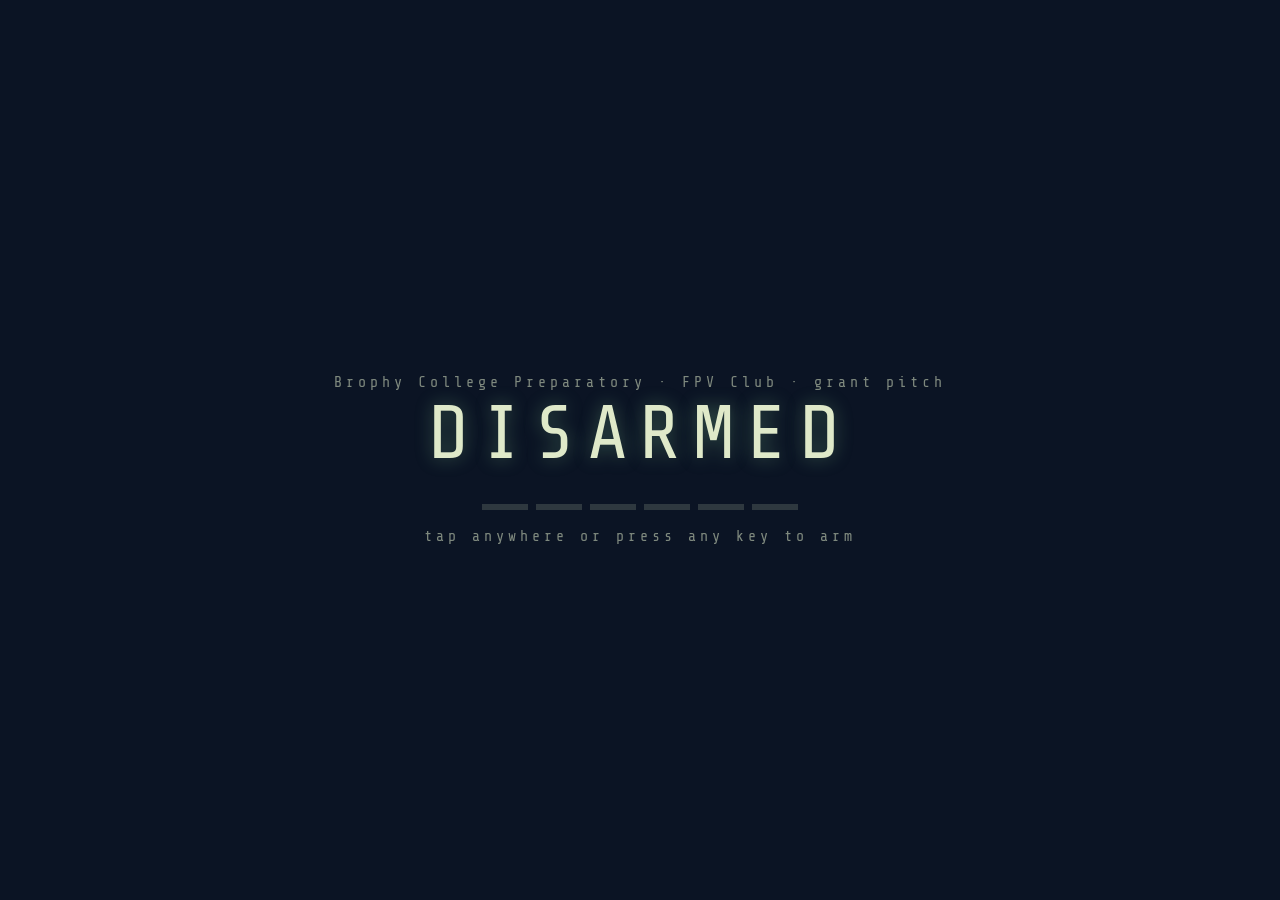
==== index.html @ bb0368b6 "Props spin on their own axis; city fly-through behind the goggle; editable slideshow (pptx + doc bui" ====
<!doctype html>
<html lang="en">
<head>
<meta charset="utf-8">
<meta name="viewport" content="width=device-width,initial-scale=1">
<title>Pilots before drones — Brophy FPV Club grant pitch</title>
<meta name="description" content="The Brophy FPV Badge Program: a 2026–27 grant pitch from the Brophy College Preparatory FPV Club. Badges unlock gear; students teach students.">
<meta name="robots" content="noindex">
<meta name="color-scheme" content="dark">
<link rel="icon" href="data:image/svg+xml,<svg xmlns='http://www.w3.org/2000/svg' viewBox='0 0 32 32'><rect width='32' height='32' rx='6' fill='%230b1424'/><g stroke='%23dfe9c9' stroke-width='2.4' fill='none' stroke-linecap='round'><path d='M9 9l14 14M23 9L9 23'/><circle cx='9' cy='9' r='4'/><circle cx='23' cy='9' r='4'/><circle cx='9' cy='23' r='4'/><circle cx='23' cy='23' r='4'/></g></svg>">
<link rel="stylesheet" href="assets/css/fonts.css">
<link rel="stylesheet" href="assets/css/pitch.css">
</head>
<body class="disarmed">

<div id="city"><div class="layer l1"></div><div class="layer l2"></div><div class="layer l3"></div></div>
<div id="goggle"></div>
<div class="osd" id="osdTL"><span class="lamp"></span><b>Brophy FPV</b> · grant 2026–27</div>
<div class="osd" id="osdTR"><span class="batt"><i><b style="--w:78%"></b></i> 4.1v</span><span id="osdScene">01/14</span><span id="osdClock">--:--</span></div>
<div class="osd" id="osdBL"><b id="osdMode">DISARMED</b><span id="osdTitle"></span></div>
<div class="osd" id="osdBR"><kbd>←</kbd><kbd>→</kbd> fly &nbsp; <kbd>N</kbd> notes &nbsp; <kbd>G</kbd> map &nbsp; <kbd>A</kbd> all &nbsp; <kbd>F</kbd> full</div>
<div id="cross"></div>
<div id="gate"><svg viewBox="0 0 360 300"><path d="M20 290 V130 A160 160 0 0 1 340 130 V290"/></svg></div>

<div id="rail"></div>
<div id="quad"><svg viewBox="0 0 40 40">
  <path class="arm" d="M9 9 L31 31 M31 9 L9 31"/>
  <rect class="body" x="15" y="15" width="10" height="10" rx="2"/>
  <circle class="prop p1" cx="9" cy="9" r="7"/><circle class="prop p2" cx="31" cy="9" r="7"/>
  <circle class="prop p3" cx="9" cy="31" r="7"/><circle class="prop p4" cx="31" cy="31" r="7"/>
</svg></div>

<div id="arm">
  <div>
    <div class="small">Brophy College Preparatory · FPV Club · grant pitch</div>
    <div class="big" id="armWord">DISARMED</div>
    <div class="seq" id="armSeq"><i></i><i></i><i></i><i></i><i></i><i></i></div>
    <div class="small" id="armHint">tap anywhere or press any key to arm</div>
  </div>
</div>

<div id="stage">

<!-- ================================================================ 1 -->
<section class="scene" data-title="Pilots before drones" data-nofrag>
<div class="fit"><div class="sheet title-sheet">
  <div class="top">
    <div class="eyebrow">FPV Club · Brophy College Preparatory · 2026–27 <span class="rule"></span></div>
  </div>
  <h1>Pilots before<br>drones.</h1>
  <p class="hero-sub">The <b>Brophy FPV Badge Program</b>: a standing certification path that turns beginners into responsible pilots, is taught by students, and outlives any one class of members.</p>
  <span class="stamp">a grant that trains people, not one that buys toys</span>
  <svg class="bigquad" viewBox="0 0 200 200">
    <path class="arm" d="M45 45 L155 155 M155 45 L45 155"/>
    <rect class="body" x="78" y="78" width="44" height="44" rx="6"/>
    <rect class="cam" x="92" y="64" width="16" height="12" rx="2"/>
    <circle class="led" cx="100" cy="100" r="4"/>
    <circle class="prop p1" cx="45" cy="45" r="34"/><circle class="prop p2" cx="155" cy="45" r="34"/>
    <circle class="prop p3" cx="45" cy="155" r="34"/><circle class="prop p4" cx="155" cy="155" r="34"/>
  </svg>
  <div class="stats">
    <div class="stat"><div class="v">$2,000</div><div class="l">one-time ask</div></div>
    <div class="stat"><div class="v">28</div><div class="l">skill badges · 4 tracks</div></div>
    <div class="stat"><div class="v">4</div><div class="l">equipment tiers, gated</div></div>
    <div class="stat"><div class="v">+8</div><div class="l">pilots already training</div></div>
  </div>
  <div class="foot"><span>Micah Tucker &amp; team</span><span>press → to begin</span></div>
</div></div>
</section>

<!-- ================================================================ 2 -->
<section class="scene" data-title="We started without the money">
<div class="fit"><div class="sheet">
  <div class="eyebrow"><span class="n">01</span> Where we are today <span class="rule"></span></div>
  <h2 style="font-size:44px">We didn't wait for the money. <em>Tier 0 is already running.</em></h2>
  <div class="cols wide-fig">
    <ul class="bul">
      <li class="frag"><b>Five FPV simulators</b> in the IC, open to anyone, 7:00–4:00 on school days.</li>
      <li class="frag"><b>A kiosk students built:</b> tap your name, pick a sim, fly. Hours log themselves.</li>
      <li class="frag"><b>Ground School lessons and quizzes</b> run on the same machine while someone else has the seat.</li>
      <li class="frag"><b>A public website</b> shows the lab's hours, the leaderboard and the whole badge path.<span class="why">the numbers on the right are live from the lab, not from a slide.</span></li>
    </ul>
    <div>
      <div class="fig shot"><div class="bar"><i></i><i></i><i></i><span>kiosk · home screen</span></div>
        <div class="view"><img src="assets/img/kiosk/kiosk-home.jpg" alt="The kiosk home screen: pilot card, squad list, video reel, six dock tiles, pilot logbook"></div></div>
      <div style="height:12px"></div>
      <div id="liveStats"></div>
    </div>
  </div>
</div></div>
</section>

<!-- ================================================================ 3 -->
<section class="scene" data-title="The problem">
<div class="fit"><div class="sheet">
  <div class="eyebrow"><span class="n">02</span> The problem <span class="rule"></span></div>
  <h2>Every year a club like this <em>restarts from zero.</em></h2>
  <div class="cols">
    <ul class="bul">
      <li class="frag"><b>Skills leave with the seniors.</b> Whoever knew how to build, tune and fly graduates, and nothing is written down.</li>
      <li class="frag"><b>Nobody can say who may fly what.</b> Expensive gear with no rule for who is trained to touch it.</li>
      <li class="frag"><b>FPV looks like a toy until it isn't.</b> LiPo fires, flyaways and controlled airspace are real, and there is no safety standard on paper.</li>
      <li class="frag"><b>Students who want to film for the school have no path to get there.</b></li>
    </ul>
    <div class="fig" style="padding:18px 20px">
      <div class="eyebrow" style="font-size:13px">what a grant usually buys <span class="rule"></span></div>
      <p class="note" style="font-size:20px;margin-top:10px"><b>Drones.</b> They get flown by the two people who already knew how, and when those two graduate the drones sit in a drawer.</p>
      <div class="eyebrow" style="font-size:13px;margin-top:22px;color:var(--green)">what we are asking for instead <span class="rule"></span></div>
      <p class="note" style="font-size:20px;margin-top:10px"><b>A training fleet for a certification system.</b> The drones in the budget are the hardware the badge program runs on, and the program is what the school keeps.</p>
    </div>
  </div>
</div></div>
</section>

<!-- ================================================================ 4 -->
<section class="scene" data-title="Badges unlock gear">
<div class="fit"><div class="sheet">
  <div class="eyebrow"><span class="n">03</span> The idea <span class="rule"></span></div>
  <h2>Badges <em>unlock</em> gear.</h2>
  <div class="cols wide-fig">
    <ul class="bul tight">
      <li class="frag">A badge is <b>one specific, testable skill</b>, signed off by a certified member.</li>
      <li class="frag">Earn every badge in a tier and <b>the gate opens</b>: the next drone is yours to fly.</li>
      <li class="frag">Four tiers: <b>Simulator → Tiny Whoop → Full-size → Event Pilot.</b></li>
      <li class="frag">The expensive gear is <b>never in untrained hands</b>, and "who may fly what" is written down, not remembered.</li>
      <li class="frag"><span class="why">this is a live rendering of the club's real badge catalogue, watching one pilot climb.</span></li>
    </ul>
    <div id="ladder" class="no-nav"></div>
  </div>
</div></div>
</section>

<!-- ================================================================ 5 -->
<section class="scene" data-title="28 badges, four tracks" data-nofrag>
<div class="fit"><div class="sheet">
  <div class="eyebrow"><span class="n">04</span> The curriculum <span class="rule"></span><span class="n" style="letter-spacing:1px;text-transform:none">tap any badge</span></div>
  <h2 style="font-size:46px">28 badges. Four tracks. <em>Every one has a "why".</em></h2>
  <div id="badges" class="no-nav full"></div>
</div></div>
</section>

<!-- ================================================================ 6 -->
<section class="scene" data-title="How a badge is earned">
<div class="fit"><div class="sheet">
  <div class="eyebrow"><span class="n">05</span> How a badge is earned <span class="rule"></span></div>
  <h2>Demonstration, <em>not attendance.</em></h2>
  <div class="cols">
    <ul class="bul tight">
      <li class="frag"><b>Quiz badges:</b> short lessons, then a 10-question quiz. 80% passes, retake any time, the kiosk awards it by itself.</li>
      <li class="frag"><b>Bench badges:</b> a step-by-step checklist on the kiosk, a photo of the work, an instructor approves.</li>
      <li class="frag"><b>Witnessed badges:</b> an examiner watches you perform the standard written on the card.</li>
      <li class="frag"><b>Official:</b> the free FAA TRUST certificate before anyone touches a real drone.</li>
      <li class="frag"><span class="why">students run every sign-off. Nothing here costs the school anything beyond the training fleet.</span></li>
    </ul>
    <div class="fig shot" id="siteDemo"></div>
  </div>
</div></div>
</section>

<!-- ================================================================ 7 -->
<section class="scene" data-title="Flight School is already built">
<div class="fit"><div class="sheet">
  <div class="eyebrow"><span class="n">06</span> Teaching <span class="rule"></span></div>
  <h2>The classroom is <em>already built.</em></h2>
  <div class="cols wide-fig">
    <ul class="bul tight">
      <li class="frag"><b>45 lessons, about 140 minutes</b>, one module per knowledge badge: safety, batteries, electronics, radio, airspace, emergencies, event ops.</li>
      <li class="frag"><b>Works on the kiosk and on any phone.</b> Lessons, drills and quizzes; progress follows the pilot.</li>
      <li class="frag"><b>Stick drills on the real transmitter:</b> hover trainer, orientation recovery, the first flip and roll.</li>
      <li class="frag"><b>Written by students, maintained by students.</b><span class="why">a new member has something to do on day one, with or without a free seat.</span></li>
    </ul>
    <div>
      <div class="fig shot"><div class="bar"><i></i><i></i><i></i><span>elmagoct.github.io/brophy-uav-dashboard/groundschool/</span></div>
        <div class="view"><img src="assets/img/web/web-groundschool.jpg" alt="Ground School on the website: Safe Flight, Battery Care and Electrical Components modules with lessons, drills and quizzes"></div></div>
      <div style="height:12px"></div>
      <div class="fig shot"><div class="bar"><i></i><i></i><i></i><span>kiosk · a lesson open</span></div>
        <div class="view" style="height:150px"><img data-photo="assets/img/kiosk/kiosk-lesson.png" data-label="A Flight School lesson open on the kiosk" alt="A Flight School lesson open on the kiosk"></div></div>
    </div>
  </div>
</div></div>
</section>

<!-- ================================================================ 8 -->
<section class="scene" data-title="Why sim first">
<div class="fit"><div class="sheet">
  <div class="eyebrow"><span class="n">07</span> Why sim first <span class="rule"></span></div>
  <h2>Crashes should <em>cost nothing</em> while you learn.</h2>
  <div class="cols">
    <ul class="bul tight">
      <li class="frag"><b>7.5 hours in the simulator</b> before the first real flight. Acro muscle memory with zero risk.</li>
      <li class="frag"><b>Proficient Flight is sim-only on purpose:</b> orbit, Split-S, gaps, a finished race. It gates the first real battery.</li>
      <li class="frag"><b>Line of Sight:</b> if the video cuts out, the pilot can still level out and land.</li>
      <li class="frag"><b>Then a sub-250 g whoop that can't do much damage.</b> Full-size only after Freestyle, Electrical Components, Radio Protocol and Field Repair.</li>
      <li class="frag"><span class="why">every gate is placed where the next mistake starts to cost real money or real safety.</span></li>
    </ul>
    <div>
      <div id="kioskDemo" class="no-nav"></div>
      <div style="height:10px"></div>
      <div class="fig shot"><div class="bar"><i></i><i></i><i></i><span>kiosk · Liftoff</span></div>
        <div class="view" style="height:132px"><img data-photo="assets/img/kiosk/kiosk-liftoff.jpg" data-label="A pilot mid-flight in Liftoff on the kiosk" alt="Liftoff simulator in flight on the kiosk"></div></div>
    </div>
  </div>
</div></div>
</section>

<!-- ================================================================ 9 -->
<section class="scene" data-title="Built to outlive its founders">
<div class="fit"><div class="sheet">
  <div class="eyebrow"><span class="n">08</span> Sustainability <span class="rule"></span></div>
  <h2>Built to <em>outlive its founders.</em></h2>
  <div class="cols even">
    <ul class="bul tight">
      <li class="frag"><b>Mentor badge:</b> coach a new member through their first two badges. The program trains its own replacements.</li>
      <li class="frag"><b>Examiner badge:</b> who may sign off is defined by badges held plus officer approval, not by who is loudest.</li>
      <li class="frag"><b>Fleet Steward:</b> check-in/out and a maintenance log for school-funded gear, one semester at a time.</li>
      <li class="frag"><b>Everything is written down:</b> the safety rules, the badge sheet, seven printed posters, a website that runs itself.</li>
      <li class="frag"><b>Every award is recorded and signed</b> by the approving instructor, and progress only moves forward.</li>
      <li class="frag"><b>Gear is bought to last:</b> goggles and radios about 8 years, airframes about 4. A one-time build-out, not a recurring ask.</li>
    </ul>
    <div>
      <div class="wall">
        <div class="pin" style="--rot:-2deg"><img src="assets/img/posters/01-ad-sim.jpg" alt="Poster: Fly FPV. Anytime."></div>
        <div class="pin" style="--rot:1.5deg"><img src="assets/img/posters/02-ad-club.jpg" alt="Poster: From sim to sky"></div>
        <div class="pin map" style="--rot:-1deg"><img src="assets/img/posters/03-map-tier0.jpg" alt="Trail map, Tier 0 Simulator"></div>
        <div class="pin map" style="--rot:2deg"><img src="assets/img/posters/04-map-tier1.jpg" alt="Trail map, Tier 1 Tiny Whoop"></div>
        <div class="pin map" style="--rot:-1.5deg"><img src="assets/img/posters/05-map-tier2.jpg" alt="Trail map, Tier 2 Full-size"></div>
        <div class="pin map" style="--rot:1deg"><img src="assets/img/posters/06-map-tier3.jpg" alt="Trail map, Tier 3 Event Pilot"></div>
      </div>
      <div style="height:12px"></div>
      <div class="fig shot"><div class="bar"><i></i><i></i><i></i><span>the club room</span></div>
        <div class="view" style="height:190px"><img data-photo="assets/img/photos/posters-wall.jpg" data-label="The printed posters hung above the simulators" alt="The printed posters above the simulators"></div></div>
    </div>
  </div>
</div></div>
</section>

<!-- ================================================================ 10 -->
<section class="scene" data-title="What a student walks away with">
<div class="fit"><div class="sheet">
  <div class="eyebrow"><span class="n">09</span> For the students <span class="rule"></span></div>
  <h2>What a student <em>walks away with.</em></h2>
  <div class="cols">
    <ul class="bul tight">
      <li class="frag"><b>Hands:</b> soldering, electronics, firmware, field repair. Skills that transfer straight to robotics and engineering.</li>
      <li class="frag"><b>Judgment:</b> airspace law near Sky Harbor, FAA TRUST, emergency procedures, battery safety. Responsibility, not just reflexes.</li>
      <li class="frag"><b>Professionalism:</b> writing a shot list with a coach, briefing bystanders, running a flight zone at a game.</li>
      <li class="frag"><b>Teaching:</b> the path ends with coaching the next class, then examining them.</li>
      <li class="frag"><b>A record:</b> a logged, visible badge board that says exactly what they can do.</li>
    </ul>
    <div>
      <div class="fig shot"><div class="bar"><i></i><i></i><i></i><span>the lab in use</span></div>
        <div class="view" style="height:300px"><img data-photo="assets/img/photos/pilot-flying.jpg" data-label="A member flying on the sim in goggles" alt="A club member flying on the simulator"></div></div>
      <div style="height:12px"></div>
      <div class="fig shot"><div class="bar"><i></i><i></i><i></i><span>kiosk · a pilot's badge map</span></div>
        <div class="view" style="height:150px"><img data-photo="assets/img/kiosk/kiosk-journey.png" data-label="The FPV Journey badge map on a pilot's dash" alt="A pilot's FPV Journey badge map on the kiosk"></div></div>
    </div>
  </div>
</div></div>
</section>

<!-- ================================================================ 11 -->
<section class="scene" data-title="What Brophy gets">
<div class="fit"><div class="sheet">
  <div class="eyebrow"><span class="n">10</span> For Brophy <span class="rule"></span></div>
  <h2>What <em>Brophy</em> gets.</h2>
  <div class="gives" style="flex:0 0 auto">
    <div class="g frag"><div class="k">a standing program</div><h4>A safety standard and a clear answer to "who may fly what"</h4>
      <ul><li>Written rules, a published badge sheet, a signed record of every award</li><li>FAA TRUST for every flying member, free</li><li>Nothing over 250 g until the top tier</li></ul></div>
    <div class="g frag"><div class="k">a pipeline</div><h4>Trained, certified pilots every single year</h4>
      <ul><li>New members start on Simulator Flight the week they join</li><li>Mentors and examiners are produced by the path itself</li><li>Fifteen joint community-period meetings with RC Club a year</li></ul></div>
    <div class="g frag"><div class="k">the output</div><h4>Footage and moments the school can actually use</h4>
      <ul><li><b>Best of Brophy:</b> short aerial clips any team or club can use, two showcase films a year</li><li>A live FPV race at the pep rally, pilot's-eye view on the scoreboard</li><li>A recruiting moment: students see FPV before they hear about it</li></ul></div>
  </div>
  <div class="cols even" style="flex:0 0 auto;align-items:center">
    <p class="note frag"><b>A model other clubs can copy.</b> Badge → gate → gear is not drone-specific. Robotics, shop, A/V: any club with expensive tools and a safety question can run the same system.</p>
    <div class="fig shot frag"><div class="bar"><i></i><i></i><i></i><span>elmagoct.github.io/brophy-uav-dashboard/</span></div>
      <div class="view" style="height:150px"><img src="assets/img/web/web-home.jpg" alt="The public Brophy UAV dashboard" style="margin-top:-30px"></div></div>
  </div>
</div></div>
</section>

<!-- ================================================================ 12 -->
<section class="scene" data-title="The equipment, and why this model">
<div class="fit"><div class="sheet">
  <div class="eyebrow"><span class="n">11</span> The equipment, briefly <span class="rule"></span></div>
  <h2 style="font-size:46px">The drones are the <em>training fleet</em> the badge system runs on.</h2>
  <div class="why4 full">
    <div class="card frag" style="--c:var(--violet)"><div class="k">trainers · tier 1</div><h4>Two Meteor 75 Pro tiny whoops</h4><p>Sub-250 g, ducted props, safe indoors, <b>cheap to crash</b>. Eight students are training today without a drone to share. Two trainers means two first flights at once.</p></div>
    <div class="card frag" style="--c:var(--sky)"><div class="k">pilot kit</div><h4>Two goggle-and-radio sets</h4><p>Two pilots can train or fly at the same time, on the sim or in the air. Goggles and radios last <b>about eight years</b>, so this is the part the school buys once.</p></div>
    <div class="card frag" style="--c:var(--rust)"><div class="k">camera ship · tier 2</div><h4>One Pavo 20 Pro cinewhoop</h4><p>Ducted, so it can fly near people; a D-log camera, so the footage can be graded. <b>The drone Best of Brophy is shot on</b>, and the airframe the top-tier badges are tested on.</p></div>
    <div class="card frag" style="--c:var(--amber)"><div class="k">keep it flying</div><h4>Spares, batteries, a smoke stopper, two screwdrivers</h4><p>Members fix what they break: that is a badge, not a chore. Spare frames, props and motors mean a crash is a <b>repair lesson, not a purchase order</b>.</p></div>
  </div>
  <p class="note frag"><b>About $1,975 estimated, inside the $2,000 ask</b>, with the pep-rally course priced after Stuco confirms the slot. Many essentials are donated by members. The full parts list, with a reason beside every line, is in the proposal.</p>
</div></div>
</section>

<!-- ================================================================ 13 -->
<section class="scene" data-title="The ask">
<div class="fit"><div class="sheet">
  <div class="eyebrow"><span class="n">12</span> The ask <span class="rule"></span></div>
  <h2><em>$2,000</em>, tied to three projects.</h2>
  <div class="cols">
    <ul class="bul tight">
      <li class="frag"><b>The Badge Program</b>: a standing certification path, run inside every club meeting.</li>
      <li class="frag"><b>Best of Brophy</b>: aerial clips through the year, a showcase film each semester.</li>
      <li class="frag"><b>The pep-rally race</b>: a live FPV race on the scoreboard, if Stuco and Student Activities approve the segment.</li>
      <li class="frag"><b>Next steps:</b> Mr. Reasy, then Mr. Burr for Student Activities sign-off, Stuco on the rally slot, then the fall assembly pitch with recruiting.</li>
      <li class="frag"><b>Once funded:</b> order the fleet, publish the badge sheet, certify current pilots as examiners, start every new member on Simulator Flight.</li>
    </ul>
    <div class="qrs">
      <div class="qr big hero"><img src="assets/qr/proposal.svg" alt="QR code: the official grant proposal"><div class="t">The official proposal</div><div class="u">Google Doc · full badge list, budget, timeline</div></div>
      <div class="qr"><img src="assets/qr/dashboard.svg" alt="QR code: live dashboard"><div class="t">Live lab dashboard</div></div>
      <div class="qr"><img src="assets/qr/flightschool.svg" alt="QR code: Flight School"><div class="t">Flight School</div></div>
    </div>
  </div>
</div></div>
</section>

<!-- ================================================================ 14 -->
<section class="scene" data-title="Thank you" data-nofrag>
<div class="fit"><div class="sheet">
  <div class="eyebrow">Thank you <span class="rule"></span> questions</div>
  <h2 style="font-size:64px">Pilots before drones. <em>Scan anything.</em></h2>
  <div class="qrs full" style="grid-template-columns:repeat(6,1fr);align-content:center">
    <div class="qr hero"><img src="assets/qr/proposal.svg" alt="QR: proposal"><div class="t">Proposal</div><div class="u">the official doc</div></div>
    <div class="qr"><img src="assets/qr/deck.svg" alt="QR: this pitch"><div class="t">This pitch</div><div class="u">elmagoct.github.io/brophy-fpv-grant</div></div>
    <div class="qr"><img src="assets/qr/dashboard.svg" alt="QR: dashboard"><div class="t">Lab dashboard</div><div class="u">hours · leaderboard</div></div>
    <div class="qr"><img src="assets/qr/flightschool.svg" alt="QR: Flight School"><div class="t">Flight School</div><div class="u">all 28 badges</div></div>
    <div class="qr"><img src="assets/qr/posters.svg" alt="QR: posters"><div class="t">The posters</div><div class="u">print-ready PDFs</div></div>
    <div class="qr"><img src="assets/qr/playlist.svg" alt="QR: playlist"><div class="t">Flight reel</div><div class="u">YouTube playlist</div></div>
  </div>
  <div class="foot"><span>FPV Club · Brophy College Preparatory · Micah Tucker &amp; team</span><span>mtucker27@brophybroncos.org</span></div>
</div></div>
</section>

</div><!-- /stage -->

<aside id="notes" class="no-nav"><h3>Speaker notes</h3><div id="notesBody"><p class="hint">Loading SCRIPT.md…</p></div></aside>
<div id="menu" class="no-nav"><div><h3>Flight plan</h3><div class="list" id="menuList"></div></div></div>
<div id="toast"></div>
<div id="rotate"><div>&#8635;<br><span>turn your phone sideways</span></div></div>

<script src="assets/js/badges.js"></script>
<script src="assets/js/demos.js"></script>
<script src="assets/js/pitch.js"></script>
</body>
</html>
---- assets/css/fonts.css ----
/* Brophy UAV Flight Simulator - self-hosted webfonts.
 *
 * Fetched from Google Fonts ONCE, at build time. These files now ship in the
 * folder and the kiosk makes NO outbound request at runtime.
 *
 * Why: index.html used to pull a render-blocking stylesheet from
 * fonts.googleapis.com. On a filtered school network the page waited out the
 * whole timeout before painting anything - on every browser start, including
 * every watchdog restart - and then fell back to Segoe Print regardless.
 *
 * All four families are SIL Open Font License, so self-hosting is permitted.
 * Only the "latin" subsets are shipped; the UI is English.
 */

@font-face {
  font-family: 'Architects Daughter';
  font-style: normal;
  font-weight: 400;
  font-display: swap;
  src: url('../fonts/architects-daughter-400.woff2') format('woff2');
  unicode-range: U+0000-00FF, U+0131, U+0152-0153, U+02BB-02BC, U+02C6, U+02DA, U+02DC, U+0304, U+0308, U+0329, U+2000-206F, U+20AC, U+2122, U+2191, U+2193, U+2212, U+2215, U+FEFF, U+FFFD;
}
@font-face {
  font-family: 'Barlow';
  font-style: normal;
  font-weight: 300;
  font-display: swap;
  src: url('../fonts/barlow-300.woff2') format('woff2');
  unicode-range: U+0000-00FF, U+0131, U+0152-0153, U+02BB-02BC, U+02C6, U+02DA, U+02DC, U+0304, U+0308, U+0329, U+2000-206F, U+20AC, U+2122, U+2191, U+2193, U+2212, U+2215, U+FEFF, U+FFFD;
}
@font-face {
  font-family: 'Barlow';
  font-style: normal;
  font-weight: 400;
  font-display: swap;
  src: url('../fonts/barlow-400.woff2') format('woff2');
  unicode-range: U+0000-00FF, U+0131, U+0152-0153, U+02BB-02BC, U+02C6, U+02DA, U+02DC, U+0304, U+0308, U+0329, U+2000-206F, U+20AC, U+2122, U+2191, U+2193, U+2212, U+2215, U+FEFF, U+FFFD;
}
@font-face {
  font-family: 'Barlow';
  font-style: normal;
  font-weight: 500;
  font-display: swap;
  src: url('../fonts/barlow-500.woff2') format('woff2');
  unicode-range: U+0000-00FF, U+0131, U+0152-0153, U+02BB-02BC, U+02C6, U+02DA, U+02DC, U+0304, U+0308, U+0329, U+2000-206F, U+20AC, U+2122, U+2191, U+2193, U+2212, U+2215, U+FEFF, U+FFFD;
}
@font-face {
  font-family: 'Barlow';
  font-style: normal;
  font-weight: 600;
  font-display: swap;
  src: url('../fonts/barlow-600.woff2') format('woff2');
  unicode-range: U+0000-00FF, U+0131, U+0152-0153, U+02BB-02BC, U+02C6, U+02DA, U+02DC, U+0304, U+0308, U+0329, U+2000-206F, U+20AC, U+2122, U+2191, U+2193, U+2212, U+2215, U+FEFF, U+FFFD;
}
@font-face {
  font-family: 'Cabin Sketch';
  font-style: normal;
  font-weight: 400;
  font-display: swap;
  src: url('../fonts/cabin-sketch-400.woff2') format('woff2');
  unicode-range: U+0000-00FF, U+0131, U+0152-0153, U+02BB-02BC, U+02C6, U+02DA, U+02DC, U+0304, U+0308, U+0329, U+2000-206F, U+20AC, U+2122, U+2191, U+2193, U+2212, U+2215, U+FEFF, U+FFFD;
}
@font-face {
  font-family: 'Cabin Sketch';
  font-style: normal;
  font-weight: 700;
  font-display: swap;
  src: url('../fonts/cabin-sketch-700.woff2') format('woff2');
  unicode-range: U+0000-00FF, U+0131, U+0152-0153, U+02BB-02BC, U+02C6, U+02DA, U+02DC, U+0304, U+0308, U+0329, U+2000-206F, U+20AC, U+2122, U+2191, U+2193, U+2212, U+2215, U+FEFF, U+FFFD;
}
@font-face {
  font-family: 'Share Tech Mono';
  font-style: normal;
  font-weight: 400;
  font-display: swap;
  src: url('../fonts/share-tech-mono-400.woff2') format('woff2');
  unicode-range: U+0000-00FF, U+0131, U+0152-0153, U+02BB-02BC, U+02C6, U+02DA, U+02DC, U+0304, U+0308, U+0329, U+2000-206F, U+20AC, U+2122, U+2191, U+2193, U+2212, U+2215, U+FEFF, U+FFFD;
}
---- assets/css/pitch.css ----
/* ============================================================================
   Brophy FPV Club · grant pitch
   Same design system as the club's kiosk and website (paper, blueprint grid,
   blue-black ink, flat white boxes) — seen through a pair of FPV goggles.
   The dark frame around every sheet is the goggle; the OSD glyphs in its
   corners are the flight-controller overlay; sheets are "gates" we fly through.

   Every sheet is laid out on a fixed 1280×760 design canvas and scaled to fit
   the screen by JS (--fit), so the layout is identical on a laptop, a projector
   and a phone held sideways.
   ========================================================================== */

:root{
  --paper:#f2ece0; --paper-2:#eae2d1;
  --ink:#1f3350; --ink-soft:#546881; --graphite:#3b3f45;
  --rust:#8f3d12; --amber:#7d5810; --green:#1f5230; --green-soft:#356b45;
  --sky:#1c5578; --violet:#4b3287; --gold:#f0a91a;
  --line:rgba(31,51,80,.20); --line-hard:rgba(31,51,80,.42);
  --glass:#f3eee2; --glass-2:#ffffff;

  --goggle:#0b1424; --goggle-2:#101c31;
  --osd:#dfe9c9; --osd-dim:rgba(223,233,201,.55); --osd-green:#8fd99a; --osd-amber:#f0c060;

  --font-sketch:'Cabin Sketch','Architects Daughter',cursive;
  --font-hand:'Architects Daughter','Segoe Print',cursive;
  --font-mono:'Share Tech Mono','Consolas',monospace;
  --font-body:'Barlow','Segoe UI',system-ui,sans-serif;

  --r:12px;
  --shadow:0 1px 0 rgba(31,51,80,.14), 0 10px 30px rgba(0,0,0,.35);
  --fit:1;
}

*{box-sizing:border-box}
html,body{height:100%;margin:0}
body{
  background:var(--goggle);
  color:var(--ink);
  font-family:var(--font-body);
  overflow:hidden;
  -webkit-font-smoothing:antialiased;
  user-select:none;
}
a{color:inherit}
button{font:inherit}

/* ------------------------------------------------------------------ city */
#city{position:fixed; inset:0; z-index:0; pointer-events:none; overflow:hidden; perspective:900px}
#city .layer{position:absolute; left:-10%; right:-10%; bottom:0; height:62%; will-change:transform, filter, opacity}
#city .layer svg{position:absolute; left:0; bottom:0; width:100%; height:100%}
#city .l1{opacity:.3; height:48%; animation:drift 90s linear infinite}
#city .l2{opacity:.5; height:58%; animation:drift 55s linear infinite reverse}
#city .l3{opacity:.75; height:70%; animation:drift 36s linear infinite}
#city .layer rect.b{fill:#1a2d4d; stroke:rgba(223,233,201,.38); stroke-width:1}
#city .layer rect.w{fill:rgba(223,233,201,.22)}
#city .layer rect.w.lit{fill:rgba(240,192,96,.55)}
#city .layer .ant{stroke:rgba(223,233,201,.45); stroke-width:1.2}
#city .layer .beacon{fill:#f06060; animation:blink 1.6s steps(1) infinite}
@keyframes drift{from{transform:translateX(0)} to{transform:translateX(-4%)}}
body.flying #city .l1{animation:flyby1 .9s cubic-bezier(.5,0,.6,1) both}
body.flying #city .l2{animation:flyby2 .9s cubic-bezier(.5,0,.6,1) both}
body.flying #city .l3{animation:flyby3 .9s cubic-bezier(.5,0,.6,1) both}
body.flying.back #city .l1{animation-direction:reverse}
body.flying.back #city .l2{animation-direction:reverse}
body.flying.back #city .l3{animation-direction:reverse}
@keyframes flyby1{0%{transform:scale(1)} 50%{transform:scale(1.25) translateY(4%); filter:blur(1px)} 100%{transform:scale(1)}}
@keyframes flyby2{0%{transform:scale(1)} 50%{transform:scale(1.6) translateY(9%); filter:blur(2px); opacity:.25} 100%{transform:scale(1)}}
@keyframes flyby3{0%{transform:scale(1)} 45%{transform:scale(2.4) translateY(18%); filter:blur(4px); opacity:.1} 100%{transform:scale(1)}}
#city .street{position:absolute; left:0; right:0; bottom:0; height:30%; background:
  repeating-linear-gradient(90deg, transparent 0 48%, rgba(223,233,201,.12) 48% 52%, transparent 52% 100%);
  mask-image:linear-gradient(to top, rgba(0,0,0,.7), transparent); -webkit-mask-image:linear-gradient(to top, rgba(0,0,0,.7), transparent);
  transform:perspective(500px) rotateX(70deg); transform-origin:bottom; opacity:.5}
body.flying #city .street{animation:streetRush .9s linear both}
@keyframes streetRush{from{background-position:0 0} to{background-position:0 0}}
@media (prefers-reduced-motion: reduce){ #city .layer{animation:none !important} }

/* ---------------------------------------------------------------- goggle */
#goggle{
  position:fixed; inset:0; pointer-events:none; z-index:1;
  background:
    radial-gradient(ellipse at center, rgba(255,255,255,.035) 0%, rgba(0,0,0,0) 55%, rgba(0,0,0,.55) 100%),
    repeating-linear-gradient(0deg, rgba(223,233,201,.025) 0 1px, transparent 1px 44px),
    repeating-linear-gradient(90deg, rgba(223,233,201,.025) 0 1px, transparent 1px 44px);
  background-color:transparent; /* the city shows through; body carries the goggle colour */
}
.osd{
  position:fixed; z-index:40; pointer-events:none;
  font-family:var(--font-mono); font-size:14px; letter-spacing:1.6px; text-transform:uppercase;
  color:var(--osd-dim); text-shadow:0 0 6px rgba(143,217,154,.25);
  display:flex; gap:14px; align-items:center;
}
.osd b{color:var(--osd); font-weight:400}
.osd .lamp{width:9px;height:9px;border-radius:50%;background:var(--osd-green);box-shadow:0 0 8px var(--osd-green);animation:blink 2.4s steps(1) infinite}
@keyframes blink{50%{opacity:.35}}
#osdTL{left:22px; top:18px}
#osdTR{right:22px; top:18px}
#osdBL{left:22px; bottom:18px}
#osdBR{right:22px; bottom:18px; text-align:right}
#osdBR kbd{font:inherit; color:var(--osd); border:1px solid var(--osd-dim); border-radius:4px; padding:0 5px; margin:0 1px}
.batt{display:inline-flex;align-items:center;gap:4px}
.batt i{display:inline-block;width:22px;height:11px;border:1.5px solid var(--osd-dim);border-radius:2px;position:relative}
.batt i::after{content:'';position:absolute;right:-4px;top:2px;width:2px;height:5px;background:var(--osd-dim)}
.batt i b{position:absolute;left:1px;top:1px;bottom:1px;width:var(--w,70%);background:var(--osd-green);display:block}
#cross{
  position:fixed; left:50%; top:50%; width:44px; height:44px; margin:-22px 0 0 -22px; z-index:39;
  pointer-events:none; opacity:0; transition:opacity .25s;
}
#cross::before,#cross::after{content:'';position:absolute;background:var(--osd-dim)}
#cross::before{left:50%;top:0;bottom:0;width:1px;margin-left:-.5px}
#cross::after{top:50%;left:0;right:0;height:1px;margin-top:-.5px}
body.flying #cross{opacity:1}

/* ------------------------------------------------------------------ rail */
#rail{
  position:fixed; left:50%; bottom:22px; transform:translateX(-50%); z-index:41;
  display:flex; align-items:flex-end; gap:0; height:34px; pointer-events:auto;
}
#rail .tick{
  width:26px; height:14px; margin:0 4px; border:1.5px solid var(--osd-dim); border-bottom:0;
  border-radius:9px 9px 0 0; opacity:.55; cursor:pointer; position:relative; transition:opacity .3s, border-color .3s;
}
#rail .tick:hover{opacity:1}
#rail .tick.done{border-color:var(--osd-green); opacity:.8}
#rail .tick.cur{border-color:var(--osd); opacity:1; box-shadow:0 0 10px rgba(223,233,201,.35)}
#rail .tick::after{content:attr(data-n); position:absolute; left:50%; top:-20px; transform:translateX(-50%); font:11px var(--font-mono); color:var(--osd-dim); opacity:0; transition:opacity .2s}
#rail .tick:hover::after{opacity:1}
#quad{
  position:fixed; bottom:30px; left:0; width:40px; height:40px; z-index:42; pointer-events:none;
  transition:transform .7s cubic-bezier(.2,.8,.2,1);
  filter:drop-shadow(0 0 6px rgba(143,217,154,.35));
}
#quad svg{width:40px;height:40px;overflow:visible}
#quad .arm{stroke:var(--osd);stroke-width:2.2;stroke-linecap:round}
#quad .body{fill:var(--osd)}
#quad .prop{fill:none;stroke:var(--osd-green);stroke-width:2;stroke-dasharray:4 6;transform-box:fill-box;transform-origin:center;animation:spin .35s linear infinite}
#quad .prop.p2,#quad .prop.p4{animation-direction:reverse}
body.disarmed #quad .prop{animation-play-state:paused}
@keyframes spin{to{transform:rotate(360deg)}}

/* ----------------------------------------------------------------- stage */
#stage{position:fixed; inset:0; z-index:2; perspective:1500px; perspective-origin:50% 50%}
.scene{
  position:absolute; inset:0; display:grid; place-items:center; visibility:hidden;
  padding:60px 70px 76px;
}
.scene.active,.scene.leaving{visibility:visible}
.scene.active{z-index:2}
.scene.leaving{z-index:3; pointer-events:none}
.fit{width:1280px; height:760px; flex:none; transform:scale(var(--fit)); transform-origin:center; transform-style:preserve-3d;
  /* negative margins shrink the LAYOUT box to the scaled size, so the grid can centre it on small screens */
  margin:calc((var(--fit) - 1) * 380px) calc((var(--fit) - 1) * 640px)}
.sheet{
  width:1280px; height:760px; position:relative; overflow:hidden;
  background-color:var(--paper);
  background-image:
    linear-gradient(rgba(31,51,80,.085) 1px, transparent 1px),
    linear-gradient(90deg, rgba(31,51,80,.085) 1px, transparent 1px);
  background-size:28px 28px;
  border-radius:var(--r); box-shadow:var(--shadow), inset 0 0 0 1px rgba(255,255,255,.5);
  padding:48px 60px 44px; display:flex; flex-direction:column; gap:18px;
  will-change:transform, opacity, filter;
}
.sheet.dark{background-color:var(--goggle-2); color:var(--osd);
  background-image:linear-gradient(rgba(223,233,201,.06) 1px, transparent 1px),linear-gradient(90deg, rgba(223,233,201,.06) 1px, transparent 1px)}

/* fly-through transitions */
.scene.enter-fwd .sheet{animation:flyIn .78s cubic-bezier(.18,.72,.18,1) both}
.scene.leave-fwd .sheet{animation:flyPast .62s cubic-bezier(.6,0,.9,.4) both}
.scene.enter-back .sheet{animation:flyBackIn .72s cubic-bezier(.18,.72,.18,1) both}
.scene.leave-back .sheet{animation:flyBackOut .62s cubic-bezier(.6,0,.9,.4) both}
@keyframes flyIn{
  0%{transform:translateZ(-1500px) translateY(60px) rotateZ(-7deg) rotateX(9deg); opacity:0; filter:blur(4px)}
  55%{opacity:1}
  100%{transform:none; opacity:1; filter:blur(0)}
}
@keyframes flyPast{
  0%{transform:none; opacity:1; filter:blur(0)}
  100%{transform:translateZ(900px) translateY(-40px) rotateZ(4deg) rotateX(-6deg); opacity:0; filter:blur(5px)}
}
@keyframes flyBackIn{
  0%{transform:translateZ(900px) translateY(-40px) rotateZ(4deg); opacity:0; filter:blur(5px)}
  100%{transform:none; opacity:1; filter:blur(0)}
}
@keyframes flyBackOut{
  0%{transform:none; opacity:1}
  100%{transform:translateZ(-1500px) translateY(60px) rotateZ(-7deg) rotateX(9deg); opacity:0; filter:blur(4px)}
}
#gate{
  position:fixed; left:50%; top:50%; width:360px; height:300px; margin:-150px 0 0 -180px; z-index:38;
  pointer-events:none; opacity:0; transform:scale(.25);
}
#gate svg{width:100%;height:100%;overflow:visible}
#gate path{fill:none; stroke:var(--osd-green); stroke-width:6; stroke-linecap:round; filter:drop-shadow(0 0 10px rgba(143,217,154,.6))}
#gate.go{animation:gatePass .8s cubic-bezier(.3,.6,.2,1) both}
@keyframes gatePass{0%{opacity:0;transform:scale(.2)} 30%{opacity:.9} 100%{opacity:0;transform:scale(6)}}

@media (prefers-reduced-motion: reduce){
  .scene.enter-fwd .sheet,.scene.enter-back .sheet{animation:fadeIn .3s both}
  .scene.leave-fwd .sheet,.scene.leave-back .sheet{animation:fadeOut .3s both}
  #gate.go{animation:none}
  #quad .prop{animation:none}
  @keyframes fadeIn{from{opacity:0}to{opacity:1}}
  @keyframes fadeOut{from{opacity:1}to{opacity:0}}
}

/* ------------------------------------------------------------ typography */
.eyebrow{
  display:flex; align-items:center; gap:14px;
  font-family:var(--font-mono); font-size:15px; letter-spacing:3px; text-transform:uppercase; color:var(--rust);
}
.eyebrow .rule{flex:1; height:1px; background:var(--line-hard)}
.eyebrow .n{color:var(--ink-soft)}
h1,h2{margin:0; line-height:1.02; letter-spacing:-.5px}
h1{font-family:var(--font-sketch); font-weight:700; font-size:112px; color:var(--ink)}
h2{font-weight:700; font-size:54px; color:var(--ink)}
h2 em{font-style:normal; color:var(--rust)}
.sub{font-size:26px; color:var(--ink-soft); font-weight:500; margin:0}
.stamp{
  display:inline-block; font-family:var(--font-hand); font-size:22px; color:var(--rust);
  border:2px solid var(--rust); border-radius:6px; padding:3px 14px; transform:rotate(-3deg); background:rgba(255,255,255,.55);
}

.cols{display:grid; grid-template-columns:1.05fr 1fr; gap:40px; flex:1; min-height:0; align-items:start}
.cols.wide-fig{grid-template-columns:.9fr 1.1fr}
.cols.even{grid-template-columns:1fr 1fr}
.full{flex:1; min-height:0}

ul.bul{list-style:none; margin:0; padding:0; display:flex; flex-direction:column; gap:16px}
ul.bul li{
  position:relative; padding-left:34px; font-size:25px; font-weight:500; line-height:1.3; color:var(--ink);
}
ul.bul li::before{
  content:''; position:absolute; left:4px; top:11px; width:14px; height:14px; border:2px solid var(--rust); border-radius:50%;
  background:transparent;
}
ul.bul li b{font-weight:700; color:var(--ink)}
ul.bul li .why{display:block; font-size:19px; color:var(--ink-soft); font-weight:500; margin-top:3px; line-height:1.3}
ul.bul li .why::before{content:'why · '; font-family:var(--font-mono); letter-spacing:2px; text-transform:uppercase; font-size:13px; color:var(--rust)}
ul.bul.tight{gap:11px} ul.bul.tight li{font-size:23px}

.frag{opacity:0; transform:translateY(10px); transition:opacity .35s ease, transform .35s ease}
.frag.on{opacity:1; transform:none}
body.show-all .frag{opacity:1; transform:none}

.foot{font-family:var(--font-mono); font-size:14px; letter-spacing:2px; text-transform:uppercase; color:var(--ink-soft); display:flex; justify-content:space-between; margin-top:auto}

/* --------------------------------------------------------------- figures */
.fig{
  background-color:var(--glass-2); border:1.5px solid var(--line-hard); border-radius:var(--r);
  box-shadow:0 1px 0 rgba(31,51,80,.14), 0 6px 18px rgba(31,51,80,.10); overflow:hidden; position:relative;
}
.fig .cap{font-family:var(--font-mono); font-size:13px; letter-spacing:2px; text-transform:uppercase; color:var(--ink-soft); padding:8px 12px; border-top:1px solid var(--line)}
.fig img{display:block; width:100%; height:auto}
.shot{position:relative}
.shot .bar{height:28px; background:#e9e3d6; border-bottom:1px solid var(--line); display:flex; align-items:center; gap:6px; padding:0 10px}
.shot .bar i{width:9px;height:9px;border-radius:50%;background:#c9b8a3}
.shot .bar span{margin-left:8px; font:12px var(--font-mono); color:var(--ink-soft); letter-spacing:1px; background:#fff; border:1px solid var(--line); border-radius:4px; padding:1px 10px; flex:1; text-align:left}
.shot .view{overflow:hidden; background:#ddd}
.shot .view img{width:100%; display:block}

.ph{ /* photo placeholder until the kiosk session pushes the file */
  display:flex; flex-direction:column; align-items:center; justify-content:center; gap:8px; text-align:center;
  border:2px dashed var(--line-hard); border-radius:10px; background:repeating-linear-gradient(45deg, rgba(31,51,80,.04) 0 10px, transparent 10px 20px);
  color:var(--ink-soft); font-family:var(--font-mono); letter-spacing:2px; text-transform:uppercase; font-size:13px; padding:20px;
}
.ph b{font-family:var(--font-body); font-weight:600; font-size:18px; letter-spacing:0; text-transform:none; color:var(--ink)}
.ph .f{font-size:11px; opacity:.7}

.stats{display:grid; grid-template-columns:repeat(4,1fr); gap:12px}
.stat{background:var(--glass-2); border:1.5px solid var(--line-hard); border-radius:10px; padding:12px 14px 10px; box-shadow:0 1px 0 rgba(31,51,80,.14), 0 6px 18px rgba(31,51,80,.08)}
.stat .v{font-family:var(--font-mono); font-size:40px; line-height:1; color:var(--ink)}
.stat .v small{font-size:20px; margin-left:4px}
.stat .l{font-family:var(--font-mono); font-size:12px; letter-spacing:2px; text-transform:uppercase; color:var(--ink-soft); margin-top:6px}
.live{display:flex; align-items:center; gap:8px; font-family:var(--font-mono); font-size:12px; letter-spacing:2px; text-transform:uppercase; color:var(--ink-soft)}
.live i{width:9px;height:9px;border-radius:50%;background:var(--green-soft);box-shadow:0 0 0 3px rgba(53,107,69,.2)}
.live.off i{background:var(--amber); box-shadow:0 0 0 3px rgba(125,88,16,.2)}
.board{background:var(--glass-2); border:1.5px solid var(--line-hard); border-radius:10px; overflow:hidden}
.board .row{display:grid; grid-template-columns:40px 1fr auto; gap:10px; align-items:center; padding:7px 12px; border-top:1px solid var(--line); font-size:18px}
.board .row:first-child{border-top:0}
.board .rk{font-family:var(--font-mono); color:var(--ink-soft); border:1px solid var(--line-hard); border-radius:4px; text-align:center; font-size:14px; padding:2px 0}
.board .row:nth-child(1) .rk{background:var(--gold); color:#2a2a2a; border-color:transparent}
.board .nm{font-weight:600}
.board .hr{font-family:var(--font-mono); color:var(--ink)}
.board .pb{grid-column:2/4; height:5px; border:1px solid var(--line); background:var(--glass); margin-top:-2px}
.board .pb i{display:block; height:100%; background:var(--sky); width:var(--w)}

/* ------------------------------------------------------------- QR codes */
.qrs{display:grid; grid-template-columns:repeat(auto-fit, minmax(150px,1fr)); gap:18px}
.qr{text-align:center; background:var(--glass-2); border:1.5px solid var(--line-hard); border-radius:10px; padding:12px 10px 10px}
.qr img{width:100%; max-width:200px; display:block; margin:0 auto; image-rendering:pixelated}
.qr .t{font-weight:700; font-size:18px; margin-top:8px; color:var(--ink)}
.qr .u{font-family:var(--font-mono); font-size:11px; letter-spacing:.5px; color:var(--ink-soft); word-break:break-all}
.qr.big{grid-column:span 2; grid-row:span 2}
.qr.big img{max-width:300px}
.qr.big .t{font-size:24px}
.qr.hero{border-color:var(--rust); box-shadow:0 0 0 3px rgba(143,61,18,.12)}

/* ------------------------------------------------------- title specials */
.title-sheet .top{display:flex; justify-content:space-between; align-items:flex-start}
.title-sheet h1{font-size:118px; margin-top:6px}
.title-sheet .hero-sub{font-size:30px; color:var(--ink-soft); font-weight:500; max-width:900px; line-height:1.25}
.title-sheet .stats{margin-top:auto}
.title-sheet .bigquad{position:absolute; right:40px; top:120px; width:380px; opacity:.95}
.title-sheet .bigquad .prop{fill:none; stroke:var(--sky); stroke-width:3; stroke-dasharray:6 9; transform-box:fill-box; transform-origin:center; animation:spin .32s linear infinite}
.title-sheet .bigquad .prop.p2,.title-sheet .bigquad .prop.p4{animation-direction:reverse}
.title-sheet .bigquad .arm{stroke:var(--ink); stroke-width:4; stroke-linecap:round}
.title-sheet .bigquad .body{fill:var(--ink)}
.title-sheet .bigquad .cam{fill:var(--rust)}
.title-sheet .bigquad .led{fill:var(--gold)}
.title-sheet .bigquad{animation:hover 4.5s ease-in-out infinite}
@keyframes hover{0%,100%{transform:translateY(0) rotate(-2deg)} 50%{transform:translateY(-14px) rotate(2deg)}}

/* ------------------------------------------------------------ arm screen */
#arm{
  position:fixed; inset:0; z-index:60; display:grid; place-items:center; background:var(--goggle);
  color:var(--osd); font-family:var(--font-mono); text-align:center; cursor:pointer; transition:opacity .6s;
}
#arm.off{opacity:0; pointer-events:none}
#arm .big{font-size:76px; letter-spacing:12px; color:var(--osd); text-shadow:0 0 18px rgba(143,217,154,.35)}
#arm .small{font-size:15px; letter-spacing:4px; color:var(--osd-dim); margin-top:18px}
#arm .armed{color:var(--osd-green)}
#arm .seq{display:flex; gap:8px; justify-content:center; margin-top:28px}
#arm .seq i{width:46px; height:6px; background:var(--osd-dim); opacity:.3}
#arm .seq i.on{opacity:1; background:var(--osd-green)}

/* --------------------------------------------------------------- overlays */
#notes{
  position:fixed; right:0; top:0; bottom:0; width:420px; z-index:55; background:#f7f3ea; color:var(--ink);
  border-left:1.5px solid var(--line-hard); box-shadow:-10px 0 30px rgba(0,0,0,.35); padding:22px 24px; overflow:auto;
  transform:translateX(102%); transition:transform .3s; user-select:text; font-size:16px; line-height:1.45;
}
#notes.open{transform:none}
#notes h3{font-family:var(--font-mono); letter-spacing:3px; text-transform:uppercase; font-size:13px; color:var(--rust); margin:0 0 10px}
#notes h4{margin:14px 0 4px; font-size:17px}
#notes p{margin:0 0 10px}
#notes ul{margin:0 0 10px 18px; padding:0}
#notes li{margin-bottom:5px}
#notes mark{background:#ffe9a8; padding:0 3px; border-radius:3px}
#notes .hint{font-family:var(--font-mono); font-size:12px; color:var(--ink-soft); letter-spacing:1px}
#notes .cue{font-family:var(--font-mono); font-size:12px; letter-spacing:1px; text-transform:uppercase; color:var(--sky); background:rgba(28,85,120,.08); border-left:3px solid var(--sky); padding:4px 8px; margin:8px 0}

#menu{
  position:fixed; inset:0; z-index:56; background:rgba(11,20,36,.92); display:none; place-items:center; color:var(--osd);
}
#menu.open{display:grid}
#menu .list{display:grid; grid-template-columns:repeat(2,minmax(280px,420px)); gap:8px 40px; font-family:var(--font-mono); font-size:16px; letter-spacing:1px}
#menu .list button{background:none; border:1px solid transparent; color:var(--osd-dim); text-align:left; padding:8px 12px; cursor:pointer; border-radius:6px; font:inherit; letter-spacing:inherit}
#menu .list button:hover{border-color:var(--osd-dim); color:var(--osd)}
#menu .list button.cur{color:var(--osd-green); border-color:var(--osd-green)}
#menu .list button span{opacity:.6; margin-right:10px}
#menu h3{font-weight:400; letter-spacing:6px; font-size:14px; color:var(--osd-dim); text-transform:uppercase; margin:0 0 20px; text-align:center}

#toast{
  position:fixed; left:50%; top:30px; transform:translate(-50%,-20px); z-index:70; background:rgba(11,20,36,.9); color:var(--osd);
  font-family:var(--font-mono); font-size:13px; letter-spacing:2px; text-transform:uppercase; padding:8px 16px; border:1px solid var(--osd-dim); border-radius:6px;
  opacity:0; transition:opacity .3s, transform .3s; pointer-events:none;
}
#toast.on{opacity:1; transform:translate(-50%,0)}

/* --------------------------------------------------------- demo: ladder */
.ladder{display:grid; grid-template-columns:repeat(4,1fr); gap:14px; align-items:stretch}
.rung{background:var(--glass-2); border:1.5px solid var(--line-hard); border-top:6px solid var(--c); border-radius:10px; padding:10px 10px 8px; position:relative; box-shadow:0 1px 0 rgba(31,51,80,.14), 0 6px 18px rgba(31,51,80,.08); display:flex; flex-direction:column; gap:6px}
.rung .tn{font-family:var(--font-mono); font-size:12px; letter-spacing:2.5px; text-transform:uppercase; color:var(--c)}
.rung .nm{font-weight:700; font-size:22px; line-height:1}
.rung .gear{font-size:13px; color:var(--ink-soft); line-height:1.25}
.rung .chips{display:flex; flex-direction:column; gap:4px; margin-top:2px}
.chip{display:flex; align-items:center; gap:7px; font-size:13px; font-weight:600; color:var(--ink); border:1.5px solid var(--line); border-radius:6px; padding:3px 7px; line-height:1.15; background:var(--glass); transition:border-color .3s, background .3s}
.chip i{width:10px; height:10px; border-radius:2px; background:var(--tc); flex:none}
.chip .ck{margin-left:auto; font-family:var(--font-mono); color:var(--green); opacity:0; transition:opacity .25s}
.chip.on{border-color:var(--green); background:#fff}
.chip.on .ck{opacity:1}
.chip.el{opacity:.75}
.rung .gatebox{margin-top:auto; display:flex; align-items:center; justify-content:space-between; font-family:var(--font-mono); font-size:12px; letter-spacing:2px; text-transform:uppercase; color:var(--ink-soft); padding-top:8px; border-top:1px dashed var(--line-hard)}
.rung .gatebox svg{width:34px;height:30px;overflow:visible}
.rung .gatebox path{fill:none; stroke:var(--line-hard); stroke-width:3; stroke-linecap:round; transition:stroke .4s}
.rung.open .gatebox path{stroke:var(--green)}
.rung.open .gatebox{color:var(--green)}
.rung .pilot{position:absolute; left:50%; top:-26px; transform:translateX(-50%) scale(0); width:40px; height:40px; transition:transform .5s cubic-bezier(.3,1.4,.4,1)}
.rung.here .pilot{transform:translateX(-50%) scale(1)}
.rung .pilot svg{width:40px;height:40px;overflow:visible}
.rung .pilot .arm{stroke:var(--ink);stroke-width:2.4;stroke-linecap:round}
.rung .pilot .body{fill:var(--ink)}
.rung .pilot .prop{fill:none;stroke:var(--c);stroke-width:2.2;stroke-dasharray:4 5;transform-box:fill-box;transform-origin:center;animation:spin .3s linear infinite}
.legend{display:flex; gap:18px; flex-wrap:wrap; font-family:var(--font-mono); font-size:12px; letter-spacing:2px; text-transform:uppercase; color:var(--ink-soft)}
.legend span{display:inline-flex; align-items:center; gap:6px}
.legend i{width:11px; height:11px; border-radius:2px; background:var(--tc)}

/* --------------------------------------------------------- demo: badges */
.bx{display:grid; grid-template-columns:1.25fr .95fr; gap:18px; align-items:start}
.bgrid{display:grid; grid-template-columns:repeat(4,1fr); gap:10px}
.bgrid .col h5{margin:0 0 8px; font-family:var(--font-mono); font-size:12px; letter-spacing:2.5px; text-transform:uppercase; color:var(--tc); display:flex; align-items:center; gap:6px}
.bgrid .col h5 i{width:11px;height:11px;border-radius:2px;background:var(--tc)}
.bgrid .col{display:flex; flex-direction:column; gap:6px}
.bb{display:flex; flex-direction:column; gap:1px; text-align:left; cursor:pointer; background:var(--glass-2); border:1.5px solid var(--line); border-left:4px solid var(--tc); border-radius:6px; padding:5px 8px; font:inherit; color:var(--ink); transition:transform .15s, border-color .2s, box-shadow .2s}
.bb:hover{border-color:var(--line-hard)}
.bb.sel{border-color:var(--rust); box-shadow:0 0 0 3px rgba(143,61,18,.12); transform:translateX(3px)}
.bb .n{font-weight:700; font-size:14px; line-height:1.15}
.bb .t{font-family:var(--font-mono); font-size:10.5px; letter-spacing:1.5px; text-transform:uppercase; color:var(--ink-soft)}
.bdetail{background:var(--glass-2); border:1.5px solid var(--line-hard); border-radius:10px; padding:16px 18px; box-shadow:0 1px 0 rgba(31,51,80,.14), 0 6px 18px rgba(31,51,80,.08); min-height:400px; display:flex; flex-direction:column; gap:8px}
.bdetail .k{font-family:var(--font-mono); font-size:12px; letter-spacing:2.5px; text-transform:uppercase; color:var(--rust); margin-top:8px}
.bdetail .k:first-child{margin-top:0}
.bdetail h4{margin:0; font-size:30px; line-height:1.05}
.bdetail p{margin:0; font-size:18px; line-height:1.35}
.bdetail .tags{display:flex; gap:8px; flex-wrap:wrap}
.tag{font-family:var(--font-mono); font-size:11.5px; letter-spacing:2px; text-transform:uppercase; border:1.5px solid var(--line-hard); border-radius:4px; padding:2px 8px; color:var(--ink-soft)}
.tag.c{border-color:var(--tc); color:var(--tc)}

/* ---------------------------------------------------------- demo: kiosk */
.kiosk{background:var(--glass); border:1.5px solid var(--line-hard); border-radius:10px; padding:12px; display:grid; grid-template-columns:1fr 1fr; grid-template-areas:'card reel' 'dock dock'; gap:12px; box-shadow:0 1px 0 rgba(31,51,80,.14), 0 6px 18px rgba(31,51,80,.08);
  background-image:linear-gradient(rgba(31,51,80,.07) 1px, transparent 1px),linear-gradient(90deg, rgba(31,51,80,.07) 1px, transparent 1px); background-size:22px 22px}
.kcard{background:var(--glass-2); border:1.5px solid var(--line-hard); border-radius:8px; padding:12px 14px; display:flex; flex-direction:column; gap:8px}
.kcard .lab{font-family:var(--font-mono); font-size:11px; letter-spacing:2.5px; text-transform:uppercase; color:var(--ink-soft)}
.kcard .who{font-family:var(--font-hand); font-size:34px; line-height:1; color:var(--ink)}
.kcard .sess{display:flex; justify-content:space-between; align-items:center; border:1.5px solid var(--line-hard); padding:6px 10px; font-family:var(--font-mono)}
.kcard .sess b{font-size:30px; font-weight:400}
.kcard .trio{display:grid; grid-template-columns:repeat(3,1fr); border:1.5px solid var(--line-hard)}
.kcard .trio div{padding:6px 4px; text-align:center; border-left:1.5px solid var(--line-hard); font-family:var(--font-mono)}
.kcard .trio div:first-child{border-left:0}
.kcard .trio small{display:block; font-size:10px; letter-spacing:2px; color:var(--ink-soft)}
.kcard .trio b{font-weight:400; font-size:17px}
.kcard .trio .a{color:var(--rust)} .kcard .trio .b{color:var(--ink)} .kcard .trio .c{color:var(--green)}
.jb{border:1.5px solid var(--line-hard); padding:8px 10px; background:var(--glass); position:relative}
.jb .ty{font-family:var(--font-mono); font-size:11px; letter-spacing:2px; text-transform:uppercase; color:var(--ink-soft)}
.jb .nm{font-weight:600; font-size:17px}
.jb .st{font-size:13px; color:var(--ink-soft)}
.jb .pb{height:5px; border:1px solid var(--line-hard); background:#fff; margin-top:6px}
.jb .pb i{display:block; height:100%; width:var(--w,0%); background:var(--amber); transition:width .25s linear}
.jb.earned{border-color:var(--green)} .jb.earned .ty{color:var(--green)} .jb.earned .pb i{background:var(--green)}
.jb.earned::after{content:'\2713'; position:absolute; right:8px; top:6px; color:var(--green); font-size:18px}
.jb.next{border-color:var(--rust)} .jb.next .ty{color:var(--rust)}
.kright{display:contents}
.kreel{grid-area:reel; min-height:0; background:radial-gradient(ellipse at center, #5a5a5a 0%, #2b2b2b 70%); border-radius:6px; min-height:120px; display:grid; place-items:center; color:#ddd; font-family:var(--font-mono); font-size:12px; letter-spacing:3px}
.kcard{grid-area:card}
.dock{grid-area:dock; display:grid; grid-template-columns:repeat(6,1fr); gap:8px}
.tile{background:var(--glass-2); border:1.5px solid var(--line-hard); border-radius:6px; padding:8px 8px 6px; display:flex; flex-direction:column; gap:3px; min-width:0}
.tile svg{width:100%; height:36px; overflow:visible}
.tile svg *{fill:none; stroke:var(--ink); stroke-width:2; stroke-linecap:round}
.tile svg .d{stroke:var(--rust); stroke-dasharray:3 3}
.tile .k{font-family:var(--font-mono); font-size:9.5px; letter-spacing:1.5px; text-transform:uppercase; color:var(--rust)}
.tile .n{font-weight:700; font-size:11.5px; line-height:1.1; white-space:nowrap; overflow:hidden; text-overflow:ellipsis}
.tile .h{font-family:var(--font-mono); font-size:11px; color:var(--ink-soft)}
.tile.run{border-color:var(--green); box-shadow:0 0 0 2px rgba(31,82,48,.25)}

/* ----------------------------------------------------------- demo: site */
.tabs{display:flex; gap:6px; padding:8px 10px 0; background:#e9e3d6; border-bottom:1px solid var(--line)}
.tabs button{font-family:var(--font-mono); font-size:12px; letter-spacing:1.5px; text-transform:uppercase; border:1px solid var(--line); border-bottom:0; background:#f3eee2; color:var(--ink-soft); padding:5px 12px; border-radius:6px 6px 0 0; cursor:pointer}
.tabs button.cur{background:#fff; color:var(--ink)}
.siteview{height:420px; overflow:hidden; background:#eee; position:relative}
.siteview img{width:100%; display:block; position:absolute; left:0; top:0; opacity:0; transition:opacity .4s}
.siteview img.cur{opacity:1}
.siteview.scrolly img.cur{animation:scrolly 14s ease-in-out infinite alternate}
@keyframes scrolly{0%,12%{transform:translateY(0)} 88%,100%{transform:translateY(calc(-100% + 420px))}}

/* ---------------------------------------------------------- poster wall */
.wall{display:grid; grid-template-columns:repeat(6,1fr); gap:10px; align-items:start}
.wall img{width:100%; display:block; border:1px solid var(--line-hard); box-shadow:0 6px 16px rgba(31,51,80,.18); background:#fff}
.wall .pin{transform:rotate(var(--rot,0deg)); transition:transform .3s}
.wall .pin:hover{transform:rotate(0) scale(1.06); z-index:2; position:relative}
.wall .pin.map{grid-column:span 1}

/* -------------------------------------------------------- why-model grid */
.why4{display:grid; grid-template-columns:repeat(2,1fr); gap:14px}
.why4 .card{background:var(--glass-2); border:1.5px solid var(--line-hard); border-left:6px solid var(--c); border-radius:10px; padding:14px 16px; box-shadow:0 1px 0 rgba(31,51,80,.14), 0 6px 18px rgba(31,51,80,.08)}
.why4 .card .k{font-family:var(--font-mono); font-size:12px; letter-spacing:2.5px; text-transform:uppercase; color:var(--c)}
.why4 .card h4{margin:2px 0 6px; font-size:24px; line-height:1.05}
.why4 .card p{margin:0; font-size:17px; line-height:1.35; color:var(--ink)}
.why4 .card p b{color:var(--rust)}

.gives{display:grid; grid-template-columns:repeat(3,1fr); gap:14px}
.gives .g{background:var(--glass-2); border:1.5px solid var(--line-hard); border-radius:10px; padding:14px 16px; box-shadow:0 1px 0 rgba(31,51,80,.14), 0 6px 18px rgba(31,51,80,.08)}
.gives .g .k{font-family:var(--font-mono); font-size:12px; letter-spacing:2.5px; text-transform:uppercase; color:var(--rust)}
.gives .g h4{margin:4px 0 6px; font-size:23px; line-height:1.05}
.gives .g ul{margin:0; padding-left:18px; font-size:16.5px; line-height:1.35}
.gives .g li{margin-bottom:3px}

.note{font-size:17px; color:var(--ink-soft); line-height:1.35; margin:0}
.note b{color:var(--ink)}

/* phones: let the sheet scale, hide the hotkey hint */
@media (max-width:1000px){ #osdBR{display:none} }
@media (max-width:700px){ #notes{width:92vw} }

#rotate{display:none; position:fixed; inset:0; z-index:80; background:var(--goggle); color:var(--osd); place-items:center; text-align:center; font-family:var(--font-mono); font-size:44px}
#rotate span{display:block; font-size:13px; letter-spacing:3px; text-transform:uppercase; color:var(--osd-dim); margin-top:10px}
@media (max-width:700px) and (orientation:portrait){ #rotate{display:grid} }
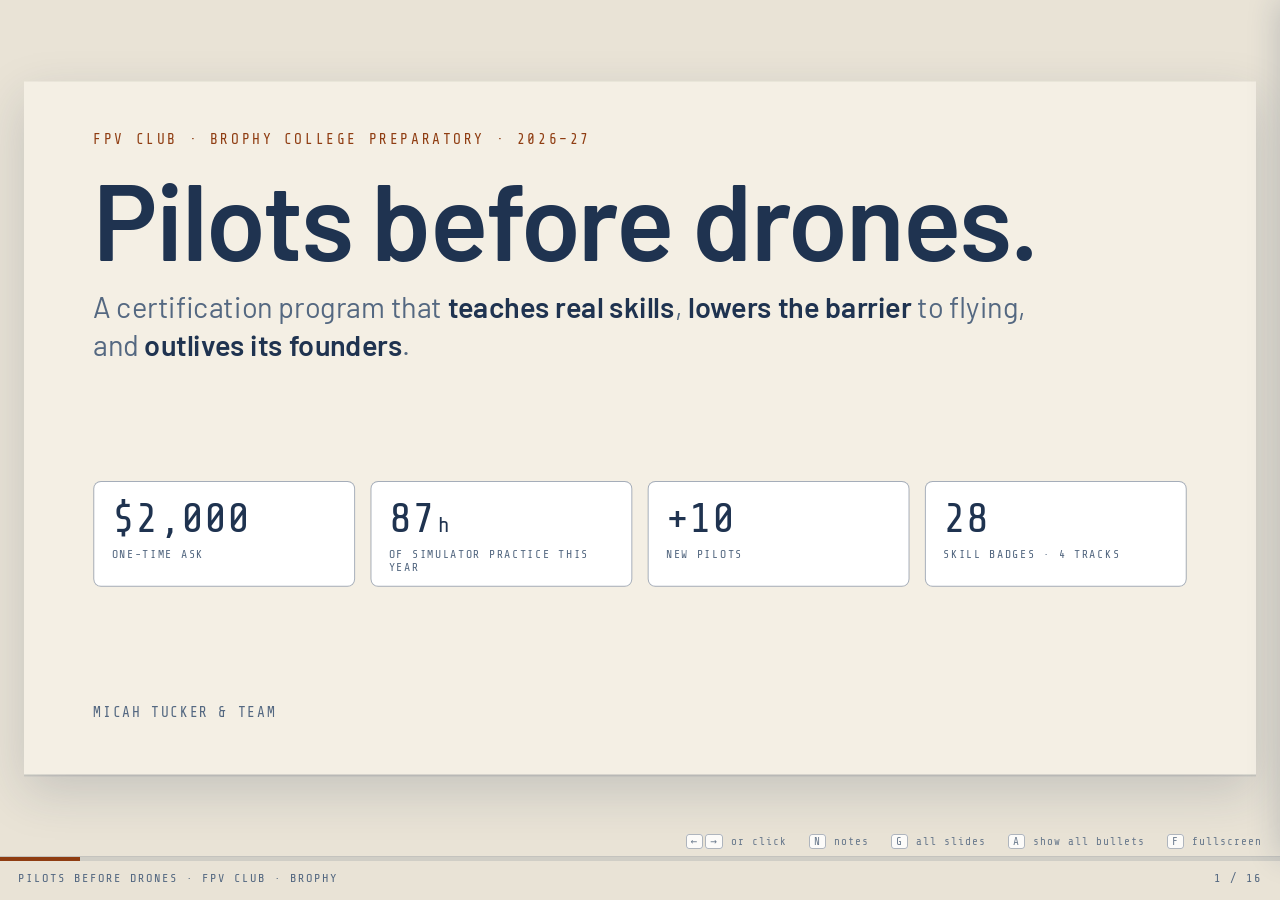
==== commit 928427bb: "Rebuild as a plain 16-slide show: skills → access → structure → gear → ask Co-Authored-By: Claude Fa" ====
--- a/index.html
+++ b/index.html
@@ -4,324 +4,282 @@
 <meta charset="utf-8">
 <meta name="viewport" content="width=device-width,initial-scale=1">
 <title>Pilots before drones — Brophy FPV Club grant pitch</title>
-<meta name="description" content="The Brophy FPV Badge Program: a 2026–27 grant pitch from the Brophy College Preparatory FPV Club. Badges unlock gear; students teach students.">
+<meta name="description" content="The Brophy FPV Badge Program: a 2026–27 grant pitch from the Brophy College Preparatory FPV Club. Skills, access, structure, gear.">
 <meta name="robots" content="noindex">
-<meta name="color-scheme" content="dark">
-<link rel="icon" href="data:image/svg+xml,<svg xmlns='http://www.w3.org/2000/svg' viewBox='0 0 32 32'><rect width='32' height='32' rx='6' fill='%230b1424'/><g stroke='%23dfe9c9' stroke-width='2.4' fill='none' stroke-linecap='round'><path d='M9 9l14 14M23 9L9 23'/><circle cx='9' cy='9' r='4'/><circle cx='23' cy='9' r='4'/><circle cx='9' cy='23' r='4'/><circle cx='23' cy='23' r='4'/></g></svg>">
+<link rel="icon" href="data:image/svg+xml,<svg xmlns='http://www.w3.org/2000/svg' viewBox='0 0 32 32'><rect width='32' height='32' rx='6' fill='%231f3350'/><g stroke='%23f2ece0' stroke-width='2.4' fill='none' stroke-linecap='round'><path d='M9 9l14 14M23 9L9 23'/><circle cx='9' cy='9' r='4'/><circle cx='23' cy='9' r='4'/><circle cx='9' cy='23' r='4'/><circle cx='23' cy='23' r='4'/></g></svg>">
 <link rel="stylesheet" href="assets/css/fonts.css">
 <link rel="stylesheet" href="assets/css/pitch.css">
 </head>
-<body class="disarmed">
-
-<div id="city"><div class="layer l1"></div><div class="layer l2"></div><div class="layer l3"></div></div>
-<div id="goggle"></div>
-<div class="osd" id="osdTL"><span class="lamp"></span><b>Brophy FPV</b> · grant 2026–27</div>
-<div class="osd" id="osdTR"><span class="batt"><i><b style="--w:78%"></b></i> 4.1v</span><span id="osdScene">01/14</span><span id="osdClock">--:--</span></div>
-<div class="osd" id="osdBL"><b id="osdMode">DISARMED</b><span id="osdTitle"></span></div>
-<div class="osd" id="osdBR"><kbd>←</kbd><kbd>→</kbd> fly &nbsp; <kbd>N</kbd> notes &nbsp; <kbd>G</kbd> map &nbsp; <kbd>A</kbd> all &nbsp; <kbd>F</kbd> full</div>
-<div id="cross"></div>
-<div id="gate"><svg viewBox="0 0 360 300"><path d="M20 290 V130 A160 160 0 0 1 340 130 V290"/></svg></div>
-
-<div id="rail"></div>
-<div id="quad"><svg viewBox="0 0 40 40">
-  <path class="arm" d="M9 9 L31 31 M31 9 L9 31"/>
-  <rect class="body" x="15" y="15" width="10" height="10" rx="2"/>
-  <circle class="prop p1" cx="9" cy="9" r="7"/><circle class="prop p2" cx="31" cy="9" r="7"/>
-  <circle class="prop p3" cx="9" cy="31" r="7"/><circle class="prop p4" cx="31" cy="31" r="7"/>
-</svg></div>
-
-<div id="arm">
-  <div>
-    <div class="small">Brophy College Preparatory · FPV Club · grant pitch</div>
-    <div class="big" id="armWord">DISARMED</div>
-    <div class="seq" id="armSeq"><i></i><i></i><i></i><i></i><i></i><i></i></div>
-    <div class="small" id="armHint">tap anywhere or press any key to arm</div>
-  </div>
-</div>
+<body>
 
 <div id="stage">
 
-<!-- ================================================================ 1 -->
+<!-- 1 ================================================================= -->
 <section class="scene" data-title="Pilots before drones" data-nofrag>
-<div class="fit"><div class="sheet title-sheet">
-  <div class="top">
-    <div class="eyebrow">FPV Club · Brophy College Preparatory · 2026–27 <span class="rule"></span></div>
-  </div>
-  <h1>Pilots before<br>drones.</h1>
-  <p class="hero-sub">The <b>Brophy FPV Badge Program</b>: a standing certification path that turns beginners into responsible pilots, is taught by students, and outlives any one class of members.</p>
-  <span class="stamp">a grant that trains people, not one that buys toys</span>
-  <svg class="bigquad" viewBox="0 0 200 200">
-    <path class="arm" d="M45 45 L155 155 M155 45 L45 155"/>
-    <rect class="body" x="78" y="78" width="44" height="44" rx="6"/>
-    <rect class="cam" x="92" y="64" width="16" height="12" rx="2"/>
-    <circle class="led" cx="100" cy="100" r="4"/>
-    <circle class="prop p1" cx="45" cy="45" r="34"/><circle class="prop p2" cx="155" cy="45" r="34"/>
-    <circle class="prop p3" cx="45" cy="155" r="34"/><circle class="prop p4" cx="155" cy="155" r="34"/>
-  </svg>
+<div class="fit"><div class="slide title">
+  <div class="eyebrow">FPV Club · Brophy College Preparatory · 2026–27</div>
+  <h1>Pilots before drones.</h1>
+  <p class="lede">A certification program that <b>teaches real skills</b>, <b>lowers the barrier</b> to flying, and <b>outlives its founders</b>.</p>
   <div class="stats">
     <div class="stat"><div class="v">$2,000</div><div class="l">one-time ask</div></div>
+    <div class="stat"><div class="v" id="liveHours">84<small>h</small></div><div class="l">of simulator practice this year</div></div>
+    <div class="stat"><div class="v">+10</div><div class="l">new pilots</div></div>
     <div class="stat"><div class="v">28</div><div class="l">skill badges · 4 tracks</div></div>
-    <div class="stat"><div class="v">4</div><div class="l">equipment tiers, gated</div></div>
-    <div class="stat"><div class="v">+8</div><div class="l">pilots already training</div></div>
-  </div>
-  <div class="foot"><span>Micah Tucker &amp; team</span><span>press → to begin</span></div>
-</div></div>
-</section>
-
-<!-- ================================================================ 2 -->
-<section class="scene" data-title="We started without the money">
-<div class="fit"><div class="sheet">
-  <div class="eyebrow"><span class="n">01</span> Where we are today <span class="rule"></span></div>
-  <h2 style="font-size:44px">We didn't wait for the money. <em>Tier 0 is already running.</em></h2>
+  </div>
+  <div class="byline">Micah Tucker &amp; team</div>
+</div></div>
+</section>
+
+<!-- 2 ================================================================= -->
+<section class="scene" data-title="Four tracks of skill">
+<div class="fit"><div class="slide">
+  <div class="eyebrow">Skills we want people to learn</div>
+  <h2>Four tracks of skill</h2>
+  <div class="tracks">
+    <div class="track frag" style="--c:var(--sky)"><div class="k">Flight</div><div class="n">7 badges</div><p>Sim hours, orbit and Split-S, line of sight, first real flight, freestyle, indoor proximity, racing.</p></div>
+    <div class="track frag" style="--c:var(--amber)"><div class="k">Build &amp; tech</div><div class="n">7 badges</div><p>Battery care, building, Betaflight, soldering, field repair, video systems, tuning.</p></div>
+    <div class="track frag" style="--c:var(--green)"><div class="k">Knowledge &amp; safety</div><div class="n">7 badges</div><p>Safe flight, electrical components, radio protocol, airspace, emergency procedures, event ops, FAA TRUST.</p></div>
+    <div class="track frag" style="--c:var(--violet)"><div class="k">Crew &amp; leadership</div><div class="n">7 badges</div><p>Spotter, cinematography, shot planning, editing, fleet steward, mentor, examiner.</p></div>
+  </div>
+  <p class="closer frag">A pilot is not a pilot until they can also <b>build</b>, <b>reason</b> and <b>lead</b>.</p>
+</div></div>
+</section>
+
+<!-- 3–6: one slide per track, filled from badges.js ==================== -->
+<section class="scene" data-title="Track: Flight" data-nofrag>
+<div class="fit"><div class="slide">
+  <div class="eyebrow">Skills · track 1 of 4</div>
+  <h2>Flight</h2>
+  <div class="badgelist" data-track="flight"></div>
+</div></div>
+</section>
+
+<section class="scene" data-title="Track: Build &amp; tech" data-nofrag>
+<div class="fit"><div class="slide">
+  <div class="eyebrow">Skills · track 2 of 4</div>
+  <h2>Build &amp; tech</h2>
+  <div class="badgelist" data-track="build"></div>
+</div></div>
+</section>
+
+<section class="scene" data-title="Track: Knowledge &amp; safety" data-nofrag>
+<div class="fit"><div class="slide">
+  <div class="eyebrow">Skills · track 3 of 4</div>
+  <h2>Knowledge &amp; safety</h2>
+  <div class="badgelist" data-track="know"></div>
+</div></div>
+</section>
+
+<section class="scene" data-title="Track: Crew &amp; leadership" data-nofrag>
+<div class="fit"><div class="slide">
+  <div class="eyebrow">Skills · track 4 of 4</div>
+  <h2>Crew &amp; leadership</h2>
+  <div class="badgelist" data-track="crew"></div>
+</div></div>
+</section>
+
+<!-- 7 ================================================================= -->
+<section class="scene" data-title="What a graduate can do" data-nofrag>
+<div class="fit"><div class="slide">
+  <div class="eyebrow">Skills · the whole list</div>
+  <h2>What a student walks away able to do</h2>
+  <div class="twocol">
+    <ul class="bul small">
+      <li>Fly a quad in acro: hover, orbit, Split-S, gaps, power loops, clean race laps</li>
+      <li>Take off, hover and land without goggles when the video dies</li>
+      <li>Build a drone from parts; solder ESCs, motors and wiring</li>
+      <li>Flash and configure Betaflight; bind a radio; set and test a failsafe</li>
+      <li>Choose motors, ESCs, props and batteries that match each other</li>
+      <li>Charge, store, inspect and dispose of LiPo batteries safely</li>
+      <li>Diagnose a drone that won't arm; swap a motor or prop in the field</li>
+    </ul>
+    <ul class="bul small">
+      <li>Tune out an oscillation with PID and filter changes</li>
+      <li>Read airspace: Class B, the 400 ft ceiling, B4UFLY, LAANC; hold FAA TRUST</li>
+      <li>Run emergency procedures: failsafe, flyaway, LiPo fire, incident report</li>
+      <li>Spot for a pilot; set up a flight zone; brief bystanders</li>
+      <li>Plan a shoot with a coach; frame a follow, orbit and reveal; set up digital video</li>
+      <li>Cut and colour-grade a clip; keep gear checked out and maintained</li>
+      <li>Teach a new member, then examine and sign off badges</li>
+    </ul>
+  </div>
+</div></div>
+</section>
+
+<!-- 8 ================================================================= -->
+<section class="scene" data-title="Lowering the barrier to entry">
+<div class="fit"><div class="slide">
+  <div class="eyebrow">Lowering the barrier to entry</div>
+  <h2>Anyone can start flying today, for free</h2>
+  <div class="cols">
+    <ul class="bul">
+      <li class="frag"><b>The sim lab.</b> Five FPV simulators in the IC, open 7:00–4:00 on school days. Tap your name, pick a sim, fly. Crashes cost nothing.</li>
+      <li class="frag"><b>No seat? Ground School.</b> 45 lessons, about 140 minutes, on the kiosk or any phone. Drills on the real transmitter; progress follows the pilot.</li>
+      <li class="frag"><b>Zero cost to the student.</b> Sim hours, lessons, quizzes and FAA TRUST are free. Club gear is shared and checked out.</li>
+      <li class="frag"><b>Clear first steps.</b> Name at the kiosk → 7.5 sim hours → Safe Flight and Battery Care quizzes → build and flash a Meteor → first real flight.</li>
+    </ul>
+    <div>
+      <div class="fig"><img src="assets/img/kiosk/kiosk-home.jpg" alt="The kiosk home screen with a pilot signed in"><div class="cap">the kiosk · open to anyone</div></div>
+      <div id="liveStats"></div>
+    </div>
+  </div>
+</div></div>
+</section>
+
+<!-- 9 ================================================================= -->
+<section class="scene" data-title="Structure that ensures learning">
+<div class="fit"><div class="slide">
+  <div class="eyebrow">Structure that ensures learning</div>
+  <h2>Badges unlock gear</h2>
   <div class="cols wide-fig">
     <ul class="bul">
-      <li class="frag"><b>Five FPV simulators</b> in the IC, open to anyone, 7:00–4:00 on school days.</li>
-      <li class="frag"><b>A kiosk students built:</b> tap your name, pick a sim, fly. Hours log themselves.</li>
-      <li class="frag"><b>Ground School lessons and quizzes</b> run on the same machine while someone else has the seat.</li>
-      <li class="frag"><b>A public website</b> shows the lab's hours, the leaderboard and the whole badge path.<span class="why">the numbers on the right are live from the lab, not from a slide.</span></li>
-    </ul>
-    <div>
-      <div class="fig shot"><div class="bar"><i></i><i></i><i></i><span>kiosk · home screen</span></div>
-        <div class="view"><img src="assets/img/kiosk/kiosk-home.jpg" alt="The kiosk home screen: pilot card, squad list, video reel, six dock tiles, pilot logbook"></div></div>
-      <div style="height:12px"></div>
-      <div id="liveStats"></div>
-    </div>
-  </div>
-</div></div>
-</section>
-
-<!-- ================================================================ 3 -->
-<section class="scene" data-title="The problem">
-<div class="fit"><div class="sheet">
-  <div class="eyebrow"><span class="n">02</span> The problem <span class="rule"></span></div>
-  <h2>Every year a club like this <em>restarts from zero.</em></h2>
+      <li class="frag"><b>A badge is one specific, testable skill.</b> Earn every badge in a tier and the next drone is yours to fly. "Who may fly what" is written down, not remembered.</li>
+      <li class="frag"><b>Demonstration, not attendance.</b> Quiz badges: 10 questions, 80% passes, the kiosk awards them. Bench badges: checklist, photo of the work, instructor approves. Witnessed badges: an examiner watches you meet the written standard. FAA TRUST on file.</li>
+      <li class="frag"><b>The record.</b> One badge catalogue shared by kiosk and website. Every award signed by the approving instructor. Progress only moves forward. A visible board says exactly what each member can do.</li>
+    </ul>
+    <div id="ladder"></div>
+  </div>
+</div></div>
+</section>
+
+<!-- 10 ================================================================ -->
+<section class="scene" data-title="Structure that ensures safety">
+<div class="fit"><div class="slide">
+  <div class="eyebrow">Structure that ensures safety</div>
+  <h2>A written safety standard</h2>
   <div class="cols">
     <ul class="bul">
-      <li class="frag"><b>Skills leave with the seniors.</b> Whoever knew how to build, tune and fly graduates, and nothing is written down.</li>
-      <li class="frag"><b>Nobody can say who may fly what.</b> Expensive gear with no rule for who is trained to touch it.</li>
-      <li class="frag"><b>FPV looks like a toy until it isn't.</b> LiPo fires, flyaways and controlled airspace are real, and there is no safety standard on paper.</li>
-      <li class="frag"><b>Students who want to film for the school have no path to get there.</b></li>
-    </ul>
-    <div class="fig" style="padding:18px 20px">
-      <div class="eyebrow" style="font-size:13px">what a grant usually buys <span class="rule"></span></div>
-      <p class="note" style="font-size:20px;margin-top:10px"><b>Drones.</b> They get flown by the two people who already knew how, and when those two graduate the drones sit in a drawer.</p>
-      <div class="eyebrow" style="font-size:13px;margin-top:22px;color:var(--green)">what we are asking for instead <span class="rule"></span></div>
-      <p class="note" style="font-size:20px;margin-top:10px"><b>A training fleet for a certification system.</b> The drones in the budget are the hardware the badge program runs on, and the program is what the school keeps.</p>
-    </div>
-  </div>
-</div></div>
-</section>
-
-<!-- ================================================================ 4 -->
-<section class="scene" data-title="Badges unlock gear">
-<div class="fit"><div class="sheet">
-  <div class="eyebrow"><span class="n">03</span> The idea <span class="rule"></span></div>
-  <h2>Badges <em>unlock</em> gear.</h2>
-  <div class="cols wide-fig">
-    <ul class="bul tight">
-      <li class="frag">A badge is <b>one specific, testable skill</b>, signed off by a certified member.</li>
-      <li class="frag">Earn every badge in a tier and <b>the gate opens</b>: the next drone is yours to fly.</li>
-      <li class="frag">Four tiers: <b>Simulator → Tiny Whoop → Full-size → Event Pilot.</b></li>
-      <li class="frag">The expensive gear is <b>never in untrained hands</b>, and "who may fly what" is written down, not remembered.</li>
-      <li class="frag"><span class="why">this is a live rendering of the club's real badge catalogue, watching one pilot climb.</span></li>
-    </ul>
-    <div id="ladder" class="no-nav"></div>
-  </div>
-</div></div>
-</section>
-
-<!-- ================================================================ 5 -->
-<section class="scene" data-title="28 badges, four tracks" data-nofrag>
-<div class="fit"><div class="sheet">
-  <div class="eyebrow"><span class="n">04</span> The curriculum <span class="rule"></span><span class="n" style="letter-spacing:1px;text-transform:none">tap any badge</span></div>
-  <h2 style="font-size:46px">28 badges. Four tracks. <em>Every one has a "why".</em></h2>
-  <div id="badges" class="no-nav full"></div>
-</div></div>
-</section>
-
-<!-- ================================================================ 6 -->
-<section class="scene" data-title="How a badge is earned">
-<div class="fit"><div class="sheet">
-  <div class="eyebrow"><span class="n">05</span> How a badge is earned <span class="rule"></span></div>
-  <h2>Demonstration, <em>not attendance.</em></h2>
+      <li class="frag"><b>Brophy FPV safe-flight rules</b>, published and quizzed. Passing them is the Safe Flight badge.</li>
+      <li class="frag"><b>Nothing over 250 g</b> until the top tier.</li>
+      <li class="frag"><b>No real drone</b> before Safe Flight and Battery Care. <b>No event flying</b> before FAA TRUST.</li>
+      <li class="frag"><b>Event protocol:</b> a spotter on every flight, a flight zone set up, bystanders briefed, failsafe tested, ducted airframes near people.</li>
+      <li class="frag"><b>Batteries:</b> balance-charge, storage voltage, puffed-pack check, smoke stopper on every first power-up, fire procedure drilled.</li>
+      <li class="frag"><b>Airspace:</b> B4UFLY check, LAANC when needed under Sky Harbor's Class B, incident report the same day.</li>
+    </ul>
+    <div>
+      <div class="fig"><img src="assets/img/kiosk/kiosk-quiz-pass.png" alt="A Safe Flight quiz passed on the kiosk"><div class="cap">the Safe Flight quiz, passed on the kiosk</div></div>
+      <div class="fig"><img src="assets/img/posters/03-map-tier0.jpg" alt="Tier 0 trail map poster" class="tall"><div class="cap">Tier 0 trail map · hangs above the sims</div></div>
+    </div>
+  </div>
+</div></div>
+</section>
+
+<!-- 11 ================================================================ -->
+<section class="scene" data-title="Structure that ensures sustainability">
+<div class="fit"><div class="slide">
+  <div class="eyebrow">Structure that ensures sustainability</div>
+  <h2>Built to outlive its founders</h2>
   <div class="cols">
-    <ul class="bul tight">
-      <li class="frag"><b>Quiz badges:</b> short lessons, then a 10-question quiz. 80% passes, retake any time, the kiosk awards it by itself.</li>
-      <li class="frag"><b>Bench badges:</b> a step-by-step checklist on the kiosk, a photo of the work, an instructor approves.</li>
-      <li class="frag"><b>Witnessed badges:</b> an examiner watches you perform the standard written on the card.</li>
-      <li class="frag"><b>Official:</b> the free FAA TRUST certificate before anyone touches a real drone.</li>
-      <li class="frag"><span class="why">students run every sign-off. Nothing here costs the school anything beyond the training fleet.</span></li>
-    </ul>
-    <div class="fig shot" id="siteDemo"></div>
-  </div>
-</div></div>
-</section>
-
-<!-- ================================================================ 7 -->
-<section class="scene" data-title="Flight School is already built">
-<div class="fit"><div class="sheet">
-  <div class="eyebrow"><span class="n">06</span> Teaching <span class="rule"></span></div>
-  <h2>The classroom is <em>already built.</em></h2>
-  <div class="cols wide-fig">
-    <ul class="bul tight">
-      <li class="frag"><b>45 lessons, about 140 minutes</b>, one module per knowledge badge: safety, batteries, electronics, radio, airspace, emergencies, event ops.</li>
-      <li class="frag"><b>Works on the kiosk and on any phone.</b> Lessons, drills and quizzes; progress follows the pilot.</li>
-      <li class="frag"><b>Stick drills on the real transmitter:</b> hover trainer, orientation recovery, the first flip and roll.</li>
-      <li class="frag"><b>Written by students, maintained by students.</b><span class="why">a new member has something to do on day one, with or without a free seat.</span></li>
-    </ul>
-    <div>
-      <div class="fig shot"><div class="bar"><i></i><i></i><i></i><span>elmagoct.github.io/brophy-uav-dashboard/groundschool/</span></div>
-        <div class="view"><img src="assets/img/web/web-groundschool.jpg" alt="Ground School on the website: Safe Flight, Battery Care and Electrical Components modules with lessons, drills and quizzes"></div></div>
-      <div style="height:12px"></div>
-      <div class="fig shot"><div class="bar"><i></i><i></i><i></i><span>kiosk · a lesson open</span></div>
-        <div class="view" style="height:150px"><img data-photo="assets/img/kiosk/kiosk-lesson.png" data-label="A Flight School lesson open on the kiosk" alt="A Flight School lesson open on the kiosk"></div></div>
-    </div>
-  </div>
-</div></div>
-</section>
-
-<!-- ================================================================ 8 -->
-<section class="scene" data-title="Why sim first">
-<div class="fit"><div class="sheet">
-  <div class="eyebrow"><span class="n">07</span> Why sim first <span class="rule"></span></div>
-  <h2>Crashes should <em>cost nothing</em> while you learn.</h2>
+    <ul class="bul">
+      <li class="frag"><b>Skills normally graduate with the seniors.</b> Here they are badges, and 80% of the club is underclassmen.</li>
+      <li class="frag"><b>Mentor:</b> coach a new member through two badges. <b>Examiner:</b> defined by badges held plus officer approval. The program produces its own teachers every year.</li>
+      <li class="frag"><b>Everything is written down:</b> the badge sheet, the safety rules, seven printed posters, a website that runs itself with live lab numbers.</li>
+      <li class="frag"><b>Kiosk and lessons</b> are already built and maintained by students.</li>
+      <li class="frag"><b>Recruiting moments:</b> the fall assembly pitch, a pep-rally race the whole school watches through the goggles, posters above the sims, a public website anyone can open.</li>
+    </ul>
+    <div>
+      <div class="fig"><img src="assets/img/web/web-posters.jpg" alt="The posters page of the club website"><div class="cap">seven posters · print-ready, on the website</div></div>
+      <div class="fig"><img src="assets/img/web/web-flightschool.jpg" alt="Flight School on the website"><div class="cap">Flight School · all 28 badges, on any phone</div></div>
+    </div>
+  </div>
+</div></div>
+</section>
+
+<!-- 12 ================================================================ -->
+<section class="scene" data-title="The equipment we want">
+<div class="fit"><div class="slide">
+  <div class="eyebrow">Equipment</div>
+  <h2>The equipment we want, and why</h2>
+  <table class="gear">
+    <tr class="frag"><td class="q">2 ×</td><td class="what">Meteor 75 Pro trainers</td><td class="why">Sub-250 g, ducted, safe indoors, cheap to crash. Eight students are waiting with no drone to share.</td></tr>
+    <tr class="frag"><td class="q">2 + 2</td><td class="what">DJI N3 goggles + RadioMaster Pocket radios</td><td class="why">Two pilots training or flying at once. About an eight-year life: the part the school buys once.</td></tr>
+    <tr class="frag"><td class="q">1 (+ spare)</td><td class="what">Pavo 20 Pro cinewhoop</td><td class="why">Ducted camera ship with a D-log camera: the drone Best of Brophy is shot on, and the top-tier test airframe.</td></tr>
+    <tr class="frag"><td class="q">kit</td><td class="what">Batteries, 1S charger, spare frames, props, motors, smoke stopper, screwdrivers, backpack</td><td class="why">Crashes become repairs, not purchases. Members fix what they break: that is a badge, not a chore.</td></tr>
+  </table>
+  <p class="closer frag">Everything under 250 g except the camera tier. Airframes last about 4 years, pilot kit about 8. Many essentials donated by members. <b>Est. $1,975 of the $2,000 ask, one time.</b></p>
+</div></div>
+</section>
+
+<!-- 13 ================================================================ -->
+<section class="scene" data-title="Budget at a glance" data-nofrag>
+<div class="fit"><div class="slide">
+  <div class="eyebrow">Equipment · the numbers</div>
+  <h2>Budget at a glance</h2>
+  <div class="cols even">
+    <table class="budget">
+      <tr><td>Pilot kit: 2 goggles, 2 radios</td><td>$682</td></tr>
+      <tr><td>Trainers: 2 × Meteor 75 Pro</td><td>$480</td></tr>
+      <tr><td>Camera ship: Pavo 20 Pro + spare frame/motors</td><td>$470</td></tr>
+      <tr><td>Power: trainer and 3S batteries, charger</td><td>$114</td></tr>
+      <tr><td>Spares and tools</td><td>$66</td></tr>
+      <tr><td>Pep-rally race course (priced with Stuco)</td><td>~$50</td></tr>
+      <tr class="total"><td>Estimated with tax and shipping</td><td>≈ $1,975</td></tr>
+    </table>
+    <ul class="bul">
+      <li>Fits inside the $2,000 ask with about $50 of headroom</li>
+      <li>Prices fluctuate: the final list and cost follow the proposal's parts list. Meet with Micah when ordering.</li>
+      <li>A one-time build-out. We are not planning to be back next year asking for the same thing.</li>
+      <li>The full line-by-line list, with a reason beside every item, is in the proposal.</li>
+    </ul>
+  </div>
+</div></div>
+</section>
+
+<!-- 14 ================================================================ -->
+<section class="scene" data-title="What it produces">
+<div class="fit"><div class="slide">
+  <div class="eyebrow">What it produces</div>
+  <h2>Footage and events the school can use</h2>
+  <div class="cols even">
+    <div>
+      <h3>Best of Brophy · organization videos</h3>
+      <ul class="bul">
+        <li class="frag">Short aerial clips through the year: games, dances, clubs, a campus flythrough</li>
+        <li class="frag">Two showcase films a year for admissions, assemblies and social media</li>
+        <li class="frag">Shot director, editor, and every graduated pilot as a shooter</li>
+        <li class="frag">Interest already expressed by Stuco, the racing club, admissions and sports</li>
+      </ul>
+    </div>
+    <div>
+      <h3>Community-period races</h3>
+      <ul class="bul">
+        <li class="frag">Pep rally, "Written in the Stars": a live FPV race, pilot's-eye feed on the scoreboard</li>
+        <li class="frag">A core-programming period race and a lunch race on the same course</li>
+        <li class="frag">LED-lit Meteor trainers, 3D-printed gates, PVC frames</li>
+        <li class="frag">Only Racing-badge pilots fly the course; a spotter and event ops on every heat</li>
+      </ul>
+    </div>
+  </div>
+</div></div>
+</section>
+
+<!-- 15 ================================================================ -->
+<section class="scene" data-title="The ask">
+<div class="fit"><div class="slide">
+  <div class="eyebrow">The ask</div>
+  <h2>$2,000, tied to three projects</h2>
   <div class="cols">
-    <ul class="bul tight">
-      <li class="frag"><b>7.5 hours in the simulator</b> before the first real flight. Acro muscle memory with zero risk.</li>
-      <li class="frag"><b>Proficient Flight is sim-only on purpose:</b> orbit, Split-S, gaps, a finished race. It gates the first real battery.</li>
-      <li class="frag"><b>Line of Sight:</b> if the video cuts out, the pilot can still level out and land.</li>
-      <li class="frag"><b>Then a sub-250 g whoop that can't do much damage.</b> Full-size only after Freestyle, Electrical Components, Radio Protocol and Field Repair.</li>
-      <li class="frag"><span class="why">every gate is placed where the next mistake starts to cost real money or real safety.</span></li>
-    </ul>
-    <div>
-      <div id="kioskDemo" class="no-nav"></div>
-      <div style="height:10px"></div>
-      <div class="fig shot"><div class="bar"><i></i><i></i><i></i><span>kiosk · Liftoff</span></div>
-        <div class="view" style="height:132px"><img data-photo="assets/img/kiosk/kiosk-liftoff.jpg" data-label="A pilot mid-flight in Liftoff on the kiosk" alt="Liftoff simulator in flight on the kiosk"></div></div>
-    </div>
-  </div>
-</div></div>
-</section>
-
-<!-- ================================================================ 9 -->
-<section class="scene" data-title="Built to outlive its founders">
-<div class="fit"><div class="sheet">
-  <div class="eyebrow"><span class="n">08</span> Sustainability <span class="rule"></span></div>
-  <h2>Built to <em>outlive its founders.</em></h2>
-  <div class="cols even">
-    <ul class="bul tight">
-      <li class="frag"><b>Mentor badge:</b> coach a new member through their first two badges. The program trains its own replacements.</li>
-      <li class="frag"><b>Examiner badge:</b> who may sign off is defined by badges held plus officer approval, not by who is loudest.</li>
-      <li class="frag"><b>Fleet Steward:</b> check-in/out and a maintenance log for school-funded gear, one semester at a time.</li>
-      <li class="frag"><b>Everything is written down:</b> the safety rules, the badge sheet, seven printed posters, a website that runs itself.</li>
-      <li class="frag"><b>Every award is recorded and signed</b> by the approving instructor, and progress only moves forward.</li>
-      <li class="frag"><b>Gear is bought to last:</b> goggles and radios about 8 years, airframes about 4. A one-time build-out, not a recurring ask.</li>
-    </ul>
-    <div>
-      <div class="wall">
-        <div class="pin" style="--rot:-2deg"><img src="assets/img/posters/01-ad-sim.jpg" alt="Poster: Fly FPV. Anytime."></div>
-        <div class="pin" style="--rot:1.5deg"><img src="assets/img/posters/02-ad-club.jpg" alt="Poster: From sim to sky"></div>
-        <div class="pin map" style="--rot:-1deg"><img src="assets/img/posters/03-map-tier0.jpg" alt="Trail map, Tier 0 Simulator"></div>
-        <div class="pin map" style="--rot:2deg"><img src="assets/img/posters/04-map-tier1.jpg" alt="Trail map, Tier 1 Tiny Whoop"></div>
-        <div class="pin map" style="--rot:-1.5deg"><img src="assets/img/posters/05-map-tier2.jpg" alt="Trail map, Tier 2 Full-size"></div>
-        <div class="pin map" style="--rot:1deg"><img src="assets/img/posters/06-map-tier3.jpg" alt="Trail map, Tier 3 Event Pilot"></div>
-      </div>
-      <div style="height:12px"></div>
-      <div class="fig shot"><div class="bar"><i></i><i></i><i></i><span>the club room</span></div>
-        <div class="view" style="height:190px"><img data-photo="assets/img/photos/posters-wall.jpg" data-label="The printed posters hung above the simulators" alt="The printed posters above the simulators"></div></div>
-    </div>
-  </div>
-</div></div>
-</section>
-
-<!-- ================================================================ 10 -->
-<section class="scene" data-title="What a student walks away with">
-<div class="fit"><div class="sheet">
-  <div class="eyebrow"><span class="n">09</span> For the students <span class="rule"></span></div>
-  <h2>What a student <em>walks away with.</em></h2>
-  <div class="cols">
-    <ul class="bul tight">
-      <li class="frag"><b>Hands:</b> soldering, electronics, firmware, field repair. Skills that transfer straight to robotics and engineering.</li>
-      <li class="frag"><b>Judgment:</b> airspace law near Sky Harbor, FAA TRUST, emergency procedures, battery safety. Responsibility, not just reflexes.</li>
-      <li class="frag"><b>Professionalism:</b> writing a shot list with a coach, briefing bystanders, running a flight zone at a game.</li>
-      <li class="frag"><b>Teaching:</b> the path ends with coaching the next class, then examining them.</li>
-      <li class="frag"><b>A record:</b> a logged, visible badge board that says exactly what they can do.</li>
-    </ul>
-    <div>
-      <div class="fig shot"><div class="bar"><i></i><i></i><i></i><span>the lab in use</span></div>
-        <div class="view" style="height:300px"><img data-photo="assets/img/photos/pilot-flying.jpg" data-label="A member flying on the sim in goggles" alt="A club member flying on the simulator"></div></div>
-      <div style="height:12px"></div>
-      <div class="fig shot"><div class="bar"><i></i><i></i><i></i><span>kiosk · a pilot's badge map</span></div>
-        <div class="view" style="height:150px"><img data-photo="assets/img/kiosk/kiosk-journey.png" data-label="The FPV Journey badge map on a pilot's dash" alt="A pilot's FPV Journey badge map on the kiosk"></div></div>
-    </div>
-  </div>
-</div></div>
-</section>
-
-<!-- ================================================================ 11 -->
-<section class="scene" data-title="What Brophy gets">
-<div class="fit"><div class="sheet">
-  <div class="eyebrow"><span class="n">10</span> For Brophy <span class="rule"></span></div>
-  <h2>What <em>Brophy</em> gets.</h2>
-  <div class="gives" style="flex:0 0 auto">
-    <div class="g frag"><div class="k">a standing program</div><h4>A safety standard and a clear answer to "who may fly what"</h4>
-      <ul><li>Written rules, a published badge sheet, a signed record of every award</li><li>FAA TRUST for every flying member, free</li><li>Nothing over 250 g until the top tier</li></ul></div>
-    <div class="g frag"><div class="k">a pipeline</div><h4>Trained, certified pilots every single year</h4>
-      <ul><li>New members start on Simulator Flight the week they join</li><li>Mentors and examiners are produced by the path itself</li><li>Fifteen joint community-period meetings with RC Club a year</li></ul></div>
-    <div class="g frag"><div class="k">the output</div><h4>Footage and moments the school can actually use</h4>
-      <ul><li><b>Best of Brophy:</b> short aerial clips any team or club can use, two showcase films a year</li><li>A live FPV race at the pep rally, pilot's-eye view on the scoreboard</li><li>A recruiting moment: students see FPV before they hear about it</li></ul></div>
-  </div>
-  <div class="cols even" style="flex:0 0 auto;align-items:center">
-    <p class="note frag"><b>A model other clubs can copy.</b> Badge → gate → gear is not drone-specific. Robotics, shop, A/V: any club with expensive tools and a safety question can run the same system.</p>
-    <div class="fig shot frag"><div class="bar"><i></i><i></i><i></i><span>elmagoct.github.io/brophy-uav-dashboard/</span></div>
-      <div class="view" style="height:150px"><img src="assets/img/web/web-home.jpg" alt="The public Brophy UAV dashboard" style="margin-top:-30px"></div></div>
-  </div>
-</div></div>
-</section>
-
-<!-- ================================================================ 12 -->
-<section class="scene" data-title="The equipment, and why this model">
-<div class="fit"><div class="sheet">
-  <div class="eyebrow"><span class="n">11</span> The equipment, briefly <span class="rule"></span></div>
-  <h2 style="font-size:46px">The drones are the <em>training fleet</em> the badge system runs on.</h2>
-  <div class="why4 full">
-    <div class="card frag" style="--c:var(--violet)"><div class="k">trainers · tier 1</div><h4>Two Meteor 75 Pro tiny whoops</h4><p>Sub-250 g, ducted props, safe indoors, <b>cheap to crash</b>. Eight students are training today without a drone to share. Two trainers means two first flights at once.</p></div>
-    <div class="card frag" style="--c:var(--sky)"><div class="k">pilot kit</div><h4>Two goggle-and-radio sets</h4><p>Two pilots can train or fly at the same time, on the sim or in the air. Goggles and radios last <b>about eight years</b>, so this is the part the school buys once.</p></div>
-    <div class="card frag" style="--c:var(--rust)"><div class="k">camera ship · tier 2</div><h4>One Pavo 20 Pro cinewhoop</h4><p>Ducted, so it can fly near people; a D-log camera, so the footage can be graded. <b>The drone Best of Brophy is shot on</b>, and the airframe the top-tier badges are tested on.</p></div>
-    <div class="card frag" style="--c:var(--amber)"><div class="k">keep it flying</div><h4>Spares, batteries, a smoke stopper, two screwdrivers</h4><p>Members fix what they break: that is a badge, not a chore. Spare frames, props and motors mean a crash is a <b>repair lesson, not a purchase order</b>.</p></div>
-  </div>
-  <p class="note frag"><b>About $1,975 estimated, inside the $2,000 ask</b>, with the pep-rally course priced after Stuco confirms the slot. Many essentials are donated by members. The full parts list, with a reason beside every line, is in the proposal.</p>
-</div></div>
-</section>
-
-<!-- ================================================================ 13 -->
-<section class="scene" data-title="The ask">
-<div class="fit"><div class="sheet">
-  <div class="eyebrow"><span class="n">12</span> The ask <span class="rule"></span></div>
-  <h2><em>$2,000</em>, tied to three projects.</h2>
-  <div class="cols">
-    <ul class="bul tight">
-      <li class="frag"><b>The Badge Program</b>: a standing certification path, run inside every club meeting.</li>
-      <li class="frag"><b>Best of Brophy</b>: aerial clips through the year, a showcase film each semester.</li>
-      <li class="frag"><b>The pep-rally race</b>: a live FPV race on the scoreboard, if Stuco and Student Activities approve the segment.</li>
-      <li class="frag"><b>Next steps:</b> Mr. Reasy, then Mr. Burr for Student Activities sign-off, Stuco on the rally slot, then the fall assembly pitch with recruiting.</li>
+    <ul class="bul">
+      <li class="frag"><b>The ask:</b> $2,000 for the badge program's training fleet, Best of Brophy and the community-period races. Not open-ended drone purchases.</li>
+      <li class="frag"><b>Timeline:</b> Mr. Reasy → Mr. Burr for Student Activities sign-off → Stuco on the rally slot → the fall assembly pitch with recruiting.</li>
       <li class="frag"><b>Once funded:</b> order the fleet, publish the badge sheet, certify current pilots as examiners, start every new member on Simulator Flight.</li>
+      <li class="frag"><b>Open items:</b> damage and liability policy, officer roles beyond President, early access to the event calendar.</li>
     </ul>
     <div class="qrs">
-      <div class="qr big hero"><img src="assets/qr/proposal.svg" alt="QR code: the official grant proposal"><div class="t">The official proposal</div><div class="u">Google Doc · full badge list, budget, timeline</div></div>
-      <div class="qr"><img src="assets/qr/dashboard.svg" alt="QR code: live dashboard"><div class="t">Live lab dashboard</div></div>
-      <div class="qr"><img src="assets/qr/flightschool.svg" alt="QR code: Flight School"><div class="t">Flight School</div></div>
-    </div>
-  </div>
-</div></div>
-</section>
-
-<!-- ================================================================ 14 -->
+      <div class="qr big hero"><img src="assets/qr/proposal.svg" alt="QR: the official proposal"><div class="t">The official proposal</div><div class="u">full badge list · budget · timeline</div></div>
+      <div class="qr"><img src="assets/qr/dashboard.svg" alt="QR: live dashboard"><div class="t">Live lab dashboard</div></div>
+      <div class="qr"><img src="assets/qr/flightschool.svg" alt="QR: Flight School"><div class="t">Flight School</div></div>
+    </div>
+  </div>
+</div></div>
+</section>
+
+<!-- 16 ================================================================ -->
 <section class="scene" data-title="Thank you" data-nofrag>
-<div class="fit"><div class="sheet">
-  <div class="eyebrow">Thank you <span class="rule"></span> questions</div>
-  <h2 style="font-size:64px">Pilots before drones. <em>Scan anything.</em></h2>
-  <div class="qrs full" style="grid-template-columns:repeat(6,1fr);align-content:center">
+<div class="fit"><div class="slide">
+  <div class="eyebrow">Thank you</div>
+  <h2>Questions?</h2>
+  <div class="qrs six">
     <div class="qr hero"><img src="assets/qr/proposal.svg" alt="QR: proposal"><div class="t">Proposal</div><div class="u">the official doc</div></div>
     <div class="qr"><img src="assets/qr/deck.svg" alt="QR: this pitch"><div class="t">This pitch</div><div class="u">elmagoct.github.io/brophy-fpv-grant</div></div>
     <div class="qr"><img src="assets/qr/dashboard.svg" alt="QR: dashboard"><div class="t">Lab dashboard</div><div class="u">hours · leaderboard</div></div>
@@ -329,14 +287,20 @@
     <div class="qr"><img src="assets/qr/posters.svg" alt="QR: posters"><div class="t">The posters</div><div class="u">print-ready PDFs</div></div>
     <div class="qr"><img src="assets/qr/playlist.svg" alt="QR: playlist"><div class="t">Flight reel</div><div class="u">YouTube playlist</div></div>
   </div>
-  <div class="foot"><span>FPV Club · Brophy College Preparatory · Micah Tucker &amp; team</span><span>mtucker27@brophybroncos.org</span></div>
+  <p class="closer">FPV Club · Brophy College Preparatory · Micah Tucker &amp; team · mtucker27@brophybroncos.org</p>
 </div></div>
 </section>
 
 </div><!-- /stage -->
 
+<div id="chrome">
+  <div id="progress"><i></i></div>
+  <div id="footer"><span>Pilots before drones · FPV Club · Brophy</span><span id="counter">1 / 16</span></div>
+</div>
+<div id="hint"><kbd>←</kbd><kbd>→</kbd> or click &nbsp; <kbd>N</kbd> notes &nbsp; <kbd>G</kbd> all slides &nbsp; <kbd>A</kbd> show all bullets &nbsp; <kbd>F</kbd> fullscreen</div>
+
 <aside id="notes" class="no-nav"><h3>Speaker notes</h3><div id="notesBody"><p class="hint">Loading SCRIPT.md…</p></div></aside>
-<div id="menu" class="no-nav"><div><h3>Flight plan</h3><div class="list" id="menuList"></div></div></div>
+<div id="menu" class="no-nav"><div><h3>Slides</h3><div class="list" id="menuList"></div></div></div>
 <div id="toast"></div>
 <div id="rotate"><div>&#8635;<br><span>turn your phone sideways</span></div></div>
 
--- a/assets/css/pitch.css
+++ b/assets/css/pitch.css
@@ -1,485 +1,188 @@
 /* ============================================================================
-   Brophy FPV Club · grant pitch
-   Same design system as the club's kiosk and website (paper, blueprint grid,
-   blue-black ink, flat white boxes) — seen through a pair of FPV goggles.
-   The dark frame around every sheet is the goggle; the OSD glyphs in its
-   corners are the flight-controller overlay; sheets are "gates" we fly through.
-
-   Every sheet is laid out on a fixed 1280×760 design canvas and scaled to fit
-   the screen by JS (--fit), so the layout is identical on a laptop, a projector
-   and a phone held sideways.
+   Brophy FPV Club · grant pitch — a plain slideshow.
+   Paper background, blue-black ink, rust accent, the club's four fonts.
+   Each slide is laid out on a fixed 1280×720 canvas and scaled to the window
+   by JS (--fit), so it looks the same on a laptop and a projector.
    ========================================================================== */
 
 :root{
-  --paper:#f2ece0; --paper-2:#eae2d1;
-  --ink:#1f3350; --ink-soft:#546881; --graphite:#3b3f45;
-  --rust:#8f3d12; --amber:#7d5810; --green:#1f5230; --green-soft:#356b45;
+  --paper:#f4efe4; --paper-2:#eae2d1;
+  --ink:#1f3350; --ink-soft:#546881;
+  --rust:#8f3d12; --amber:#7d5810; --green:#1f5230;
   --sky:#1c5578; --violet:#4b3287; --gold:#f0a91a;
-  --line:rgba(31,51,80,.20); --line-hard:rgba(31,51,80,.42);
-  --glass:#f3eee2; --glass-2:#ffffff;
-
-  --goggle:#0b1424; --goggle-2:#101c31;
-  --osd:#dfe9c9; --osd-dim:rgba(223,233,201,.55); --osd-green:#8fd99a; --osd-amber:#f0c060;
-
-  --font-sketch:'Cabin Sketch','Architects Daughter',cursive;
-  --font-hand:'Architects Daughter','Segoe Print',cursive;
+  --line:rgba(31,51,80,.18); --line-hard:rgba(31,51,80,.4);
+  --white:#ffffff;
   --font-mono:'Share Tech Mono','Consolas',monospace;
   --font-body:'Barlow','Segoe UI',system-ui,sans-serif;
-
-  --r:12px;
-  --shadow:0 1px 0 rgba(31,51,80,.14), 0 10px 30px rgba(0,0,0,.35);
   --fit:1;
 }
-
 *{box-sizing:border-box}
 html,body{height:100%;margin:0}
-body{
-  background:var(--goggle);
-  color:var(--ink);
-  font-family:var(--font-body);
-  overflow:hidden;
-  -webkit-font-smoothing:antialiased;
-  user-select:none;
+body{background:#e9e3d6; color:var(--ink); font-family:var(--font-body); overflow:hidden; -webkit-font-smoothing:antialiased; user-select:none}
+a{color:inherit} button{font:inherit}
+
+/* ------------------------------------------------------------- stage */
+#stage{position:fixed; inset:0 0 44px 0; display:grid; place-items:center}
+.scene{position:absolute; inset:0; display:grid; place-items:center; visibility:hidden}
+.scene.active,.scene.leaving{visibility:visible}
+.scene.active{z-index:2} .scene.leaving{z-index:1; pointer-events:none}
+.fit{width:1280px; height:720px; flex:none; transform:scale(var(--fit)); transform-origin:center;
+  margin:calc((var(--fit) - 1) * 360px) calc((var(--fit) - 1) * 640px)}
+.slide{
+  width:1280px; height:720px; position:relative; overflow:hidden;
+  background:var(--paper); color:var(--ink);
+  box-shadow:0 2px 0 rgba(31,51,80,.12), 0 18px 50px rgba(31,51,80,.18);
+  padding:52px 72px 56px; display:flex; flex-direction:column; gap:18px;
 }
-a{color:inherit}
-button{font:inherit}
-
-/* ------------------------------------------------------------------ city */
-#city{position:fixed; inset:0; z-index:0; pointer-events:none; overflow:hidden; perspective:900px}
-#city .layer{position:absolute; left:-10%; right:-10%; bottom:0; height:62%; will-change:transform, filter, opacity}
-#city .layer svg{position:absolute; left:0; bottom:0; width:100%; height:100%}
-#city .l1{opacity:.3; height:48%; animation:drift 90s linear infinite}
-#city .l2{opacity:.5; height:58%; animation:drift 55s linear infinite reverse}
-#city .l3{opacity:.75; height:70%; animation:drift 36s linear infinite}
-#city .layer rect.b{fill:#1a2d4d; stroke:rgba(223,233,201,.38); stroke-width:1}
-#city .layer rect.w{fill:rgba(223,233,201,.22)}
-#city .layer rect.w.lit{fill:rgba(240,192,96,.55)}
-#city .layer .ant{stroke:rgba(223,233,201,.45); stroke-width:1.2}
-#city .layer .beacon{fill:#f06060; animation:blink 1.6s steps(1) infinite}
-@keyframes drift{from{transform:translateX(0)} to{transform:translateX(-4%)}}
-body.flying #city .l1{animation:flyby1 .9s cubic-bezier(.5,0,.6,1) both}
-body.flying #city .l2{animation:flyby2 .9s cubic-bezier(.5,0,.6,1) both}
-body.flying #city .l3{animation:flyby3 .9s cubic-bezier(.5,0,.6,1) both}
-body.flying.back #city .l1{animation-direction:reverse}
-body.flying.back #city .l2{animation-direction:reverse}
-body.flying.back #city .l3{animation-direction:reverse}
-@keyframes flyby1{0%{transform:scale(1)} 50%{transform:scale(1.25) translateY(4%); filter:blur(1px)} 100%{transform:scale(1)}}
-@keyframes flyby2{0%{transform:scale(1)} 50%{transform:scale(1.6) translateY(9%); filter:blur(2px); opacity:.25} 100%{transform:scale(1)}}
-@keyframes flyby3{0%{transform:scale(1)} 45%{transform:scale(2.4) translateY(18%); filter:blur(4px); opacity:.1} 100%{transform:scale(1)}}
-#city .street{position:absolute; left:0; right:0; bottom:0; height:30%; background:
-  repeating-linear-gradient(90deg, transparent 0 48%, rgba(223,233,201,.12) 48% 52%, transparent 52% 100%);
-  mask-image:linear-gradient(to top, rgba(0,0,0,.7), transparent); -webkit-mask-image:linear-gradient(to top, rgba(0,0,0,.7), transparent);
-  transform:perspective(500px) rotateX(70deg); transform-origin:bottom; opacity:.5}
-body.flying #city .street{animation:streetRush .9s linear both}
-@keyframes streetRush{from{background-position:0 0} to{background-position:0 0}}
-@media (prefers-reduced-motion: reduce){ #city .layer{animation:none !important} }
-
-/* ---------------------------------------------------------------- goggle */
-#goggle{
-  position:fixed; inset:0; pointer-events:none; z-index:1;
-  background:
-    radial-gradient(ellipse at center, rgba(255,255,255,.035) 0%, rgba(0,0,0,0) 55%, rgba(0,0,0,.55) 100%),
-    repeating-linear-gradient(0deg, rgba(223,233,201,.025) 0 1px, transparent 1px 44px),
-    repeating-linear-gradient(90deg, rgba(223,233,201,.025) 0 1px, transparent 1px 44px);
-  background-color:transparent; /* the city shows through; body carries the goggle colour */
-}
-.osd{
-  position:fixed; z-index:40; pointer-events:none;
-  font-family:var(--font-mono); font-size:14px; letter-spacing:1.6px; text-transform:uppercase;
-  color:var(--osd-dim); text-shadow:0 0 6px rgba(143,217,154,.25);
-  display:flex; gap:14px; align-items:center;
-}
-.osd b{color:var(--osd); font-weight:400}
-.osd .lamp{width:9px;height:9px;border-radius:50%;background:var(--osd-green);box-shadow:0 0 8px var(--osd-green);animation:blink 2.4s steps(1) infinite}
-@keyframes blink{50%{opacity:.35}}
-#osdTL{left:22px; top:18px}
-#osdTR{right:22px; top:18px}
-#osdBL{left:22px; bottom:18px}
-#osdBR{right:22px; bottom:18px; text-align:right}
-#osdBR kbd{font:inherit; color:var(--osd); border:1px solid var(--osd-dim); border-radius:4px; padding:0 5px; margin:0 1px}
-.batt{display:inline-flex;align-items:center;gap:4px}
-.batt i{display:inline-block;width:22px;height:11px;border:1.5px solid var(--osd-dim);border-radius:2px;position:relative}
-.batt i::after{content:'';position:absolute;right:-4px;top:2px;width:2px;height:5px;background:var(--osd-dim)}
-.batt i b{position:absolute;left:1px;top:1px;bottom:1px;width:var(--w,70%);background:var(--osd-green);display:block}
-#cross{
-  position:fixed; left:50%; top:50%; width:44px; height:44px; margin:-22px 0 0 -22px; z-index:39;
-  pointer-events:none; opacity:0; transition:opacity .25s;
-}
-#cross::before,#cross::after{content:'';position:absolute;background:var(--osd-dim)}
-#cross::before{left:50%;top:0;bottom:0;width:1px;margin-left:-.5px}
-#cross::after{top:50%;left:0;right:0;height:1px;margin-top:-.5px}
-body.flying #cross{opacity:1}
-
-/* ------------------------------------------------------------------ rail */
-#rail{
-  position:fixed; left:50%; bottom:22px; transform:translateX(-50%); z-index:41;
-  display:flex; align-items:flex-end; gap:0; height:34px; pointer-events:auto;
-}
-#rail .tick{
-  width:26px; height:14px; margin:0 4px; border:1.5px solid var(--osd-dim); border-bottom:0;
-  border-radius:9px 9px 0 0; opacity:.55; cursor:pointer; position:relative; transition:opacity .3s, border-color .3s;
-}
-#rail .tick:hover{opacity:1}
-#rail .tick.done{border-color:var(--osd-green); opacity:.8}
-#rail .tick.cur{border-color:var(--osd); opacity:1; box-shadow:0 0 10px rgba(223,233,201,.35)}
-#rail .tick::after{content:attr(data-n); position:absolute; left:50%; top:-20px; transform:translateX(-50%); font:11px var(--font-mono); color:var(--osd-dim); opacity:0; transition:opacity .2s}
-#rail .tick:hover::after{opacity:1}
-#quad{
-  position:fixed; bottom:30px; left:0; width:40px; height:40px; z-index:42; pointer-events:none;
-  transition:transform .7s cubic-bezier(.2,.8,.2,1);
-  filter:drop-shadow(0 0 6px rgba(143,217,154,.35));
-}
-#quad svg{width:40px;height:40px;overflow:visible}
-#quad .arm{stroke:var(--osd);stroke-width:2.2;stroke-linecap:round}
-#quad .body{fill:var(--osd)}
-#quad .prop{fill:none;stroke:var(--osd-green);stroke-width:2;stroke-dasharray:4 6;transform-box:fill-box;transform-origin:center;animation:spin .35s linear infinite}
-#quad .prop.p2,#quad .prop.p4{animation-direction:reverse}
-body.disarmed #quad .prop{animation-play-state:paused}
-@keyframes spin{to{transform:rotate(360deg)}}
-
-/* ----------------------------------------------------------------- stage */
-#stage{position:fixed; inset:0; z-index:2; perspective:1500px; perspective-origin:50% 50%}
-.scene{
-  position:absolute; inset:0; display:grid; place-items:center; visibility:hidden;
-  padding:60px 70px 76px;
-}
-.scene.active,.scene.leaving{visibility:visible}
-.scene.active{z-index:2}
-.scene.leaving{z-index:3; pointer-events:none}
-.fit{width:1280px; height:760px; flex:none; transform:scale(var(--fit)); transform-origin:center; transform-style:preserve-3d;
-  /* negative margins shrink the LAYOUT box to the scaled size, so the grid can centre it on small screens */
-  margin:calc((var(--fit) - 1) * 380px) calc((var(--fit) - 1) * 640px)}
-.sheet{
-  width:1280px; height:760px; position:relative; overflow:hidden;
-  background-color:var(--paper);
-  background-image:
-    linear-gradient(rgba(31,51,80,.085) 1px, transparent 1px),
-    linear-gradient(90deg, rgba(31,51,80,.085) 1px, transparent 1px);
-  background-size:28px 28px;
-  border-radius:var(--r); box-shadow:var(--shadow), inset 0 0 0 1px rgba(255,255,255,.5);
-  padding:48px 60px 44px; display:flex; flex-direction:column; gap:18px;
-  will-change:transform, opacity, filter;
-}
-.sheet.dark{background-color:var(--goggle-2); color:var(--osd);
-  background-image:linear-gradient(rgba(223,233,201,.06) 1px, transparent 1px),linear-gradient(90deg, rgba(223,233,201,.06) 1px, transparent 1px)}
-
-/* fly-through transitions */
-.scene.enter-fwd .sheet{animation:flyIn .78s cubic-bezier(.18,.72,.18,1) both}
-.scene.leave-fwd .sheet{animation:flyPast .62s cubic-bezier(.6,0,.9,.4) both}
-.scene.enter-back .sheet{animation:flyBackIn .72s cubic-bezier(.18,.72,.18,1) both}
-.scene.leave-back .sheet{animation:flyBackOut .62s cubic-bezier(.6,0,.9,.4) both}
-@keyframes flyIn{
-  0%{transform:translateZ(-1500px) translateY(60px) rotateZ(-7deg) rotateX(9deg); opacity:0; filter:blur(4px)}
-  55%{opacity:1}
-  100%{transform:none; opacity:1; filter:blur(0)}
-}
-@keyframes flyPast{
-  0%{transform:none; opacity:1; filter:blur(0)}
-  100%{transform:translateZ(900px) translateY(-40px) rotateZ(4deg) rotateX(-6deg); opacity:0; filter:blur(5px)}
-}
-@keyframes flyBackIn{
-  0%{transform:translateZ(900px) translateY(-40px) rotateZ(4deg); opacity:0; filter:blur(5px)}
-  100%{transform:none; opacity:1; filter:blur(0)}
-}
-@keyframes flyBackOut{
-  0%{transform:none; opacity:1}
-  100%{transform:translateZ(-1500px) translateY(60px) rotateZ(-7deg) rotateX(9deg); opacity:0; filter:blur(4px)}
-}
-#gate{
-  position:fixed; left:50%; top:50%; width:360px; height:300px; margin:-150px 0 0 -180px; z-index:38;
-  pointer-events:none; opacity:0; transform:scale(.25);
-}
-#gate svg{width:100%;height:100%;overflow:visible}
-#gate path{fill:none; stroke:var(--osd-green); stroke-width:6; stroke-linecap:round; filter:drop-shadow(0 0 10px rgba(143,217,154,.6))}
-#gate.go{animation:gatePass .8s cubic-bezier(.3,.6,.2,1) both}
-@keyframes gatePass{0%{opacity:0;transform:scale(.2)} 30%{opacity:.9} 100%{opacity:0;transform:scale(6)}}
-
+.scene.enter-fwd .slide{animation:inR .45s cubic-bezier(.2,.7,.2,1) both}
+.scene.leave-fwd .slide{animation:outL .45s cubic-bezier(.4,0,.8,.4) both}
+.scene.enter-back .slide{animation:inL .45s cubic-bezier(.2,.7,.2,1) both}
+.scene.leave-back .slide{animation:outR .45s cubic-bezier(.4,0,.8,.4) both}
+@keyframes inR{from{transform:translateX(60px);opacity:0}to{transform:none;opacity:1}}
+@keyframes outL{from{transform:none;opacity:1}to{transform:translateX(-60px);opacity:0}}
+@keyframes inL{from{transform:translateX(-60px);opacity:0}to{transform:none;opacity:1}}
+@keyframes outR{from{transform:none;opacity:1}to{transform:translateX(60px);opacity:0}}
 @media (prefers-reduced-motion: reduce){
-  .scene.enter-fwd .sheet,.scene.enter-back .sheet{animation:fadeIn .3s both}
-  .scene.leave-fwd .sheet,.scene.leave-back .sheet{animation:fadeOut .3s both}
-  #gate.go{animation:none}
-  #quad .prop{animation:none}
-  @keyframes fadeIn{from{opacity:0}to{opacity:1}}
-  @keyframes fadeOut{from{opacity:1}to{opacity:0}}
+  .scene.enter-fwd .slide,.scene.enter-back .slide{animation:fadeIn .25s both}
+  .scene.leave-fwd .slide,.scene.leave-back .slide{animation:fadeOut .25s both}
+  @keyframes fadeIn{from{opacity:0}to{opacity:1}} @keyframes fadeOut{from{opacity:1}to{opacity:0}}
 }
 
-/* ------------------------------------------------------------ typography */
-.eyebrow{
-  display:flex; align-items:center; gap:14px;
-  font-family:var(--font-mono); font-size:15px; letter-spacing:3px; text-transform:uppercase; color:var(--rust);
-}
-.eyebrow .rule{flex:1; height:1px; background:var(--line-hard)}
-.eyebrow .n{color:var(--ink-soft)}
-h1,h2{margin:0; line-height:1.02; letter-spacing:-.5px}
-h1{font-family:var(--font-sketch); font-weight:700; font-size:112px; color:var(--ink)}
-h2{font-weight:700; font-size:54px; color:var(--ink)}
-h2 em{font-style:normal; color:var(--rust)}
-.sub{font-size:26px; color:var(--ink-soft); font-weight:500; margin:0}
-.stamp{
-  display:inline-block; font-family:var(--font-hand); font-size:22px; color:var(--rust);
-  border:2px solid var(--rust); border-radius:6px; padding:3px 14px; transform:rotate(-3deg); background:rgba(255,255,255,.55);
-}
+/* ---------------------------------------------------------- typography */
+.eyebrow{font-family:var(--font-mono); font-size:15px; letter-spacing:3px; text-transform:uppercase; color:var(--rust)}
+h1{margin:0; font-size:112px; line-height:.98; letter-spacing:-2px; font-weight:700}
+h2{margin:0; font-size:50px; line-height:1.05; letter-spacing:-.5px; font-weight:700}
+h3{margin:0 0 10px; font-size:26px; font-weight:700; color:var(--ink)}
+.lede{margin:0; font-size:30px; line-height:1.3; color:var(--ink-soft); max-width:1000px}
+.lede b{color:var(--ink)}
+.byline{margin-top:auto; font-family:var(--font-mono); font-size:15px; letter-spacing:2px; text-transform:uppercase; color:var(--ink-soft)}
+.closer{margin:28px 0 0; font-size:22px; line-height:1.35; color:var(--ink-soft); border-top:1px solid var(--line); padding-top:14px}
+.closer b{color:var(--ink)}
 
-.cols{display:grid; grid-template-columns:1.05fr 1fr; gap:40px; flex:1; min-height:0; align-items:start}
-.cols.wide-fig{grid-template-columns:.9fr 1.1fr}
+ul.bul{list-style:none; margin:0; padding:0; display:flex; flex-direction:column; gap:14px}
+ul.bul li{position:relative; padding-left:30px; font-size:23px; line-height:1.32; font-weight:500}
+ul.bul li::before{content:''; position:absolute; left:3px; top:11px; width:12px; height:12px; border-radius:50%; border:2.5px solid var(--rust)}
+ul.bul li b{font-weight:700}
+ul.bul.small li{font-size:21px; padding-left:26px; gap:10px}
+ul.bul.small{gap:11px}
+
+.frag{opacity:0; transform:translateY(8px); transition:opacity .3s ease, transform .3s ease}
+.frag.on,body.show-all .frag{opacity:1; transform:none}
+
+/* ------------------------------------------------------------- layouts */
+.cols{display:grid; grid-template-columns:1.15fr .85fr; gap:40px; flex:1; min-height:0; align-items:start}
+.cols.wide-fig{grid-template-columns:1fr 1fr}
 .cols.even{grid-template-columns:1fr 1fr}
-.full{flex:1; min-height:0}
+.twocol{display:grid; grid-template-columns:1fr 1fr; gap:36px; flex:1}
 
-ul.bul{list-style:none; margin:0; padding:0; display:flex; flex-direction:column; gap:16px}
-ul.bul li{
-  position:relative; padding-left:34px; font-size:25px; font-weight:500; line-height:1.3; color:var(--ink);
-}
-ul.bul li::before{
-  content:''; position:absolute; left:4px; top:11px; width:14px; height:14px; border:2px solid var(--rust); border-radius:50%;
-  background:transparent;
-}
-ul.bul li b{font-weight:700; color:var(--ink)}
-ul.bul li .why{display:block; font-size:19px; color:var(--ink-soft); font-weight:500; margin-top:3px; line-height:1.3}
-ul.bul li .why::before{content:'why · '; font-family:var(--font-mono); letter-spacing:2px; text-transform:uppercase; font-size:13px; color:var(--rust)}
-ul.bul.tight{gap:11px} ul.bul.tight li{font-size:23px}
+.stats{display:grid; grid-template-columns:repeat(4,1fr); gap:16px; margin-top:auto}
+.stat{background:var(--white); border:1.5px solid var(--line-hard); border-radius:8px; padding:16px 18px 12px}
+.stat .v{font-family:var(--font-mono); font-size:44px; line-height:1}
+.stat .v small{font-size:22px; margin-left:3px}
+.stat .l{font-family:var(--font-mono); font-size:12px; letter-spacing:2px; text-transform:uppercase; color:var(--ink-soft); margin-top:8px}
 
-.frag{opacity:0; transform:translateY(10px); transition:opacity .35s ease, transform .35s ease}
-.frag.on{opacity:1; transform:none}
-body.show-all .frag{opacity:1; transform:none}
+.fig{background:var(--white); border:1.5px solid var(--line-hard); border-radius:8px; overflow:hidden; margin-bottom:14px}
+.fig img{display:block; width:100%; height:auto; max-height:230px; object-fit:cover; object-position:top}
+.fig img.tall{max-height:150px}
+.fig .cap{font-family:var(--font-mono); font-size:12px; letter-spacing:2px; text-transform:uppercase; color:var(--ink-soft); padding:7px 12px; border-top:1px solid var(--line)}
 
-.foot{font-family:var(--font-mono); font-size:14px; letter-spacing:2px; text-transform:uppercase; color:var(--ink-soft); display:flex; justify-content:space-between; margin-top:auto}
+/* tracks (slide 2) */
+.tracks{display:grid; grid-template-columns:repeat(4,1fr); gap:18px; flex:0 0 auto; align-items:stretch; margin-top:10px}
+.track{background:var(--white); border:1.5px solid var(--line-hard); border-top:8px solid var(--c); border-radius:8px; padding:20px 20px 18px; display:flex; flex-direction:column; gap:8px}
+.track .k{font-size:28px; font-weight:700; line-height:1.05; color:var(--c)}
+.track .n{font-family:var(--font-mono); font-size:13px; letter-spacing:2.5px; text-transform:uppercase; color:var(--ink-soft)}
+.track p{margin:8px 0 0; font-size:20px; line-height:1.38}
 
-/* --------------------------------------------------------------- figures */
-.fig{
-  background-color:var(--glass-2); border:1.5px solid var(--line-hard); border-radius:var(--r);
-  box-shadow:0 1px 0 rgba(31,51,80,.14), 0 6px 18px rgba(31,51,80,.10); overflow:hidden; position:relative;
-}
-.fig .cap{font-family:var(--font-mono); font-size:13px; letter-spacing:2px; text-transform:uppercase; color:var(--ink-soft); padding:8px 12px; border-top:1px solid var(--line)}
-.fig img{display:block; width:100%; height:auto}
-.shot{position:relative}
-.shot .bar{height:28px; background:#e9e3d6; border-bottom:1px solid var(--line); display:flex; align-items:center; gap:6px; padding:0 10px}
-.shot .bar i{width:9px;height:9px;border-radius:50%;background:#c9b8a3}
-.shot .bar span{margin-left:8px; font:12px var(--font-mono); color:var(--ink-soft); letter-spacing:1px; background:#fff; border:1px solid var(--line); border-radius:4px; padding:1px 10px; flex:1; text-align:left}
-.shot .view{overflow:hidden; background:#ddd}
-.shot .view img{width:100%; display:block}
+/* one track's badges (slides 3–6) */
+.badgelist{display:grid; grid-template-columns:1fr 1fr; gap:12px 28px; flex:1; align-content:start}
+.badge{background:var(--white); border:1.5px solid var(--line-hard); border-left:7px solid var(--c); border-radius:8px; padding:12px 16px 11px; display:grid; grid-template-columns:1fr auto; gap:2px 14px; align-items:baseline}
+.badge .n{font-size:24px; font-weight:700; line-height:1.1}
+.badge .t{font-family:var(--font-mono); font-size:12px; letter-spacing:2px; text-transform:uppercase; color:var(--tier); white-space:nowrap}
+.badge .d{grid-column:1/3; font-size:18px; line-height:1.3; color:var(--ink)}
+.badge .w{grid-column:1/3; font-size:15.5px; line-height:1.3; color:var(--ink-soft); font-style:italic}
 
-.ph{ /* photo placeholder until the kiosk session pushes the file */
-  display:flex; flex-direction:column; align-items:center; justify-content:center; gap:8px; text-align:center;
-  border:2px dashed var(--line-hard); border-radius:10px; background:repeating-linear-gradient(45deg, rgba(31,51,80,.04) 0 10px, transparent 10px 20px);
-  color:var(--ink-soft); font-family:var(--font-mono); letter-spacing:2px; text-transform:uppercase; font-size:13px; padding:20px;
-}
-.ph b{font-family:var(--font-body); font-weight:600; font-size:18px; letter-spacing:0; text-transform:none; color:var(--ink)}
-.ph .f{font-size:11px; opacity:.7}
+/* live stats (slide 8) */
+.live{display:flex; align-items:center; gap:8px; font-family:var(--font-mono); font-size:12px; letter-spacing:2px; text-transform:uppercase; color:var(--ink-soft); margin-bottom:8px}
+.live i{width:9px;height:9px;border-radius:50%;background:var(--green)}
+.live.off i{background:var(--amber)}
+.ministats{display:grid; grid-template-columns:repeat(3,1fr); gap:10px}
+.ministats .stat{padding:12px 14px 10px}
+.ministats .stat .v{font-size:34px}
 
-.stats{display:grid; grid-template-columns:repeat(4,1fr); gap:12px}
-.stat{background:var(--glass-2); border:1.5px solid var(--line-hard); border-radius:10px; padding:12px 14px 10px; box-shadow:0 1px 0 rgba(31,51,80,.14), 0 6px 18px rgba(31,51,80,.08)}
-.stat .v{font-family:var(--font-mono); font-size:40px; line-height:1; color:var(--ink)}
-.stat .v small{font-size:20px; margin-left:4px}
-.stat .l{font-family:var(--font-mono); font-size:12px; letter-spacing:2px; text-transform:uppercase; color:var(--ink-soft); margin-top:6px}
-.live{display:flex; align-items:center; gap:8px; font-family:var(--font-mono); font-size:12px; letter-spacing:2px; text-transform:uppercase; color:var(--ink-soft)}
-.live i{width:9px;height:9px;border-radius:50%;background:var(--green-soft);box-shadow:0 0 0 3px rgba(53,107,69,.2)}
-.live.off i{background:var(--amber); box-shadow:0 0 0 3px rgba(125,88,16,.2)}
-.board{background:var(--glass-2); border:1.5px solid var(--line-hard); border-radius:10px; overflow:hidden}
-.board .row{display:grid; grid-template-columns:40px 1fr auto; gap:10px; align-items:center; padding:7px 12px; border-top:1px solid var(--line); font-size:18px}
-.board .row:first-child{border-top:0}
-.board .rk{font-family:var(--font-mono); color:var(--ink-soft); border:1px solid var(--line-hard); border-radius:4px; text-align:center; font-size:14px; padding:2px 0}
-.board .row:nth-child(1) .rk{background:var(--gold); color:#2a2a2a; border-color:transparent}
-.board .nm{font-weight:600}
-.board .hr{font-family:var(--font-mono); color:var(--ink)}
-.board .pb{grid-column:2/4; height:5px; border:1px solid var(--line); background:var(--glass); margin-top:-2px}
-.board .pb i{display:block; height:100%; background:var(--sky); width:var(--w)}
+/* ladder (slide 9) */
+.ladder{display:grid; grid-template-columns:repeat(4,1fr); gap:10px}
+.rung{background:var(--white); border:1.5px solid var(--line-hard); border-top:7px solid var(--c); border-radius:8px; padding:10px 10px 8px; display:flex; flex-direction:column; gap:5px}
+.rung .tn{font-family:var(--font-mono); font-size:11.5px; letter-spacing:2px; text-transform:uppercase; color:var(--c)}
+.rung .nm{font-weight:700; font-size:20px; line-height:1}
+.rung .gear{font-size:12.5px; color:var(--ink-soft); line-height:1.25; min-height:32px}
+.rung .chips{display:flex; flex-direction:column; gap:4px}
+.chip{display:flex; align-items:center; gap:6px; font-size:12.5px; font-weight:600; border:1.5px solid var(--line); border-radius:5px; padding:3px 7px; line-height:1.15; background:var(--paper)}
+.chip i{width:9px; height:9px; border-radius:2px; background:var(--tc); flex:none}
+.chip .ck{margin-left:auto; font-family:var(--font-mono); color:var(--green); opacity:0; transition:opacity .25s}
+.chip.on{border-color:var(--green); background:#fff} .chip.on .ck{opacity:1}
+.chip.el{opacity:.8}
+.rung .gatebox{margin-top:auto; padding-top:6px; border-top:1px dashed var(--line-hard); font-family:var(--font-mono); font-size:11px; letter-spacing:1.5px; text-transform:uppercase; color:var(--ink-soft); display:flex; justify-content:space-between; align-items:center}
+.rung .gatebox svg{width:26px;height:22px} .rung .gatebox path{fill:none; stroke:var(--line-hard); stroke-width:3; stroke-linecap:round; transition:stroke .4s}
+.rung.open .gatebox path{stroke:var(--green)} .rung.open .gatebox{color:var(--green)}
+.rung .pilot{display:none}
+.legend{display:flex; gap:16px; flex-wrap:wrap; font-family:var(--font-mono); font-size:11.5px; letter-spacing:2px; text-transform:uppercase; color:var(--ink-soft); margin-top:10px}
+.legend span{display:inline-flex; align-items:center; gap:6px} .legend i{width:10px;height:10px;border-radius:2px;background:var(--tc)}
 
-/* ------------------------------------------------------------- QR codes */
-.qrs{display:grid; grid-template-columns:repeat(auto-fit, minmax(150px,1fr)); gap:18px}
-.qr{text-align:center; background:var(--glass-2); border:1.5px solid var(--line-hard); border-radius:10px; padding:12px 10px 10px}
-.qr img{width:100%; max-width:200px; display:block; margin:0 auto; image-rendering:pixelated}
-.qr .t{font-weight:700; font-size:18px; margin-top:8px; color:var(--ink)}
-.qr .u{font-family:var(--font-mono); font-size:11px; letter-spacing:.5px; color:var(--ink-soft); word-break:break-all}
-.qr.big{grid-column:span 2; grid-row:span 2}
-.qr.big img{max-width:300px}
-.qr.big .t{font-size:24px}
+/* gear table (slide 12) */
+table.gear{border-collapse:collapse; width:100%; flex:1}
+table.gear td{padding:12px 14px; border-top:1px solid var(--line); vertical-align:top; font-size:20px; line-height:1.3}
+table.gear tr:first-child td{border-top:0}
+table.gear .q{font-family:var(--font-mono); color:var(--rust); white-space:nowrap; width:120px; font-size:22px}
+table.gear .what{font-weight:700; width:330px}
+table.gear .why{color:var(--ink)}
+table.gear tr.frag{display:table-row}
+
+/* budget (slide 13) */
+table.budget{border-collapse:collapse; width:100%; align-self:start}
+table.budget td{padding:12px 14px; border-top:1px solid var(--line); font-size:21px}
+table.budget td:last-child{text-align:right; font-family:var(--font-mono); white-space:nowrap}
+table.budget tr:first-child td{border-top:0}
+table.budget tr.total td{border-top:2px solid var(--line-hard); font-weight:700; font-size:23px}
+
+/* QR (slides 15–16) */
+.qrs{display:grid; grid-template-columns:1fr 1fr; gap:14px; align-content:start}
+.qrs.six{grid-template-columns:repeat(6,1fr); flex:1; align-content:center}
+.qr{text-align:center; background:var(--white); border:1.5px solid var(--line-hard); border-radius:8px; padding:12px 10px 10px}
+.qr img{width:100%; max-width:170px; display:block; margin:0 auto; image-rendering:pixelated}
+.qr .t{font-weight:700; font-size:17px; margin-top:8px}
+.qr .u{font-family:var(--font-mono); font-size:11px; color:var(--ink-soft); word-break:break-all}
+.qr.big{grid-column:span 2} .qr.big img{max-width:260px} .qr.big .t{font-size:22px}
 .qr.hero{border-color:var(--rust); box-shadow:0 0 0 3px rgba(143,61,18,.12)}
 
-/* ------------------------------------------------------- title specials */
-.title-sheet .top{display:flex; justify-content:space-between; align-items:flex-start}
-.title-sheet h1{font-size:118px; margin-top:6px}
-.title-sheet .hero-sub{font-size:30px; color:var(--ink-soft); font-weight:500; max-width:900px; line-height:1.25}
-.title-sheet .stats{margin-top:auto}
-.title-sheet .bigquad{position:absolute; right:40px; top:120px; width:380px; opacity:.95}
-.title-sheet .bigquad .prop{fill:none; stroke:var(--sky); stroke-width:3; stroke-dasharray:6 9; transform-box:fill-box; transform-origin:center; animation:spin .32s linear infinite}
-.title-sheet .bigquad .prop.p2,.title-sheet .bigquad .prop.p4{animation-direction:reverse}
-.title-sheet .bigquad .arm{stroke:var(--ink); stroke-width:4; stroke-linecap:round}
-.title-sheet .bigquad .body{fill:var(--ink)}
-.title-sheet .bigquad .cam{fill:var(--rust)}
-.title-sheet .bigquad .led{fill:var(--gold)}
-.title-sheet .bigquad{animation:hover 4.5s ease-in-out infinite}
-@keyframes hover{0%,100%{transform:translateY(0) rotate(-2deg)} 50%{transform:translateY(-14px) rotate(2deg)}}
+/* ------------------------------------------------------------- chrome */
+#chrome{position:fixed; left:0; right:0; bottom:0; height:44px; background:#e9e3d6; border-top:1px solid var(--line); z-index:5}
+#progress{height:4px; background:rgba(31,51,80,.12)} #progress i{display:block; height:100%; width:0; background:var(--rust); transition:width .4s}
+#footer{display:flex; justify-content:space-between; padding:10px 18px; font-family:var(--font-mono); font-size:12px; letter-spacing:2px; text-transform:uppercase; color:var(--ink-soft)}
+#hint{position:fixed; right:18px; bottom:52px; z-index:6; font-family:var(--font-mono); font-size:11px; letter-spacing:1px; color:var(--ink-soft); opacity:.85; transition:opacity .6s}
+#hint kbd{font:inherit; border:1px solid var(--line-hard); border-radius:3px; padding:0 4px; margin:0 1px; background:#fff}
+body.quiet #hint{opacity:0}
+#toast{position:fixed; left:50%; top:24px; transform:translate(-50%,-16px); z-index:70; background:var(--ink); color:#fff; font-family:var(--font-mono); font-size:12px; letter-spacing:2px; text-transform:uppercase; padding:8px 16px; border-radius:6px; opacity:0; transition:opacity .3s, transform .3s; pointer-events:none}
+#toast.on{opacity:1; transform:translate(-50%,0)}
 
-/* ------------------------------------------------------------ arm screen */
-#arm{
-  position:fixed; inset:0; z-index:60; display:grid; place-items:center; background:var(--goggle);
-  color:var(--osd); font-family:var(--font-mono); text-align:center; cursor:pointer; transition:opacity .6s;
-}
-#arm.off{opacity:0; pointer-events:none}
-#arm .big{font-size:76px; letter-spacing:12px; color:var(--osd); text-shadow:0 0 18px rgba(143,217,154,.35)}
-#arm .small{font-size:15px; letter-spacing:4px; color:var(--osd-dim); margin-top:18px}
-#arm .armed{color:var(--osd-green)}
-#arm .seq{display:flex; gap:8px; justify-content:center; margin-top:28px}
-#arm .seq i{width:46px; height:6px; background:var(--osd-dim); opacity:.3}
-#arm .seq i.on{opacity:1; background:var(--osd-green)}
-
-/* --------------------------------------------------------------- overlays */
-#notes{
-  position:fixed; right:0; top:0; bottom:0; width:420px; z-index:55; background:#f7f3ea; color:var(--ink);
-  border-left:1.5px solid var(--line-hard); box-shadow:-10px 0 30px rgba(0,0,0,.35); padding:22px 24px; overflow:auto;
-  transform:translateX(102%); transition:transform .3s; user-select:text; font-size:16px; line-height:1.45;
-}
+#notes{position:fixed; right:0; top:0; bottom:44px; width:420px; z-index:55; background:#fbf8f1; border-left:1.5px solid var(--line-hard); box-shadow:-10px 0 30px rgba(31,51,80,.2); padding:22px 24px; overflow:auto; transform:translateX(102%); transition:transform .3s; user-select:text; font-size:16px; line-height:1.45}
 #notes.open{transform:none}
 #notes h3{font-family:var(--font-mono); letter-spacing:3px; text-transform:uppercase; font-size:13px; color:var(--rust); margin:0 0 10px}
-#notes h4{margin:14px 0 4px; font-size:17px}
-#notes p{margin:0 0 10px}
-#notes ul{margin:0 0 10px 18px; padding:0}
-#notes li{margin-bottom:5px}
+#notes h4{margin:14px 0 4px; font-size:17px} #notes p{margin:0 0 10px} #notes ul{margin:0 0 10px 18px; padding:0} #notes li{margin-bottom:5px}
 #notes mark{background:#ffe9a8; padding:0 3px; border-radius:3px}
-#notes .hint{font-family:var(--font-mono); font-size:12px; color:var(--ink-soft); letter-spacing:1px}
+#notes .hint{font-family:var(--font-mono); font-size:12px; color:var(--ink-soft)}
 #notes .cue{font-family:var(--font-mono); font-size:12px; letter-spacing:1px; text-transform:uppercase; color:var(--sky); background:rgba(28,85,120,.08); border-left:3px solid var(--sky); padding:4px 8px; margin:8px 0}
 
-#menu{
-  position:fixed; inset:0; z-index:56; background:rgba(11,20,36,.92); display:none; place-items:center; color:var(--osd);
-}
+#menu{position:fixed; inset:0; z-index:56; background:rgba(31,51,80,.92); display:none; place-items:center; color:#fff}
 #menu.open{display:grid}
-#menu .list{display:grid; grid-template-columns:repeat(2,minmax(280px,420px)); gap:8px 40px; font-family:var(--font-mono); font-size:16px; letter-spacing:1px}
-#menu .list button{background:none; border:1px solid transparent; color:var(--osd-dim); text-align:left; padding:8px 12px; cursor:pointer; border-radius:6px; font:inherit; letter-spacing:inherit}
-#menu .list button:hover{border-color:var(--osd-dim); color:var(--osd)}
-#menu .list button.cur{color:var(--osd-green); border-color:var(--osd-green)}
+#menu h3{font-family:var(--font-mono); font-weight:400; letter-spacing:5px; font-size:13px; text-transform:uppercase; opacity:.7; margin:0 0 18px; text-align:center}
+#menu .list{display:grid; grid-template-columns:repeat(2,minmax(280px,420px)); gap:6px 36px; font-family:var(--font-mono); font-size:15px}
+#menu .list button{background:none; border:1px solid transparent; color:rgba(255,255,255,.75); text-align:left; padding:7px 12px; cursor:pointer; border-radius:6px; font:inherit}
+#menu .list button:hover{border-color:rgba(255,255,255,.4); color:#fff}
+#menu .list button.cur{color:var(--gold); border-color:var(--gold)}
 #menu .list button span{opacity:.6; margin-right:10px}
-#menu h3{font-weight:400; letter-spacing:6px; font-size:14px; color:var(--osd-dim); text-transform:uppercase; margin:0 0 20px; text-align:center}
 
-#toast{
-  position:fixed; left:50%; top:30px; transform:translate(-50%,-20px); z-index:70; background:rgba(11,20,36,.9); color:var(--osd);
-  font-family:var(--font-mono); font-size:13px; letter-spacing:2px; text-transform:uppercase; padding:8px 16px; border:1px solid var(--osd-dim); border-radius:6px;
-  opacity:0; transition:opacity .3s, transform .3s; pointer-events:none;
-}
-#toast.on{opacity:1; transform:translate(-50%,0)}
-
-/* --------------------------------------------------------- demo: ladder */
-.ladder{display:grid; grid-template-columns:repeat(4,1fr); gap:14px; align-items:stretch}
-.rung{background:var(--glass-2); border:1.5px solid var(--line-hard); border-top:6px solid var(--c); border-radius:10px; padding:10px 10px 8px; position:relative; box-shadow:0 1px 0 rgba(31,51,80,.14), 0 6px 18px rgba(31,51,80,.08); display:flex; flex-direction:column; gap:6px}
-.rung .tn{font-family:var(--font-mono); font-size:12px; letter-spacing:2.5px; text-transform:uppercase; color:var(--c)}
-.rung .nm{font-weight:700; font-size:22px; line-height:1}
-.rung .gear{font-size:13px; color:var(--ink-soft); line-height:1.25}
-.rung .chips{display:flex; flex-direction:column; gap:4px; margin-top:2px}
-.chip{display:flex; align-items:center; gap:7px; font-size:13px; font-weight:600; color:var(--ink); border:1.5px solid var(--line); border-radius:6px; padding:3px 7px; line-height:1.15; background:var(--glass); transition:border-color .3s, background .3s}
-.chip i{width:10px; height:10px; border-radius:2px; background:var(--tc); flex:none}
-.chip .ck{margin-left:auto; font-family:var(--font-mono); color:var(--green); opacity:0; transition:opacity .25s}
-.chip.on{border-color:var(--green); background:#fff}
-.chip.on .ck{opacity:1}
-.chip.el{opacity:.75}
-.rung .gatebox{margin-top:auto; display:flex; align-items:center; justify-content:space-between; font-family:var(--font-mono); font-size:12px; letter-spacing:2px; text-transform:uppercase; color:var(--ink-soft); padding-top:8px; border-top:1px dashed var(--line-hard)}
-.rung .gatebox svg{width:34px;height:30px;overflow:visible}
-.rung .gatebox path{fill:none; stroke:var(--line-hard); stroke-width:3; stroke-linecap:round; transition:stroke .4s}
-.rung.open .gatebox path{stroke:var(--green)}
-.rung.open .gatebox{color:var(--green)}
-.rung .pilot{position:absolute; left:50%; top:-26px; transform:translateX(-50%) scale(0); width:40px; height:40px; transition:transform .5s cubic-bezier(.3,1.4,.4,1)}
-.rung.here .pilot{transform:translateX(-50%) scale(1)}
-.rung .pilot svg{width:40px;height:40px;overflow:visible}
-.rung .pilot .arm{stroke:var(--ink);stroke-width:2.4;stroke-linecap:round}
-.rung .pilot .body{fill:var(--ink)}
-.rung .pilot .prop{fill:none;stroke:var(--c);stroke-width:2.2;stroke-dasharray:4 5;transform-box:fill-box;transform-origin:center;animation:spin .3s linear infinite}
-.legend{display:flex; gap:18px; flex-wrap:wrap; font-family:var(--font-mono); font-size:12px; letter-spacing:2px; text-transform:uppercase; color:var(--ink-soft)}
-.legend span{display:inline-flex; align-items:center; gap:6px}
-.legend i{width:11px; height:11px; border-radius:2px; background:var(--tc)}
-
-/* --------------------------------------------------------- demo: badges */
-.bx{display:grid; grid-template-columns:1.25fr .95fr; gap:18px; align-items:start}
-.bgrid{display:grid; grid-template-columns:repeat(4,1fr); gap:10px}
-.bgrid .col h5{margin:0 0 8px; font-family:var(--font-mono); font-size:12px; letter-spacing:2.5px; text-transform:uppercase; color:var(--tc); display:flex; align-items:center; gap:6px}
-.bgrid .col h5 i{width:11px;height:11px;border-radius:2px;background:var(--tc)}
-.bgrid .col{display:flex; flex-direction:column; gap:6px}
-.bb{display:flex; flex-direction:column; gap:1px; text-align:left; cursor:pointer; background:var(--glass-2); border:1.5px solid var(--line); border-left:4px solid var(--tc); border-radius:6px; padding:5px 8px; font:inherit; color:var(--ink); transition:transform .15s, border-color .2s, box-shadow .2s}
-.bb:hover{border-color:var(--line-hard)}
-.bb.sel{border-color:var(--rust); box-shadow:0 0 0 3px rgba(143,61,18,.12); transform:translateX(3px)}
-.bb .n{font-weight:700; font-size:14px; line-height:1.15}
-.bb .t{font-family:var(--font-mono); font-size:10.5px; letter-spacing:1.5px; text-transform:uppercase; color:var(--ink-soft)}
-.bdetail{background:var(--glass-2); border:1.5px solid var(--line-hard); border-radius:10px; padding:16px 18px; box-shadow:0 1px 0 rgba(31,51,80,.14), 0 6px 18px rgba(31,51,80,.08); min-height:400px; display:flex; flex-direction:column; gap:8px}
-.bdetail .k{font-family:var(--font-mono); font-size:12px; letter-spacing:2.5px; text-transform:uppercase; color:var(--rust); margin-top:8px}
-.bdetail .k:first-child{margin-top:0}
-.bdetail h4{margin:0; font-size:30px; line-height:1.05}
-.bdetail p{margin:0; font-size:18px; line-height:1.35}
-.bdetail .tags{display:flex; gap:8px; flex-wrap:wrap}
-.tag{font-family:var(--font-mono); font-size:11.5px; letter-spacing:2px; text-transform:uppercase; border:1.5px solid var(--line-hard); border-radius:4px; padding:2px 8px; color:var(--ink-soft)}
-.tag.c{border-color:var(--tc); color:var(--tc)}
-
-/* ---------------------------------------------------------- demo: kiosk */
-.kiosk{background:var(--glass); border:1.5px solid var(--line-hard); border-radius:10px; padding:12px; display:grid; grid-template-columns:1fr 1fr; grid-template-areas:'card reel' 'dock dock'; gap:12px; box-shadow:0 1px 0 rgba(31,51,80,.14), 0 6px 18px rgba(31,51,80,.08);
-  background-image:linear-gradient(rgba(31,51,80,.07) 1px, transparent 1px),linear-gradient(90deg, rgba(31,51,80,.07) 1px, transparent 1px); background-size:22px 22px}
-.kcard{background:var(--glass-2); border:1.5px solid var(--line-hard); border-radius:8px; padding:12px 14px; display:flex; flex-direction:column; gap:8px}
-.kcard .lab{font-family:var(--font-mono); font-size:11px; letter-spacing:2.5px; text-transform:uppercase; color:var(--ink-soft)}
-.kcard .who{font-family:var(--font-hand); font-size:34px; line-height:1; color:var(--ink)}
-.kcard .sess{display:flex; justify-content:space-between; align-items:center; border:1.5px solid var(--line-hard); padding:6px 10px; font-family:var(--font-mono)}
-.kcard .sess b{font-size:30px; font-weight:400}
-.kcard .trio{display:grid; grid-template-columns:repeat(3,1fr); border:1.5px solid var(--line-hard)}
-.kcard .trio div{padding:6px 4px; text-align:center; border-left:1.5px solid var(--line-hard); font-family:var(--font-mono)}
-.kcard .trio div:first-child{border-left:0}
-.kcard .trio small{display:block; font-size:10px; letter-spacing:2px; color:var(--ink-soft)}
-.kcard .trio b{font-weight:400; font-size:17px}
-.kcard .trio .a{color:var(--rust)} .kcard .trio .b{color:var(--ink)} .kcard .trio .c{color:var(--green)}
-.jb{border:1.5px solid var(--line-hard); padding:8px 10px; background:var(--glass); position:relative}
-.jb .ty{font-family:var(--font-mono); font-size:11px; letter-spacing:2px; text-transform:uppercase; color:var(--ink-soft)}
-.jb .nm{font-weight:600; font-size:17px}
-.jb .st{font-size:13px; color:var(--ink-soft)}
-.jb .pb{height:5px; border:1px solid var(--line-hard); background:#fff; margin-top:6px}
-.jb .pb i{display:block; height:100%; width:var(--w,0%); background:var(--amber); transition:width .25s linear}
-.jb.earned{border-color:var(--green)} .jb.earned .ty{color:var(--green)} .jb.earned .pb i{background:var(--green)}
-.jb.earned::after{content:'\2713'; position:absolute; right:8px; top:6px; color:var(--green); font-size:18px}
-.jb.next{border-color:var(--rust)} .jb.next .ty{color:var(--rust)}
-.kright{display:contents}
-.kreel{grid-area:reel; min-height:0; background:radial-gradient(ellipse at center, #5a5a5a 0%, #2b2b2b 70%); border-radius:6px; min-height:120px; display:grid; place-items:center; color:#ddd; font-family:var(--font-mono); font-size:12px; letter-spacing:3px}
-.kcard{grid-area:card}
-.dock{grid-area:dock; display:grid; grid-template-columns:repeat(6,1fr); gap:8px}
-.tile{background:var(--glass-2); border:1.5px solid var(--line-hard); border-radius:6px; padding:8px 8px 6px; display:flex; flex-direction:column; gap:3px; min-width:0}
-.tile svg{width:100%; height:36px; overflow:visible}
-.tile svg *{fill:none; stroke:var(--ink); stroke-width:2; stroke-linecap:round}
-.tile svg .d{stroke:var(--rust); stroke-dasharray:3 3}
-.tile .k{font-family:var(--font-mono); font-size:9.5px; letter-spacing:1.5px; text-transform:uppercase; color:var(--rust)}
-.tile .n{font-weight:700; font-size:11.5px; line-height:1.1; white-space:nowrap; overflow:hidden; text-overflow:ellipsis}
-.tile .h{font-family:var(--font-mono); font-size:11px; color:var(--ink-soft)}
-.tile.run{border-color:var(--green); box-shadow:0 0 0 2px rgba(31,82,48,.25)}
-
-/* ----------------------------------------------------------- demo: site */
-.tabs{display:flex; gap:6px; padding:8px 10px 0; background:#e9e3d6; border-bottom:1px solid var(--line)}
-.tabs button{font-family:var(--font-mono); font-size:12px; letter-spacing:1.5px; text-transform:uppercase; border:1px solid var(--line); border-bottom:0; background:#f3eee2; color:var(--ink-soft); padding:5px 12px; border-radius:6px 6px 0 0; cursor:pointer}
-.tabs button.cur{background:#fff; color:var(--ink)}
-.siteview{height:420px; overflow:hidden; background:#eee; position:relative}
-.siteview img{width:100%; display:block; position:absolute; left:0; top:0; opacity:0; transition:opacity .4s}
-.siteview img.cur{opacity:1}
-.siteview.scrolly img.cur{animation:scrolly 14s ease-in-out infinite alternate}
-@keyframes scrolly{0%,12%{transform:translateY(0)} 88%,100%{transform:translateY(calc(-100% + 420px))}}
-
-/* ---------------------------------------------------------- poster wall */
-.wall{display:grid; grid-template-columns:repeat(6,1fr); gap:10px; align-items:start}
-.wall img{width:100%; display:block; border:1px solid var(--line-hard); box-shadow:0 6px 16px rgba(31,51,80,.18); background:#fff}
-.wall .pin{transform:rotate(var(--rot,0deg)); transition:transform .3s}
-.wall .pin:hover{transform:rotate(0) scale(1.06); z-index:2; position:relative}
-.wall .pin.map{grid-column:span 1}
-
-/* -------------------------------------------------------- why-model grid */
-.why4{display:grid; grid-template-columns:repeat(2,1fr); gap:14px}
-.why4 .card{background:var(--glass-2); border:1.5px solid var(--line-hard); border-left:6px solid var(--c); border-radius:10px; padding:14px 16px; box-shadow:0 1px 0 rgba(31,51,80,.14), 0 6px 18px rgba(31,51,80,.08)}
-.why4 .card .k{font-family:var(--font-mono); font-size:12px; letter-spacing:2.5px; text-transform:uppercase; color:var(--c)}
-.why4 .card h4{margin:2px 0 6px; font-size:24px; line-height:1.05}
-.why4 .card p{margin:0; font-size:17px; line-height:1.35; color:var(--ink)}
-.why4 .card p b{color:var(--rust)}
-
-.gives{display:grid; grid-template-columns:repeat(3,1fr); gap:14px}
-.gives .g{background:var(--glass-2); border:1.5px solid var(--line-hard); border-radius:10px; padding:14px 16px; box-shadow:0 1px 0 rgba(31,51,80,.14), 0 6px 18px rgba(31,51,80,.08)}
-.gives .g .k{font-family:var(--font-mono); font-size:12px; letter-spacing:2.5px; text-transform:uppercase; color:var(--rust)}
-.gives .g h4{margin:4px 0 6px; font-size:23px; line-height:1.05}
-.gives .g ul{margin:0; padding-left:18px; font-size:16.5px; line-height:1.35}
-.gives .g li{margin-bottom:3px}
-
-.note{font-size:17px; color:var(--ink-soft); line-height:1.35; margin:0}
-.note b{color:var(--ink)}
-
-/* phones: let the sheet scale, hide the hotkey hint */
-@media (max-width:1000px){ #osdBR{display:none} }
+#rotate{display:none; position:fixed; inset:0; z-index:80; background:var(--ink); color:#fff; place-items:center; text-align:center; font-family:var(--font-mono); font-size:44px}
+#rotate span{display:block; font-size:13px; letter-spacing:3px; text-transform:uppercase; opacity:.7; margin-top:10px}
+@media (max-width:700px) and (orientation:portrait){ #rotate{display:grid} }
+@media (max-width:1000px){ #hint{display:none} }
 @media (max-width:700px){ #notes{width:92vw} }
-
-#rotate{display:none; position:fixed; inset:0; z-index:80; background:var(--goggle); color:var(--osd); place-items:center; text-align:center; font-family:var(--font-mono); font-size:44px}
-#rotate span{display:block; font-size:13px; letter-spacing:3px; text-transform:uppercase; color:var(--osd-dim); margin-top:10px}
-@media (max-width:700px) and (orientation:portrait){ #rotate{display:grid} }
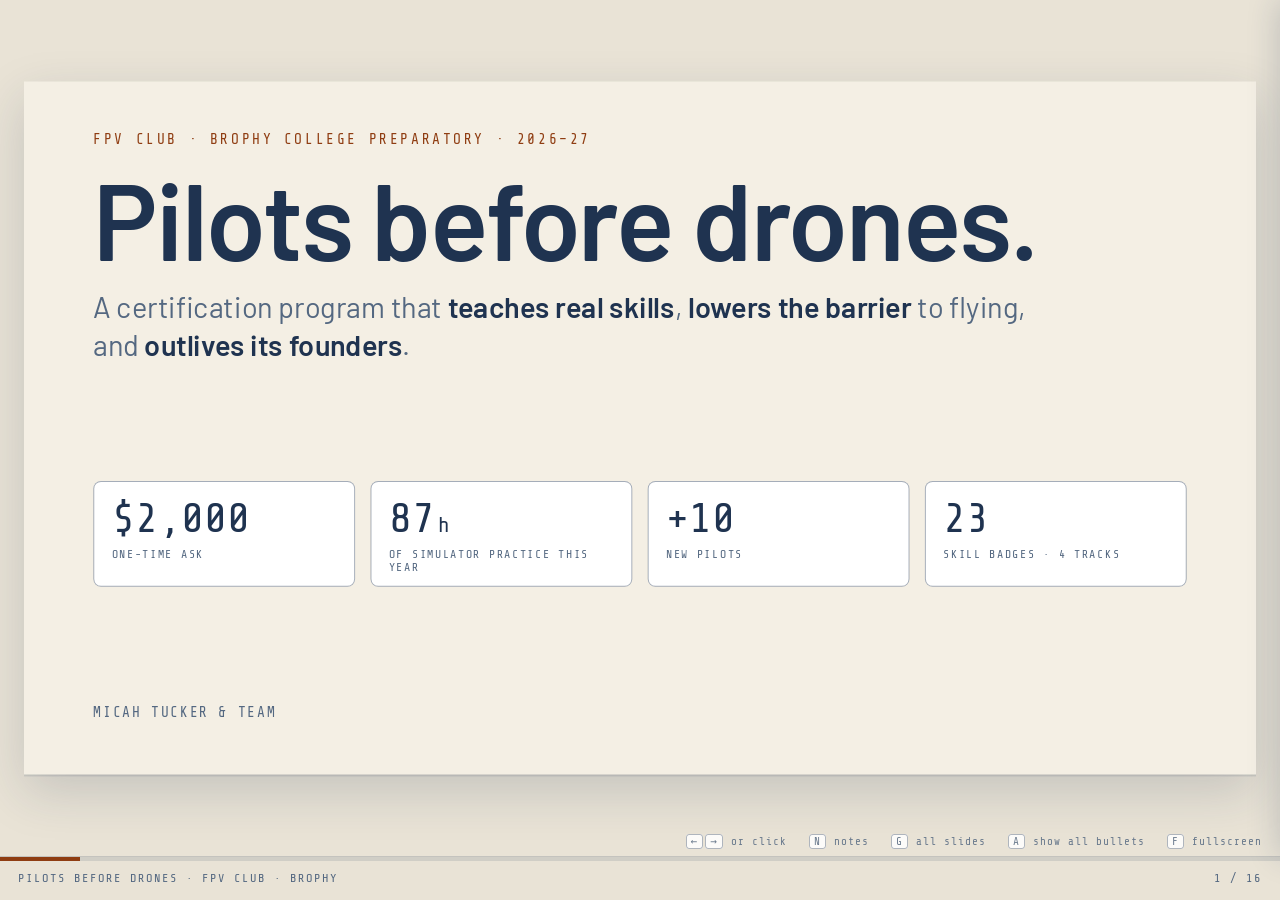
==== commit 2a618a27: "Deck follows the 23-badge catalogue Co-Authored-By: Claude Fable 5.1 <noreply@anthropic.com>" ====
--- a/index.html
+++ b/index.html
@@ -24,7 +24,7 @@
     <div class="stat"><div class="v">$2,000</div><div class="l">one-time ask</div></div>
     <div class="stat"><div class="v" id="liveHours">84<small>h</small></div><div class="l">of simulator practice this year</div></div>
     <div class="stat"><div class="v">+10</div><div class="l">new pilots</div></div>
-    <div class="stat"><div class="v">28</div><div class="l">skill badges · 4 tracks</div></div>
+    <div class="stat"><div class="v">23</div><div class="l">skill badges · 4 tracks</div></div>
   </div>
   <div class="byline">Micah Tucker &amp; team</div>
 </div></div>
@@ -37,11 +37,11 @@
   <h2>Four tracks of skill</h2>
   <div class="tracks">
     <div class="track frag" style="--c:var(--sky)"><div class="k">Flight</div><div class="n">7 badges</div><p>Sim hours, orbit and Split-S, line of sight, first real flight, freestyle, indoor proximity, racing.</p></div>
-    <div class="track frag" style="--c:var(--amber)"><div class="k">Build &amp; tech</div><div class="n">7 badges</div><p>Battery care, building, Betaflight, soldering, field repair, video systems, tuning.</p></div>
-    <div class="track frag" style="--c:var(--green)"><div class="k">Knowledge &amp; safety</div><div class="n">7 badges</div><p>Safe flight, electrical components, radio protocol, airspace, emergency procedures, event ops, FAA TRUST.</p></div>
-    <div class="track frag" style="--c:var(--violet)"><div class="k">Crew &amp; leadership</div><div class="n">7 badges</div><p>Spotter, cinematography, shot planning, editing, fleet steward, mentor, examiner.</p></div>
-  </div>
-  <p class="closer frag">A pilot is not a pilot until they can also <b>build</b>, <b>reason</b> and <b>lead</b>.</p>
+    <div class="track frag" style="--c:var(--amber)"><div class="k">Build &amp; tech</div><div class="n">6 badges</div><p>Battery care, building, Betaflight, soldering, field diagnostics, tuning.</p></div>
+    <div class="track frag" style="--c:var(--green)"><div class="k">Knowledge &amp; safety</div><div class="n">5 badges</div><p>Safe flight (with the basics of airspace), electrical components, radio protocol and video, event ops and emergencies, FAA TRUST.</p></div>
+    <div class="track frag" style="--c:var(--violet)"><div class="k">Crew &amp; leadership</div><div class="n">5 badges</div><p>Spotter, cinematography and shot planning, editing, fleet steward, mentor.</p></div>
+  </div>
+  <p class="closer frag">Twenty-three badges in all. A pilot is not a pilot until they can also <b>build</b>, <b>reason</b> and <b>lead</b>.</p>
 </div></div>
 </section>
 
@@ -100,7 +100,7 @@
       <li>Spot for a pilot; set up a flight zone; brief bystanders</li>
       <li>Plan a shoot with a coach; frame a follow, orbit and reveal; set up digital video</li>
       <li>Cut and colour-grade a clip; keep gear checked out and maintained</li>
-      <li>Teach a new member, then examine and sign off badges</li>
+      <li>Teach a new member, then sign off their badges as a mentor</li>
     </ul>
   </div>
 </div></div>
@@ -134,7 +134,7 @@
   <div class="cols wide-fig">
     <ul class="bul">
       <li class="frag"><b>A badge is one specific, testable skill.</b> Earn every badge in a tier and the next drone is yours to fly. "Who may fly what" is written down, not remembered.</li>
-      <li class="frag"><b>Demonstration, not attendance.</b> Quiz badges: 10 questions, 80% passes, the kiosk awards them. Bench badges: checklist, photo of the work, instructor approves. Witnessed badges: an examiner watches you meet the written standard. FAA TRUST on file.</li>
+      <li class="frag"><b>Demonstration, not attendance.</b> Quiz badges: 10 questions, 80% passes, the kiosk awards them. Bench badges: checklist, photo of the work, instructor approves. Witnessed badges: a mentor watches you meet the written standard. FAA TRUST on file.</li>
       <li class="frag"><b>The record.</b> One badge catalogue shared by kiosk and website. Every award signed by the approving instructor. Progress only moves forward. A visible board says exactly what each member can do.</li>
     </ul>
     <div id="ladder"></div>
@@ -172,14 +172,14 @@
   <div class="cols">
     <ul class="bul">
       <li class="frag"><b>Skills normally graduate with the seniors.</b> Here they are badges, and 80% of the club is underclassmen.</li>
-      <li class="frag"><b>Mentor:</b> coach a new member through two badges. <b>Examiner:</b> defined by badges held plus officer approval. The program produces its own teachers every year.</li>
+      <li class="frag"><b>Mentor:</b> coach a new member through two badges, then sign off the badges you hold, with officer approval. The program produces its own teachers every year.</li>
       <li class="frag"><b>Everything is written down:</b> the badge sheet, the safety rules, seven printed posters, a website that runs itself with live lab numbers.</li>
       <li class="frag"><b>Kiosk and lessons</b> are already built and maintained by students.</li>
       <li class="frag"><b>Recruiting moments:</b> the fall assembly pitch, a pep-rally race the whole school watches through the goggles, posters above the sims, a public website anyone can open.</li>
     </ul>
     <div>
       <div class="fig"><img src="assets/img/web/web-posters.jpg" alt="The posters page of the club website"><div class="cap">seven posters · print-ready, on the website</div></div>
-      <div class="fig"><img src="assets/img/web/web-flightschool.jpg" alt="Flight School on the website"><div class="cap">Flight School · all 28 badges, on any phone</div></div>
+      <div class="fig"><img src="assets/img/web/web-flightschool.jpg" alt="Flight School on the website"><div class="cap">Flight School · all 23 badges, on any phone</div></div>
     </div>
   </div>
 </div></div>
@@ -262,7 +262,7 @@
     <ul class="bul">
       <li class="frag"><b>The ask:</b> $2,000 for the badge program's training fleet, Best of Brophy and the community-period races. Not open-ended drone purchases.</li>
       <li class="frag"><b>Timeline:</b> Mr. Reasy → Mr. Burr for Student Activities sign-off → Stuco on the rally slot → the fall assembly pitch with recruiting.</li>
-      <li class="frag"><b>Once funded:</b> order the fleet, publish the badge sheet, certify current pilots as examiners, start every new member on Simulator Flight.</li>
+      <li class="frag"><b>Once funded:</b> order the fleet, publish the badge sheet, certify current pilots as mentors, start every new member on Simulator Flight.</li>
       <li class="frag"><b>Open items:</b> damage and liability policy, officer roles beyond President, early access to the event calendar.</li>
     </ul>
     <div class="qrs">
@@ -283,7 +283,7 @@
     <div class="qr hero"><img src="assets/qr/proposal.svg" alt="QR: proposal"><div class="t">Proposal</div><div class="u">the official doc</div></div>
     <div class="qr"><img src="assets/qr/deck.svg" alt="QR: this pitch"><div class="t">This pitch</div><div class="u">elmagoct.github.io/brophy-fpv-grant</div></div>
     <div class="qr"><img src="assets/qr/dashboard.svg" alt="QR: dashboard"><div class="t">Lab dashboard</div><div class="u">hours · leaderboard</div></div>
-    <div class="qr"><img src="assets/qr/flightschool.svg" alt="QR: Flight School"><div class="t">Flight School</div><div class="u">all 28 badges</div></div>
+    <div class="qr"><img src="assets/qr/flightschool.svg" alt="QR: Flight School"><div class="t">Flight School</div><div class="u">all 23 badges</div></div>
     <div class="qr"><img src="assets/qr/posters.svg" alt="QR: posters"><div class="t">The posters</div><div class="u">print-ready PDFs</div></div>
     <div class="qr"><img src="assets/qr/playlist.svg" alt="QR: playlist"><div class="t">Flight reel</div><div class="u">YouTube playlist</div></div>
   </div>
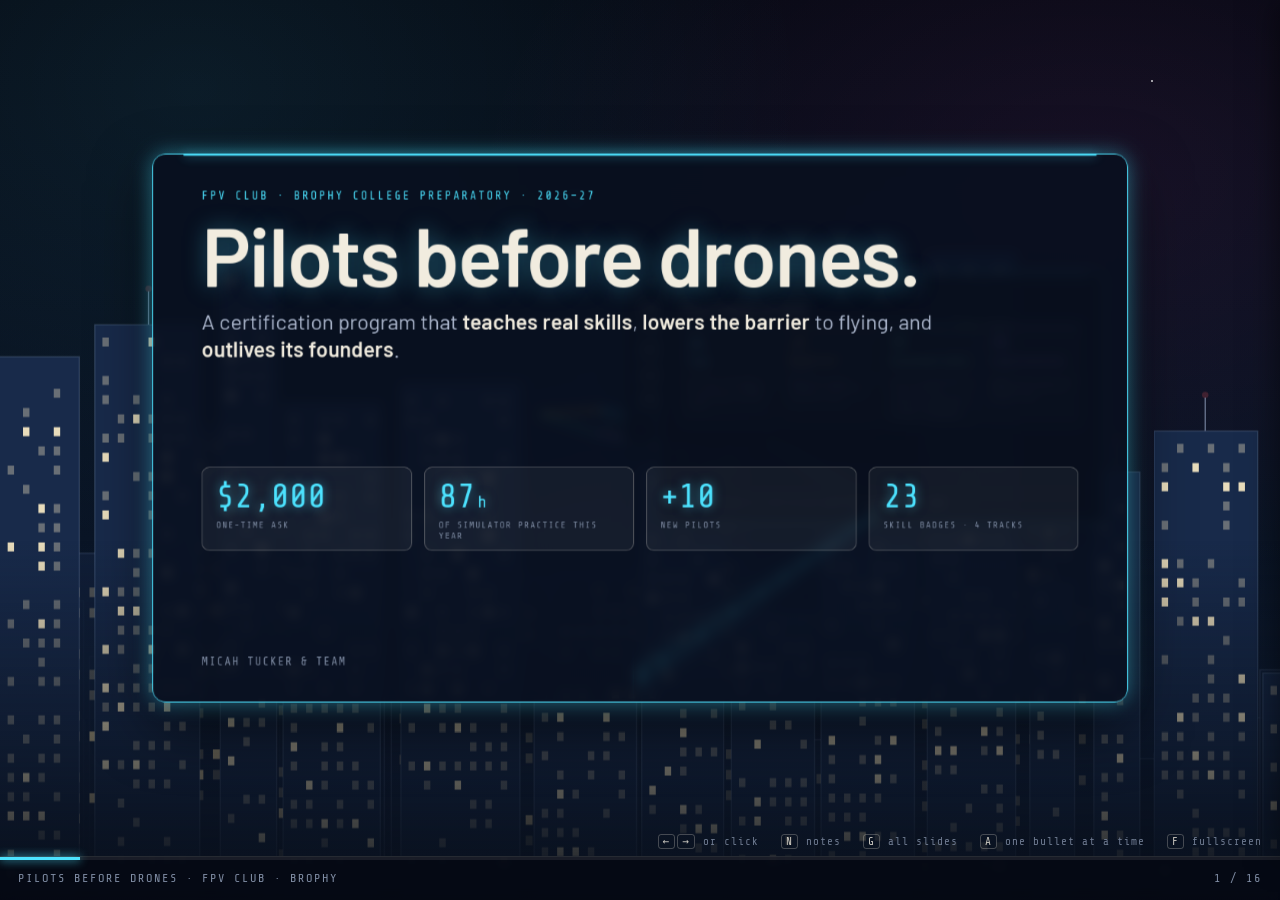
==== commit 57ac5d55: "Night fly-through: floating neon signs on a 3D route, pulsing trails, city and drones behind; skills" ====
--- a/index.html
+++ b/index.html
@@ -6,17 +6,22 @@
 <title>Pilots before drones — Brophy FPV Club grant pitch</title>
 <meta name="description" content="The Brophy FPV Badge Program: a 2026–27 grant pitch from the Brophy College Preparatory FPV Club. Skills, access, structure, gear.">
 <meta name="robots" content="noindex">
-<link rel="icon" href="data:image/svg+xml,<svg xmlns='http://www.w3.org/2000/svg' viewBox='0 0 32 32'><rect width='32' height='32' rx='6' fill='%231f3350'/><g stroke='%23f2ece0' stroke-width='2.4' fill='none' stroke-linecap='round'><path d='M9 9l14 14M23 9L9 23'/><circle cx='9' cy='9' r='4'/><circle cx='23' cy='9' r='4'/><circle cx='9' cy='23' r='4'/><circle cx='23' cy='23' r='4'/></g></svg>">
+<meta name="color-scheme" content="dark">
+<link rel="icon" href="data:image/svg+xml,<svg xmlns='http://www.w3.org/2000/svg' viewBox='0 0 32 32'><rect width='32' height='32' rx='6' fill='%230a1222'/><g stroke='%234de3ff' stroke-width='2.4' fill='none' stroke-linecap='round'><path d='M9 9l14 14M23 9L9 23'/><circle cx='9' cy='9' r='4'/><circle cx='23' cy='9' r='4'/><circle cx='9' cy='23' r='4'/><circle cx='23' cy='23' r='4'/></g></svg>">
 <link rel="stylesheet" href="assets/css/fonts.css">
 <link rel="stylesheet" href="assets/css/pitch.css">
 </head>
-<body>
-
-<div id="stage">
+<body class="show-all">
+
+<div id="sky"></div>
+<div id="city"><div class="layer l1"></div><div class="layer l2"></div><div class="layer l3"></div><div class="haze"></div></div>
+<div id="flyers"></div>
+
+<div id="world"><div id="route">
 
 <!-- 1 ================================================================= -->
-<section class="scene" data-title="Pilots before drones" data-nofrag>
-<div class="fit"><div class="slide title">
+<section class="scene" data-title="Pilots before drones" data-neon="#4de3ff" data-nofrag>
+<div class="panel title">
   <div class="eyebrow">FPV Club · Brophy College Preparatory · 2026–27</div>
   <h1>Pilots before drones.</h1>
   <p class="lede">A certification program that <b>teaches real skills</b>, <b>lowers the barrier</b> to flying, and <b>outlives its founders</b>.</p>
@@ -27,94 +32,57 @@
     <div class="stat"><div class="v">23</div><div class="l">skill badges · 4 tracks</div></div>
   </div>
   <div class="byline">Micah Tucker &amp; team</div>
-</div></div>
+</div>
 </section>
 
 <!-- 2 ================================================================= -->
-<section class="scene" data-title="Four tracks of skill">
-<div class="fit"><div class="slide">
+<section class="scene" data-title="Four tracks of skill" data-neon="#9dff57">
+<div class="panel">
   <div class="eyebrow">Skills we want people to learn</div>
   <h2>Four tracks of skill</h2>
   <div class="tracks">
-    <div class="track frag" style="--c:var(--sky)"><div class="k">Flight</div><div class="n">7 badges</div><p>Sim hours, orbit and Split-S, line of sight, first real flight, freestyle, indoor proximity, racing.</p></div>
-    <div class="track frag" style="--c:var(--amber)"><div class="k">Build &amp; tech</div><div class="n">6 badges</div><p>Battery care, building, Betaflight, soldering, field diagnostics, tuning.</p></div>
-    <div class="track frag" style="--c:var(--green)"><div class="k">Knowledge &amp; safety</div><div class="n">5 badges</div><p>Safe flight (with the basics of airspace), electrical components, radio protocol and video, event ops and emergencies, FAA TRUST.</p></div>
-    <div class="track frag" style="--c:var(--violet)"><div class="k">Crew &amp; leadership</div><div class="n">5 badges</div><p>Spotter, cinematography and shot planning, editing, fleet steward, mentor.</p></div>
+    <div class="track frag" style="--c:#4de3ff"><svg viewBox="0 0 64 64"><path d="M12 40 L32 20 L52 40"/><circle cx="32" cy="20" r="6"/><path d="M8 48 H56"/><circle cx="12" cy="40" r="5"/><circle cx="52" cy="40" r="5"/></svg><div class="k">Flight</div><div class="n">7 badges</div><p>Sim hours, orbit and Split-S, line of sight, first real flight, freestyle, indoor proximity, racing.</p></div>
+    <div class="track frag" style="--c:#ffc14d"><svg viewBox="0 0 64 64"><path d="M14 50 L38 26"/><path d="M34 22 L42 30"/><path d="M38 14 L50 26 L44 32 L32 20 Z"/><circle cx="16" cy="48" r="4"/><path d="M46 46 H58 M52 40 V52"/></svg><div class="k">Build &amp; tech</div><div class="n">6 badges</div><p>Battery care, building, Betaflight, soldering, field diagnostics, tuning.</p></div>
+    <div class="track frag" style="--c:#5dffc3"><svg viewBox="0 0 64 64"><path d="M32 8 L52 16 V32 C52 44 42 52 32 56 C22 52 12 44 12 32 V16 Z"/><path d="M24 32 L30 38 L42 24"/></svg><div class="k">Knowledge &amp; safety</div><div class="n">5 badges</div><p>Safe flight with the basics of airspace, electrical components, radio protocol and video, event ops and emergencies, FAA TRUST.</p></div>
+    <div class="track frag" style="--c:#b388ff"><svg viewBox="0 0 64 64"><circle cx="22" cy="22" r="7"/><circle cx="44" cy="26" r="6"/><path d="M8 50 C8 38 16 34 22 34 C28 34 36 38 36 50"/><path d="M34 48 C36 40 40 38 44 38 C50 38 56 42 56 50"/></svg><div class="k">Crew &amp; leadership</div><div class="n">5 badges</div><p>Spotter, cinematography and shot planning, editing, fleet steward, mentor.</p></div>
   </div>
   <p class="closer frag">Twenty-three badges in all. A pilot is not a pilot until they can also <b>build</b>, <b>reason</b> and <b>lead</b>.</p>
-</div></div>
-</section>
-
-<!-- 3–6: one slide per track, filled from badges.js ==================== -->
-<section class="scene" data-title="Track: Flight" data-nofrag>
-<div class="fit"><div class="slide">
-  <div class="eyebrow">Skills · track 1 of 4</div>
-  <h2>Flight</h2>
-  <div class="badgelist" data-track="flight"></div>
-</div></div>
-</section>
-
-<section class="scene" data-title="Track: Build &amp; tech" data-nofrag>
-<div class="fit"><div class="slide">
-  <div class="eyebrow">Skills · track 2 of 4</div>
-  <h2>Build &amp; tech</h2>
-  <div class="badgelist" data-track="build"></div>
-</div></div>
-</section>
-
-<section class="scene" data-title="Track: Knowledge &amp; safety" data-nofrag>
-<div class="fit"><div class="slide">
-  <div class="eyebrow">Skills · track 3 of 4</div>
-  <h2>Knowledge &amp; safety</h2>
-  <div class="badgelist" data-track="know"></div>
-</div></div>
-</section>
-
-<section class="scene" data-title="Track: Crew &amp; leadership" data-nofrag>
-<div class="fit"><div class="slide">
-  <div class="eyebrow">Skills · track 4 of 4</div>
-  <h2>Crew &amp; leadership</h2>
-  <div class="badgelist" data-track="crew"></div>
-</div></div>
+</div>
+</section>
+
+<!-- 3–6 ============================================================== -->
+<section class="scene" data-title="Track: Flight" data-neon="#4de3ff" data-nofrag>
+<div class="panel"><div class="eyebrow">Skills · track 1 of 4</div><h2>Flight</h2><div class="badgelist" data-track="flight"></div></div>
+</section>
+<section class="scene" data-title="Track: Build &amp; tech" data-neon="#ffc14d" data-nofrag>
+<div class="panel"><div class="eyebrow">Skills · track 2 of 4</div><h2>Build &amp; tech</h2><div class="badgelist" data-track="build"></div></div>
+</section>
+<section class="scene" data-title="Track: Knowledge &amp; safety" data-neon="#5dffc3" data-nofrag>
+<div class="panel"><div class="eyebrow">Skills · track 3 of 4</div><h2>Knowledge &amp; safety</h2><div class="badgelist" data-track="know"></div></div>
+</section>
+<section class="scene" data-title="Track: Crew &amp; leadership" data-neon="#b388ff" data-nofrag>
+<div class="panel"><div class="eyebrow">Skills · track 4 of 4</div><h2>Crew &amp; leadership</h2><div class="badgelist" data-track="crew"></div></div>
 </section>
 
 <!-- 7 ================================================================= -->
-<section class="scene" data-title="What a graduate can do" data-nofrag>
-<div class="fit"><div class="slide">
+<section class="scene" data-title="What a graduate can do" data-neon="#ff4fd8" data-nofrag>
+<div class="panel">
   <div class="eyebrow">Skills · the whole list</div>
   <h2>What a student walks away able to do</h2>
-  <div class="twocol">
-    <ul class="bul small">
-      <li>Fly a quad in acro: hover, orbit, Split-S, gaps, power loops, clean race laps</li>
-      <li>Take off, hover and land without goggles when the video dies</li>
-      <li>Build a drone from parts; solder ESCs, motors and wiring</li>
-      <li>Flash and configure Betaflight; bind a radio; set and test a failsafe</li>
-      <li>Choose motors, ESCs, props and batteries that match each other</li>
-      <li>Charge, store, inspect and dispose of LiPo batteries safely</li>
-      <li>Diagnose a drone that won't arm; swap a motor or prop in the field</li>
-    </ul>
-    <ul class="bul small">
-      <li>Tune out an oscillation with PID and filter changes</li>
-      <li>Read airspace: Class B, the 400 ft ceiling, B4UFLY, LAANC; hold FAA TRUST</li>
-      <li>Run emergency procedures: failsafe, flyaway, LiPo fire, incident report</li>
-      <li>Spot for a pilot; set up a flight zone; brief bystanders</li>
-      <li>Plan a shoot with a coach; frame a follow, orbit and reveal; set up digital video</li>
-      <li>Cut and colour-grade a clip; keep gear checked out and maintained</li>
-      <li>Teach a new member, then sign off their badges as a mentor</li>
-    </ul>
-  </div>
-</div></div>
+  <div id="carousel" class="no-nav"></div>
+  <p class="closer small">drag or use ‹ › to turn · it keeps turning on its own</p>
+</div>
 </section>
 
 <!-- 8 ================================================================= -->
-<section class="scene" data-title="Lowering the barrier to entry">
-<div class="fit"><div class="slide">
+<section class="scene" data-title="Lowering the barrier to entry" data-neon="#5aa9ff">
+<div class="panel">
   <div class="eyebrow">Lowering the barrier to entry</div>
   <h2>Anyone can start flying today, for free</h2>
   <div class="cols">
     <ul class="bul">
       <li class="frag"><b>The sim lab.</b> Five FPV simulators in the IC, open 7:00–4:00 on school days. Tap your name, pick a sim, fly. Crashes cost nothing.</li>
-      <li class="frag"><b>No seat? Ground School.</b> 45 lessons, about 140 minutes, on the kiosk or any phone. Drills on the real transmitter; progress follows the pilot.</li>
+      <li class="frag"><b>No seat? Ground School.</b> 43 lessons on the kiosk or any phone. Drills on the real transmitter; progress follows the pilot.</li>
       <li class="frag"><b>Zero cost to the student.</b> Sim hours, lessons, quizzes and FAA TRUST are free. Club gear is shared and checked out.</li>
       <li class="frag"><b>Clear first steps.</b> Name at the kiosk → 7.5 sim hours → Safe Flight and Battery Care quizzes → build and flash a Meteor → first real flight.</li>
     </ul>
@@ -123,28 +91,28 @@
       <div id="liveStats"></div>
     </div>
   </div>
-</div></div>
+</div>
 </section>
 
 <!-- 9 ================================================================= -->
-<section class="scene" data-title="Structure that ensures learning">
-<div class="fit"><div class="slide">
+<section class="scene" data-title="Structure that ensures learning" data-neon="#ffc14d">
+<div class="panel">
   <div class="eyebrow">Structure that ensures learning</div>
   <h2>Badges unlock gear</h2>
   <div class="cols wide-fig">
     <ul class="bul">
       <li class="frag"><b>A badge is one specific, testable skill.</b> Earn every badge in a tier and the next drone is yours to fly. "Who may fly what" is written down, not remembered.</li>
       <li class="frag"><b>Demonstration, not attendance.</b> Quiz badges: 10 questions, 80% passes, the kiosk awards them. Bench badges: checklist, photo of the work, instructor approves. Witnessed badges: a mentor watches you meet the written standard. FAA TRUST on file.</li>
-      <li class="frag"><b>The record.</b> One badge catalogue shared by kiosk and website. Every award signed by the approving instructor. Progress only moves forward. A visible board says exactly what each member can do.</li>
+      <li class="frag"><b>The record.</b> One badge catalogue shared by kiosk and website. Every award signed by the approving instructor. Progress only moves forward.</li>
     </ul>
     <div id="ladder"></div>
   </div>
-</div></div>
+</div>
 </section>
 
 <!-- 10 ================================================================ -->
-<section class="scene" data-title="Structure that ensures safety">
-<div class="fit"><div class="slide">
+<section class="scene" data-title="Structure that ensures safety" data-neon="#ff7a45">
+<div class="panel">
   <div class="eyebrow">Structure that ensures safety</div>
   <h2>A written safety standard</h2>
   <div class="cols">
@@ -161,17 +129,17 @@
       <div class="fig"><img src="assets/img/posters/03-map-tier0.jpg" alt="Tier 0 trail map poster" class="tall"><div class="cap">Tier 0 trail map · hangs above the sims</div></div>
     </div>
   </div>
-</div></div>
+</div>
 </section>
 
 <!-- 11 ================================================================ -->
-<section class="scene" data-title="Structure that ensures sustainability">
-<div class="fit"><div class="slide">
+<section class="scene" data-title="Structure that ensures sustainability" data-neon="#5dffc3">
+<div class="panel">
   <div class="eyebrow">Structure that ensures sustainability</div>
   <h2>Built to outlive its founders</h2>
   <div class="cols">
     <ul class="bul">
-      <li class="frag"><b>Skills normally graduate with the seniors.</b> Here they are badges, and 80% of the club is underclassmen.</li>
+      <li class="frag"><b>Skills normally graduate with the seniors.</b> Here they are badges, and the club is heavily underclassmen, gaining members every week.</li>
       <li class="frag"><b>Mentor:</b> coach a new member through two badges, then sign off the badges you hold, with officer approval. The program produces its own teachers every year.</li>
       <li class="frag"><b>Everything is written down:</b> the badge sheet, the safety rules, seven printed posters, a website that runs itself with live lab numbers.</li>
       <li class="frag"><b>Kiosk and lessons</b> are already built and maintained by students.</li>
@@ -182,122 +150,84 @@
       <div class="fig"><img src="assets/img/web/web-flightschool.jpg" alt="Flight School on the website"><div class="cap">Flight School · all 23 badges, on any phone</div></div>
     </div>
   </div>
-</div></div>
+</div>
 </section>
 
 <!-- 12 ================================================================ -->
-<section class="scene" data-title="The equipment we want">
-<div class="fit"><div class="slide">
+<section class="scene" data-title="Other yields for Brophy" data-neon="#ff4fd8">
+<div class="panel">
+  <div class="eyebrow">Other yields for Brophy</div>
+  <h2>What else the school gets</h2>
+  <div class="yields">
+    <div class="yield frag"><svg viewBox="0 0 64 64"><rect x="8" y="16" width="36" height="32" rx="4"/><path d="M44 28 L58 20 V44 L44 36"/><circle cx="20" cy="30" r="4"/></svg><h4>Best of Brophy</h4><p>Short aerial clips through the year for games, dances and clubs, cut into two showcase films a year for admissions, assemblies and social media.</p></div>
+    <div class="yield frag"><svg viewBox="0 0 64 64"><path d="M10 50 L22 20 L34 50"/><path d="M15 40 H29"/><path d="M40 20 H56 M40 32 H56 M40 44 H52"/></svg><h4>Already in the field</h4><p>We have already flown and filmed at a couple of school events this year, with a spotter and the event protocol. The pipeline exists; this scales it.</p></div>
+    <div class="yield frag"><svg viewBox="0 0 64 64"><path d="M8 48 C8 30 20 22 32 22 C44 22 56 30 56 48"/><path d="M16 48 V36 M48 48 V36"/><circle cx="32" cy="36" r="5"/><path d="M26 56 H38"/></svg><h4>Community-period races</h4><p>The pep rally, "Written in the Stars": a live FPV race on the scoreboard. The same course runs as a core-programming and a lunch race, flown only by Racing-badge pilots.</p></div>
+    <div class="yield frag"><svg viewBox="0 0 64 64"><circle cx="32" cy="32" r="22"/><path d="M32 10 V54 M10 32 H54"/><path d="M18 18 C26 28 38 28 46 18 M18 46 C26 36 38 36 46 46"/></svg><h4>Interest is already here</h4><p>Stuco, the racing club, admissions and sports have asked for footage. Teams get clips they can use the same week.</p></div>
+    <div class="yield frag"><svg viewBox="0 0 64 64"><rect x="10" y="12" width="44" height="40" rx="4"/><path d="M18 24 H46 M18 32 H46 M18 40 H34"/></svg><h4>A model other clubs can copy</h4><p>Badge → gate → gear is not drone-specific. Robotics, shop, A/V: any club with expensive tools and a safety question can run the same system.</p></div>
+  </div>
+</div>
+</section>
+
+<!-- 13 ================================================================ -->
+<section class="scene" data-title="The equipment we want" data-neon="#4de3ff">
+<div class="panel">
   <div class="eyebrow">Equipment</div>
   <h2>The equipment we want, and why</h2>
-  <table class="gear">
-    <tr class="frag"><td class="q">2 ×</td><td class="what">Meteor 75 Pro trainers</td><td class="why">Sub-250 g, ducted, safe indoors, cheap to crash. Eight students are waiting with no drone to share.</td></tr>
-    <tr class="frag"><td class="q">2 + 2</td><td class="what">DJI N3 goggles + RadioMaster Pocket radios</td><td class="why">Two pilots training or flying at once. About an eight-year life: the part the school buys once.</td></tr>
-    <tr class="frag"><td class="q">1 (+ spare)</td><td class="what">Pavo 20 Pro cinewhoop</td><td class="why">Ducted camera ship with a D-log camera: the drone Best of Brophy is shot on, and the top-tier test airframe.</td></tr>
-    <tr class="frag"><td class="q">kit</td><td class="what">Batteries, 1S charger, spare frames, props, motors, smoke stopper, screwdrivers, backpack</td><td class="why">Crashes become repairs, not purchases. Members fix what they break: that is a badge, not a chore.</td></tr>
-  </table>
-  <p class="closer frag">Everything under 250 g except the camera tier. Airframes last about 4 years, pilot kit about 8. Many essentials donated by members. <b>Est. $1,975 of the $2,000 ask, one time.</b></p>
-</div></div>
-</section>
-
-<!-- 13 ================================================================ -->
-<section class="scene" data-title="Budget at a glance" data-nofrag>
-<div class="fit"><div class="slide">
+  <div class="gear">
+    <div class="item frag"><div class="pic"><img src="assets/img/gear/goggles.png" alt="DJI Goggles N3"></div><div class="q">2 ×</div><h4>DJI N3 goggles</h4><p>Two pilots can train or fly at once. About an eight-year life: the part the school buys once.</p></div>
+    <div class="item frag"><div class="pic"><img src="assets/img/gear/radio.png" alt="RadioMaster Pocket"></div><div class="q">2 ×</div><h4>RadioMaster Pocket</h4><p>One radio each for the sim and the air. Lasts as long as the goggles.</p></div>
+    <div class="item frag"><div class="pic"><img src="assets/img/gear/meteor.png" alt="BetaFPV Meteor 75 Pro"></div><div class="q">2 ×</div><h4>Meteor 75 Pro trainers</h4><p>Sub-250 g, ducted, safe indoors, cheap to crash. Eight students are waiting with no drone to share.</p></div>
+    <div class="item frag"><div class="pic"><img src="assets/img/gear/pavo.png" alt="BetaFPV Pavo 20 Pro"></div><div class="q">1 ×</div><h4>Pavo 20 Pro cinewhoop</h4><p>Ducted camera ship with a D-log camera: the drone Best of Brophy is shot on, and the Tier 2 test airframe.</p></div>
+  </div>
+  <div class="accessories frag"><b>Accessories:</b> batteries, a 1S charger, frames, props, electronics, a smoke stopper, screwdrivers, a backpack. Crashes become repairs, not purchases. <span class="tbd">Still TBD on what we can afford.</span></div>
+  <p class="closer">Everything under 250 g except the camera tier. Airframes last about 4 years, the pilot kit about 8. Many essentials donated by members.</p>
+</div>
+</section>
+
+<!-- 14 ================================================================ -->
+<section class="scene" data-title="Budget at a glance" data-neon="#9dff57" data-nofrag>
+<div class="panel">
   <div class="eyebrow">Equipment · the numbers</div>
   <h2>Budget at a glance</h2>
-  <div class="cols even">
-    <table class="budget">
-      <tr><td>Pilot kit: 2 goggles, 2 radios</td><td>$682</td></tr>
-      <tr><td>Trainers: 2 × Meteor 75 Pro</td><td>$480</td></tr>
-      <tr><td>Camera ship: Pavo 20 Pro + spare frame/motors</td><td>$470</td></tr>
-      <tr><td>Power: trainer and 3S batteries, charger</td><td>$114</td></tr>
-      <tr><td>Spares and tools</td><td>$66</td></tr>
-      <tr><td>Pep-rally race course (priced with Stuco)</td><td>~$50</td></tr>
-      <tr class="total"><td>Estimated with tax and shipping</td><td>≈ $1,975</td></tr>
-    </table>
-    <ul class="bul">
-      <li>Fits inside the $2,000 ask with about $50 of headroom</li>
-      <li>Prices fluctuate: the final list and cost follow the proposal's parts list. Meet with Micah when ordering.</li>
-      <li>A one-time build-out. We are not planning to be back next year asking for the same thing.</li>
-      <li>The full line-by-line list, with a reason beside every item, is in the proposal.</li>
-    </ul>
-  </div>
-</div></div>
-</section>
-
-<!-- 14 ================================================================ -->
-<section class="scene" data-title="What it produces">
-<div class="fit"><div class="slide">
-  <div class="eyebrow">What it produces</div>
-  <h2>Footage and events the school can use</h2>
-  <div class="cols even">
-    <div>
-      <h3>Best of Brophy · organization videos</h3>
-      <ul class="bul">
-        <li class="frag">Short aerial clips through the year: games, dances, clubs, a campus flythrough</li>
-        <li class="frag">Two showcase films a year for admissions, assemblies and social media</li>
-        <li class="frag">Shot director, editor, and every graduated pilot as a shooter</li>
-        <li class="frag">Interest already expressed by Stuco, the racing club, admissions and sports</li>
-      </ul>
-    </div>
-    <div>
-      <h3>Community-period races</h3>
-      <ul class="bul">
-        <li class="frag">Pep rally, "Written in the Stars": a live FPV race, pilot's-eye feed on the scoreboard</li>
-        <li class="frag">A core-programming period race and a lunch race on the same course</li>
-        <li class="frag">LED-lit Meteor trainers, 3D-printed gates, PVC frames</li>
-        <li class="frag">Only Racing-badge pilots fly the course; a spotter and event ops on every heat</li>
-      </ul>
-    </div>
-  </div>
-</div></div>
+  <div class="budget" id="budget"></div>
+  <p class="closer">A one-time build-out inside the $2,000 ask. Prices fluctuate: the final order follows the proposal's parts list, with Micah in the room. The full line-by-line list, with a reason beside every item, is in the proposal.</p>
+</div>
 </section>
 
 <!-- 15 ================================================================ -->
-<section class="scene" data-title="The ask">
-<div class="fit"><div class="slide">
-  <div class="eyebrow">The ask</div>
-  <h2>$2,000, tied to three projects</h2>
-  <div class="cols">
-    <ul class="bul">
-      <li class="frag"><b>The ask:</b> $2,000 for the badge program's training fleet, Best of Brophy and the community-period races. Not open-ended drone purchases.</li>
-      <li class="frag"><b>Timeline:</b> Mr. Reasy → Mr. Burr for Student Activities sign-off → Stuco on the rally slot → the fall assembly pitch with recruiting.</li>
-      <li class="frag"><b>Once funded:</b> order the fleet, publish the badge sheet, certify current pilots as mentors, start every new member on Simulator Flight.</li>
-      <li class="frag"><b>Open items:</b> damage and liability policy, officer roles beyond President, early access to the event calendar.</li>
-    </ul>
-    <div class="qrs">
-      <div class="qr big hero"><img src="assets/qr/proposal.svg" alt="QR: the official proposal"><div class="t">The official proposal</div><div class="u">full badge list · budget · timeline</div></div>
-      <div class="qr"><img src="assets/qr/dashboard.svg" alt="QR: live dashboard"><div class="t">Live lab dashboard</div></div>
-      <div class="qr"><img src="assets/qr/flightschool.svg" alt="QR: Flight School"><div class="t">Flight School</div></div>
-    </div>
-  </div>
-</div></div>
+<section class="scene" data-title="Timeline" data-neon="#5aa9ff" data-nofrag>
+<div class="panel">
+  <div class="eyebrow">Timeline</div>
+  <h2>Where this goes next</h2>
+  <div class="timeline" id="timeline"></div>
+  <p class="closer">Once funded: order the fleet, publish the badge sheet, certify current pilots as mentors, and start every new member on Simulator Flight.</p>
+</div>
 </section>
 
 <!-- 16 ================================================================ -->
-<section class="scene" data-title="Thank you" data-nofrag>
-<div class="fit"><div class="slide">
+<section class="scene" data-title="Thank you" data-neon="#ff4fd8" data-nofrag>
+<div class="panel">
   <div class="eyebrow">Thank you</div>
   <h2>Questions?</h2>
-  <div class="qrs six">
-    <div class="qr hero"><img src="assets/qr/proposal.svg" alt="QR: proposal"><div class="t">Proposal</div><div class="u">the official doc</div></div>
-    <div class="qr"><img src="assets/qr/deck.svg" alt="QR: this pitch"><div class="t">This pitch</div><div class="u">elmagoct.github.io/brophy-fpv-grant</div></div>
-    <div class="qr"><img src="assets/qr/dashboard.svg" alt="QR: dashboard"><div class="t">Lab dashboard</div><div class="u">hours · leaderboard</div></div>
-    <div class="qr"><img src="assets/qr/flightschool.svg" alt="QR: Flight School"><div class="t">Flight School</div><div class="u">all 23 badges</div></div>
-    <div class="qr"><img src="assets/qr/posters.svg" alt="QR: posters"><div class="t">The posters</div><div class="u">print-ready PDFs</div></div>
-    <div class="qr"><img src="assets/qr/playlist.svg" alt="QR: playlist"><div class="t">Flight reel</div><div class="u">YouTube playlist</div></div>
+  <div class="qrs">
+    <div class="qr hero"><img src="assets/qr/proposal.png" alt="QR: proposal"><div class="t">Proposal</div><div class="u">the official doc</div></div>
+    <div class="qr"><img src="assets/qr/deck.png" alt="QR: this pitch"><div class="t">This pitch</div><div class="u">elmagoct.github.io/brophy-fpv-grant</div></div>
+    <div class="qr"><img src="assets/qr/dashboard.png" alt="QR: dashboard"><div class="t">Lab dashboard</div><div class="u">hours · leaderboard</div></div>
+    <div class="qr"><img src="assets/qr/flightschool.png" alt="QR: Flight School"><div class="t">Flight School</div><div class="u">all 23 badges</div></div>
+    <div class="qr"><img src="assets/qr/posters.png" alt="QR: posters"><div class="t">The posters</div><div class="u">print-ready PDFs</div></div>
+    <div class="qr"><img src="assets/qr/playlist.png" alt="QR: playlist"><div class="t">Flight reel</div><div class="u">YouTube playlist</div></div>
   </div>
   <p class="closer">FPV Club · Brophy College Preparatory · Micah Tucker &amp; team · mtucker27@brophybroncos.org</p>
-</div></div>
-</section>
-
-</div><!-- /stage -->
-
-<div id="chrome">
+</div>
+</section>
+
+</div></div><!-- /route /world -->
+
+<div id="hud">
   <div id="progress"><i></i></div>
   <div id="footer"><span>Pilots before drones · FPV Club · Brophy</span><span id="counter">1 / 16</span></div>
 </div>
-<div id="hint"><kbd>←</kbd><kbd>→</kbd> or click &nbsp; <kbd>N</kbd> notes &nbsp; <kbd>G</kbd> all slides &nbsp; <kbd>A</kbd> show all bullets &nbsp; <kbd>F</kbd> fullscreen</div>
+<div id="hint"><kbd>←</kbd><kbd>→</kbd> or click &nbsp; <kbd>N</kbd> notes &nbsp; <kbd>G</kbd> all slides &nbsp; <kbd>A</kbd> one bullet at a time &nbsp; <kbd>F</kbd> fullscreen</div>
 
 <aside id="notes" class="no-nav"><h3>Speaker notes</h3><div id="notesBody"><p class="hint">Loading SCRIPT.md…</p></div></aside>
 <div id="menu" class="no-nav"><div><h3>Slides</h3><div class="list" id="menuList"></div></div></div>
--- a/assets/css/pitch.css
+++ b/assets/css/pitch.css
@@ -1,188 +1,264 @@
 /* ============================================================================
-   Brophy FPV Club · grant pitch — a plain slideshow.
-   Paper background, blue-black ink, rust accent, the club's four fonts.
-   Each slide is laid out on a fixed 1280×720 canvas and scaled to the window
-   by JS (--fit), so it looks the same on a laptop and a projector.
+   Brophy FPV Club · grant pitch — a night fly-through.
+   The city is the background; every slide is a floating neon sign placed along
+   a winding 3D route; a pulsing trail runs sign to sign; the camera flies.
+   Sign content is laid out on a fixed 1280×720 canvas and scaled by --fit.
    ========================================================================== */
 
 :root{
-  --paper:#f4efe4; --paper-2:#eae2d1;
-  --ink:#1f3350; --ink-soft:#546881;
-  --rust:#8f3d12; --amber:#7d5810; --green:#1f5230;
-  --sky:#1c5578; --violet:#4b3287; --gold:#f0a91a;
-  --line:rgba(31,51,80,.18); --line-hard:rgba(31,51,80,.4);
-  --white:#ffffff;
+  --bg:#070d18; --bg2:#0c1628;
+  --panel:rgba(9,16,31,.86); --panel-2:rgba(255,255,255,.05);
+  --text:#f1ecdf; --soft:#aeb9cf; --dim:#7f8ca3;
+  --line:rgba(241,236,223,.14); --line-hard:rgba(241,236,223,.3);
+  --neon:#4de3ff;
   --font-mono:'Share Tech Mono','Consolas',monospace;
   --font-body:'Barlow','Segoe UI',system-ui,sans-serif;
   --fit:1;
 }
 *{box-sizing:border-box}
 html,body{height:100%;margin:0}
-body{background:#e9e3d6; color:var(--ink); font-family:var(--font-body); overflow:hidden; -webkit-font-smoothing:antialiased; user-select:none}
+body{background:var(--bg); color:var(--text); font-family:var(--font-body); overflow:hidden; -webkit-font-smoothing:antialiased; user-select:none}
 a{color:inherit} button{font:inherit}
 
-/* ------------------------------------------------------------- stage */
-#stage{position:fixed; inset:0 0 44px 0; display:grid; place-items:center}
-.scene{position:absolute; inset:0; display:grid; place-items:center; visibility:hidden}
-.scene.active,.scene.leaving{visibility:visible}
-.scene.active{z-index:2} .scene.leaving{z-index:1; pointer-events:none}
-.fit{width:1280px; height:720px; flex:none; transform:scale(var(--fit)); transform-origin:center;
-  margin:calc((var(--fit) - 1) * 360px) calc((var(--fit) - 1) * 640px)}
-.slide{
-  width:1280px; height:720px; position:relative; overflow:hidden;
-  background:var(--paper); color:var(--ink);
-  box-shadow:0 2px 0 rgba(31,51,80,.12), 0 18px 50px rgba(31,51,80,.18);
-  padding:52px 72px 56px; display:flex; flex-direction:column; gap:18px;
+/* ---------------------------------------------------------------- sky */
+#sky{position:fixed; inset:0; z-index:0; background:
+  radial-gradient(ellipse at 50% 120%, #1b2d4f 0%, rgba(27,45,79,0) 55%),
+  radial-gradient(ellipse at 15% 10%, rgba(77,227,255,.08) 0%, rgba(0,0,0,0) 40%),
+  radial-gradient(ellipse at 85% 20%, rgba(255,79,216,.07) 0%, rgba(0,0,0,0) 40%),
+  linear-gradient(#050913 0%, #0a1526 60%, #122240 100%)}
+#sky::after{content:''; position:absolute; inset:0; background-image:
+  radial-gradient(1px 1px at 12% 18%, rgba(255,255,255,.7) 50%, transparent 51%),
+  radial-gradient(1px 1px at 28% 8%, rgba(255,255,255,.5) 50%, transparent 51%),
+  radial-gradient(1.5px 1.5px at 45% 22%, rgba(255,255,255,.6) 50%, transparent 51%),
+  radial-gradient(1px 1px at 63% 12%, rgba(255,255,255,.6) 50%, transparent 51%),
+  radial-gradient(1px 1px at 77% 30%, rgba(255,255,255,.45) 50%, transparent 51%),
+  radial-gradient(1.5px 1.5px at 90% 9%, rgba(255,255,255,.6) 50%, transparent 51%),
+  radial-gradient(1px 1px at 36% 36%, rgba(255,255,255,.35) 50%, transparent 51%),
+  radial-gradient(1px 1px at 55% 5%, rgba(255,255,255,.5) 50%, transparent 51%);
+  background-size:100% 100%}
+
+/* --------------------------------------------------------------- city */
+#city{position:fixed; inset:0; z-index:1; pointer-events:none; overflow:hidden}
+#city .layer{position:absolute; left:-150vw; width:400vw; bottom:0; background-repeat:repeat-x; background-position:0 100%;
+  transition:transform 1.25s cubic-bezier(.6,0,.2,1); will-change:transform}
+#city .l1{height:52vh; opacity:.55}
+#city .l2{height:64vh; opacity:.8}
+#city .l3{height:74vh}
+#city .haze{position:absolute; left:0; right:0; bottom:0; height:40vh; background:linear-gradient(to top, rgba(7,13,24,.95), rgba(7,13,24,0))}
+
+/* ------------------------------------------------------------- flyers */
+#flyers{position:fixed; inset:0; z-index:2; pointer-events:none; overflow:hidden}
+.flyer{position:absolute; left:-20vw; top:var(--y); width:var(--w); animation:fly var(--dur) linear infinite; animation-delay:var(--delay); opacity:var(--op); filter:drop-shadow(0 0 6px rgba(77,227,255,.25))}
+.flyer svg{width:100%; height:auto; overflow:visible; transform:rotate(var(--tilt))}
+@keyframes fly{0%{transform:translate3d(0, 0, 0)} 50%{transform:translate3d(60vw, var(--dy), 0)} 100%{transform:translate3d(140vw, 0, 0)}}
+.flyer.rev{animation-name:flyrev; left:auto; right:-20vw}
+@keyframes flyrev{0%{transform:translate3d(0,0,0) scaleX(-1)} 50%{transform:translate3d(-60vw, var(--dy), 0) scaleX(-1)} 100%{transform:translate3d(-140vw,0,0) scaleX(-1)}}
+.quad .duct{fill:rgba(20,30,50,.9); stroke:#9fb3d1; stroke-width:1.4}
+.quad .prop{fill:rgba(190,215,255,.18); stroke:rgba(190,215,255,.35); stroke-width:.6; transform-box:fill-box; transform-origin:center; animation:spin .18s linear infinite}
+.quad .frame{stroke:#c9d4e6; stroke-width:3; stroke-linecap:round; fill:none}
+.quad .body{fill:#1a2a46; stroke:#c9d4e6; stroke-width:1.5}
+.quad .canopy{fill:var(--neon-c, #4de3ff); opacity:.85}
+.quad .lens{fill:#0b1120; stroke:#9fb3d1; stroke-width:1}
+.quad .led{animation:blink 1.1s steps(1) infinite}
+.quad .led.g{fill:#5dff8a} .quad .led.r{fill:#ff5a5a; animation-delay:.55s}
+.quad .strobe{fill:#fff; animation:strobe 1.6s steps(1) infinite}
+@keyframes spin{to{transform:rotate(360deg)}}
+@keyframes blink{50%{opacity:.15}}
+@keyframes strobe{0%,6%{opacity:1} 7%,100%{opacity:0}}
+
+/* -------------------------------------------------------------- world */
+#world{position:fixed; inset:0 0 44px 0; z-index:3; perspective:1400px; perspective-origin:50% 50%; overflow:hidden}
+#route{position:absolute; left:50%; top:50%; width:0; height:0; transform-style:preserve-3d;
+  transition:transform 1.25s cubic-bezier(.6,0,.2,1); will-change:transform}
+.scene{position:absolute; left:-640px; top:-360px; width:1280px; height:720px; transform-style:preserve-3d; visibility:hidden}
+.scene.near{visibility:visible}
+.panel{
+  position:absolute; inset:0; padding:46px 64px 44px; display:flex; flex-direction:column; gap:16px;
+  background:var(--panel); border:1.5px solid var(--neon); border-radius:18px;
+  box-shadow:0 0 0 1px rgba(255,255,255,.04) inset, 0 0 28px color-mix(in srgb, var(--neon) 45%, transparent), 0 30px 80px rgba(0,0,0,.6);
+  backdrop-filter:blur(8px); -webkit-backdrop-filter:blur(8px);
 }
-.scene.enter-fwd .slide{animation:inR .45s cubic-bezier(.2,.7,.2,1) both}
-.scene.leave-fwd .slide{animation:outL .45s cubic-bezier(.4,0,.8,.4) both}
-.scene.enter-back .slide{animation:inL .45s cubic-bezier(.2,.7,.2,1) both}
-.scene.leave-back .slide{animation:outR .45s cubic-bezier(.4,0,.8,.4) both}
-@keyframes inR{from{transform:translateX(60px);opacity:0}to{transform:none;opacity:1}}
-@keyframes outL{from{transform:none;opacity:1}to{transform:translateX(-60px);opacity:0}}
-@keyframes inL{from{transform:translateX(-60px);opacity:0}to{transform:none;opacity:1}}
-@keyframes outR{from{transform:none;opacity:1}to{transform:translateX(60px);opacity:0}}
-@media (prefers-reduced-motion: reduce){
-  .scene.enter-fwd .slide,.scene.enter-back .slide{animation:fadeIn .25s both}
-  .scene.leave-fwd .slide,.scene.leave-back .slide{animation:fadeOut .25s both}
-  @keyframes fadeIn{from{opacity:0}to{opacity:1}} @keyframes fadeOut{from{opacity:1}to{opacity:0}}
-}
+.panel::before{content:''; position:absolute; left:40px; right:40px; top:0; height:2px; background:var(--neon); box-shadow:0 0 14px var(--neon); border-radius:2px; opacity:.9}
+.scene:not(.active) .panel{filter:brightness(.75) saturate(.8)}
+.trail{position:absolute; left:0; top:0; height:10px; margin-top:-5px; transform-origin:0 50%; border-radius:4px;
+  background:linear-gradient(90deg, transparent 0 40%, var(--tc) 50%, transparent 60% 100%) 0 0/160px 100% repeat-x, color-mix(in srgb, var(--tc) 30%, transparent);
+  box-shadow:0 0 12px var(--tc), 0 0 30px color-mix(in srgb, var(--tc) 50%, transparent);
+  animation:pulse 1.6s linear infinite}
+@keyframes pulse{from{background-position:0 0, 0 0} to{background-position:160px 0, 0 0}}
+.trail::before,.trail::after{content:''; position:absolute; top:50%; width:18px; height:18px; margin-top:-9px; border-radius:50%; background:var(--tc); box-shadow:0 0 16px var(--tc)}
+.trail::before{left:-6px} .trail::after{right:-6px}
 
 /* ---------------------------------------------------------- typography */
-.eyebrow{font-family:var(--font-mono); font-size:15px; letter-spacing:3px; text-transform:uppercase; color:var(--rust)}
-h1{margin:0; font-size:112px; line-height:.98; letter-spacing:-2px; font-weight:700}
-h2{margin:0; font-size:50px; line-height:1.05; letter-spacing:-.5px; font-weight:700}
-h3{margin:0 0 10px; font-size:26px; font-weight:700; color:var(--ink)}
-.lede{margin:0; font-size:30px; line-height:1.3; color:var(--ink-soft); max-width:1000px}
-.lede b{color:var(--ink)}
-.byline{margin-top:auto; font-family:var(--font-mono); font-size:15px; letter-spacing:2px; text-transform:uppercase; color:var(--ink-soft)}
-.closer{margin:28px 0 0; font-size:22px; line-height:1.35; color:var(--ink-soft); border-top:1px solid var(--line); padding-top:14px}
-.closer b{color:var(--ink)}
-
-ul.bul{list-style:none; margin:0; padding:0; display:flex; flex-direction:column; gap:14px}
-ul.bul li{position:relative; padding-left:30px; font-size:23px; line-height:1.32; font-weight:500}
-ul.bul li::before{content:''; position:absolute; left:3px; top:11px; width:12px; height:12px; border-radius:50%; border:2.5px solid var(--rust)}
+.eyebrow{font-family:var(--font-mono); font-size:15px; letter-spacing:3px; text-transform:uppercase; color:var(--neon)}
+h1{margin:0; font-size:108px; line-height:.98; letter-spacing:-2px; font-weight:700; text-shadow:0 0 30px color-mix(in srgb, var(--neon) 35%, transparent)}
+h2{margin:0; font-size:46px; line-height:1.05; letter-spacing:-.5px; font-weight:700}
+h3{margin:0 0 10px; font-size:24px; font-weight:700}
+h4{margin:0; font-size:22px; line-height:1.1; font-weight:700}
+.lede{margin:0; font-size:28px; line-height:1.3; color:var(--soft); max-width:1000px}
+.lede b{color:var(--text)}
+.byline{margin-top:auto; font-family:var(--font-mono); font-size:15px; letter-spacing:2px; text-transform:uppercase; color:var(--dim)}
+.closer{margin:auto 0 0; font-size:20px; line-height:1.35; color:var(--soft); border-top:1px solid var(--line); padding-top:12px}
+.closer b{color:var(--text)} .closer.small{font-size:14px; font-family:var(--font-mono); letter-spacing:1.5px; text-transform:uppercase; color:var(--dim); border-top:0; padding-top:0}
+
+ul.bul{list-style:none; margin:0; padding:0; display:flex; flex-direction:column; gap:13px}
+ul.bul li{position:relative; padding-left:30px; font-size:22px; line-height:1.32; font-weight:500; color:var(--text)}
+ul.bul li::before{content:''; position:absolute; left:3px; top:10px; width:12px; height:12px; border-radius:50%; border:2.5px solid var(--neon); box-shadow:0 0 8px var(--neon)}
 ul.bul li b{font-weight:700}
-ul.bul.small li{font-size:21px; padding-left:26px; gap:10px}
-ul.bul.small{gap:11px}
 
 .frag{opacity:0; transform:translateY(8px); transition:opacity .3s ease, transform .3s ease}
 .frag.on,body.show-all .frag{opacity:1; transform:none}
 
 /* ------------------------------------------------------------- layouts */
-.cols{display:grid; grid-template-columns:1.15fr .85fr; gap:40px; flex:1; min-height:0; align-items:start}
-.cols.wide-fig{grid-template-columns:1fr 1fr}
-.cols.even{grid-template-columns:1fr 1fr}
-.twocol{display:grid; grid-template-columns:1fr 1fr; gap:36px; flex:1}
+.cols{display:grid; grid-template-columns:1.15fr .85fr; gap:36px; flex:1; min-height:0; align-items:start}
+.cols.wide-fig{grid-template-columns:.85fr 1.15fr}
 
 .stats{display:grid; grid-template-columns:repeat(4,1fr); gap:16px; margin-top:auto}
-.stat{background:var(--white); border:1.5px solid var(--line-hard); border-radius:8px; padding:16px 18px 12px}
-.stat .v{font-family:var(--font-mono); font-size:44px; line-height:1}
+.stat{background:var(--panel-2); border:1px solid var(--line-hard); border-radius:10px; padding:16px 18px 12px}
+.stat .v{font-family:var(--font-mono); font-size:44px; line-height:1; color:var(--neon); text-shadow:0 0 14px color-mix(in srgb, var(--neon) 50%, transparent)}
 .stat .v small{font-size:22px; margin-left:3px}
-.stat .l{font-family:var(--font-mono); font-size:12px; letter-spacing:2px; text-transform:uppercase; color:var(--ink-soft); margin-top:8px}
-
-.fig{background:var(--white); border:1.5px solid var(--line-hard); border-radius:8px; overflow:hidden; margin-bottom:14px}
-.fig img{display:block; width:100%; height:auto; max-height:230px; object-fit:cover; object-position:top}
-.fig img.tall{max-height:150px}
-.fig .cap{font-family:var(--font-mono); font-size:12px; letter-spacing:2px; text-transform:uppercase; color:var(--ink-soft); padding:7px 12px; border-top:1px solid var(--line)}
-
-/* tracks (slide 2) */
-.tracks{display:grid; grid-template-columns:repeat(4,1fr); gap:18px; flex:0 0 auto; align-items:stretch; margin-top:10px}
-.track{background:var(--white); border:1.5px solid var(--line-hard); border-top:8px solid var(--c); border-radius:8px; padding:20px 20px 18px; display:flex; flex-direction:column; gap:8px}
-.track .k{font-size:28px; font-weight:700; line-height:1.05; color:var(--c)}
-.track .n{font-family:var(--font-mono); font-size:13px; letter-spacing:2.5px; text-transform:uppercase; color:var(--ink-soft)}
-.track p{margin:8px 0 0; font-size:20px; line-height:1.38}
-
-/* one track's badges (slides 3–6) */
-.badgelist{display:grid; grid-template-columns:1fr 1fr; gap:12px 28px; flex:1; align-content:start}
-.badge{background:var(--white); border:1.5px solid var(--line-hard); border-left:7px solid var(--c); border-radius:8px; padding:12px 16px 11px; display:grid; grid-template-columns:1fr auto; gap:2px 14px; align-items:baseline}
-.badge .n{font-size:24px; font-weight:700; line-height:1.1}
-.badge .t{font-family:var(--font-mono); font-size:12px; letter-spacing:2px; text-transform:uppercase; color:var(--tier); white-space:nowrap}
-.badge .d{grid-column:1/3; font-size:18px; line-height:1.3; color:var(--ink)}
-.badge .w{grid-column:1/3; font-size:15.5px; line-height:1.3; color:var(--ink-soft); font-style:italic}
-
-/* live stats (slide 8) */
-.live{display:flex; align-items:center; gap:8px; font-family:var(--font-mono); font-size:12px; letter-spacing:2px; text-transform:uppercase; color:var(--ink-soft); margin-bottom:8px}
-.live i{width:9px;height:9px;border-radius:50%;background:var(--green)}
-.live.off i{background:var(--amber)}
+.stat .l{font-family:var(--font-mono); font-size:12px; letter-spacing:2px; text-transform:uppercase; color:var(--dim); margin-top:8px}
+
+.fig{background:var(--panel-2); border:1px solid var(--line-hard); border-radius:10px; overflow:hidden; margin-bottom:12px}
+.fig img{display:block; width:100%; height:auto; max-height:220px; object-fit:cover; object-position:top}
+.fig img.tall{max-height:140px}
+.fig .cap{font-family:var(--font-mono); font-size:12px; letter-spacing:2px; text-transform:uppercase; color:var(--dim); padding:7px 12px; border-top:1px solid var(--line)}
+
+/* tracks (2) */
+.tracks{display:grid; grid-template-columns:repeat(4,1fr); gap:16px; margin-top:8px}
+.track{background:var(--panel-2); border:1px solid var(--line-hard); border-top:4px solid var(--c); border-radius:12px; padding:18px 18px 16px; display:flex; flex-direction:column; gap:6px; box-shadow:0 0 18px color-mix(in srgb, var(--c) 18%, transparent)}
+.track svg{width:52px; height:52px; fill:none; stroke:var(--c); stroke-width:3; stroke-linecap:round; stroke-linejoin:round; filter:drop-shadow(0 0 6px var(--c)); margin-bottom:6px}
+.track .k{font-size:26px; font-weight:700; line-height:1.05; color:var(--c)}
+.track .n{font-family:var(--font-mono); font-size:12px; letter-spacing:2.5px; text-transform:uppercase; color:var(--dim)}
+.track p{margin:6px 0 0; font-size:18px; line-height:1.35; color:var(--soft)}
+
+/* badge lists (3–6) */
+.badgelist{display:grid; grid-template-columns:1fr 1fr; gap:11px 24px; flex:1; align-content:start}
+.badge{background:var(--panel-2); border:1px solid var(--line-hard); border-left:5px solid var(--c); border-radius:10px; padding:11px 15px 10px; display:grid; grid-template-columns:1fr auto; gap:2px 14px; align-items:baseline}
+.badge .n{font-size:22px; font-weight:700; line-height:1.1}
+.badge .t{font-family:var(--font-mono); font-size:11.5px; letter-spacing:2px; text-transform:uppercase; color:var(--tier); white-space:nowrap}
+.badge .d{grid-column:1/3; font-size:17px; line-height:1.3; color:var(--text)}
+.badge .w{grid-column:1/3; font-size:14.5px; line-height:1.3; color:var(--soft); font-style:italic}
+
+/* carousel (7) */
+#carousel{flex:1; position:relative; perspective:1200px; perspective-origin:50% 40%; min-height:0}
+#carousel .ring{position:absolute; left:50%; top:50%; width:0; height:0; transform-style:preserve-3d}
+#carousel .card{position:absolute; left:-150px; top:-150px; width:300px; height:300px; padding:20px 20px 18px; border-radius:14px; background:rgba(12,22,42,.92); border:1px solid var(--line-hard); border-top:4px solid var(--c);
+  display:flex; flex-direction:column; gap:10px; backface-visibility:hidden; box-shadow:0 0 22px color-mix(in srgb, var(--c) 25%, transparent)}
+#carousel .card .k{font-family:var(--font-mono); font-size:11px; letter-spacing:2.5px; text-transform:uppercase; color:var(--c)}
+#carousel .card .n{font-size:15px; font-family:var(--font-mono); color:var(--dim)}
+#carousel .card h4{font-size:24px; line-height:1.1}
+#carousel .card p{margin:0; font-size:16.5px; line-height:1.35; color:var(--soft)}
+#carousel .card svg{width:40px; height:40px; fill:none; stroke:var(--c); stroke-width:3; stroke-linecap:round; stroke-linejoin:round}
+#carousel .arrow{position:absolute; top:50%; width:52px; height:52px; margin-top:-26px; border-radius:50%; border:1.5px solid var(--neon); background:rgba(9,16,31,.8); color:var(--neon); font-size:30px; line-height:48px; text-align:center; cursor:pointer; z-index:5; box-shadow:0 0 14px color-mix(in srgb, var(--neon) 40%, transparent)}
+#carousel .arrow.l{left:6px} #carousel .arrow.r{right:6px}
+
+/* live stats (8) */
+.live{display:flex; align-items:center; gap:8px; font-family:var(--font-mono); font-size:12px; letter-spacing:2px; text-transform:uppercase; color:var(--dim); margin-bottom:8px}
+.live i{width:9px;height:9px;border-radius:50%;background:#5dff8a; box-shadow:0 0 8px #5dff8a}
+.live.off i{background:#ffc14d; box-shadow:0 0 8px #ffc14d}
 .ministats{display:grid; grid-template-columns:repeat(3,1fr); gap:10px}
-.ministats .stat{padding:12px 14px 10px}
-.ministats .stat .v{font-size:34px}
-
-/* ladder (slide 9) */
+.ministats .stat{padding:12px 14px 10px} .ministats .stat .v{font-size:32px}
+
+/* ladder (9) */
 .ladder{display:grid; grid-template-columns:repeat(4,1fr); gap:10px}
-.rung{background:var(--white); border:1.5px solid var(--line-hard); border-top:7px solid var(--c); border-radius:8px; padding:10px 10px 8px; display:flex; flex-direction:column; gap:5px}
-.rung .tn{font-family:var(--font-mono); font-size:11.5px; letter-spacing:2px; text-transform:uppercase; color:var(--c)}
-.rung .nm{font-weight:700; font-size:20px; line-height:1}
-.rung .gear{font-size:12.5px; color:var(--ink-soft); line-height:1.25; min-height:32px}
+.rung{background:var(--panel-2); border:1px solid var(--line-hard); border-top:4px solid var(--c); border-radius:10px; padding:10px 10px 8px; display:flex; flex-direction:column; gap:5px}
+.rung .tn{font-family:var(--font-mono); font-size:11px; letter-spacing:2px; text-transform:uppercase; color:var(--c)}
+.rung .nm{font-weight:700; font-size:19px; line-height:1}
+.rung .gear{font-size:12px; color:var(--soft); line-height:1.25; min-height:30px}
 .rung .chips{display:flex; flex-direction:column; gap:4px}
-.chip{display:flex; align-items:center; gap:6px; font-size:12.5px; font-weight:600; border:1.5px solid var(--line); border-radius:5px; padding:3px 7px; line-height:1.15; background:var(--paper)}
-.chip i{width:9px; height:9px; border-radius:2px; background:var(--tc); flex:none}
-.chip .ck{margin-left:auto; font-family:var(--font-mono); color:var(--green); opacity:0; transition:opacity .25s}
-.chip.on{border-color:var(--green); background:#fff} .chip.on .ck{opacity:1}
+.chip{display:flex; align-items:center; gap:6px; font-size:12px; font-weight:600; border:1px solid var(--line); border-radius:5px; padding:3px 7px; line-height:1.15; background:rgba(255,255,255,.03); color:var(--soft)}
+.chip i{width:8px; height:8px; border-radius:2px; background:var(--tc); flex:none}
+.chip .ck{margin-left:auto; font-family:var(--font-mono); color:#5dff8a; opacity:0; transition:opacity .25s}
+.chip.on{border-color:#5dff8a; color:var(--text); box-shadow:0 0 8px rgba(93,255,138,.25)} .chip.on .ck{opacity:1}
 .chip.el{opacity:.8}
-.rung .gatebox{margin-top:auto; padding-top:6px; border-top:1px dashed var(--line-hard); font-family:var(--font-mono); font-size:11px; letter-spacing:1.5px; text-transform:uppercase; color:var(--ink-soft); display:flex; justify-content:space-between; align-items:center}
-.rung .gatebox svg{width:26px;height:22px} .rung .gatebox path{fill:none; stroke:var(--line-hard); stroke-width:3; stroke-linecap:round; transition:stroke .4s}
-.rung.open .gatebox path{stroke:var(--green)} .rung.open .gatebox{color:var(--green)}
-.rung .pilot{display:none}
-.legend{display:flex; gap:16px; flex-wrap:wrap; font-family:var(--font-mono); font-size:11.5px; letter-spacing:2px; text-transform:uppercase; color:var(--ink-soft); margin-top:10px}
+.rung .gatebox{margin-top:auto; padding-top:6px; border-top:1px dashed var(--line-hard); font-family:var(--font-mono); font-size:10.5px; letter-spacing:1.5px; text-transform:uppercase; color:var(--dim); display:flex; justify-content:space-between; align-items:center}
+.rung .gatebox svg{width:24px;height:20px} .rung .gatebox path{fill:none; stroke:var(--line-hard); stroke-width:3; stroke-linecap:round; transition:stroke .4s, filter .4s}
+.rung.open .gatebox path{stroke:#5dff8a; filter:drop-shadow(0 0 6px #5dff8a)} .rung.open .gatebox{color:#5dff8a}
+.legend{display:flex; gap:14px; flex-wrap:wrap; font-family:var(--font-mono); font-size:11px; letter-spacing:2px; text-transform:uppercase; color:var(--dim); margin-top:10px}
 .legend span{display:inline-flex; align-items:center; gap:6px} .legend i{width:10px;height:10px;border-radius:2px;background:var(--tc)}
 
-/* gear table (slide 12) */
-table.gear{border-collapse:collapse; width:100%; flex:1}
-table.gear td{padding:12px 14px; border-top:1px solid var(--line); vertical-align:top; font-size:20px; line-height:1.3}
-table.gear tr:first-child td{border-top:0}
-table.gear .q{font-family:var(--font-mono); color:var(--rust); white-space:nowrap; width:120px; font-size:22px}
-table.gear .what{font-weight:700; width:330px}
-table.gear .why{color:var(--ink)}
-table.gear tr.frag{display:table-row}
-
-/* budget (slide 13) */
-table.budget{border-collapse:collapse; width:100%; align-self:start}
-table.budget td{padding:12px 14px; border-top:1px solid var(--line); font-size:21px}
-table.budget td:last-child{text-align:right; font-family:var(--font-mono); white-space:nowrap}
-table.budget tr:first-child td{border-top:0}
-table.budget tr.total td{border-top:2px solid var(--line-hard); font-weight:700; font-size:23px}
-
-/* QR (slides 15–16) */
-.qrs{display:grid; grid-template-columns:1fr 1fr; gap:14px; align-content:start}
-.qrs.six{grid-template-columns:repeat(6,1fr); flex:1; align-content:center}
-.qr{text-align:center; background:var(--white); border:1.5px solid var(--line-hard); border-radius:8px; padding:12px 10px 10px}
-.qr img{width:100%; max-width:170px; display:block; margin:0 auto; image-rendering:pixelated}
-.qr .t{font-weight:700; font-size:17px; margin-top:8px}
-.qr .u{font-family:var(--font-mono); font-size:11px; color:var(--ink-soft); word-break:break-all}
-.qr.big{grid-column:span 2} .qr.big img{max-width:260px} .qr.big .t{font-size:22px}
-.qr.hero{border-color:var(--rust); box-shadow:0 0 0 3px rgba(143,61,18,.12)}
-
-/* ------------------------------------------------------------- chrome */
-#chrome{position:fixed; left:0; right:0; bottom:0; height:44px; background:#e9e3d6; border-top:1px solid var(--line); z-index:5}
-#progress{height:4px; background:rgba(31,51,80,.12)} #progress i{display:block; height:100%; width:0; background:var(--rust); transition:width .4s}
-#footer{display:flex; justify-content:space-between; padding:10px 18px; font-family:var(--font-mono); font-size:12px; letter-spacing:2px; text-transform:uppercase; color:var(--ink-soft)}
-#hint{position:fixed; right:18px; bottom:52px; z-index:6; font-family:var(--font-mono); font-size:11px; letter-spacing:1px; color:var(--ink-soft); opacity:.85; transition:opacity .6s}
-#hint kbd{font:inherit; border:1px solid var(--line-hard); border-radius:3px; padding:0 4px; margin:0 1px; background:#fff}
+/* yields (12) */
+.yields{display:grid; grid-template-columns:repeat(5,1fr); gap:14px; flex:1; align-content:start; margin-top:6px}
+.yield{background:var(--panel-2); border:1px solid var(--line-hard); border-radius:12px; padding:18px 16px 16px; display:flex; flex-direction:column; gap:10px}
+.yield svg{width:46px; height:46px; fill:none; stroke:var(--neon); stroke-width:3; stroke-linecap:round; stroke-linejoin:round; filter:drop-shadow(0 0 6px var(--neon))}
+.yield h4{font-size:21px}
+.yield p{margin:0; font-size:16px; line-height:1.38; color:var(--soft)}
+
+/* gear (13) */
+.gear{display:grid; grid-template-columns:repeat(4,1fr); gap:16px; margin-top:4px}
+.item{background:var(--panel-2); border:1px solid var(--line-hard); border-radius:12px; padding:14px 16px 16px; display:flex; flex-direction:column; gap:6px}
+.item .pic{height:170px; display:grid; place-items:center; background:radial-gradient(ellipse at center, rgba(255,255,255,.95), rgba(235,238,245,.85) 70%, rgba(220,226,238,.8)); border-radius:10px; overflow:hidden; margin-bottom:6px}
+.item .pic img{max-width:92%; max-height:92%; object-fit:contain; filter:drop-shadow(0 8px 14px rgba(0,0,0,.25))}
+.item .q{font-family:var(--font-mono); font-size:13px; letter-spacing:2px; color:var(--neon)}
+.item h4{font-size:21px}
+.item p{margin:0; font-size:15.5px; line-height:1.35; color:var(--soft)}
+.accessories{margin-top:14px; background:var(--panel-2); border:1px dashed var(--line-hard); border-radius:10px; padding:12px 16px; font-size:17.5px; line-height:1.35; color:var(--soft)}
+.accessories b{color:var(--text)} .accessories .tbd{font-family:var(--font-mono); font-size:12px; letter-spacing:2px; text-transform:uppercase; color:var(--neon); margin-left:8px}
+
+/* budget (14) */
+.budget{flex:1; display:flex; flex-direction:column; gap:12px; justify-content:center}
+.bar{display:grid; grid-template-columns:330px 1fr 120px; align-items:center; gap:16px; font-size:20px}
+.bar .lab{font-weight:600} .bar .lab small{display:block; font-size:13px; color:var(--dim); font-weight:400}
+.bar .track{display:block; height:26px; border-radius:6px; background:rgba(255,255,255,.06); border:1px solid var(--line); overflow:hidden; padding:0; box-shadow:none}
+.bar .fill{display:block; height:100%; width:var(--w); background:linear-gradient(90deg, color-mix(in srgb, var(--neon) 55%, #fff 0%), var(--neon)); box-shadow:0 0 14px color-mix(in srgb, var(--neon) 60%, transparent); border-radius:6px; transform-origin:left; animation:grow 1s cubic-bezier(.2,.7,.2,1) both}
+.bar.tbd .fill{background:repeating-linear-gradient(45deg, var(--neon) 0 8px, transparent 8px 16px); opacity:.6}
+.bar .v{font-family:var(--font-mono); font-size:24px; text-align:right}
+.bar.total{border-top:1px solid var(--line-hard); padding-top:12px; margin-top:4px} .bar.total .lab{font-size:22px} .bar.total .v{color:var(--neon); font-size:30px; text-shadow:0 0 12px color-mix(in srgb, var(--neon) 50%, transparent)}
+@keyframes grow{from{transform:scaleX(0)} to{transform:scaleX(1)}}
+
+/* timeline (15) */
+.timeline{flex:1; position:relative; display:grid; grid-template-columns:repeat(6,1fr); align-items:center; margin:30px 0 10px}
+.timeline::before{content:''; position:absolute; left:4%; right:4%; top:50%; height:4px; margin-top:-2px; background:color-mix(in srgb, var(--neon) 30%, transparent); border-radius:2px}
+.timeline .line{position:absolute; left:4%; top:50%; height:4px; margin-top:-2px; background:var(--neon); box-shadow:0 0 16px var(--neon); border-radius:2px; width:var(--w,0%); transition:width 1.6s cubic-bezier(.3,.6,.2,1)}
+.tnode{position:relative; height:300px}
+.tnode .dot{position:absolute; left:50%; top:50%; width:22px; height:22px; margin:-11px 0 0 -11px; border-radius:50%; background:var(--bg2); border:3px solid var(--neon); box-shadow:0 0 16px var(--neon); transition:background .4s}
+.tnode.done .dot{background:var(--neon)}
+.tnode .lab{position:absolute; left:50%; width:190px; margin-left:-95px; text-align:center}
+.tnode .lab .k{font-family:var(--font-mono); font-size:11px; letter-spacing:2.5px; text-transform:uppercase; color:var(--neon)}
+.tnode .lab h4{font-size:19px; line-height:1.15; margin:4px 0}
+.tnode .lab p{margin:0; font-size:14px; line-height:1.3; color:var(--soft)}
+.tnode:nth-child(odd) .lab{bottom:calc(50% + 26px)} .tnode:nth-child(even) .lab{top:calc(50% + 26px)}
+.tnode .stem{position:absolute; left:50%; width:1px; background:var(--line-hard)}
+.tnode:nth-child(odd) .stem{bottom:50%; height:22px} .tnode:nth-child(even) .stem{top:50%; height:22px}
+
+/* QR (16) */
+.qrs{display:grid; grid-template-columns:repeat(6,1fr); gap:14px; flex:1; align-content:center}
+.qr{text-align:center; background:#fff; color:#1f3350; border:1.5px solid var(--line-hard); border-radius:10px; padding:12px 10px 10px}
+.qr img{width:100%; max-width:160px; display:block; margin:0 auto; image-rendering:pixelated}
+.qr .t{font-weight:700; font-size:16px; margin-top:8px}
+.qr .u{font-family:var(--font-mono); font-size:10.5px; color:#546881; word-break:break-all}
+.qr.hero{border-color:var(--neon); box-shadow:0 0 0 3px color-mix(in srgb, var(--neon) 35%, transparent), 0 0 24px color-mix(in srgb, var(--neon) 40%, transparent)}
+
+/* ---------------------------------------------------------------- hud */
+#hud{position:fixed; left:0; right:0; bottom:0; height:44px; background:rgba(5,9,19,.85); border-top:1px solid var(--line); z-index:5; backdrop-filter:blur(6px)}
+#progress{height:3px; background:rgba(255,255,255,.08)} #progress i{display:block; height:100%; width:0; background:var(--neon); box-shadow:0 0 10px var(--neon); transition:width .8s, background .8s}
+#footer{display:flex; justify-content:space-between; padding:11px 18px; font-family:var(--font-mono); font-size:12px; letter-spacing:2px; text-transform:uppercase; color:var(--dim)}
+#hint{position:fixed; right:18px; bottom:52px; z-index:6; font-family:var(--font-mono); font-size:11px; letter-spacing:1px; color:var(--dim); opacity:.85; transition:opacity .6s}
+#hint kbd{font:inherit; border:1px solid var(--line-hard); border-radius:3px; padding:0 4px; margin:0 1px; color:var(--text)}
 body.quiet #hint{opacity:0}
-#toast{position:fixed; left:50%; top:24px; transform:translate(-50%,-16px); z-index:70; background:var(--ink); color:#fff; font-family:var(--font-mono); font-size:12px; letter-spacing:2px; text-transform:uppercase; padding:8px 16px; border-radius:6px; opacity:0; transition:opacity .3s, transform .3s; pointer-events:none}
+#toast{position:fixed; left:50%; top:24px; transform:translate(-50%,-16px); z-index:70; background:rgba(9,16,31,.95); color:var(--neon); border:1px solid var(--neon); font-family:var(--font-mono); font-size:12px; letter-spacing:2px; text-transform:uppercase; padding:8px 16px; border-radius:6px; opacity:0; transition:opacity .3s, transform .3s; pointer-events:none}
 #toast.on{opacity:1; transform:translate(-50%,0)}
 
-#notes{position:fixed; right:0; top:0; bottom:44px; width:420px; z-index:55; background:#fbf8f1; border-left:1.5px solid var(--line-hard); box-shadow:-10px 0 30px rgba(31,51,80,.2); padding:22px 24px; overflow:auto; transform:translateX(102%); transition:transform .3s; user-select:text; font-size:16px; line-height:1.45}
+#notes{position:fixed; right:0; top:0; bottom:44px; width:420px; z-index:55; background:#fbf8f1; color:#1f3350; border-left:1.5px solid rgba(31,51,80,.4); box-shadow:-10px 0 30px rgba(0,0,0,.5); padding:22px 24px; overflow:auto; transform:translateX(102%); transition:transform .3s; user-select:text; font-size:16px; line-height:1.45}
 #notes.open{transform:none}
-#notes h3{font-family:var(--font-mono); letter-spacing:3px; text-transform:uppercase; font-size:13px; color:var(--rust); margin:0 0 10px}
+#notes h3{font-family:var(--font-mono); letter-spacing:3px; text-transform:uppercase; font-size:13px; color:#8f3d12; margin:0 0 10px}
 #notes h4{margin:14px 0 4px; font-size:17px} #notes p{margin:0 0 10px} #notes ul{margin:0 0 10px 18px; padding:0} #notes li{margin-bottom:5px}
 #notes mark{background:#ffe9a8; padding:0 3px; border-radius:3px}
-#notes .hint{font-family:var(--font-mono); font-size:12px; color:var(--ink-soft)}
-#notes .cue{font-family:var(--font-mono); font-size:12px; letter-spacing:1px; text-transform:uppercase; color:var(--sky); background:rgba(28,85,120,.08); border-left:3px solid var(--sky); padding:4px 8px; margin:8px 0}
-
-#menu{position:fixed; inset:0; z-index:56; background:rgba(31,51,80,.92); display:none; place-items:center; color:#fff}
+#notes .hint{font-family:var(--font-mono); font-size:12px; color:#546881}
+#notes .cue{font-family:var(--font-mono); font-size:12px; letter-spacing:1px; text-transform:uppercase; color:#1c5578; background:rgba(28,85,120,.08); border-left:3px solid #1c5578; padding:4px 8px; margin:8px 0}
+
+#menu{position:fixed; inset:0; z-index:56; background:rgba(5,9,19,.94); display:none; place-items:center; color:var(--text)}
 #menu.open{display:grid}
-#menu h3{font-family:var(--font-mono); font-weight:400; letter-spacing:5px; font-size:13px; text-transform:uppercase; opacity:.7; margin:0 0 18px; text-align:center}
+#menu h3{font-family:var(--font-mono); font-weight:400; letter-spacing:5px; font-size:13px; text-transform:uppercase; color:var(--dim); margin:0 0 18px; text-align:center}
 #menu .list{display:grid; grid-template-columns:repeat(2,minmax(280px,420px)); gap:6px 36px; font-family:var(--font-mono); font-size:15px}
-#menu .list button{background:none; border:1px solid transparent; color:rgba(255,255,255,.75); text-align:left; padding:7px 12px; cursor:pointer; border-radius:6px; font:inherit}
-#menu .list button:hover{border-color:rgba(255,255,255,.4); color:#fff}
-#menu .list button.cur{color:var(--gold); border-color:var(--gold)}
+#menu .list button{background:none; border:1px solid transparent; color:var(--soft); text-align:left; padding:7px 12px; cursor:pointer; border-radius:6px; font:inherit}
+#menu .list button:hover{border-color:var(--line-hard); color:var(--text)}
+#menu .list button.cur{color:var(--neon); border-color:var(--neon)}
 #menu .list button span{opacity:.6; margin-right:10px}
 
-#rotate{display:none; position:fixed; inset:0; z-index:80; background:var(--ink); color:#fff; place-items:center; text-align:center; font-family:var(--font-mono); font-size:44px}
+#rotate{display:none; position:fixed; inset:0; z-index:80; background:var(--bg); color:var(--text); place-items:center; text-align:center; font-family:var(--font-mono); font-size:44px}
 #rotate span{display:block; font-size:13px; letter-spacing:3px; text-transform:uppercase; opacity:.7; margin-top:10px}
 @media (max-width:700px) and (orientation:portrait){ #rotate{display:grid} }
 @media (max-width:1000px){ #hint{display:none} }
 @media (max-width:700px){ #notes{width:92vw} }
+@media (prefers-reduced-motion: reduce){ #route, #city .layer{transition-duration:.01s} .flyer{animation:none} .trail{animation:none} }
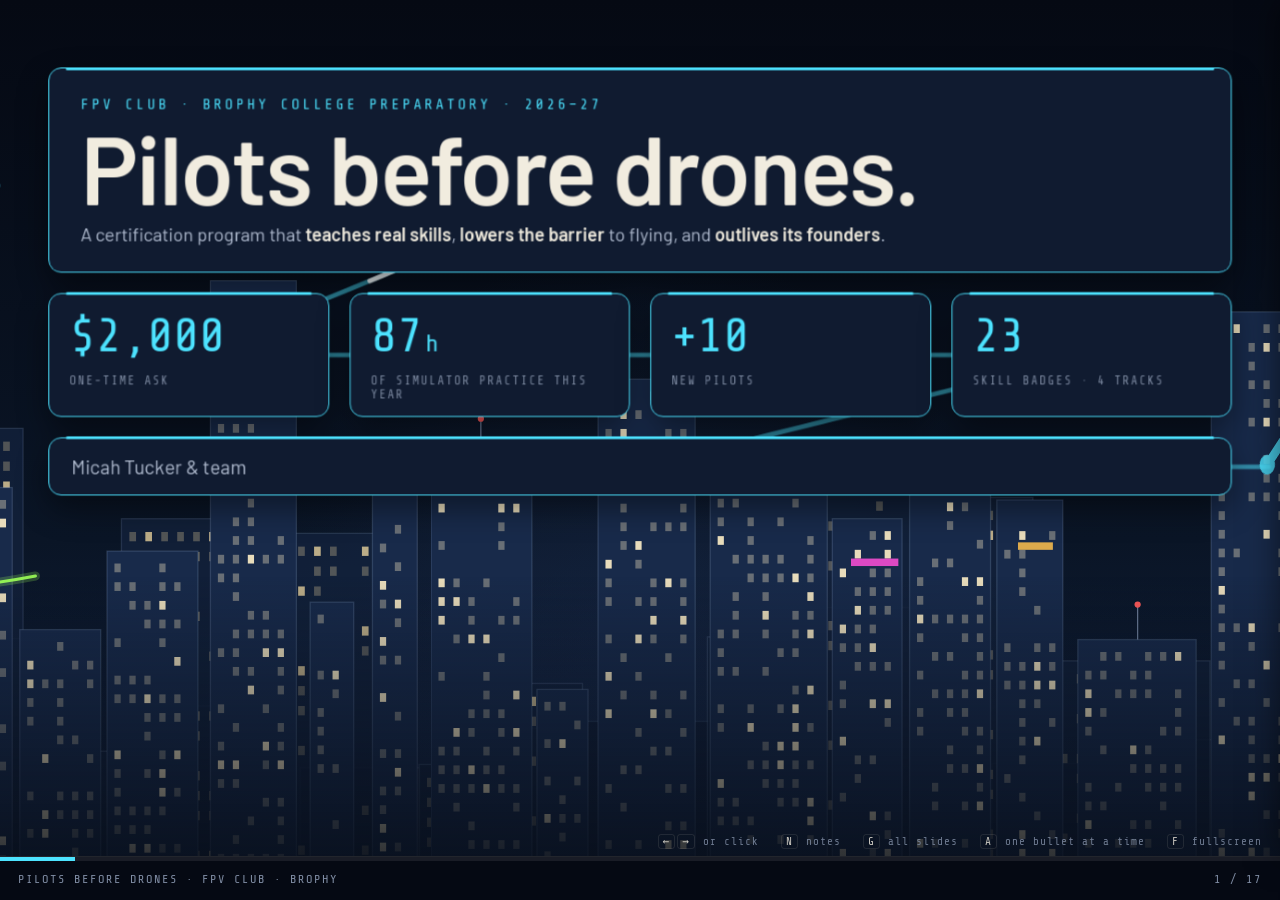
==== commit 44304ee8: "Floating card clusters with a neon path per slide, sideways route, light trails, 'why drones now' sl" ====
--- a/index.html
+++ b/index.html
@@ -9,7 +9,7 @@
 <meta name="color-scheme" content="dark">
 <link rel="icon" href="data:image/svg+xml,<svg xmlns='http://www.w3.org/2000/svg' viewBox='0 0 32 32'><rect width='32' height='32' rx='6' fill='%230a1222'/><g stroke='%234de3ff' stroke-width='2.4' fill='none' stroke-linecap='round'><path d='M9 9l14 14M23 9L9 23'/><circle cx='9' cy='9' r='4'/><circle cx='23' cy='9' r='4'/><circle cx='9' cy='23' r='4'/><circle cx='23' cy='23' r='4'/></g></svg>">
 <link rel="stylesheet" href="assets/css/fonts.css">
-<link rel="stylesheet" href="assets/css/pitch.css">
+<link rel="stylesheet" href="assets/css/pitch.css?v=4">
 </head>
 <body class="show-all">
 
@@ -21,211 +21,154 @@
 
 <!-- 1 ================================================================= -->
 <section class="scene" data-title="Pilots before drones" data-neon="#4de3ff" data-nofrag>
-<div class="panel title">
-  <div class="eyebrow">FPV Club · Brophy College Preparatory · 2026–27</div>
-  <h1>Pilots before drones.</h1>
-  <p class="lede">A certification program that <b>teaches real skills</b>, <b>lowers the barrier</b> to flying, and <b>outlives its founders</b>.</p>
-  <div class="stats">
-    <div class="stat"><div class="v">$2,000</div><div class="l">one-time ask</div></div>
-    <div class="stat"><div class="v" id="liveHours">84<small>h</small></div><div class="l">of simulator practice this year</div></div>
-    <div class="stat"><div class="v">+10</div><div class="l">new pilots</div></div>
-    <div class="stat"><div class="v">23</div><div class="l">skill badges · 4 tracks</div></div>
+  <div class="card head big" style="grid-column:span 12">
+    <div class="eyebrow">FPV Club · Brophy College Preparatory · 2026–27</div>
+    <h1>Pilots before drones.</h1>
+    <p class="lede">A certification program that <b>teaches real skills</b>, <b>lowers the barrier</b> to flying, and <b>outlives its founders</b>.</p>
   </div>
-  <div class="byline">Micah Tucker &amp; team</div>
-</div>
+  <div class="card stat" style="grid-column:span 3"><div class="v">$2,000</div><div class="l">one-time ask</div></div>
+  <div class="card stat" style="grid-column:span 3"><div class="v" id="liveHours">84<small>h</small></div><div class="l">of simulator practice this year</div></div>
+  <div class="card stat" style="grid-column:span 3"><div class="v">+10</div><div class="l">new pilots</div></div>
+  <div class="card stat" style="grid-column:span 3"><div class="v">23</div><div class="l">skill badges · 4 tracks</div></div>
+  <div class="card note" style="grid-column:span 12">Micah Tucker &amp; team</div>
 </section>
 
 <!-- 2 ================================================================= -->
-<section class="scene" data-title="Four tracks of skill" data-neon="#9dff57">
-<div class="panel">
-  <div class="eyebrow">Skills we want people to learn</div>
-  <h2>Four tracks of skill</h2>
-  <div class="tracks">
-    <div class="track frag" style="--c:#4de3ff"><svg viewBox="0 0 64 64"><path d="M12 40 L32 20 L52 40"/><circle cx="32" cy="20" r="6"/><path d="M8 48 H56"/><circle cx="12" cy="40" r="5"/><circle cx="52" cy="40" r="5"/></svg><div class="k">Flight</div><div class="n">7 badges</div><p>Sim hours, orbit and Split-S, line of sight, first real flight, freestyle, indoor proximity, racing.</p></div>
-    <div class="track frag" style="--c:#ffc14d"><svg viewBox="0 0 64 64"><path d="M14 50 L38 26"/><path d="M34 22 L42 30"/><path d="M38 14 L50 26 L44 32 L32 20 Z"/><circle cx="16" cy="48" r="4"/><path d="M46 46 H58 M52 40 V52"/></svg><div class="k">Build &amp; tech</div><div class="n">6 badges</div><p>Battery care, building, Betaflight, soldering, field diagnostics, tuning.</p></div>
-    <div class="track frag" style="--c:#5dffc3"><svg viewBox="0 0 64 64"><path d="M32 8 L52 16 V32 C52 44 42 52 32 56 C22 52 12 44 12 32 V16 Z"/><path d="M24 32 L30 38 L42 24"/></svg><div class="k">Knowledge &amp; safety</div><div class="n">5 badges</div><p>Safe flight with the basics of airspace, electrical components, radio protocol and video, event ops and emergencies, FAA TRUST.</p></div>
-    <div class="track frag" style="--c:#b388ff"><svg viewBox="0 0 64 64"><circle cx="22" cy="22" r="7"/><circle cx="44" cy="26" r="6"/><path d="M8 50 C8 38 16 34 22 34 C28 34 36 38 36 50"/><path d="M34 48 C36 40 40 38 44 38 C50 38 56 42 56 50"/></svg><div class="k">Crew &amp; leadership</div><div class="n">5 badges</div><p>Spotter, cinematography and shot planning, editing, fleet steward, mentor.</p></div>
-  </div>
-  <p class="closer frag">Twenty-three badges in all. A pilot is not a pilot until they can also <b>build</b>, <b>reason</b> and <b>lead</b>.</p>
-</div>
+<section class="scene" data-title="Brophy's future of UAV flight" data-neon="#ffc14d" data-nofrag>
+  <div class="card head" style="grid-column:span 12"><div class="eyebrow">Why drones, why now</div><h2>Brophy's future of UAV flight</h2></div>
+  <div class="card stat" style="grid-column:span 3"><div class="v">400k<small>+</small></div><div class="l">FAA-certified remote pilots · near zero in 2016</div></div>
+  <div class="card stat" style="grid-column:span 3"><div class="v">1M<small>+</small></div><div class="l">recreational pilots with the FAA TRUST certificate</div></div>
+  <div class="card stat" style="grid-column:span 3"><div class="v">30k<small>+</small></div><div class="l">registered FPV racers · leagues on ESPN and NBC</div></div>
+  <div class="card stat" style="grid-column:span 3"><div class="v">1M<small>/yr</small></div><div class="l">FPV drones built for one war alone</div></div>
+  <div class="card" style="grid-column:span 4"><h4>Work</h4><p>Bridges, power lines, solar farms, roofs and crops are inspected by drone now. It is a multi-billion-dollar industry that hires Part 107 pilots straight out of school.</p></div>
+  <div class="card" style="grid-column:span 4"><h4>Culture</h4><p>FPV shots are in car ads, sports broadcasts and feature films. Racing leagues fill arenas and stream to millions. The skill is visible everywhere; the training is not.</p></div>
+  <div class="card" style="grid-column:span 4"><h4>Why it belongs in a school</h4><p>It is very fun, very skilful, and it takes a lot of learning: physics, electronics, law, judgment. That combination is exactly what a club should be built around.</p></div>
+  <div class="card note" style="grid-column:span 12">"The hardest part of FPV is not flying. It is everything you have to understand before you are allowed to." <span class="dim">— the club's working motto</span></div>
 </section>
 
-<!-- 3–6 ============================================================== -->
+<!-- 3 ================================================================= -->
+<section class="scene" data-title="Four tracks of skill" data-neon="#9dff57">
+  <div class="card head" style="grid-column:span 12"><div class="eyebrow">Skills we want people to learn</div><h2>Four tracks of skill</h2></div>
+  <div class="card track frag" style="grid-column:span 3;--c:#4de3ff"><svg viewBox="0 0 64 64"><path d="M12 40 L32 20 L52 40"/><circle cx="32" cy="20" r="6"/><path d="M8 48 H56"/><circle cx="12" cy="40" r="5"/><circle cx="52" cy="40" r="5"/></svg><div class="k">Flight</div><div class="n">7 badges</div><p>Sim hours, orbit and Split-S, line of sight, first real flight, freestyle, indoor proximity, racing.</p></div>
+  <div class="card track frag" style="grid-column:span 3;--c:#ffc14d"><svg viewBox="0 0 64 64"><path d="M14 50 L38 26"/><path d="M34 22 L42 30"/><path d="M38 14 L50 26 L44 32 L32 20 Z"/><circle cx="16" cy="48" r="4"/><path d="M46 46 H58 M52 40 V52"/></svg><div class="k">Build &amp; tech</div><div class="n">6 badges</div><p>Battery care, building, Betaflight, soldering, field diagnostics, tuning.</p></div>
+  <div class="card track frag" style="grid-column:span 3;--c:#5dffc3"><svg viewBox="0 0 64 64"><path d="M32 8 L52 16 V32 C52 44 42 52 32 56 C22 52 12 44 12 32 V16 Z"/><path d="M24 32 L30 38 L42 24"/></svg><div class="k">Knowledge &amp; safety</div><div class="n">5 badges</div><p>Safe flight with the basics of airspace, electrical components, radio protocol and video, event ops and emergencies, FAA TRUST.</p></div>
+  <div class="card track frag" style="grid-column:span 3;--c:#b388ff"><svg viewBox="0 0 64 64"><circle cx="22" cy="22" r="7"/><circle cx="44" cy="26" r="6"/><path d="M8 50 C8 38 16 34 22 34 C28 34 36 38 36 50"/><path d="M34 48 C36 40 40 38 44 38 C50 38 56 42 56 50"/></svg><div class="k">Crew &amp; leadership</div><div class="n">5 badges</div><p>Spotter, cinematography and shot planning, editing, fleet steward, mentor.</p></div>
+  <div class="card note frag" style="grid-column:span 12">Twenty-three badges in all. A pilot is not a pilot until they can also <b>build</b>, <b>reason</b> and <b>lead</b>.</div>
+</section>
+
+<!-- 3–6: cards filled from badges.js ==================================== -->
 <section class="scene" data-title="Track: Flight" data-neon="#4de3ff" data-nofrag>
-<div class="panel"><div class="eyebrow">Skills · track 1 of 4</div><h2>Flight</h2><div class="badgelist" data-track="flight"></div></div>
+  <div class="card head" style="grid-column:span 12"><div class="eyebrow">Skills · track 1 of 4</div><h2>Flight</h2></div>
+  <div class="badgelist" data-track="flight"></div>
 </section>
 <section class="scene" data-title="Track: Build &amp; tech" data-neon="#ffc14d" data-nofrag>
-<div class="panel"><div class="eyebrow">Skills · track 2 of 4</div><h2>Build &amp; tech</h2><div class="badgelist" data-track="build"></div></div>
+  <div class="card head" style="grid-column:span 12"><div class="eyebrow">Skills · track 2 of 4</div><h2>Build &amp; tech</h2></div>
+  <div class="badgelist" data-track="build"></div>
 </section>
 <section class="scene" data-title="Track: Knowledge &amp; safety" data-neon="#5dffc3" data-nofrag>
-<div class="panel"><div class="eyebrow">Skills · track 3 of 4</div><h2>Knowledge &amp; safety</h2><div class="badgelist" data-track="know"></div></div>
+  <div class="card head" style="grid-column:span 12"><div class="eyebrow">Skills · track 3 of 4</div><h2>Knowledge &amp; safety</h2></div>
+  <div class="badgelist" data-track="know"></div>
 </section>
 <section class="scene" data-title="Track: Crew &amp; leadership" data-neon="#b388ff" data-nofrag>
-<div class="panel"><div class="eyebrow">Skills · track 4 of 4</div><h2>Crew &amp; leadership</h2><div class="badgelist" data-track="crew"></div></div>
+  <div class="card head" style="grid-column:span 12"><div class="eyebrow">Skills · track 4 of 4</div><h2>Crew &amp; leadership</h2></div>
+  <div class="badgelist" data-track="crew"></div>
 </section>
 
 <!-- 7 ================================================================= -->
 <section class="scene" data-title="What a graduate can do" data-neon="#ff4fd8" data-nofrag>
-<div class="panel">
-  <div class="eyebrow">Skills · the whole list</div>
-  <h2>What a student walks away able to do</h2>
-  <div id="carousel" class="no-nav"></div>
-  <p class="closer small">drag or use ‹ › to turn · it keeps turning on its own</p>
-</div>
+  <div class="card head" style="grid-column:span 12"><div class="eyebrow">Skills · the whole list</div><h2>What a student walks away able to do</h2></div>
+  <div id="carousel" class="no-nav" style="grid-column:span 12"></div>
 </section>
 
 <!-- 8 ================================================================= -->
 <section class="scene" data-title="Lowering the barrier to entry" data-neon="#5aa9ff">
-<div class="panel">
-  <div class="eyebrow">Lowering the barrier to entry</div>
-  <h2>Anyone can start flying today, for free</h2>
-  <div class="cols">
-    <ul class="bul">
-      <li class="frag"><b>The sim lab.</b> Five FPV simulators in the IC, open 7:00–4:00 on school days. Tap your name, pick a sim, fly. Crashes cost nothing.</li>
-      <li class="frag"><b>No seat? Ground School.</b> 43 lessons on the kiosk or any phone. Drills on the real transmitter; progress follows the pilot.</li>
-      <li class="frag"><b>Zero cost to the student.</b> Sim hours, lessons, quizzes and FAA TRUST are free. Club gear is shared and checked out.</li>
-      <li class="frag"><b>Clear first steps.</b> Name at the kiosk → 7.5 sim hours → Safe Flight and Battery Care quizzes → build and flash a Meteor → first real flight.</li>
-    </ul>
-    <div>
-      <div class="fig"><img src="assets/img/kiosk/kiosk-home.jpg" alt="The kiosk home screen with a pilot signed in"><div class="cap">the kiosk · open to anyone</div></div>
-      <div id="liveStats"></div>
-    </div>
-  </div>
-</div>
+  <div class="card head" style="grid-column:span 12"><div class="eyebrow">Lowering the barrier to entry</div><h2>Anyone can start flying today, for free</h2></div>
+  <div class="card frag" style="grid-column:span 4"><h4>The sim lab</h4><p>Five FPV simulators in the IC, open 7:00–4:00 on school days. Tap your name, pick a sim, fly. Crashes cost nothing.</p></div>
+  <div class="card frag" style="grid-column:span 4"><h4>No seat? Ground School</h4><p>43 lessons on the kiosk or any phone. Drills on the real transmitter; progress follows the pilot.</p></div>
+  <div class="card frag" style="grid-column:span 4"><h4>Zero cost to the student</h4><p>Sim hours, lessons, quizzes and FAA TRUST are free. Club gear is shared and checked out.</p></div>
+  <div class="card fig frag" style="grid-column:span 5"><img src="assets/img/kiosk/kiosk-home.jpg" alt="The kiosk home screen with a pilot signed in"><div class="cap">the kiosk · open to anyone</div></div>
+  <div class="card frag" style="grid-column:span 7"><h4>Clear first steps</h4><p>Name at the kiosk → 7.5 sim hours → Safe Flight and Battery Care quizzes → build and flash a Meteor → first real flight.</p><div id="liveStats"></div></div>
 </section>
 
 <!-- 9 ================================================================= -->
 <section class="scene" data-title="Structure that ensures learning" data-neon="#ffc14d">
-<div class="panel">
-  <div class="eyebrow">Structure that ensures learning</div>
-  <h2>Badges unlock gear</h2>
-  <div class="cols wide-fig">
-    <ul class="bul">
-      <li class="frag"><b>A badge is one specific, testable skill.</b> Earn every badge in a tier and the next drone is yours to fly. "Who may fly what" is written down, not remembered.</li>
-      <li class="frag"><b>Demonstration, not attendance.</b> Quiz badges: 10 questions, 80% passes, the kiosk awards them. Bench badges: checklist, photo of the work, instructor approves. Witnessed badges: a mentor watches you meet the written standard. FAA TRUST on file.</li>
-      <li class="frag"><b>The record.</b> One badge catalogue shared by kiosk and website. Every award signed by the approving instructor. Progress only moves forward.</li>
-    </ul>
-    <div id="ladder"></div>
-  </div>
-</div>
+  <div class="card head" style="grid-column:span 12"><div class="eyebrow">Structure that ensures learning</div><h2>Badges unlock gear</h2></div>
+  <div class="card frag" style="grid-column:span 4"><h4>One testable skill</h4><p>A badge is one specific, testable skill. Earn every badge in a tier and the next drone is yours to fly. "Who may fly what" is written down, not remembered.</p></div>
+  <div class="card frag" style="grid-column:span 4"><h4>Demonstration, not attendance</h4><p>Quiz badges: 10 questions, 80% passes, the kiosk awards them. Bench badges: checklist, photo, instructor approves. Witnessed badges: a mentor watches you meet the written standard.</p></div>
+  <div class="card frag" style="grid-column:span 4"><h4>The record</h4><p>One badge catalogue shared by kiosk and website. Every award signed by the approving instructor. Progress only moves forward.</p></div>
+  <div class="card" style="grid-column:span 12"><div id="ladder"></div></div>
 </section>
 
 <!-- 10 ================================================================ -->
 <section class="scene" data-title="Structure that ensures safety" data-neon="#ff7a45">
-<div class="panel">
-  <div class="eyebrow">Structure that ensures safety</div>
-  <h2>A written safety standard</h2>
-  <div class="cols">
-    <ul class="bul">
-      <li class="frag"><b>Brophy FPV safe-flight rules</b>, published and quizzed. Passing them is the Safe Flight badge.</li>
-      <li class="frag"><b>Nothing over 250 g</b> until the top tier.</li>
-      <li class="frag"><b>No real drone</b> before Safe Flight and Battery Care. <b>No event flying</b> before FAA TRUST.</li>
-      <li class="frag"><b>Event protocol:</b> a spotter on every flight, a flight zone set up, bystanders briefed, failsafe tested, ducted airframes near people.</li>
-      <li class="frag"><b>Batteries:</b> balance-charge, storage voltage, puffed-pack check, smoke stopper on every first power-up, fire procedure drilled.</li>
-      <li class="frag"><b>Airspace:</b> B4UFLY check, LAANC when needed under Sky Harbor's Class B, incident report the same day.</li>
-    </ul>
-    <div>
-      <div class="fig"><img src="assets/img/kiosk/kiosk-quiz-pass.png" alt="A Safe Flight quiz passed on the kiosk"><div class="cap">the Safe Flight quiz, passed on the kiosk</div></div>
-      <div class="fig"><img src="assets/img/posters/03-map-tier0.jpg" alt="Tier 0 trail map poster" class="tall"><div class="cap">Tier 0 trail map · hangs above the sims</div></div>
-    </div>
-  </div>
-</div>
+  <div class="card head" style="grid-column:span 12"><div class="eyebrow">Structure that ensures safety</div><h2>A written safety standard</h2></div>
+  <div class="card frag" style="grid-column:span 4"><h4>The rules</h4><p>Brophy FPV safe-flight rules, published and quizzed. Passing them is the Safe Flight badge. Nothing over 250 g until the top tier.</p></div>
+  <div class="card frag" style="grid-column:span 4"><h4>Gates before gear</h4><p>No real drone before Safe Flight and Battery Care. No event flying before FAA TRUST.</p></div>
+  <div class="card frag" style="grid-column:span 4"><h4>Event protocol</h4><p>A spotter on every flight, a flight zone set up, bystanders briefed, failsafe tested, ducted airframes near people.</p></div>
+  <div class="card frag" style="grid-column:span 4"><h4>Batteries</h4><p>Balance-charge, storage voltage, puffed-pack check, smoke stopper on every first power-up, fire procedure drilled.</p></div>
+  <div class="card frag" style="grid-column:span 4"><h4>Airspace</h4><p>B4UFLY check, LAANC when needed under Sky Harbor's Class B, incident report the same day.</p></div>
+  <div class="card fig frag" style="grid-column:span 4"><img src="assets/img/kiosk/kiosk-quiz-pass.png" alt="A Safe Flight quiz passed on the kiosk"><div class="cap">the Safe Flight quiz, passed on the kiosk</div></div>
 </section>
 
 <!-- 11 ================================================================ -->
 <section class="scene" data-title="Structure that ensures sustainability" data-neon="#5dffc3">
-<div class="panel">
-  <div class="eyebrow">Structure that ensures sustainability</div>
-  <h2>Built to outlive its founders</h2>
-  <div class="cols">
-    <ul class="bul">
-      <li class="frag"><b>Skills normally graduate with the seniors.</b> Here they are badges, and the club is heavily underclassmen, gaining members every week.</li>
-      <li class="frag"><b>Mentor:</b> coach a new member through two badges, then sign off the badges you hold, with officer approval. The program produces its own teachers every year.</li>
-      <li class="frag"><b>Everything is written down:</b> the badge sheet, the safety rules, seven printed posters, a website that runs itself with live lab numbers.</li>
-      <li class="frag"><b>Kiosk and lessons</b> are already built and maintained by students.</li>
-      <li class="frag"><b>Recruiting moments:</b> the fall assembly pitch, a pep-rally race the whole school watches through the goggles, posters above the sims, a public website anyone can open.</li>
-    </ul>
-    <div>
-      <div class="fig"><img src="assets/img/web/web-posters.jpg" alt="The posters page of the club website"><div class="cap">seven posters · print-ready, on the website</div></div>
-      <div class="fig"><img src="assets/img/web/web-flightschool.jpg" alt="Flight School on the website"><div class="cap">Flight School · all 23 badges, on any phone</div></div>
-    </div>
-  </div>
-</div>
+  <div class="card head" style="grid-column:span 12"><div class="eyebrow">Structure that ensures sustainability</div><h2>Built to outlive its founders</h2></div>
+  <div class="card frag" style="grid-column:span 4"><h4>Skills stay</h4><p>Skills normally graduate with the seniors. Here they are badges, and the club is heavily underclassmen, gaining members every week.</p></div>
+  <div class="card frag" style="grid-column:span 4"><h4>Mentors</h4><p>Coach a new member through two badges, then sign off the badges you hold, with officer approval. The program produces its own teachers every year.</p></div>
+  <div class="card frag" style="grid-column:span 4"><h4>Everything written down</h4><p>The badge sheet, the safety rules, seven printed posters, and a website with live lab numbers. Kiosk and lessons are built and maintained by students.</p></div>
+  <div class="card frag" style="grid-column:span 6"><h4>Recruiting moments</h4><p>The fall assembly pitch, a pep-rally race the whole school watches through the goggles, posters above the sims, a public website anyone can open.</p></div>
+  <div class="card fig frag" style="grid-column:span 6"><img src="assets/img/web/web-posters.jpg" alt="The posters page of the club website"><div class="cap">seven posters · print-ready, on the website</div></div>
 </section>
 
 <!-- 12 ================================================================ -->
 <section class="scene" data-title="Other yields for Brophy" data-neon="#ff4fd8">
-<div class="panel">
-  <div class="eyebrow">Other yields for Brophy</div>
-  <h2>What else the school gets</h2>
-  <div class="yields">
-    <div class="yield frag"><svg viewBox="0 0 64 64"><rect x="8" y="16" width="36" height="32" rx="4"/><path d="M44 28 L58 20 V44 L44 36"/><circle cx="20" cy="30" r="4"/></svg><h4>Best of Brophy</h4><p>Short aerial clips through the year for games, dances and clubs, cut into two showcase films a year for admissions, assemblies and social media.</p></div>
-    <div class="yield frag"><svg viewBox="0 0 64 64"><path d="M10 50 L22 20 L34 50"/><path d="M15 40 H29"/><path d="M40 20 H56 M40 32 H56 M40 44 H52"/></svg><h4>Already in the field</h4><p>We have already flown and filmed at a couple of school events this year, with a spotter and the event protocol. The pipeline exists; this scales it.</p></div>
-    <div class="yield frag"><svg viewBox="0 0 64 64"><path d="M8 48 C8 30 20 22 32 22 C44 22 56 30 56 48"/><path d="M16 48 V36 M48 48 V36"/><circle cx="32" cy="36" r="5"/><path d="M26 56 H38"/></svg><h4>Community-period races</h4><p>The pep rally, "Written in the Stars": a live FPV race on the scoreboard. The same course runs as a core-programming and a lunch race, flown only by Racing-badge pilots.</p></div>
-    <div class="yield frag"><svg viewBox="0 0 64 64"><circle cx="32" cy="32" r="22"/><path d="M32 10 V54 M10 32 H54"/><path d="M18 18 C26 28 38 28 46 18 M18 46 C26 36 38 36 46 46"/></svg><h4>Interest is already here</h4><p>Stuco, the racing club, admissions and sports have asked for footage. Teams get clips they can use the same week.</p></div>
-    <div class="yield frag"><svg viewBox="0 0 64 64"><rect x="10" y="12" width="44" height="40" rx="4"/><path d="M18 24 H46 M18 32 H46 M18 40 H34"/></svg><h4>A model other clubs can copy</h4><p>Badge → gate → gear is not drone-specific. Robotics, shop, A/V: any club with expensive tools and a safety question can run the same system.</p></div>
-  </div>
-</div>
+  <div class="card head" style="grid-column:span 12"><div class="eyebrow">Other yields for Brophy</div><h2>What else the school gets</h2></div>
+  <div class="card banner frag" style="grid-column:span 12"><svg viewBox="0 0 64 64"><path d="M10 50 L22 20 L34 50"/><path d="M15 40 H29"/><path d="M40 20 H56 M40 32 H56 M40 44 H52"/></svg><div><h4>Already in the field</h4><p>We have already flown and filmed at a couple of school events this year, with a spotter and the event protocol. The pipeline exists; this scales it.</p></div></div>
+  <div class="card yield frag" style="grid-column:span 4"><svg viewBox="0 0 64 64"><rect x="8" y="16" width="36" height="32" rx="4"/><path d="M44 28 L58 20 V44 L44 36"/><circle cx="20" cy="30" r="4"/></svg><h4>Best of Brophy</h4><p>Short aerial clips through the year for games, dances and clubs, cut into two showcase films a year for admissions, assemblies and social media.</p></div>
+  <div class="card yield frag" style="grid-column:span 4"><svg viewBox="0 0 64 64"><path d="M8 48 C8 30 20 22 32 22 C44 22 56 30 56 48"/><path d="M16 48 V36 M48 48 V36"/><circle cx="32" cy="36" r="5"/><path d="M26 56 H38"/></svg><h4>Community-period races</h4><p>The pep rally, "Written in the Stars": a live FPV race on the scoreboard. The same course runs as a core-programming and a lunch race, flown only by Racing-badge pilots.</p></div>
+  <div class="card yield frag" style="grid-column:span 4"><svg viewBox="0 0 64 64"><circle cx="32" cy="32" r="22"/><path d="M32 10 V54 M10 32 H54"/><path d="M18 18 C26 28 38 28 46 18 M18 46 C26 36 38 36 46 46"/></svg><h4>Interest is already here</h4><p>Stuco, the racing club, admissions and sports have asked for footage. Teams get clips they can use the same week.</p></div>
 </section>
 
 <!-- 13 ================================================================ -->
 <section class="scene" data-title="The equipment we want" data-neon="#4de3ff">
-<div class="panel">
-  <div class="eyebrow">Equipment</div>
-  <h2>The equipment we want, and why</h2>
-  <div class="gear">
-    <div class="item frag"><div class="pic"><img src="assets/img/gear/goggles.png" alt="DJI Goggles N3"></div><div class="q">2 ×</div><h4>DJI N3 goggles</h4><p>Two pilots can train or fly at once. About an eight-year life: the part the school buys once.</p></div>
-    <div class="item frag"><div class="pic"><img src="assets/img/gear/radio.png" alt="RadioMaster Pocket"></div><div class="q">2 ×</div><h4>RadioMaster Pocket</h4><p>One radio each for the sim and the air. Lasts as long as the goggles.</p></div>
-    <div class="item frag"><div class="pic"><img src="assets/img/gear/meteor.png" alt="BetaFPV Meteor 75 Pro"></div><div class="q">2 ×</div><h4>Meteor 75 Pro trainers</h4><p>Sub-250 g, ducted, safe indoors, cheap to crash. Eight students are waiting with no drone to share.</p></div>
-    <div class="item frag"><div class="pic"><img src="assets/img/gear/pavo.png" alt="BetaFPV Pavo 20 Pro"></div><div class="q">1 ×</div><h4>Pavo 20 Pro cinewhoop</h4><p>Ducted camera ship with a D-log camera: the drone Best of Brophy is shot on, and the Tier 2 test airframe.</p></div>
-  </div>
-  <div class="accessories frag"><b>Accessories:</b> batteries, a 1S charger, frames, props, electronics, a smoke stopper, screwdrivers, a backpack. Crashes become repairs, not purchases. <span class="tbd">Still TBD on what we can afford.</span></div>
-  <p class="closer">Everything under 250 g except the camera tier. Airframes last about 4 years, the pilot kit about 8. Many essentials donated by members.</p>
-</div>
+  <div class="card head" style="grid-column:span 12"><div class="eyebrow">Equipment</div><h2>The equipment we want, and why</h2></div>
+  <div class="card item frag" style="grid-column:span 3"><div class="pic"><img src="assets/img/gear/goggles.png" alt="DJI Goggles N3"></div><div class="q">2 ×</div><h4>DJI N3 goggles</h4><p>Two pilots can train or fly at once. About an eight-year life: the part the school buys once.</p></div>
+  <div class="card item frag" style="grid-column:span 3"><div class="pic"><img src="assets/img/gear/radio.png" alt="RadioMaster Pocket"></div><div class="q">2 ×</div><h4>RadioMaster Pocket</h4><p>One radio each for the sim and the air. Lasts as long as the goggles.</p></div>
+  <div class="card item frag" style="grid-column:span 3"><div class="pic"><img src="assets/img/gear/meteor.png" alt="BetaFPV Meteor 75 Pro"></div><div class="q">2 ×</div><h4>Meteor 75 Pro trainers</h4><p>Sub-250 g, ducted, safe indoors, cheap to crash. Eight students are waiting with no drone to share.</p></div>
+  <div class="card item frag" style="grid-column:span 3"><div class="pic"><img src="assets/img/gear/pavo.png" alt="BetaFPV Pavo 20 Pro"></div><div class="q">1 ×</div><h4>Pavo 20 Pro cinewhoop</h4><p>Ducted camera ship with a D-log camera: the drone Best of Brophy is shot on, and the Tier 2 test airframe.</p></div>
+  <div class="card accessories frag" style="grid-column:span 12"><b>Accessories:</b> batteries, a 1S charger, frames, props, electronics, a smoke stopper, screwdrivers, a backpack. Crashes become repairs, not purchases. <span class="tbd">Still TBD on what we can afford.</span><br><span class="dim">Everything under 250 g except the camera tier. Airframes last about 4 years, the pilot kit about 8. Many essentials donated by members.</span></div>
 </section>
 
 <!-- 14 ================================================================ -->
 <section class="scene" data-title="Budget at a glance" data-neon="#9dff57" data-nofrag>
-<div class="panel">
-  <div class="eyebrow">Equipment · the numbers</div>
-  <h2>Budget at a glance</h2>
-  <div class="budget" id="budget"></div>
-  <p class="closer">A one-time build-out inside the $2,000 ask. Prices fluctuate: the final order follows the proposal's parts list, with Micah in the room. The full line-by-line list, with a reason beside every item, is in the proposal.</p>
-</div>
+  <div class="card head" style="grid-column:span 12"><div class="eyebrow">Equipment · the numbers</div><h2>Budget at a glance</h2></div>
+  <div class="card" style="grid-column:span 12"><div class="budget" id="budget"></div></div>
+  <div class="card note" style="grid-column:span 12">A one-time build-out inside the $2,000 ask. Prices fluctuate: the final order follows the proposal's parts list, with Micah in the room. The full line-by-line list, with a reason beside every item, is in the proposal.</div>
 </section>
 
 <!-- 15 ================================================================ -->
 <section class="scene" data-title="Timeline" data-neon="#5aa9ff" data-nofrag>
-<div class="panel">
-  <div class="eyebrow">Timeline</div>
-  <h2>Where this goes next</h2>
-  <div class="timeline" id="timeline"></div>
-  <p class="closer">Once funded: order the fleet, publish the badge sheet, certify current pilots as mentors, and start every new member on Simulator Flight.</p>
-</div>
+  <div class="card head" style="grid-column:span 12"><div class="eyebrow">Timeline</div><h2>Where we've been, and where this goes</h2></div>
+  <div class="card tall" style="grid-column:span 12"><div class="timeline" id="timeline"></div></div>
 </section>
 
 <!-- 16 ================================================================ -->
 <section class="scene" data-title="Thank you" data-neon="#ff4fd8" data-nofrag>
-<div class="panel">
-  <div class="eyebrow">Thank you</div>
-  <h2>Questions?</h2>
-  <div class="qrs">
-    <div class="qr hero"><img src="assets/qr/proposal.png" alt="QR: proposal"><div class="t">Proposal</div><div class="u">the official doc</div></div>
-    <div class="qr"><img src="assets/qr/deck.png" alt="QR: this pitch"><div class="t">This pitch</div><div class="u">elmagoct.github.io/brophy-fpv-grant</div></div>
-    <div class="qr"><img src="assets/qr/dashboard.png" alt="QR: dashboard"><div class="t">Lab dashboard</div><div class="u">hours · leaderboard</div></div>
-    <div class="qr"><img src="assets/qr/flightschool.png" alt="QR: Flight School"><div class="t">Flight School</div><div class="u">all 23 badges</div></div>
-    <div class="qr"><img src="assets/qr/posters.png" alt="QR: posters"><div class="t">The posters</div><div class="u">print-ready PDFs</div></div>
-    <div class="qr"><img src="assets/qr/playlist.png" alt="QR: playlist"><div class="t">Flight reel</div><div class="u">YouTube playlist</div></div>
-  </div>
-  <p class="closer">FPV Club · Brophy College Preparatory · Micah Tucker &amp; team · mtucker27@brophybroncos.org</p>
-</div>
+  <div class="card head" style="grid-column:span 12"><div class="eyebrow">Thank you</div><h2>Questions?</h2></div>
+  <div class="card qr hero" style="grid-column:span 2"><img src="assets/qr/proposal.png" alt="QR: proposal"><div class="t">Proposal</div><div class="u">the official doc</div></div>
+  <div class="card qr" style="grid-column:span 2"><img src="assets/qr/deck.png" alt="QR: this pitch"><div class="t">This pitch</div><div class="u">elmagoct.github.io/brophy-fpv-grant</div></div>
+  <div class="card qr" style="grid-column:span 2"><img src="assets/qr/dashboard.png" alt="QR: dashboard"><div class="t">Lab dashboard</div><div class="u">hours · leaderboard</div></div>
+  <div class="card qr" style="grid-column:span 2"><img src="assets/qr/flightschool.png" alt="QR: Flight School"><div class="t">Flight School</div><div class="u">all 23 badges</div></div>
+  <div class="card qr" style="grid-column:span 2"><img src="assets/qr/posters.png" alt="QR: posters"><div class="t">The posters</div><div class="u">print-ready PDFs</div></div>
+  <div class="card qr" style="grid-column:span 2"><img src="assets/qr/playlist.png" alt="QR: playlist"><div class="t">Flight reel</div><div class="u">YouTube playlist</div></div>
+  <div class="card note" style="grid-column:span 12">FPV Club · Brophy College Preparatory · Micah Tucker &amp; team · mtucker27@brophybroncos.org</div>
 </section>
 
 </div></div><!-- /route /world -->
 
 <div id="hud">
   <div id="progress"><i></i></div>
-  <div id="footer"><span>Pilots before drones · FPV Club · Brophy</span><span id="counter">1 / 16</span></div>
+  <div id="footer"><span>Pilots before drones · FPV Club · Brophy</span><span id="counter">1 / 17</span></div>
 </div>
 <div id="hint"><kbd>←</kbd><kbd>→</kbd> or click &nbsp; <kbd>N</kbd> notes &nbsp; <kbd>G</kbd> all slides &nbsp; <kbd>A</kbd> one bullet at a time &nbsp; <kbd>F</kbd> fullscreen</div>
 
@@ -234,8 +177,8 @@
 <div id="toast"></div>
 <div id="rotate"><div>&#8635;<br><span>turn your phone sideways</span></div></div>
 
-<script src="assets/js/badges.js"></script>
-<script src="assets/js/demos.js"></script>
-<script src="assets/js/pitch.js"></script>
+<script src="assets/js/badges.js?v=4"></script>
+<script src="assets/js/demos.js?v=4"></script>
+<script src="assets/js/pitch.js?v=4"></script>
 </body>
 </html>
--- a/assets/css/pitch.css
+++ b/assets/css/pitch.css
@@ -1,15 +1,17 @@
 /* ============================================================================
    Brophy FPV Club · grant pitch — a night fly-through.
-   The city is the background; every slide is a floating neon sign placed along
-   a winding 3D route; a pulsing trail runs sign to sign; the camera flies.
-   Sign content is laid out on a fixed 1280×720 canvas and scaled by --fit.
+   The city is the background. Every slide is a cluster of solid floating cards
+   laid out on a 1280×780 canvas; a neon path threads the cards in order and
+   runs on to the next slide. Slides sit side by side along a winding route and
+   the camera pans between them. No blur, no heavy glow: solid fills, one soft
+   shadow, transforms only.
    ========================================================================== */
 
 :root{
   --bg:#070d18; --bg2:#0c1628;
-  --panel:rgba(9,16,31,.86); --panel-2:rgba(255,255,255,.05);
-  --text:#f1ecdf; --soft:#aeb9cf; --dim:#7f8ca3;
-  --line:rgba(241,236,223,.14); --line-hard:rgba(241,236,223,.3);
+  --card:#101b30; --card-2:#162440;
+  --text:#f1ecdf; --soft:#b4bfd3; --dim:#7f8ca3;
+  --line:rgba(241,236,223,.12);
   --neon:#4de3ff;
   --font-mono:'Share Tech Mono','Consolas',monospace;
   --font-body:'Barlow','Segoe UI',system-ui,sans-serif;
@@ -23,220 +25,196 @@
 /* ---------------------------------------------------------------- sky */
 #sky{position:fixed; inset:0; z-index:0; background:
   radial-gradient(ellipse at 50% 120%, #1b2d4f 0%, rgba(27,45,79,0) 55%),
-  radial-gradient(ellipse at 15% 10%, rgba(77,227,255,.08) 0%, rgba(0,0,0,0) 40%),
-  radial-gradient(ellipse at 85% 20%, rgba(255,79,216,.07) 0%, rgba(0,0,0,0) 40%),
   linear-gradient(#050913 0%, #0a1526 60%, #122240 100%)}
-#sky::after{content:''; position:absolute; inset:0; background-image:
-  radial-gradient(1px 1px at 12% 18%, rgba(255,255,255,.7) 50%, transparent 51%),
-  radial-gradient(1px 1px at 28% 8%, rgba(255,255,255,.5) 50%, transparent 51%),
-  radial-gradient(1.5px 1.5px at 45% 22%, rgba(255,255,255,.6) 50%, transparent 51%),
-  radial-gradient(1px 1px at 63% 12%, rgba(255,255,255,.6) 50%, transparent 51%),
-  radial-gradient(1px 1px at 77% 30%, rgba(255,255,255,.45) 50%, transparent 51%),
-  radial-gradient(1.5px 1.5px at 90% 9%, rgba(255,255,255,.6) 50%, transparent 51%),
-  radial-gradient(1px 1px at 36% 36%, rgba(255,255,255,.35) 50%, transparent 51%),
-  radial-gradient(1px 1px at 55% 5%, rgba(255,255,255,.5) 50%, transparent 51%);
-  background-size:100% 100%}
 
 /* --------------------------------------------------------------- city */
 #city{position:fixed; inset:0; z-index:1; pointer-events:none; overflow:hidden}
-#city .layer{position:absolute; left:-150vw; width:400vw; bottom:0; background-repeat:repeat-x; background-position:0 100%;
-  transition:transform 1.25s cubic-bezier(.6,0,.2,1); will-change:transform}
-#city .l1{height:52vh; opacity:.55}
-#city .l2{height:64vh; opacity:.8}
-#city .l3{height:74vh}
-#city .haze{position:absolute; left:0; right:0; bottom:0; height:40vh; background:linear-gradient(to top, rgba(7,13,24,.95), rgba(7,13,24,0))}
-
-/* ------------------------------------------------------------- flyers */
+#city .layer{position:absolute; left:-200vw; width:500vw; bottom:0; background-repeat:repeat-x; background-position:0 100%;
+  transition:transform 1.15s cubic-bezier(.55,0,.15,1); will-change:transform}
+#city .l1{height:50vh; opacity:.55}
+#city .l2{height:62vh; opacity:.8}
+#city .l3{height:72vh}
+#city .haze{position:absolute; left:0; right:0; bottom:0; height:36vh; background:linear-gradient(to top, rgba(7,13,24,.95), rgba(7,13,24,0))}
+
+/* -------------------------------------------------------- light trails */
 #flyers{position:fixed; inset:0; z-index:2; pointer-events:none; overflow:hidden}
-.flyer{position:absolute; left:-20vw; top:var(--y); width:var(--w); animation:fly var(--dur) linear infinite; animation-delay:var(--delay); opacity:var(--op); filter:drop-shadow(0 0 6px rgba(77,227,255,.25))}
-.flyer svg{width:100%; height:auto; overflow:visible; transform:rotate(var(--tilt))}
-@keyframes fly{0%{transform:translate3d(0, 0, 0)} 50%{transform:translate3d(60vw, var(--dy), 0)} 100%{transform:translate3d(140vw, 0, 0)}}
-.flyer.rev{animation-name:flyrev; left:auto; right:-20vw}
-@keyframes flyrev{0%{transform:translate3d(0,0,0) scaleX(-1)} 50%{transform:translate3d(-60vw, var(--dy), 0) scaleX(-1)} 100%{transform:translate3d(-140vw,0,0) scaleX(-1)}}
-.quad .duct{fill:rgba(20,30,50,.9); stroke:#9fb3d1; stroke-width:1.4}
-.quad .prop{fill:rgba(190,215,255,.18); stroke:rgba(190,215,255,.35); stroke-width:.6; transform-box:fill-box; transform-origin:center; animation:spin .18s linear infinite}
-.quad .frame{stroke:#c9d4e6; stroke-width:3; stroke-linecap:round; fill:none}
-.quad .body{fill:#1a2a46; stroke:#c9d4e6; stroke-width:1.5}
-.quad .canopy{fill:var(--neon-c, #4de3ff); opacity:.85}
-.quad .lens{fill:#0b1120; stroke:#9fb3d1; stroke-width:1}
-.quad .led{animation:blink 1.1s steps(1) infinite}
-.quad .led.g{fill:#5dff8a} .quad .led.r{fill:#ff5a5a; animation-delay:.55s}
-.quad .strobe{fill:#fff; animation:strobe 1.6s steps(1) infinite}
-@keyframes spin{to{transform:rotate(360deg)}}
-@keyframes blink{50%{opacity:.15}}
-@keyframes strobe{0%,6%{opacity:1} 7%,100%{opacity:0}}
+#flyers svg{position:absolute; inset:0; width:100%; height:100%}
+#flyers .tr{fill:none; stroke-linecap:round; stroke-width:3; opacity:.9; animation:zip var(--dur) linear infinite; animation-delay:var(--delay)}
+#flyers .tr.glow{stroke-width:9; opacity:.22}
+@keyframes zip{from{stroke-dashoffset:var(--len)} to{stroke-dashoffset:calc(-1 * var(--dash))}}
 
 /* -------------------------------------------------------------- world */
-#world{position:fixed; inset:0 0 44px 0; z-index:3; perspective:1400px; perspective-origin:50% 50%; overflow:hidden}
+#world{position:fixed; inset:0 0 44px 0; z-index:3; perspective:1600px; perspective-origin:50% 50%; overflow:hidden}
 #route{position:absolute; left:50%; top:50%; width:0; height:0; transform-style:preserve-3d;
-  transition:transform 1.25s cubic-bezier(.6,0,.2,1); will-change:transform}
-.scene{position:absolute; left:-640px; top:-360px; width:1280px; height:720px; transform-style:preserve-3d; visibility:hidden}
+  transition:transform 1.15s cubic-bezier(.55,0,.15,1); will-change:transform}
+.scene{
+  position:absolute; left:-640px; top:-390px; width:1280px; height:780px; visibility:hidden;
+  display:grid; grid-template-columns:repeat(12,1fr); grid-auto-rows:min-content; gap:22px; align-content:start; padding:0;
+}
 .scene.near{visibility:visible}
-.panel{
-  position:absolute; inset:0; padding:46px 64px 44px; display:flex; flex-direction:column; gap:16px;
-  background:var(--panel); border:1.5px solid var(--neon); border-radius:18px;
-  box-shadow:0 0 0 1px rgba(255,255,255,.04) inset, 0 0 28px color-mix(in srgb, var(--neon) 45%, transparent), 0 30px 80px rgba(0,0,0,.6);
-  backdrop-filter:blur(8px); -webkit-backdrop-filter:blur(8px);
-}
-.panel::before{content:''; position:absolute; left:40px; right:40px; top:0; height:2px; background:var(--neon); box-shadow:0 0 14px var(--neon); border-radius:2px; opacity:.9}
-.scene:not(.active) .panel{filter:brightness(.75) saturate(.8)}
-.trail{position:absolute; left:0; top:0; height:10px; margin-top:-5px; transform-origin:0 50%; border-radius:4px;
-  background:linear-gradient(90deg, transparent 0 40%, var(--tc) 50%, transparent 60% 100%) 0 0/160px 100% repeat-x, color-mix(in srgb, var(--tc) 30%, transparent);
-  box-shadow:0 0 12px var(--tc), 0 0 30px color-mix(in srgb, var(--tc) 50%, transparent);
-  animation:pulse 1.6s linear infinite}
-@keyframes pulse{from{background-position:0 0, 0 0} to{background-position:160px 0, 0 0}}
-.trail::before,.trail::after{content:''; position:absolute; top:50%; width:18px; height:18px; margin-top:-9px; border-radius:50%; background:var(--tc); box-shadow:0 0 16px var(--tc)}
-.trail::before{left:-6px} .trail::after{right:-6px}
+.scene .path{position:absolute; left:0; top:0; width:1280px; height:780px; overflow:visible; pointer-events:none; z-index:0}
+.scene .path .pl{fill:none; stroke:var(--neon); stroke-width:5; stroke-linecap:round; stroke-linejoin:round; opacity:.55}
+.scene .path .pulse{fill:none; stroke:#fff; stroke-width:5; stroke-linecap:round; stroke-linejoin:round; stroke-dasharray:28 260; animation:dash 2.4s linear infinite; opacity:.9}
+.scene .path circle{fill:var(--neon)}
+@keyframes dash{to{stroke-dashoffset:-288}}
+.scene:not(.active) .path .pulse{animation-play-state:paused}
+
+.card{position:relative; z-index:1; background:var(--card); border:1.5px solid var(--neon); border-radius:14px; padding:22px 24px; display:flex; flex-direction:column; gap:8px; min-width:0;
+  box-shadow:0 14px 34px rgba(0,0,0,.45)}
+.card::before{content:''; position:absolute; left:18px; right:18px; top:-1.5px; height:3px; background:var(--neon); border-radius:2px}
+.card.head{padding:22px 28px 20px}
+.card.head.big{padding:30px 34px 26px}
+.card.note{font-size:21px; line-height:1.4; color:var(--soft); padding:16px 24px}
+.card.note b{color:var(--text)} .card.note .dim{color:var(--dim); font-size:17px; margin-left:10px}
+.card.tall{min-height:460px}
+
+/* the trail bar from one slide's last card to the next slide's first */
+.trail{position:absolute; left:0; top:0; height:10px; margin-top:-5px; transform-origin:0 50%; border-radius:5px;
+  background:linear-gradient(90deg, transparent 0 40%, #fff 50%, transparent 60% 100%) 0 0/200px 100% repeat-x, var(--tc);
+  animation:pulseBar 1.8s linear infinite; opacity:.85}
+@keyframes pulseBar{from{background-position:0 0, 0 0} to{background-position:200px 0, 0 0}}
+.trail::before,.trail::after{content:''; position:absolute; top:50%; width:20px; height:20px; margin-top:-10px; border-radius:50%; background:var(--tc)}
+.trail::before{left:-8px} .trail::after{right:-8px}
 
 /* ---------------------------------------------------------- typography */
-.eyebrow{font-family:var(--font-mono); font-size:15px; letter-spacing:3px; text-transform:uppercase; color:var(--neon)}
-h1{margin:0; font-size:108px; line-height:.98; letter-spacing:-2px; font-weight:700; text-shadow:0 0 30px color-mix(in srgb, var(--neon) 35%, transparent)}
-h2{margin:0; font-size:46px; line-height:1.05; letter-spacing:-.5px; font-weight:700}
-h3{margin:0 0 10px; font-size:24px; font-weight:700}
-h4{margin:0; font-size:22px; line-height:1.1; font-weight:700}
-.lede{margin:0; font-size:28px; line-height:1.3; color:var(--soft); max-width:1000px}
+.eyebrow{font-family:var(--font-mono); font-size:16px; letter-spacing:3px; text-transform:uppercase; color:var(--neon)}
+h1{margin:0; font-size:104px; line-height:.98; letter-spacing:-2px; font-weight:700}
+h2{margin:0; font-size:48px; line-height:1.05; letter-spacing:-.5px; font-weight:700}
+h4{margin:0; font-size:26px; line-height:1.1; font-weight:700}
+.card p{margin:0; font-size:20px; line-height:1.38; color:var(--soft)}
+.card p b{color:var(--text)}
+.lede{margin:0; font-size:30px; line-height:1.3; color:var(--soft); max-width:1050px}
 .lede b{color:var(--text)}
-.byline{margin-top:auto; font-family:var(--font-mono); font-size:15px; letter-spacing:2px; text-transform:uppercase; color:var(--dim)}
-.closer{margin:auto 0 0; font-size:20px; line-height:1.35; color:var(--soft); border-top:1px solid var(--line); padding-top:12px}
-.closer b{color:var(--text)} .closer.small{font-size:14px; font-family:var(--font-mono); letter-spacing:1.5px; text-transform:uppercase; color:var(--dim); border-top:0; padding-top:0}
-
-ul.bul{list-style:none; margin:0; padding:0; display:flex; flex-direction:column; gap:13px}
-ul.bul li{position:relative; padding-left:30px; font-size:22px; line-height:1.32; font-weight:500; color:var(--text)}
-ul.bul li::before{content:''; position:absolute; left:3px; top:10px; width:12px; height:12px; border-radius:50%; border:2.5px solid var(--neon); box-shadow:0 0 8px var(--neon)}
-ul.bul li b{font-weight:700}
 
 .frag{opacity:0; transform:translateY(8px); transition:opacity .3s ease, transform .3s ease}
 .frag.on,body.show-all .frag{opacity:1; transform:none}
 
-/* ------------------------------------------------------------- layouts */
-.cols{display:grid; grid-template-columns:1.15fr .85fr; gap:36px; flex:1; min-height:0; align-items:start}
-.cols.wide-fig{grid-template-columns:.85fr 1.15fr}
-
-.stats{display:grid; grid-template-columns:repeat(4,1fr); gap:16px; margin-top:auto}
-.stat{background:var(--panel-2); border:1px solid var(--line-hard); border-radius:10px; padding:16px 18px 12px}
-.stat .v{font-family:var(--font-mono); font-size:44px; line-height:1; color:var(--neon); text-shadow:0 0 14px color-mix(in srgb, var(--neon) 50%, transparent)}
-.stat .v small{font-size:22px; margin-left:3px}
-.stat .l{font-family:var(--font-mono); font-size:12px; letter-spacing:2px; text-transform:uppercase; color:var(--dim); margin-top:8px}
-
-.fig{background:var(--panel-2); border:1px solid var(--line-hard); border-radius:10px; overflow:hidden; margin-bottom:12px}
-.fig img{display:block; width:100%; height:auto; max-height:220px; object-fit:cover; object-position:top}
-.fig img.tall{max-height:140px}
-.fig .cap{font-family:var(--font-mono); font-size:12px; letter-spacing:2px; text-transform:uppercase; color:var(--dim); padding:7px 12px; border-top:1px solid var(--line)}
+/* stats (1) */
+.card.stat{padding:20px 22px 16px}
+.stat .v{font-family:var(--font-mono); font-size:52px; line-height:1; color:var(--neon)}
+.stat .v small{font-size:26px; margin-left:3px}
+.stat .l{font-family:var(--font-mono); font-size:13px; letter-spacing:2px; text-transform:uppercase; color:var(--dim); margin-top:6px}
+
+/* figures */
+.card.fig{padding:0; overflow:hidden; gap:0}
+.card.fig::before{display:none}
+.card.fig img{display:block; width:100%; height:100%; min-height:200px; object-fit:cover; object-position:top; flex:1}
+.card.fig .cap{font-family:var(--font-mono); font-size:12.5px; letter-spacing:2px; text-transform:uppercase; color:var(--dim); padding:9px 14px; border-top:1px solid var(--line)}
 
 /* tracks (2) */
-.tracks{display:grid; grid-template-columns:repeat(4,1fr); gap:16px; margin-top:8px}
-.track{background:var(--panel-2); border:1px solid var(--line-hard); border-top:4px solid var(--c); border-radius:12px; padding:18px 18px 16px; display:flex; flex-direction:column; gap:6px; box-shadow:0 0 18px color-mix(in srgb, var(--c) 18%, transparent)}
-.track svg{width:52px; height:52px; fill:none; stroke:var(--c); stroke-width:3; stroke-linecap:round; stroke-linejoin:round; filter:drop-shadow(0 0 6px var(--c)); margin-bottom:6px}
-.track .k{font-size:26px; font-weight:700; line-height:1.05; color:var(--c)}
-.track .n{font-family:var(--font-mono); font-size:12px; letter-spacing:2.5px; text-transform:uppercase; color:var(--dim)}
-.track p{margin:6px 0 0; font-size:18px; line-height:1.35; color:var(--soft)}
-
-/* badge lists (3–6) */
-.badgelist{display:grid; grid-template-columns:1fr 1fr; gap:11px 24px; flex:1; align-content:start}
-.badge{background:var(--panel-2); border:1px solid var(--line-hard); border-left:5px solid var(--c); border-radius:10px; padding:11px 15px 10px; display:grid; grid-template-columns:1fr auto; gap:2px 14px; align-items:baseline}
-.badge .n{font-size:22px; font-weight:700; line-height:1.1}
-.badge .t{font-family:var(--font-mono); font-size:11.5px; letter-spacing:2px; text-transform:uppercase; color:var(--tier); white-space:nowrap}
-.badge .d{grid-column:1/3; font-size:17px; line-height:1.3; color:var(--text)}
-.badge .w{grid-column:1/3; font-size:14.5px; line-height:1.3; color:var(--soft); font-style:italic}
+.card.track{border-color:var(--c)} .card.track::before{background:var(--c)}
+.card.track svg{width:56px; height:56px; fill:none; stroke:var(--c); stroke-width:3; stroke-linecap:round; stroke-linejoin:round; margin-bottom:4px}
+.card.track .k{font-size:30px; font-weight:700; line-height:1.05; color:var(--c)}
+.card.track .n{font-family:var(--font-mono); font-size:13px; letter-spacing:2.5px; text-transform:uppercase; color:var(--dim)}
+
+/* badge cards (3–6) */
+.card.badge{grid-column:span 6; padding:16px 20px 14px; display:grid; grid-template-columns:1fr auto; gap:3px 14px; align-items:baseline; border-color:var(--c)}
+.card.badge::before{background:var(--c)}
+.card.badge .n{font-size:26px; font-weight:700; line-height:1.1}
+.card.badge .t{font-family:var(--font-mono); font-size:12.5px; letter-spacing:2px; text-transform:uppercase; color:var(--tier); white-space:nowrap}
+.card.badge .d{grid-column:1/3; font-size:19px; line-height:1.3; color:var(--text)}
+.card.badge .w{grid-column:1/3; font-size:16px; line-height:1.3; color:var(--soft); font-style:italic}
 
 /* carousel (7) */
-#carousel{flex:1; position:relative; perspective:1200px; perspective-origin:50% 40%; min-height:0}
-#carousel .ring{position:absolute; left:50%; top:50%; width:0; height:0; transform-style:preserve-3d}
-#carousel .card{position:absolute; left:-150px; top:-150px; width:300px; height:300px; padding:20px 20px 18px; border-radius:14px; background:rgba(12,22,42,.92); border:1px solid var(--line-hard); border-top:4px solid var(--c);
-  display:flex; flex-direction:column; gap:10px; backface-visibility:hidden; box-shadow:0 0 22px color-mix(in srgb, var(--c) 25%, transparent)}
-#carousel .card .k{font-family:var(--font-mono); font-size:11px; letter-spacing:2.5px; text-transform:uppercase; color:var(--c)}
-#carousel .card .n{font-size:15px; font-family:var(--font-mono); color:var(--dim)}
-#carousel .card h4{font-size:24px; line-height:1.1}
-#carousel .card p{margin:0; font-size:16.5px; line-height:1.35; color:var(--soft)}
-#carousel .card svg{width:40px; height:40px; fill:none; stroke:var(--c); stroke-width:3; stroke-linecap:round; stroke-linejoin:round}
-#carousel .arrow{position:absolute; top:50%; width:52px; height:52px; margin-top:-26px; border-radius:50%; border:1.5px solid var(--neon); background:rgba(9,16,31,.8); color:var(--neon); font-size:30px; line-height:48px; text-align:center; cursor:pointer; z-index:5; box-shadow:0 0 14px color-mix(in srgb, var(--neon) 40%, transparent)}
-#carousel .arrow.l{left:6px} #carousel .arrow.r{right:6px}
+#carousel{position:relative; height:520px; perspective:1300px; perspective-origin:50% 42%}
+#carousel .ring{position:absolute; left:50%; top:52%; width:0; height:0; transform-style:preserve-3d; will-change:transform}
+#carousel .card.sk{position:absolute; left:-170px; top:-180px; width:340px; height:340px; padding:22px 22px 20px; border-color:var(--c); backface-visibility:hidden; gap:10px}
+#carousel .card.sk::before{background:var(--c)}
+#carousel .card.sk .k{font-family:var(--font-mono); font-size:12px; letter-spacing:2.5px; text-transform:uppercase; color:var(--c)}
+#carousel .card.sk .n{font-size:15px; font-family:var(--font-mono); color:var(--dim); margin-top:auto}
+#carousel .card.sk h4{font-size:27px}
+#carousel .card.sk p{font-size:18px}
+#carousel .card.sk svg{width:44px; height:44px; fill:none; stroke:var(--c); stroke-width:3; stroke-linecap:round; stroke-linejoin:round}
+#carousel .arrow{position:absolute; top:50%; width:58px; height:58px; margin-top:-29px; border-radius:50%; border:1.5px solid var(--neon); background:var(--card); color:var(--neon); font-size:34px; line-height:54px; text-align:center; cursor:pointer; z-index:5}
+#carousel .arrow.l{left:0} #carousel .arrow.r{right:0}
 
 /* live stats (8) */
-.live{display:flex; align-items:center; gap:8px; font-family:var(--font-mono); font-size:12px; letter-spacing:2px; text-transform:uppercase; color:var(--dim); margin-bottom:8px}
-.live i{width:9px;height:9px;border-radius:50%;background:#5dff8a; box-shadow:0 0 8px #5dff8a}
-.live.off i{background:#ffc14d; box-shadow:0 0 8px #ffc14d}
+.live{display:flex; align-items:center; gap:8px; font-family:var(--font-mono); font-size:12.5px; letter-spacing:2px; text-transform:uppercase; color:var(--dim); margin:12px 0 8px}
+.live i{width:9px;height:9px;border-radius:50%;background:#5dff8a}
+.live.off i{background:#ffc14d}
 .ministats{display:grid; grid-template-columns:repeat(3,1fr); gap:10px}
-.ministats .stat{padding:12px 14px 10px} .ministats .stat .v{font-size:32px}
+.ministats .stat{background:var(--card-2); border:1px solid var(--line); border-radius:10px; padding:12px 14px 10px}
+.ministats .stat .v{font-size:36px}
 
 /* ladder (9) */
-.ladder{display:grid; grid-template-columns:repeat(4,1fr); gap:10px}
-.rung{background:var(--panel-2); border:1px solid var(--line-hard); border-top:4px solid var(--c); border-radius:10px; padding:10px 10px 8px; display:flex; flex-direction:column; gap:5px}
-.rung .tn{font-family:var(--font-mono); font-size:11px; letter-spacing:2px; text-transform:uppercase; color:var(--c)}
-.rung .nm{font-weight:700; font-size:19px; line-height:1}
-.rung .gear{font-size:12px; color:var(--soft); line-height:1.25; min-height:30px}
-.rung .chips{display:flex; flex-direction:column; gap:4px}
-.chip{display:flex; align-items:center; gap:6px; font-size:12px; font-weight:600; border:1px solid var(--line); border-radius:5px; padding:3px 7px; line-height:1.15; background:rgba(255,255,255,.03); color:var(--soft)}
-.chip i{width:8px; height:8px; border-radius:2px; background:var(--tc); flex:none}
+.ladder{display:grid; grid-template-columns:repeat(4,1fr); gap:14px}
+.rung{background:var(--card-2); border:1px solid var(--line); border-top:4px solid var(--c); border-radius:10px; padding:12px 12px 10px; display:flex; flex-direction:column; gap:6px}
+.rung .tn{font-family:var(--font-mono); font-size:12px; letter-spacing:2px; text-transform:uppercase; color:var(--c)}
+.rung .nm{font-weight:700; font-size:22px; line-height:1}
+.rung .gear{font-size:13.5px; color:var(--soft); line-height:1.25}
+.rung .chips{display:flex; flex-direction:column; gap:5px}
+.chip{display:flex; align-items:center; gap:7px; font-size:13px; font-weight:600; border:1px solid var(--line); border-radius:6px; padding:3px 8px; line-height:1.15; background:rgba(255,255,255,.03); color:var(--soft)}
+.chip i{width:9px; height:9px; border-radius:2px; background:var(--tc); flex:none}
 .chip .ck{margin-left:auto; font-family:var(--font-mono); color:#5dff8a; opacity:0; transition:opacity .25s}
-.chip.on{border-color:#5dff8a; color:var(--text); box-shadow:0 0 8px rgba(93,255,138,.25)} .chip.on .ck{opacity:1}
+.chip.on{border-color:#5dff8a; color:var(--text)} .chip.on .ck{opacity:1}
 .chip.el{opacity:.8}
-.rung .gatebox{margin-top:auto; padding-top:6px; border-top:1px dashed var(--line-hard); font-family:var(--font-mono); font-size:10.5px; letter-spacing:1.5px; text-transform:uppercase; color:var(--dim); display:flex; justify-content:space-between; align-items:center}
-.rung .gatebox svg{width:24px;height:20px} .rung .gatebox path{fill:none; stroke:var(--line-hard); stroke-width:3; stroke-linecap:round; transition:stroke .4s, filter .4s}
-.rung.open .gatebox path{stroke:#5dff8a; filter:drop-shadow(0 0 6px #5dff8a)} .rung.open .gatebox{color:#5dff8a}
-.legend{display:flex; gap:14px; flex-wrap:wrap; font-family:var(--font-mono); font-size:11px; letter-spacing:2px; text-transform:uppercase; color:var(--dim); margin-top:10px}
+.rung .gatebox{margin-top:auto; padding-top:7px; border-top:1px dashed var(--line); font-family:var(--font-mono); font-size:11.5px; letter-spacing:1.5px; text-transform:uppercase; color:var(--dim); display:flex; justify-content:space-between; align-items:center}
+.rung .gatebox svg{width:26px;height:22px} .rung .gatebox path{fill:none; stroke:var(--dim); stroke-width:3; stroke-linecap:round; transition:stroke .4s}
+.rung.open .gatebox path{stroke:#5dff8a} .rung.open .gatebox{color:#5dff8a}
+.legend{display:flex; gap:16px; flex-wrap:wrap; font-family:var(--font-mono); font-size:12px; letter-spacing:2px; text-transform:uppercase; color:var(--dim); margin-top:12px}
 .legend span{display:inline-flex; align-items:center; gap:6px} .legend i{width:10px;height:10px;border-radius:2px;background:var(--tc)}
 
 /* yields (12) */
-.yields{display:grid; grid-template-columns:repeat(5,1fr); gap:14px; flex:1; align-content:start; margin-top:6px}
-.yield{background:var(--panel-2); border:1px solid var(--line-hard); border-radius:12px; padding:18px 16px 16px; display:flex; flex-direction:column; gap:10px}
-.yield svg{width:46px; height:46px; fill:none; stroke:var(--neon); stroke-width:3; stroke-linecap:round; stroke-linejoin:round; filter:drop-shadow(0 0 6px var(--neon))}
-.yield h4{font-size:21px}
-.yield p{margin:0; font-size:16px; line-height:1.38; color:var(--soft)}
+.card.banner{flex-direction:row; align-items:center; gap:22px; padding:18px 26px}
+.card.banner svg,.card.yield svg{width:52px; height:52px; fill:none; stroke:var(--neon); stroke-width:3; stroke-linecap:round; stroke-linejoin:round; flex:none}
+.card.banner h4{font-size:28px; margin-bottom:4px}
 
 /* gear (13) */
-.gear{display:grid; grid-template-columns:repeat(4,1fr); gap:16px; margin-top:4px}
-.item{background:var(--panel-2); border:1px solid var(--line-hard); border-radius:12px; padding:14px 16px 16px; display:flex; flex-direction:column; gap:6px}
-.item .pic{height:170px; display:grid; place-items:center; background:radial-gradient(ellipse at center, rgba(255,255,255,.95), rgba(235,238,245,.85) 70%, rgba(220,226,238,.8)); border-radius:10px; overflow:hidden; margin-bottom:6px}
-.item .pic img{max-width:92%; max-height:92%; object-fit:contain; filter:drop-shadow(0 8px 14px rgba(0,0,0,.25))}
-.item .q{font-family:var(--font-mono); font-size:13px; letter-spacing:2px; color:var(--neon)}
-.item h4{font-size:21px}
-.item p{margin:0; font-size:15.5px; line-height:1.35; color:var(--soft)}
-.accessories{margin-top:14px; background:var(--panel-2); border:1px dashed var(--line-hard); border-radius:10px; padding:12px 16px; font-size:17.5px; line-height:1.35; color:var(--soft)}
-.accessories b{color:var(--text)} .accessories .tbd{font-family:var(--font-mono); font-size:12px; letter-spacing:2px; text-transform:uppercase; color:var(--neon); margin-left:8px}
+.card.item{padding:0 0 18px; gap:6px}
+.card.item .pic{width:100%; aspect-ratio:1.15; background:#fff; border-radius:12px 12px 0 0; overflow:hidden}
+.card.item .pic img{width:100%; height:100%; object-fit:cover; display:block}
+.card.item .q{font-family:var(--font-mono); font-size:14px; letter-spacing:2px; color:var(--neon); padding:12px 20px 0}
+.card.item h4{padding:0 20px; font-size:23px}
+.card.item p{padding:0 20px; font-size:17px}
+.card.accessories{font-size:20px; line-height:1.4; color:var(--soft); display:block}
+.card.accessories b{color:var(--text)} .card.accessories .tbd{font-family:var(--font-mono); font-size:13px; letter-spacing:2px; text-transform:uppercase; color:var(--neon); margin-left:8px}
+.card.accessories .dim{color:var(--dim); font-size:18px}
 
 /* budget (14) */
-.budget{flex:1; display:flex; flex-direction:column; gap:12px; justify-content:center}
-.bar{display:grid; grid-template-columns:330px 1fr 120px; align-items:center; gap:16px; font-size:20px}
-.bar .lab{font-weight:600} .bar .lab small{display:block; font-size:13px; color:var(--dim); font-weight:400}
-.bar .track{display:block; height:26px; border-radius:6px; background:rgba(255,255,255,.06); border:1px solid var(--line); overflow:hidden; padding:0; box-shadow:none}
-.bar .fill{display:block; height:100%; width:var(--w); background:linear-gradient(90deg, color-mix(in srgb, var(--neon) 55%, #fff 0%), var(--neon)); box-shadow:0 0 14px color-mix(in srgb, var(--neon) 60%, transparent); border-radius:6px; transform-origin:left; animation:grow 1s cubic-bezier(.2,.7,.2,1) both}
-.bar.tbd .fill{background:repeating-linear-gradient(45deg, var(--neon) 0 8px, transparent 8px 16px); opacity:.6}
-.bar .v{font-family:var(--font-mono); font-size:24px; text-align:right}
-.bar.total{border-top:1px solid var(--line-hard); padding-top:12px; margin-top:4px} .bar.total .lab{font-size:22px} .bar.total .v{color:var(--neon); font-size:30px; text-shadow:0 0 12px color-mix(in srgb, var(--neon) 50%, transparent)}
+.budget{display:flex; flex-direction:column; gap:14px}
+.bar{display:grid; grid-template-columns:340px 1fr 130px; align-items:center; gap:18px; font-size:22px}
+.bar .lab{font-weight:600} .bar .lab small{display:block; font-size:14px; color:var(--dim); font-weight:400}
+.bar .track{display:block; height:30px; border-radius:6px; background:rgba(255,255,255,.06); border:1px solid var(--line); overflow:hidden}
+.bar .fill{display:block; height:100%; width:var(--w); background:var(--neon); border-radius:6px; transform-origin:left; animation:grow 1s cubic-bezier(.2,.7,.2,1) both}
+.bar.tbd .fill{background:repeating-linear-gradient(45deg, var(--neon) 0 8px, transparent 8px 16px); opacity:.7}
+.bar .v{font-family:var(--font-mono); font-size:26px; text-align:right}
+.bar.total{border-top:1px solid var(--line); padding-top:14px; margin-top:4px} .bar.total .lab{font-size:24px} .bar.total .v{color:var(--neon); font-size:32px}
 @keyframes grow{from{transform:scaleX(0)} to{transform:scaleX(1)}}
 
 /* timeline (15) */
-.timeline{flex:1; position:relative; display:grid; grid-template-columns:repeat(6,1fr); align-items:center; margin:30px 0 10px}
-.timeline::before{content:''; position:absolute; left:4%; right:4%; top:50%; height:4px; margin-top:-2px; background:color-mix(in srgb, var(--neon) 30%, transparent); border-radius:2px}
-.timeline .line{position:absolute; left:4%; top:50%; height:4px; margin-top:-2px; background:var(--neon); box-shadow:0 0 16px var(--neon); border-radius:2px; width:var(--w,0%); transition:width 1.6s cubic-bezier(.3,.6,.2,1)}
-.tnode{position:relative; height:300px}
-.tnode .dot{position:absolute; left:50%; top:50%; width:22px; height:22px; margin:-11px 0 0 -11px; border-radius:50%; background:var(--bg2); border:3px solid var(--neon); box-shadow:0 0 16px var(--neon); transition:background .4s}
-.tnode.done .dot{background:var(--neon)}
-.tnode .lab{position:absolute; left:50%; width:190px; margin-left:-95px; text-align:center}
-.tnode .lab .k{font-family:var(--font-mono); font-size:11px; letter-spacing:2.5px; text-transform:uppercase; color:var(--neon)}
+.timeline{position:relative; display:grid; grid-template-columns:repeat(9,1fr); align-items:center; height:420px}
+.timeline::before{content:''; position:absolute; left:3%; right:3%; top:50%; height:4px; margin-top:-2px; background:rgba(255,255,255,.12); border-radius:2px}
+.timeline .line{position:absolute; left:3%; top:50%; height:4px; margin-top:-2px; background:var(--neon); border-radius:2px; width:var(--w,0%); transition:width 1.2s cubic-bezier(.3,.6,.2,1)}
+.tnode{position:relative; height:100%}
+.tnode .dot{position:absolute; left:50%; top:50%; width:22px; height:22px; margin:-11px 0 0 -11px; border-radius:50%; background:var(--card); border:3px solid rgba(255,255,255,.25); transition:background .4s, border-color .4s}
+.tnode.done .dot{background:var(--neon); border-color:var(--neon)}
+.tnode.now .dot{width:30px; height:30px; margin:-15px 0 0 -15px; box-shadow:0 0 0 6px rgba(90,169,255,.25)}
+.tnode .lab{position:absolute; left:50%; width:150px; margin-left:-75px; text-align:center}
+.tnode .lab .k{font-family:var(--font-mono); font-size:11px; letter-spacing:2px; text-transform:uppercase; color:var(--dim)}
+.tnode.done .lab .k{color:var(--neon)}
 .tnode .lab h4{font-size:19px; line-height:1.15; margin:4px 0}
-.tnode .lab p{margin:0; font-size:14px; line-height:1.3; color:var(--soft)}
-.tnode:nth-child(odd) .lab{bottom:calc(50% + 26px)} .tnode:nth-child(even) .lab{top:calc(50% + 26px)}
-.tnode .stem{position:absolute; left:50%; width:1px; background:var(--line-hard)}
-.tnode:nth-child(odd) .stem{bottom:50%; height:22px} .tnode:nth-child(even) .stem{top:50%; height:22px}
+.tnode:not(.done) .lab h4{color:var(--soft)}
+.tnode .lab p{margin:0; font-size:13.5px; line-height:1.3; color:var(--dim)}
+.tnode:nth-child(odd) .lab{bottom:calc(50% + 28px)} .tnode:nth-child(even) .lab{top:calc(50% + 28px)}
+.tnode .stem{position:absolute; left:50%; width:1px; background:rgba(255,255,255,.2)}
+.tnode:nth-child(odd) .stem{bottom:50%; height:24px} .tnode:nth-child(even) .stem{top:50%; height:24px}
 
 /* QR (16) */
-.qrs{display:grid; grid-template-columns:repeat(6,1fr); gap:14px; flex:1; align-content:center}
-.qr{text-align:center; background:#fff; color:#1f3350; border:1.5px solid var(--line-hard); border-radius:10px; padding:12px 10px 10px}
-.qr img{width:100%; max-width:160px; display:block; margin:0 auto; image-rendering:pixelated}
-.qr .t{font-weight:700; font-size:16px; margin-top:8px}
-.qr .u{font-family:var(--font-mono); font-size:10.5px; color:#546881; word-break:break-all}
-.qr.hero{border-color:var(--neon); box-shadow:0 0 0 3px color-mix(in srgb, var(--neon) 35%, transparent), 0 0 24px color-mix(in srgb, var(--neon) 40%, transparent)}
+.card.qr{text-align:center; background:#fff; color:#1f3350; padding:14px 10px 12px; gap:4px}
+.card.qr::before{display:none}
+.card.qr img{width:100%; display:block; margin:0 auto; image-rendering:pixelated}
+.card.qr .t{font-weight:700; font-size:17px; margin-top:6px}
+.card.qr .u{font-family:var(--font-mono); font-size:10.5px; color:#546881; word-break:break-all}
+.card.qr.hero{border-width:3px}
 
 /* ---------------------------------------------------------------- hud */
-#hud{position:fixed; left:0; right:0; bottom:0; height:44px; background:rgba(5,9,19,.85); border-top:1px solid var(--line); z-index:5; backdrop-filter:blur(6px)}
-#progress{height:3px; background:rgba(255,255,255,.08)} #progress i{display:block; height:100%; width:0; background:var(--neon); box-shadow:0 0 10px var(--neon); transition:width .8s, background .8s}
+#hud{position:fixed; left:0; right:0; bottom:0; height:44px; background:#050913; border-top:1px solid var(--line); z-index:5}
+#progress{height:4px; background:rgba(255,255,255,.08)} #progress i{display:block; height:100%; width:0; background:var(--neon); transition:width 1.15s cubic-bezier(.55,0,.15,1), background 1.15s}
 #footer{display:flex; justify-content:space-between; padding:11px 18px; font-family:var(--font-mono); font-size:12px; letter-spacing:2px; text-transform:uppercase; color:var(--dim)}
 #hint{position:fixed; right:18px; bottom:52px; z-index:6; font-family:var(--font-mono); font-size:11px; letter-spacing:1px; color:var(--dim); opacity:.85; transition:opacity .6s}
-#hint kbd{font:inherit; border:1px solid var(--line-hard); border-radius:3px; padding:0 4px; margin:0 1px; color:var(--text)}
+#hint kbd{font:inherit; border:1px solid var(--line); border-radius:3px; padding:0 4px; margin:0 1px; color:var(--text)}
 body.quiet #hint{opacity:0}
-#toast{position:fixed; left:50%; top:24px; transform:translate(-50%,-16px); z-index:70; background:rgba(9,16,31,.95); color:var(--neon); border:1px solid var(--neon); font-family:var(--font-mono); font-size:12px; letter-spacing:2px; text-transform:uppercase; padding:8px 16px; border-radius:6px; opacity:0; transition:opacity .3s, transform .3s; pointer-events:none}
+#toast{position:fixed; left:50%; top:24px; transform:translate(-50%,-16px); z-index:70; background:var(--card); color:var(--neon); border:1px solid var(--neon); font-family:var(--font-mono); font-size:12px; letter-spacing:2px; text-transform:uppercase; padding:8px 16px; border-radius:6px; opacity:0; transition:opacity .3s, transform .3s; pointer-events:none}
 #toast.on{opacity:1; transform:translate(-50%,0)}
 
 #notes{position:fixed; right:0; top:0; bottom:44px; width:420px; z-index:55; background:#fbf8f1; color:#1f3350; border-left:1.5px solid rgba(31,51,80,.4); box-shadow:-10px 0 30px rgba(0,0,0,.5); padding:22px 24px; overflow:auto; transform:translateX(102%); transition:transform .3s; user-select:text; font-size:16px; line-height:1.45}
@@ -247,12 +225,12 @@
 #notes .hint{font-family:var(--font-mono); font-size:12px; color:#546881}
 #notes .cue{font-family:var(--font-mono); font-size:12px; letter-spacing:1px; text-transform:uppercase; color:#1c5578; background:rgba(28,85,120,.08); border-left:3px solid #1c5578; padding:4px 8px; margin:8px 0}
 
-#menu{position:fixed; inset:0; z-index:56; background:rgba(5,9,19,.94); display:none; place-items:center; color:var(--text)}
+#menu{position:fixed; inset:0; z-index:56; background:rgba(5,9,19,.96); display:none; place-items:center; color:var(--text)}
 #menu.open{display:grid}
 #menu h3{font-family:var(--font-mono); font-weight:400; letter-spacing:5px; font-size:13px; text-transform:uppercase; color:var(--dim); margin:0 0 18px; text-align:center}
 #menu .list{display:grid; grid-template-columns:repeat(2,minmax(280px,420px)); gap:6px 36px; font-family:var(--font-mono); font-size:15px}
 #menu .list button{background:none; border:1px solid transparent; color:var(--soft); text-align:left; padding:7px 12px; cursor:pointer; border-radius:6px; font:inherit}
-#menu .list button:hover{border-color:var(--line-hard); color:var(--text)}
+#menu .list button:hover{border-color:var(--line); color:var(--text)}
 #menu .list button.cur{color:var(--neon); border-color:var(--neon)}
 #menu .list button span{opacity:.6; margin-right:10px}
 
@@ -261,4 +239,4 @@
 @media (max-width:700px) and (orientation:portrait){ #rotate{display:grid} }
 @media (max-width:1000px){ #hint{display:none} }
 @media (max-width:700px){ #notes{width:92vw} }
-@media (prefers-reduced-motion: reduce){ #route, #city .layer{transition-duration:.01s} .flyer{animation:none} .trail{animation:none} }
+@media (prefers-reduced-motion: reduce){ #route, #city .layer{transition-duration:.01s} .flyer{animation:none} .trail, .scene .path .pulse{animation:none} }
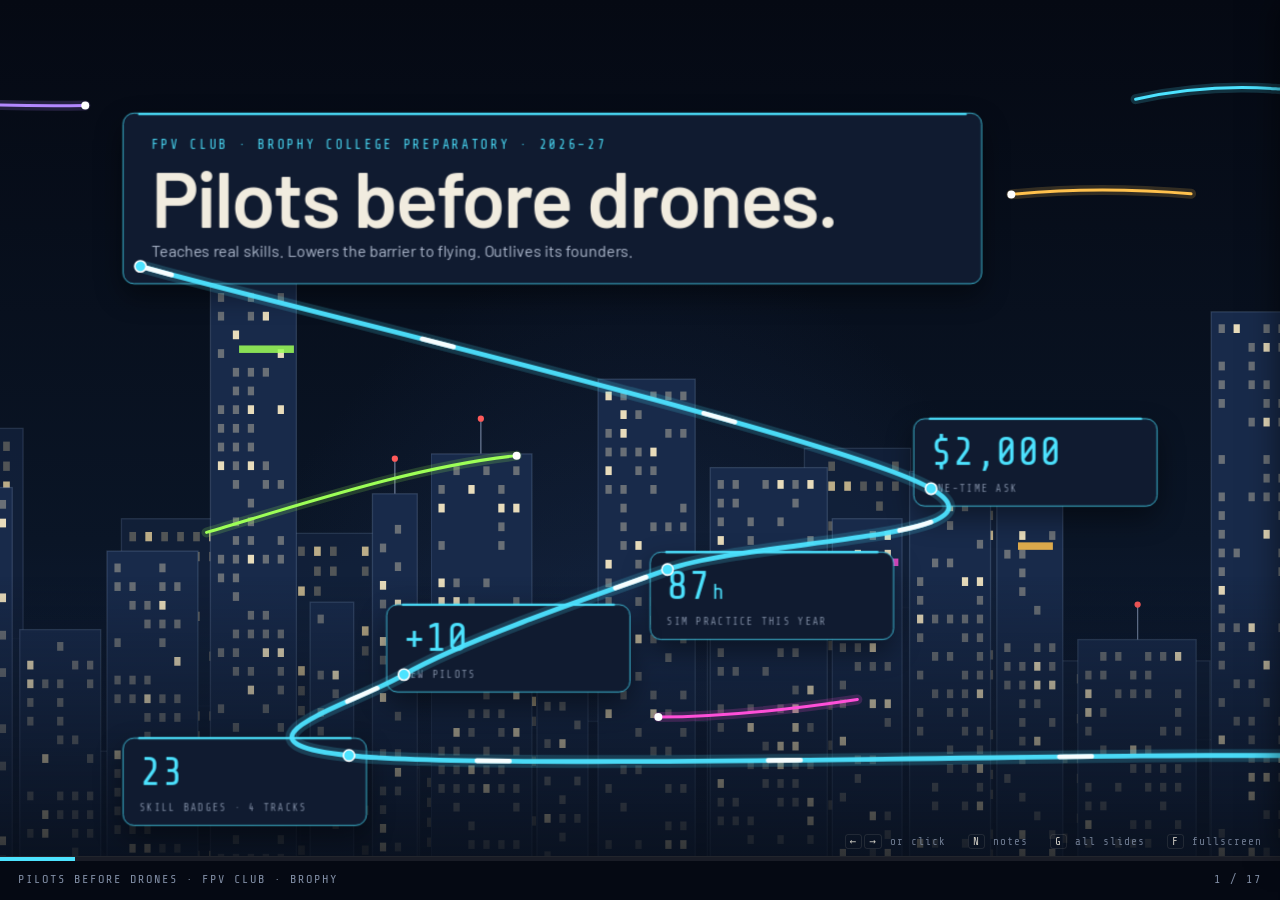
==== commit e332cd09: "Bright curved neon path anchored at card corners, off-grid card layout, title-only cards, animated l" ====
--- a/index.html
+++ b/index.html
@@ -4,12 +4,12 @@
 <meta charset="utf-8">
 <meta name="viewport" content="width=device-width,initial-scale=1">
 <title>Pilots before drones — Brophy FPV Club grant pitch</title>
-<meta name="description" content="The Brophy FPV Badge Program: a 2026–27 grant pitch from the Brophy College Preparatory FPV Club. Skills, access, structure, gear.">
+<meta name="description" content="The Brophy FPV Badge Program: a 2026–27 grant pitch from the Brophy College Preparatory FPV Club.">
 <meta name="robots" content="noindex">
 <meta name="color-scheme" content="dark">
 <link rel="icon" href="data:image/svg+xml,<svg xmlns='http://www.w3.org/2000/svg' viewBox='0 0 32 32'><rect width='32' height='32' rx='6' fill='%230a1222'/><g stroke='%234de3ff' stroke-width='2.4' fill='none' stroke-linecap='round'><path d='M9 9l14 14M23 9L9 23'/><circle cx='9' cy='9' r='4'/><circle cx='23' cy='9' r='4'/><circle cx='9' cy='23' r='4'/><circle cx='23' cy='23' r='4'/></g></svg>">
 <link rel="stylesheet" href="assets/css/fonts.css">
-<link rel="stylesheet" href="assets/css/pitch.css?v=4">
+<link rel="stylesheet" href="assets/css/pitch.css?v=8">
 </head>
 <body class="show-all">
 
@@ -19,166 +19,166 @@
 
 <div id="world"><div id="route">
 
-<!-- 1 ================================================================= -->
+<!-- 1 -->
 <section class="scene" data-title="Pilots before drones" data-neon="#4de3ff" data-nofrag>
-  <div class="card head big" style="grid-column:span 12">
+  <div class="card head big" style="grid-column:1 / span 10">
     <div class="eyebrow">FPV Club · Brophy College Preparatory · 2026–27</div>
     <h1>Pilots before drones.</h1>
-    <p class="lede">A certification program that <b>teaches real skills</b>, <b>lowers the barrier</b> to flying, and <b>outlives its founders</b>.</p>
+    <p class="lede">Teaches real skills. Lowers the barrier to flying. Outlives its founders.</p>
   </div>
-  <div class="card stat" style="grid-column:span 3"><div class="v">$2,000</div><div class="l">one-time ask</div></div>
-  <div class="card stat" style="grid-column:span 3"><div class="v" id="liveHours">84<small>h</small></div><div class="l">of simulator practice this year</div></div>
-  <div class="card stat" style="grid-column:span 3"><div class="v">+10</div><div class="l">new pilots</div></div>
-  <div class="card stat" style="grid-column:span 3"><div class="v">23</div><div class="l">skill badges · 4 tracks</div></div>
-  <div class="card note" style="grid-column:span 12">Micah Tucker &amp; team</div>
+  <div class="card stat" style="grid-column:10 / span 3; margin-top:140px"><div class="v">$2,000</div><div class="l">one-time ask</div></div>
+  <div class="card stat" style="grid-column:7 / span 3; margin-top:30px"><div class="v" id="liveHours">84<small>h</small></div><div class="l">sim practice this year</div></div>
+  <div class="card stat" style="grid-column:4 / span 3; margin-top:-70px"><div class="v">+10</div><div class="l">new pilots</div></div>
+  <div class="card stat" style="grid-column:1 / span 3; margin-top:30px"><div class="v">23</div><div class="l">skill badges · 4 tracks</div></div>
 </section>
 
-<!-- 2 ================================================================= -->
+<!-- 2 -->
 <section class="scene" data-title="Brophy's future of UAV flight" data-neon="#ffc14d" data-nofrag>
-  <div class="card head" style="grid-column:span 12"><div class="eyebrow">Why drones, why now</div><h2>Brophy's future of UAV flight</h2></div>
-  <div class="card stat" style="grid-column:span 3"><div class="v">400k<small>+</small></div><div class="l">FAA-certified remote pilots · near zero in 2016</div></div>
-  <div class="card stat" style="grid-column:span 3"><div class="v">1M<small>+</small></div><div class="l">recreational pilots with the FAA TRUST certificate</div></div>
-  <div class="card stat" style="grid-column:span 3"><div class="v">30k<small>+</small></div><div class="l">registered FPV racers · leagues on ESPN and NBC</div></div>
-  <div class="card stat" style="grid-column:span 3"><div class="v">1M<small>/yr</small></div><div class="l">FPV drones built for one war alone</div></div>
-  <div class="card" style="grid-column:span 4"><h4>Work</h4><p>Bridges, power lines, solar farms, roofs and crops are inspected by drone now. It is a multi-billion-dollar industry that hires Part 107 pilots straight out of school.</p></div>
-  <div class="card" style="grid-column:span 4"><h4>Culture</h4><p>FPV shots are in car ads, sports broadcasts and feature films. Racing leagues fill arenas and stream to millions. The skill is visible everywhere; the training is not.</p></div>
-  <div class="card" style="grid-column:span 4"><h4>Why it belongs in a school</h4><p>It is very fun, very skilful, and it takes a lot of learning: physics, electronics, law, judgment. That combination is exactly what a club should be built around.</p></div>
-  <div class="card note" style="grid-column:span 12">"The hardest part of FPV is not flying. It is everything you have to understand before you are allowed to." <span class="dim">— the club's working motto</span></div>
+  <div class="card head" style="grid-column:1 / span 9"><div class="eyebrow">Why drones, why now</div><h2>Brophy's future of UAV flight</h2></div>
+  <div class="card stat" style="grid-column:1 / span 3; margin-top:30px"><div class="v">400k<small>+</small></div><div class="l">FAA remote pilots · ~0 in 2016</div></div>
+  <div class="card stat" style="grid-column:4 / span 3; margin-top:90px"><div class="v">1M<small>+</small></div><div class="l">FAA TRUST pilots</div></div>
+  <div class="card stat" style="grid-column:7 / span 3; margin-top:30px"><div class="v">30k<small>+</small></div><div class="l">registered FPV racers</div></div>
+  <div class="card stat" style="grid-column:10 / span 3; margin-top:90px"><div class="v">1M<small>/yr</small></div><div class="l">FPV drones for one war</div></div>
+  <div class="card small" style="grid-column:9 / span 3; margin-top:40px"><h4>Work</h4></div>
+  <div class="card small" style="grid-column:5 / span 3; margin-top:-30px"><h4>Culture</h4></div>
+  <div class="card small" style="grid-column:1 / span 3; margin-top:40px"><h4>Fun · skilful · a lot to learn</h4></div>
+  <div class="card quote" style="grid-column:3 / span 8; margin-top:10px">"The hardest part of FPV is not flying. It is everything you have to understand before you are allowed to."</div>
 </section>
 
-<!-- 3 ================================================================= -->
-<section class="scene" data-title="Four tracks of skill" data-neon="#9dff57">
-  <div class="card head" style="grid-column:span 12"><div class="eyebrow">Skills we want people to learn</div><h2>Four tracks of skill</h2></div>
-  <div class="card track frag" style="grid-column:span 3;--c:#4de3ff"><svg viewBox="0 0 64 64"><path d="M12 40 L32 20 L52 40"/><circle cx="32" cy="20" r="6"/><path d="M8 48 H56"/><circle cx="12" cy="40" r="5"/><circle cx="52" cy="40" r="5"/></svg><div class="k">Flight</div><div class="n">7 badges</div><p>Sim hours, orbit and Split-S, line of sight, first real flight, freestyle, indoor proximity, racing.</p></div>
-  <div class="card track frag" style="grid-column:span 3;--c:#ffc14d"><svg viewBox="0 0 64 64"><path d="M14 50 L38 26"/><path d="M34 22 L42 30"/><path d="M38 14 L50 26 L44 32 L32 20 Z"/><circle cx="16" cy="48" r="4"/><path d="M46 46 H58 M52 40 V52"/></svg><div class="k">Build &amp; tech</div><div class="n">6 badges</div><p>Battery care, building, Betaflight, soldering, field diagnostics, tuning.</p></div>
-  <div class="card track frag" style="grid-column:span 3;--c:#5dffc3"><svg viewBox="0 0 64 64"><path d="M32 8 L52 16 V32 C52 44 42 52 32 56 C22 52 12 44 12 32 V16 Z"/><path d="M24 32 L30 38 L42 24"/></svg><div class="k">Knowledge &amp; safety</div><div class="n">5 badges</div><p>Safe flight with the basics of airspace, electrical components, radio protocol and video, event ops and emergencies, FAA TRUST.</p></div>
-  <div class="card track frag" style="grid-column:span 3;--c:#b388ff"><svg viewBox="0 0 64 64"><circle cx="22" cy="22" r="7"/><circle cx="44" cy="26" r="6"/><path d="M8 50 C8 38 16 34 22 34 C28 34 36 38 36 50"/><path d="M34 48 C36 40 40 38 44 38 C50 38 56 42 56 50"/></svg><div class="k">Crew &amp; leadership</div><div class="n">5 badges</div><p>Spotter, cinematography and shot planning, editing, fleet steward, mentor.</p></div>
-  <div class="card note frag" style="grid-column:span 12">Twenty-three badges in all. A pilot is not a pilot until they can also <b>build</b>, <b>reason</b> and <b>lead</b>.</div>
+<!-- 3 -->
+<section class="scene" data-title="Four tracks of skill" data-neon="#9dff57" data-nofrag>
+  <div class="card head" style="grid-column:2 / span 8"><div class="eyebrow">Skills we want people to learn</div><h2>Four tracks of skill</h2></div>
+  <div class="card track" style="grid-column:1 / span 3; margin-top:40px; --c:#4de3ff"><svg viewBox="0 0 64 64"><path d="M12 40 L32 20 L52 40"/><circle cx="32" cy="20" r="6"/><path d="M8 48 H56"/><circle cx="12" cy="40" r="5"/><circle cx="52" cy="40" r="5"/></svg><div class="k">Flight</div><div class="n">7 badges</div></div>
+  <div class="card track" style="grid-column:4 / span 3; margin-top:130px; --c:#ffc14d"><svg viewBox="0 0 64 64"><path d="M14 50 L38 26"/><path d="M34 22 L42 30"/><path d="M38 14 L50 26 L44 32 L32 20 Z"/><circle cx="16" cy="48" r="4"/><path d="M46 46 H58 M52 40 V52"/></svg><div class="k">Build &amp; tech</div><div class="n">6 badges</div></div>
+  <div class="card track" style="grid-column:7 / span 3; margin-top:40px; --c:#5dffc3"><svg viewBox="0 0 64 64"><path d="M32 8 L52 16 V32 C52 44 42 52 32 56 C22 52 12 44 12 32 V16 Z"/><path d="M24 32 L30 38 L42 24"/></svg><div class="k">Knowledge &amp; safety</div><div class="n">5 badges</div></div>
+  <div class="card track" style="grid-column:10 / span 3; margin-top:130px; --c:#b388ff"><svg viewBox="0 0 64 64"><circle cx="22" cy="22" r="7"/><circle cx="44" cy="26" r="6"/><path d="M8 50 C8 38 16 34 22 34 C28 34 36 38 36 50"/><path d="M34 48 C36 40 40 38 44 38 C50 38 56 42 56 50"/></svg><div class="k">Crew &amp; leadership</div><div class="n">5 badges</div></div>
+  <div class="card quote" style="grid-column:4 / span 6; margin-top:40px">Twenty-three badges. Build, reason, lead.</div>
 </section>
 
-<!-- 3–6: cards filled from badges.js ==================================== -->
+<!-- 4–7: badge cards filled from badges.js -->
 <section class="scene" data-title="Track: Flight" data-neon="#4de3ff" data-nofrag>
-  <div class="card head" style="grid-column:span 12"><div class="eyebrow">Skills · track 1 of 4</div><h2>Flight</h2></div>
+  <div class="card head" style="grid-column:1 / span 7"><div class="eyebrow">Skills · track 1 of 4</div><h2>Flight</h2></div>
   <div class="badgelist" data-track="flight"></div>
 </section>
 <section class="scene" data-title="Track: Build &amp; tech" data-neon="#ffc14d" data-nofrag>
-  <div class="card head" style="grid-column:span 12"><div class="eyebrow">Skills · track 2 of 4</div><h2>Build &amp; tech</h2></div>
+  <div class="card head" style="grid-column:1 / span 7"><div class="eyebrow">Skills · track 2 of 4</div><h2>Build &amp; tech</h2></div>
   <div class="badgelist" data-track="build"></div>
 </section>
 <section class="scene" data-title="Track: Knowledge &amp; safety" data-neon="#5dffc3" data-nofrag>
-  <div class="card head" style="grid-column:span 12"><div class="eyebrow">Skills · track 3 of 4</div><h2>Knowledge &amp; safety</h2></div>
+  <div class="card head" style="grid-column:1 / span 8"><div class="eyebrow">Skills · track 3 of 4</div><h2>Knowledge &amp; safety</h2></div>
   <div class="badgelist" data-track="know"></div>
 </section>
 <section class="scene" data-title="Track: Crew &amp; leadership" data-neon="#b388ff" data-nofrag>
-  <div class="card head" style="grid-column:span 12"><div class="eyebrow">Skills · track 4 of 4</div><h2>Crew &amp; leadership</h2></div>
+  <div class="card head" style="grid-column:1 / span 8"><div class="eyebrow">Skills · track 4 of 4</div><h2>Crew &amp; leadership</h2></div>
   <div class="badgelist" data-track="crew"></div>
 </section>
 
-<!-- 7 ================================================================= -->
+<!-- 8 -->
 <section class="scene" data-title="What a graduate can do" data-neon="#ff4fd8" data-nofrag>
-  <div class="card head" style="grid-column:span 12"><div class="eyebrow">Skills · the whole list</div><h2>What a student walks away able to do</h2></div>
-  <div id="carousel" class="no-nav" style="grid-column:span 12"></div>
+  <div class="card head" style="grid-column:2 / span 9"><div class="eyebrow">Skills · the whole list</div><h2>What a student walks away able to do</h2></div>
+  <div id="carousel" class="no-nav" style="grid-column:1 / span 12"></div>
 </section>
 
-<!-- 8 ================================================================= -->
-<section class="scene" data-title="Lowering the barrier to entry" data-neon="#5aa9ff">
-  <div class="card head" style="grid-column:span 12"><div class="eyebrow">Lowering the barrier to entry</div><h2>Anyone can start flying today, for free</h2></div>
-  <div class="card frag" style="grid-column:span 4"><h4>The sim lab</h4><p>Five FPV simulators in the IC, open 7:00–4:00 on school days. Tap your name, pick a sim, fly. Crashes cost nothing.</p></div>
-  <div class="card frag" style="grid-column:span 4"><h4>No seat? Ground School</h4><p>43 lessons on the kiosk or any phone. Drills on the real transmitter; progress follows the pilot.</p></div>
-  <div class="card frag" style="grid-column:span 4"><h4>Zero cost to the student</h4><p>Sim hours, lessons, quizzes and FAA TRUST are free. Club gear is shared and checked out.</p></div>
-  <div class="card fig frag" style="grid-column:span 5"><img src="assets/img/kiosk/kiosk-home.jpg" alt="The kiosk home screen with a pilot signed in"><div class="cap">the kiosk · open to anyone</div></div>
-  <div class="card frag" style="grid-column:span 7"><h4>Clear first steps</h4><p>Name at the kiosk → 7.5 sim hours → Safe Flight and Battery Care quizzes → build and flash a Meteor → first real flight.</p><div id="liveStats"></div></div>
+<!-- 9 -->
+<section class="scene" data-title="Lowering the barrier to entry" data-neon="#5aa9ff" data-nofrag>
+  <div class="card head" style="grid-column:1 / span 9"><div class="eyebrow">Lowering the barrier to entry</div><h2>Anyone can start flying today, for free</h2></div>
+  <div class="card small" style="grid-column:1 / span 3; margin-top:30px"><h4>The sim lab</h4></div>
+  <div class="card small" style="grid-column:4 / span 3; margin-top:110px"><h4>No seat? Ground School</h4></div>
+  <div class="card small" style="grid-column:7 / span 3; margin-top:30px"><h4>Zero cost to the student</h4></div>
+  <div class="card small" style="grid-column:10 / span 3; margin-top:110px"><h4>Clear first steps</h4></div>
+  <div class="card fig" style="grid-column:7 / span 6; margin-top:20px"><img src="assets/img/kiosk/kiosk-home.jpg" alt="The kiosk home screen"><div class="cap">the kiosk · open to anyone</div></div>
+  <div class="card" style="grid-column:1 / span 5; margin-top:-60px"><div id="liveStats"></div></div>
 </section>
 
-<!-- 9 ================================================================= -->
-<section class="scene" data-title="Structure that ensures learning" data-neon="#ffc14d">
-  <div class="card head" style="grid-column:span 12"><div class="eyebrow">Structure that ensures learning</div><h2>Badges unlock gear</h2></div>
-  <div class="card frag" style="grid-column:span 4"><h4>One testable skill</h4><p>A badge is one specific, testable skill. Earn every badge in a tier and the next drone is yours to fly. "Who may fly what" is written down, not remembered.</p></div>
-  <div class="card frag" style="grid-column:span 4"><h4>Demonstration, not attendance</h4><p>Quiz badges: 10 questions, 80% passes, the kiosk awards them. Bench badges: checklist, photo, instructor approves. Witnessed badges: a mentor watches you meet the written standard.</p></div>
-  <div class="card frag" style="grid-column:span 4"><h4>The record</h4><p>One badge catalogue shared by kiosk and website. Every award signed by the approving instructor. Progress only moves forward.</p></div>
-  <div class="card" style="grid-column:span 12"><div id="ladder"></div></div>
+<!-- 10 -->
+<section class="scene" data-title="Structure that ensures learning" data-neon="#ffc14d" data-nofrag>
+  <div class="card head" style="grid-column:1 / span 8"><div class="eyebrow">Structure that ensures learning</div><h2>Badges unlock gear</h2></div>
+  <div class="card small" style="grid-column:10 / span 3; margin-top:20px"><h4>One testable skill</h4></div>
+  <div class="card small" style="grid-column:6 / span 4; margin-top:-20px"><h4>Demonstration, not attendance</h4></div>
+  <div class="card small" style="grid-column:1 / span 3; margin-top:20px"><h4>The record</h4></div>
+  <div class="card" style="grid-column:1 / span 12; margin-top:10px"><div id="ladder"></div></div>
 </section>
 
-<!-- 10 ================================================================ -->
-<section class="scene" data-title="Structure that ensures safety" data-neon="#ff7a45">
-  <div class="card head" style="grid-column:span 12"><div class="eyebrow">Structure that ensures safety</div><h2>A written safety standard</h2></div>
-  <div class="card frag" style="grid-column:span 4"><h4>The rules</h4><p>Brophy FPV safe-flight rules, published and quizzed. Passing them is the Safe Flight badge. Nothing over 250 g until the top tier.</p></div>
-  <div class="card frag" style="grid-column:span 4"><h4>Gates before gear</h4><p>No real drone before Safe Flight and Battery Care. No event flying before FAA TRUST.</p></div>
-  <div class="card frag" style="grid-column:span 4"><h4>Event protocol</h4><p>A spotter on every flight, a flight zone set up, bystanders briefed, failsafe tested, ducted airframes near people.</p></div>
-  <div class="card frag" style="grid-column:span 4"><h4>Batteries</h4><p>Balance-charge, storage voltage, puffed-pack check, smoke stopper on every first power-up, fire procedure drilled.</p></div>
-  <div class="card frag" style="grid-column:span 4"><h4>Airspace</h4><p>B4UFLY check, LAANC when needed under Sky Harbor's Class B, incident report the same day.</p></div>
-  <div class="card fig frag" style="grid-column:span 4"><img src="assets/img/kiosk/kiosk-quiz-pass.png" alt="A Safe Flight quiz passed on the kiosk"><div class="cap">the Safe Flight quiz, passed on the kiosk</div></div>
+<!-- 11 -->
+<section class="scene" data-title="Structure that ensures safety" data-neon="#ff7a45" data-nofrag>
+  <div class="card head" style="grid-column:1 / span 8"><div class="eyebrow">Structure that ensures safety</div><h2>A written safety standard</h2></div>
+  <div class="card small" style="grid-column:1 / span 3; margin-top:30px"><h4>The rules</h4></div>
+  <div class="card small" style="grid-column:4 / span 3; margin-top:110px"><h4>Nothing over 250 g</h4></div>
+  <div class="card small" style="grid-column:7 / span 3; margin-top:30px"><h4>Gates before gear</h4></div>
+  <div class="card small" style="grid-column:10 / span 3; margin-top:110px"><h4>Event protocol</h4></div>
+  <div class="card small" style="grid-column:9 / span 3; margin-top:60px"><h4>Batteries</h4></div>
+  <div class="card small" style="grid-column:6 / span 3; margin-top:-10px"><h4>Airspace</h4></div>
+  <div class="card fig" style="grid-column:1 / span 4; margin-top:-90px"><img src="assets/img/kiosk/kiosk-quiz-pass.png" alt="Safe Flight quiz passed on the kiosk"><div class="cap">Safe Flight quiz · passed</div></div>
 </section>
 
-<!-- 11 ================================================================ -->
-<section class="scene" data-title="Structure that ensures sustainability" data-neon="#5dffc3">
-  <div class="card head" style="grid-column:span 12"><div class="eyebrow">Structure that ensures sustainability</div><h2>Built to outlive its founders</h2></div>
-  <div class="card frag" style="grid-column:span 4"><h4>Skills stay</h4><p>Skills normally graduate with the seniors. Here they are badges, and the club is heavily underclassmen, gaining members every week.</p></div>
-  <div class="card frag" style="grid-column:span 4"><h4>Mentors</h4><p>Coach a new member through two badges, then sign off the badges you hold, with officer approval. The program produces its own teachers every year.</p></div>
-  <div class="card frag" style="grid-column:span 4"><h4>Everything written down</h4><p>The badge sheet, the safety rules, seven printed posters, and a website with live lab numbers. Kiosk and lessons are built and maintained by students.</p></div>
-  <div class="card frag" style="grid-column:span 6"><h4>Recruiting moments</h4><p>The fall assembly pitch, a pep-rally race the whole school watches through the goggles, posters above the sims, a public website anyone can open.</p></div>
-  <div class="card fig frag" style="grid-column:span 6"><img src="assets/img/web/web-posters.jpg" alt="The posters page of the club website"><div class="cap">seven posters · print-ready, on the website</div></div>
+<!-- 12 -->
+<section class="scene" data-title="Structure that ensures sustainability" data-neon="#5dffc3" data-nofrag>
+  <div class="card head" style="grid-column:1 / span 8"><div class="eyebrow">Structure that ensures sustainability</div><h2>Built to outlive its founders</h2></div>
+  <div class="card small" style="grid-column:10 / span 3; margin-top:30px"><h4>Skills stay</h4></div>
+  <div class="card small" style="grid-column:7 / span 3; margin-top:40px"><h4>Mentors</h4></div>
+  <div class="card small" style="grid-column:4 / span 3; margin-top:-30px"><h4>Everything written down</h4></div>
+  <div class="card small" style="grid-column:1 / span 3; margin-top:40px"><h4>Recruiting moments</h4></div>
+  <div class="card fig" style="grid-column:5 / span 8; margin-top:10px"><img src="assets/img/web/web-posters.jpg" alt="The posters page"><div class="cap">seven posters · a website that runs itself</div></div>
 </section>
 
-<!-- 12 ================================================================ -->
-<section class="scene" data-title="Other yields for Brophy" data-neon="#ff4fd8">
-  <div class="card head" style="grid-column:span 12"><div class="eyebrow">Other yields for Brophy</div><h2>What else the school gets</h2></div>
-  <div class="card banner frag" style="grid-column:span 12"><svg viewBox="0 0 64 64"><path d="M10 50 L22 20 L34 50"/><path d="M15 40 H29"/><path d="M40 20 H56 M40 32 H56 M40 44 H52"/></svg><div><h4>Already in the field</h4><p>We have already flown and filmed at a couple of school events this year, with a spotter and the event protocol. The pipeline exists; this scales it.</p></div></div>
-  <div class="card yield frag" style="grid-column:span 4"><svg viewBox="0 0 64 64"><rect x="8" y="16" width="36" height="32" rx="4"/><path d="M44 28 L58 20 V44 L44 36"/><circle cx="20" cy="30" r="4"/></svg><h4>Best of Brophy</h4><p>Short aerial clips through the year for games, dances and clubs, cut into two showcase films a year for admissions, assemblies and social media.</p></div>
-  <div class="card yield frag" style="grid-column:span 4"><svg viewBox="0 0 64 64"><path d="M8 48 C8 30 20 22 32 22 C44 22 56 30 56 48"/><path d="M16 48 V36 M48 48 V36"/><circle cx="32" cy="36" r="5"/><path d="M26 56 H38"/></svg><h4>Community-period races</h4><p>The pep rally, "Written in the Stars": a live FPV race on the scoreboard. The same course runs as a core-programming and a lunch race, flown only by Racing-badge pilots.</p></div>
-  <div class="card yield frag" style="grid-column:span 4"><svg viewBox="0 0 64 64"><circle cx="32" cy="32" r="22"/><path d="M32 10 V54 M10 32 H54"/><path d="M18 18 C26 28 38 28 46 18 M18 46 C26 36 38 36 46 46"/></svg><h4>Interest is already here</h4><p>Stuco, the racing club, admissions and sports have asked for footage. Teams get clips they can use the same week.</p></div>
+<!-- 13 -->
+<section class="scene" data-title="Other yields for Brophy" data-neon="#ff4fd8" data-nofrag>
+  <div class="card head" style="grid-column:1 / span 8"><div class="eyebrow">Other yields for Brophy</div><h2>What else the school gets</h2></div>
+  <div class="card banner" style="grid-column:1 / span 12; margin-top:30px"><svg viewBox="0 0 64 64"><path d="M10 50 L22 20 L34 50"/><path d="M15 40 H29"/><path d="M40 20 H56 M40 32 H56 M40 44 H52"/></svg><h4>Already in the field · flown and filmed at school events this year</h4></div>
+  <div class="card yield" style="grid-column:1 / span 4; margin-top:50px"><svg viewBox="0 0 64 64"><rect x="8" y="16" width="36" height="32" rx="4"/><path d="M44 28 L58 20 V44 L44 36"/><circle cx="20" cy="30" r="4"/></svg><h4>Best of Brophy</h4></div>
+  <div class="card yield" style="grid-column:5 / span 4; margin-top:130px"><svg viewBox="0 0 64 64"><path d="M8 48 C8 30 20 22 32 22 C44 22 56 30 56 48"/><path d="M16 48 V36 M48 48 V36"/><circle cx="32" cy="36" r="5"/><path d="M26 56 H38"/></svg><h4>Community-period races</h4></div>
+  <div class="card yield" style="grid-column:9 / span 4; margin-top:50px"><svg viewBox="0 0 64 64"><circle cx="32" cy="32" r="22"/><path d="M32 10 V54 M10 32 H54"/><path d="M18 18 C26 28 38 28 46 18 M18 46 C26 36 38 36 46 46"/></svg><h4>Interest is already here</h4></div>
 </section>
 
-<!-- 13 ================================================================ -->
-<section class="scene" data-title="The equipment we want" data-neon="#4de3ff">
-  <div class="card head" style="grid-column:span 12"><div class="eyebrow">Equipment</div><h2>The equipment we want, and why</h2></div>
-  <div class="card item frag" style="grid-column:span 3"><div class="pic"><img src="assets/img/gear/goggles.png" alt="DJI Goggles N3"></div><div class="q">2 ×</div><h4>DJI N3 goggles</h4><p>Two pilots can train or fly at once. About an eight-year life: the part the school buys once.</p></div>
-  <div class="card item frag" style="grid-column:span 3"><div class="pic"><img src="assets/img/gear/radio.png" alt="RadioMaster Pocket"></div><div class="q">2 ×</div><h4>RadioMaster Pocket</h4><p>One radio each for the sim and the air. Lasts as long as the goggles.</p></div>
-  <div class="card item frag" style="grid-column:span 3"><div class="pic"><img src="assets/img/gear/meteor.png" alt="BetaFPV Meteor 75 Pro"></div><div class="q">2 ×</div><h4>Meteor 75 Pro trainers</h4><p>Sub-250 g, ducted, safe indoors, cheap to crash. Eight students are waiting with no drone to share.</p></div>
-  <div class="card item frag" style="grid-column:span 3"><div class="pic"><img src="assets/img/gear/pavo.png" alt="BetaFPV Pavo 20 Pro"></div><div class="q">1 ×</div><h4>Pavo 20 Pro cinewhoop</h4><p>Ducted camera ship with a D-log camera: the drone Best of Brophy is shot on, and the Tier 2 test airframe.</p></div>
-  <div class="card accessories frag" style="grid-column:span 12"><b>Accessories:</b> batteries, a 1S charger, frames, props, electronics, a smoke stopper, screwdrivers, a backpack. Crashes become repairs, not purchases. <span class="tbd">Still TBD on what we can afford.</span><br><span class="dim">Everything under 250 g except the camera tier. Airframes last about 4 years, the pilot kit about 8. Many essentials donated by members.</span></div>
+<!-- 14 -->
+<section class="scene" data-title="The equipment we want" data-neon="#4de3ff" data-nofrag>
+  <div class="card head" style="grid-column:1 / span 8"><div class="eyebrow">Equipment</div><h2>The equipment we want</h2></div>
+  <div class="card item" style="grid-column:1 / span 3; margin-top:30px"><div class="pic"><img src="assets/img/gear/goggles.png" alt="DJI Goggles N3"></div><div class="q">2 ×</div><h4>DJI N3 goggles</h4></div>
+  <div class="card item" style="grid-column:4 / span 3; margin-top:100px"><div class="pic"><img src="assets/img/gear/radio.png" alt="RadioMaster Pocket"></div><div class="q">2 ×</div><h4>RadioMaster Pocket</h4></div>
+  <div class="card item" style="grid-column:7 / span 3; margin-top:30px"><div class="pic"><img src="assets/img/gear/meteor.png" alt="BetaFPV Meteor 75 Pro"></div><div class="q">2 ×</div><h4>Meteor 75 Pro</h4></div>
+  <div class="card item" style="grid-column:10 / span 3; margin-top:100px"><div class="pic"><img src="assets/img/gear/pavo.png" alt="BetaFPV Pavo 20 Pro"></div><div class="q">1 ×</div><h4>Pavo 20 Pro</h4></div>
+  <div class="card small" style="grid-column:4 / span 6; margin-top:40px"><h4>Accessories <span class="tbd">TBD on what we can afford</span></h4></div>
 </section>
 
-<!-- 14 ================================================================ -->
+<!-- 15 -->
 <section class="scene" data-title="Budget at a glance" data-neon="#9dff57" data-nofrag>
-  <div class="card head" style="grid-column:span 12"><div class="eyebrow">Equipment · the numbers</div><h2>Budget at a glance</h2></div>
-  <div class="card" style="grid-column:span 12"><div class="budget" id="budget"></div></div>
-  <div class="card note" style="grid-column:span 12">A one-time build-out inside the $2,000 ask. Prices fluctuate: the final order follows the proposal's parts list, with Micah in the room. The full line-by-line list, with a reason beside every item, is in the proposal.</div>
+  <div class="card head" style="grid-column:1 / span 7"><div class="eyebrow">Equipment · the numbers</div><h2>Budget at a glance</h2></div>
+  <div class="card" style="grid-column:2 / span 10; margin-top:40px"><div class="budget" id="budget"></div></div>
 </section>
 
-<!-- 15 ================================================================ -->
+<!-- 16 -->
 <section class="scene" data-title="Timeline" data-neon="#5aa9ff" data-nofrag>
-  <div class="card head" style="grid-column:span 12"><div class="eyebrow">Timeline</div><h2>Where we've been, and where this goes</h2></div>
-  <div class="card tall" style="grid-column:span 12"><div class="timeline" id="timeline"></div></div>
+  <div class="card head" style="grid-column:1 / span 9"><div class="eyebrow">Timeline</div><h2>Where we've been, and where this goes</h2></div>
+  <div class="card tall" style="grid-column:1 / span 12; margin-top:40px"><div class="timeline" id="timeline"></div></div>
 </section>
 
-<!-- 16 ================================================================ -->
+<!-- 17 -->
 <section class="scene" data-title="Thank you" data-neon="#ff4fd8" data-nofrag>
-  <div class="card head" style="grid-column:span 12"><div class="eyebrow">Thank you</div><h2>Questions?</h2></div>
-  <div class="card qr hero" style="grid-column:span 2"><img src="assets/qr/proposal.png" alt="QR: proposal"><div class="t">Proposal</div><div class="u">the official doc</div></div>
-  <div class="card qr" style="grid-column:span 2"><img src="assets/qr/deck.png" alt="QR: this pitch"><div class="t">This pitch</div><div class="u">elmagoct.github.io/brophy-fpv-grant</div></div>
-  <div class="card qr" style="grid-column:span 2"><img src="assets/qr/dashboard.png" alt="QR: dashboard"><div class="t">Lab dashboard</div><div class="u">hours · leaderboard</div></div>
-  <div class="card qr" style="grid-column:span 2"><img src="assets/qr/flightschool.png" alt="QR: Flight School"><div class="t">Flight School</div><div class="u">all 23 badges</div></div>
-  <div class="card qr" style="grid-column:span 2"><img src="assets/qr/posters.png" alt="QR: posters"><div class="t">The posters</div><div class="u">print-ready PDFs</div></div>
-  <div class="card qr" style="grid-column:span 2"><img src="assets/qr/playlist.png" alt="QR: playlist"><div class="t">Flight reel</div><div class="u">YouTube playlist</div></div>
-  <div class="card note" style="grid-column:span 12">FPV Club · Brophy College Preparatory · Micah Tucker &amp; team · mtucker27@brophybroncos.org</div>
+  <div class="card head" style="grid-column:1 / span 6"><div class="eyebrow">Thank you</div><h2>Questions?</h2></div>
+  <div class="card qr hero" style="grid-column:1 / span 2; margin-top:60px"><img src="assets/qr/proposal.png" alt="QR: proposal"><div class="t">Proposal</div></div>
+  <div class="card qr" style="grid-column:3 / span 2; margin-top:120px"><img src="assets/qr/deck.png" alt="QR: this pitch"><div class="t">This pitch</div></div>
+  <div class="card qr" style="grid-column:5 / span 2; margin-top:60px"><img src="assets/qr/dashboard.png" alt="QR: dashboard"><div class="t">Lab dashboard</div></div>
+  <div class="card qr" style="grid-column:7 / span 2; margin-top:120px"><img src="assets/qr/flightschool.png" alt="QR: Flight School"><div class="t">Flight School</div></div>
+  <div class="card qr" style="grid-column:9 / span 2; margin-top:60px"><img src="assets/qr/posters.png" alt="QR: posters"><div class="t">The posters</div></div>
+  <div class="card qr" style="grid-column:11 / span 2; margin-top:120px"><img src="assets/qr/playlist.png" alt="QR: playlist"><div class="t">Flight reel</div></div>
+  <div class="card quote" style="grid-column:3 / span 8; margin-top:40px">FPV Club · Brophy College Preparatory · Micah Tucker &amp; team · mtucker27@brophybroncos.org</div>
 </section>
 
-</div></div><!-- /route /world -->
+</div></div>
 
 <div id="hud">
   <div id="progress"><i></i></div>
   <div id="footer"><span>Pilots before drones · FPV Club · Brophy</span><span id="counter">1 / 17</span></div>
 </div>
-<div id="hint"><kbd>←</kbd><kbd>→</kbd> or click &nbsp; <kbd>N</kbd> notes &nbsp; <kbd>G</kbd> all slides &nbsp; <kbd>A</kbd> one bullet at a time &nbsp; <kbd>F</kbd> fullscreen</div>
+<div id="hint"><kbd>←</kbd><kbd>→</kbd> or click &nbsp; <kbd>N</kbd> notes &nbsp; <kbd>G</kbd> all slides &nbsp; <kbd>F</kbd> fullscreen</div>
 
 <aside id="notes" class="no-nav"><h3>Speaker notes</h3><div id="notesBody"><p class="hint">Loading SCRIPT.md…</p></div></aside>
 <div id="menu" class="no-nav"><div><h3>Slides</h3><div class="list" id="menuList"></div></div></div>
 <div id="toast"></div>
 <div id="rotate"><div>&#8635;<br><span>turn your phone sideways</span></div></div>
 
-<script src="assets/js/badges.js?v=4"></script>
-<script src="assets/js/demos.js?v=4"></script>
-<script src="assets/js/pitch.js?v=4"></script>
+<script src="assets/js/badges.js?v=8"></script>
+<script src="assets/js/demos.js?v=8"></script>
+<script src="assets/js/pitch.js?v=8"></script>
 </body>
 </html>
--- a/assets/css/pitch.css
+++ b/assets/css/pitch.css
@@ -7,12 +7,14 @@
    shadow, transforms only.
    ========================================================================== */
 
+@property --neon{syntax:'<color>'; inherits:true; initial-value:#4de3ff}
 :root{
   --bg:#070d18; --bg2:#0c1628;
   --card:#101b30; --card-2:#162440;
   --text:#f1ecdf; --soft:#b4bfd3; --dim:#7f8ca3;
   --line:rgba(241,236,223,.12);
   --neon:#4de3ff;
+  transition:--neon 1.15s cubic-bezier(.55,0,.15,1);
   --font-mono:'Share Tech Mono','Consolas',monospace;
   --font-body:'Barlow','Segoe UI',system-ui,sans-serif;
   --fit:1;
@@ -30,7 +32,7 @@
 /* --------------------------------------------------------------- city */
 #city{position:fixed; inset:0; z-index:1; pointer-events:none; overflow:hidden}
 #city .layer{position:absolute; left:-200vw; width:500vw; bottom:0; background-repeat:repeat-x; background-position:0 100%;
-  transition:transform 1.15s cubic-bezier(.55,0,.15,1); will-change:transform}
+  transition:transform 1.15s cubic-bezier(.55,0,.15,1)}
 #city .l1{height:50vh; opacity:.55}
 #city .l2{height:62vh; opacity:.8}
 #city .l3{height:72vh}
@@ -39,34 +41,38 @@
 /* -------------------------------------------------------- light trails */
 #flyers{position:fixed; inset:0; z-index:2; pointer-events:none; overflow:hidden}
 #flyers svg{position:absolute; inset:0; width:100%; height:100%}
-#flyers .tr{fill:none; stroke-linecap:round; stroke-width:3; opacity:.9; animation:zip var(--dur) linear infinite; animation-delay:var(--delay)}
-#flyers .tr.glow{stroke-width:9; opacity:.22}
-@keyframes zip{from{stroke-dashoffset:var(--len)} to{stroke-dashoffset:calc(-1 * var(--dash))}}
+#flyers .tr{fill:none; stroke-linecap:round; stroke-width:3}
+#flyers .tr.glow{stroke-width:10; opacity:.18}
+#flyers .hd{opacity:.95}
 
 /* -------------------------------------------------------------- world */
 #world{position:fixed; inset:0 0 44px 0; z-index:3; perspective:1600px; perspective-origin:50% 50%; overflow:hidden}
 #route{position:absolute; left:50%; top:50%; width:0; height:0; transform-style:preserve-3d;
-  transition:transform 1.15s cubic-bezier(.55,0,.15,1); will-change:transform}
+  transition:transform 1.15s cubic-bezier(.55,0,.15,1)}
+/* no will-change here: the route is ~30,000 px wide and a pre-promoted layer that
+   size exceeds the GPU texture limit, so slides silently stop painting */
 .scene{
   position:absolute; left:-640px; top:-390px; width:1280px; height:780px; visibility:hidden;
-  display:grid; grid-template-columns:repeat(12,1fr); grid-auto-rows:min-content; gap:22px; align-content:start; padding:0;
+  display:grid; grid-template-columns:repeat(12,1fr); grid-auto-rows:min-content; gap:26px 24px; align-content:start; align-items:start; padding:0;
 }
 .scene.near{visibility:visible}
-.scene .path{position:absolute; left:0; top:0; width:1280px; height:780px; overflow:visible; pointer-events:none; z-index:0}
-.scene .path .pl{fill:none; stroke:var(--neon); stroke-width:5; stroke-linecap:round; stroke-linejoin:round; opacity:.55}
-.scene .path .pulse{fill:none; stroke:#fff; stroke-width:5; stroke-linecap:round; stroke-linejoin:round; stroke-dasharray:28 260; animation:dash 2.4s linear infinite; opacity:.9}
-.scene .path circle{fill:var(--neon)}
-@keyframes dash{to{stroke-dashoffset:-288}}
+.scene .path{position:absolute; left:0; top:0; width:1280px; height:780px; overflow:visible; pointer-events:none; z-index:2}
+.scene .path .pl{fill:none; stroke:var(--neon); stroke-width:6; stroke-linecap:round; stroke-linejoin:round; opacity:.95}
+.scene .path .pg{fill:none; stroke:var(--neon); stroke-width:16; stroke-linecap:round; stroke-linejoin:round; opacity:.18}
+.scene .path .pulse{fill:none; stroke:#fff; stroke-width:6; stroke-linecap:round; stroke-linejoin:round; stroke-dasharray:40 320; animation:dash 2.2s linear infinite; opacity:.95}
+.scene .path circle{fill:var(--neon); stroke:#fff; stroke-width:2}
+@keyframes dash{to{stroke-dashoffset:-360}}
 .scene:not(.active) .path .pulse{animation-play-state:paused}
 
-.card{position:relative; z-index:1; background:var(--card); border:1.5px solid var(--neon); border-radius:14px; padding:22px 24px; display:flex; flex-direction:column; gap:8px; min-width:0;
+.card{position:relative; z-index:1; background:var(--card); border:1.5px solid var(--neon); border-radius:14px; padding:18px 22px; display:flex; flex-direction:column; gap:6px; min-width:0;
   box-shadow:0 14px 34px rgba(0,0,0,.45)}
 .card::before{content:''; position:absolute; left:18px; right:18px; top:-1.5px; height:3px; background:var(--neon); border-radius:2px}
 .card.head{padding:22px 28px 20px}
 .card.head.big{padding:30px 34px 26px}
-.card.note{font-size:21px; line-height:1.4; color:var(--soft); padding:16px 24px}
-.card.note b{color:var(--text)} .card.note .dim{color:var(--dim); font-size:17px; margin-left:10px}
-.card.tall{min-height:460px}
+.card.small{padding:18px 22px} .card.small h4{font-size:27px}
+.card.quote{font-size:24px; line-height:1.35; color:var(--soft); padding:18px 26px; font-style:italic; text-align:center}
+.card .tbd{font-family:var(--font-mono); font-size:13px; letter-spacing:2px; text-transform:uppercase; color:var(--neon); font-style:normal; margin-left:10px}
+.card.tall{min-height:440px}
 
 /* the trail bar from one slide's last card to the next slide's first */
 .trail{position:absolute; left:0; top:0; height:10px; margin-top:-5px; transform-origin:0 50%; border-radius:5px;
@@ -78,51 +84,51 @@
 
 /* ---------------------------------------------------------- typography */
 .eyebrow{font-family:var(--font-mono); font-size:16px; letter-spacing:3px; text-transform:uppercase; color:var(--neon)}
-h1{margin:0; font-size:104px; line-height:.98; letter-spacing:-2px; font-weight:700}
+h1{margin:0; font-size:98px; line-height:.98; letter-spacing:-2px; font-weight:700}
 h2{margin:0; font-size:48px; line-height:1.05; letter-spacing:-.5px; font-weight:700}
-h4{margin:0; font-size:26px; line-height:1.1; font-weight:700}
+h4{margin:0; font-size:28px; line-height:1.1; font-weight:700}
 .card p{margin:0; font-size:20px; line-height:1.38; color:var(--soft)}
 .card p b{color:var(--text)}
-.lede{margin:0; font-size:30px; line-height:1.3; color:var(--soft); max-width:1050px}
+.lede{margin:0; font-size:28px; line-height:1.3; color:var(--soft)}
 .lede b{color:var(--text)}
 
 .frag{opacity:0; transform:translateY(8px); transition:opacity .3s ease, transform .3s ease}
 .frag.on,body.show-all .frag{opacity:1; transform:none}
 
 /* stats (1) */
-.card.stat{padding:20px 22px 16px}
-.stat .v{font-family:var(--font-mono); font-size:52px; line-height:1; color:var(--neon)}
+.card.stat{padding:16px 20px 14px}
+.stat .v{font-family:var(--font-mono); font-size:50px; line-height:1; color:var(--neon)}
 .stat .v small{font-size:26px; margin-left:3px}
 .stat .l{font-family:var(--font-mono); font-size:13px; letter-spacing:2px; text-transform:uppercase; color:var(--dim); margin-top:6px}
 
 /* figures */
 .card.fig{padding:0; overflow:hidden; gap:0}
 .card.fig::before{display:none}
-.card.fig img{display:block; width:100%; height:100%; min-height:200px; object-fit:cover; object-position:top; flex:1}
+.card.fig img{display:block; width:100%; height:100%; min-height:170px; max-height:260px; object-fit:cover; object-position:top; flex:1}
 .card.fig .cap{font-family:var(--font-mono); font-size:12.5px; letter-spacing:2px; text-transform:uppercase; color:var(--dim); padding:9px 14px; border-top:1px solid var(--line)}
 
 /* tracks (2) */
 .card.track{border-color:var(--c)} .card.track::before{background:var(--c)}
-.card.track svg{width:56px; height:56px; fill:none; stroke:var(--c); stroke-width:3; stroke-linecap:round; stroke-linejoin:round; margin-bottom:4px}
-.card.track .k{font-size:30px; font-weight:700; line-height:1.05; color:var(--c)}
+.card.track svg{width:50px; height:50px; fill:none; stroke:var(--c); stroke-width:3; stroke-linecap:round; stroke-linejoin:round; margin-bottom:4px}
+.card.track .k{font-size:28px; font-weight:700; line-height:1.05; color:var(--c)}
 .card.track .n{font-family:var(--font-mono); font-size:13px; letter-spacing:2.5px; text-transform:uppercase; color:var(--dim)}
 
 /* badge cards (3–6) */
-.card.badge{grid-column:span 6; padding:16px 20px 14px; display:grid; grid-template-columns:1fr auto; gap:3px 14px; align-items:baseline; border-color:var(--c)}
+.card.badge{padding:14px 20px 12px; display:grid; grid-template-columns:1fr auto; gap:2px 14px; align-items:baseline; border-color:var(--c)}
 .card.badge::before{background:var(--c)}
-.card.badge .n{font-size:26px; font-weight:700; line-height:1.1}
+.card.badge .n{font-size:25px; font-weight:700; line-height:1.1}
 .card.badge .t{font-family:var(--font-mono); font-size:12.5px; letter-spacing:2px; text-transform:uppercase; color:var(--tier); white-space:nowrap}
 .card.badge .d{grid-column:1/3; font-size:19px; line-height:1.3; color:var(--text)}
 .card.badge .w{grid-column:1/3; font-size:16px; line-height:1.3; color:var(--soft); font-style:italic}
 
 /* carousel (7) */
-#carousel{position:relative; height:520px; perspective:1300px; perspective-origin:50% 42%}
+#carousel{position:relative; height:440px; perspective:1300px; perspective-origin:50% 45%}
 #carousel .ring{position:absolute; left:50%; top:52%; width:0; height:0; transform-style:preserve-3d; will-change:transform}
-#carousel .card.sk{position:absolute; left:-170px; top:-180px; width:340px; height:340px; padding:22px 22px 20px; border-color:var(--c); backface-visibility:hidden; gap:10px}
+#carousel .card.sk{position:absolute; left:-150px; top:-120px; width:300px; height:220px; padding:20px 22px 18px; border-color:var(--c); backface-visibility:hidden; gap:10px}
 #carousel .card.sk::before{background:var(--c)}
 #carousel .card.sk .k{font-family:var(--font-mono); font-size:12px; letter-spacing:2.5px; text-transform:uppercase; color:var(--c)}
 #carousel .card.sk .n{font-size:15px; font-family:var(--font-mono); color:var(--dim); margin-top:auto}
-#carousel .card.sk h4{font-size:27px}
+#carousel .card.sk h4{font-size:28px}
 #carousel .card.sk p{font-size:18px}
 #carousel .card.sk svg{width:44px; height:44px; fill:none; stroke:var(--c); stroke-width:3; stroke-linecap:round; stroke-linejoin:round}
 #carousel .arrow{position:absolute; top:50%; width:58px; height:58px; margin-top:-29px; border-radius:50%; border:1.5px solid var(--neon); background:var(--card); color:var(--neon); font-size:34px; line-height:54px; text-align:center; cursor:pointer; z-index:5}
@@ -157,14 +163,14 @@
 /* yields (12) */
 .card.banner{flex-direction:row; align-items:center; gap:22px; padding:18px 26px}
 .card.banner svg,.card.yield svg{width:52px; height:52px; fill:none; stroke:var(--neon); stroke-width:3; stroke-linecap:round; stroke-linejoin:round; flex:none}
-.card.banner h4{font-size:28px; margin-bottom:4px}
+.card.banner h4{font-size:28px}
 
 /* gear (13) */
 .card.item{padding:0 0 18px; gap:6px}
-.card.item .pic{width:100%; aspect-ratio:1.15; background:#fff; border-radius:12px 12px 0 0; overflow:hidden}
+.card.item .pic{width:100%; aspect-ratio:1.2; background:#fff; border-radius:12px 12px 0 0; overflow:hidden}
 .card.item .pic img{width:100%; height:100%; object-fit:cover; display:block}
 .card.item .q{font-family:var(--font-mono); font-size:14px; letter-spacing:2px; color:var(--neon); padding:12px 20px 0}
-.card.item h4{padding:0 20px; font-size:23px}
+.card.item h4{padding:0 20px 2px; font-size:24px}
 .card.item p{padding:0 20px; font-size:17px}
 .card.accessories{font-size:20px; line-height:1.4; color:var(--soft); display:block}
 .card.accessories b{color:var(--text)} .card.accessories .tbd{font-family:var(--font-mono); font-size:13px; letter-spacing:2px; text-transform:uppercase; color:var(--neon); margin-left:8px}
@@ -172,8 +178,8 @@
 
 /* budget (14) */
 .budget{display:flex; flex-direction:column; gap:14px}
-.bar{display:grid; grid-template-columns:340px 1fr 130px; align-items:center; gap:18px; font-size:22px}
-.bar .lab{font-weight:600} .bar .lab small{display:block; font-size:14px; color:var(--dim); font-weight:400}
+.bar{display:grid; grid-template-columns:260px 1fr 130px; align-items:center; gap:18px; font-size:24px}
+.bar .lab{font-weight:600}
 .bar .track{display:block; height:30px; border-radius:6px; background:rgba(255,255,255,.06); border:1px solid var(--line); overflow:hidden}
 .bar .fill{display:block; height:100%; width:var(--w); background:var(--neon); border-radius:6px; transform-origin:left; animation:grow 1s cubic-bezier(.2,.7,.2,1) both}
 .bar.tbd .fill{background:repeating-linear-gradient(45deg, var(--neon) 0 8px, transparent 8px 16px); opacity:.7}
@@ -182,7 +188,7 @@
 @keyframes grow{from{transform:scaleX(0)} to{transform:scaleX(1)}}
 
 /* timeline (15) */
-.timeline{position:relative; display:grid; grid-template-columns:repeat(9,1fr); align-items:center; height:420px}
+.timeline{position:relative; display:grid; grid-template-columns:repeat(9,1fr); align-items:center; height:400px}
 .timeline::before{content:''; position:absolute; left:3%; right:3%; top:50%; height:4px; margin-top:-2px; background:rgba(255,255,255,.12); border-radius:2px}
 .timeline .line{position:absolute; left:3%; top:50%; height:4px; margin-top:-2px; background:var(--neon); border-radius:2px; width:var(--w,0%); transition:width 1.2s cubic-bezier(.3,.6,.2,1)}
 .tnode{position:relative; height:100%}
@@ -192,7 +198,7 @@
 .tnode .lab{position:absolute; left:50%; width:150px; margin-left:-75px; text-align:center}
 .tnode .lab .k{font-family:var(--font-mono); font-size:11px; letter-spacing:2px; text-transform:uppercase; color:var(--dim)}
 .tnode.done .lab .k{color:var(--neon)}
-.tnode .lab h4{font-size:19px; line-height:1.15; margin:4px 0}
+.tnode .lab h4{font-size:21px; line-height:1.15; margin:4px 0}
 .tnode:not(.done) .lab h4{color:var(--soft)}
 .tnode .lab p{margin:0; font-size:13.5px; line-height:1.3; color:var(--dim)}
 .tnode:nth-child(odd) .lab{bottom:calc(50% + 28px)} .tnode:nth-child(even) .lab{top:calc(50% + 28px)}
@@ -200,7 +206,7 @@
 .tnode:nth-child(odd) .stem{bottom:50%; height:24px} .tnode:nth-child(even) .stem{top:50%; height:24px}
 
 /* QR (16) */
-.card.qr{text-align:center; background:#fff; color:#1f3350; padding:14px 10px 12px; gap:4px}
+.card.qr{text-align:center; background:#fff; color:#1f3350; padding:12px 10px 10px; gap:4px}
 .card.qr::before{display:none}
 .card.qr img{width:100%; display:block; margin:0 auto; image-rendering:pixelated}
 .card.qr .t{font-weight:700; font-size:17px; margin-top:6px}
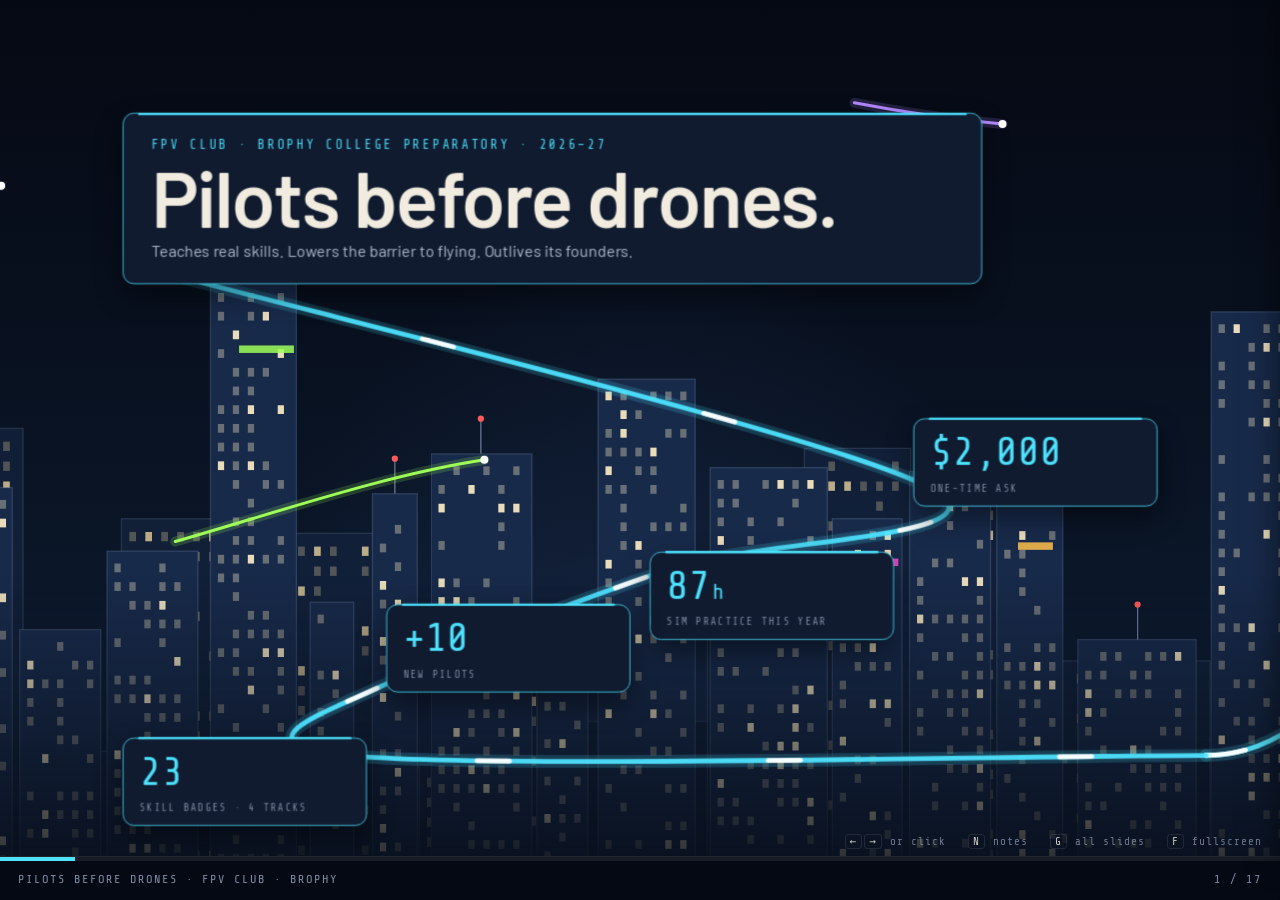
==== commit e559b84d: "Neon path behind the cards, gradient S-curve links between slides, three light trails, slide accent " ====
--- a/index.html
+++ b/index.html
@@ -9,7 +9,7 @@
 <meta name="color-scheme" content="dark">
 <link rel="icon" href="data:image/svg+xml,<svg xmlns='http://www.w3.org/2000/svg' viewBox='0 0 32 32'><rect width='32' height='32' rx='6' fill='%230a1222'/><g stroke='%234de3ff' stroke-width='2.4' fill='none' stroke-linecap='round'><path d='M9 9l14 14M23 9L9 23'/><circle cx='9' cy='9' r='4'/><circle cx='23' cy='9' r='4'/><circle cx='9' cy='23' r='4'/><circle cx='23' cy='23' r='4'/></g></svg>">
 <link rel="stylesheet" href="assets/css/fonts.css">
-<link rel="stylesheet" href="assets/css/pitch.css?v=8">
+<link rel="stylesheet" href="assets/css/pitch.css?v=10">
 </head>
 <body class="show-all">
 
@@ -177,8 +177,8 @@
 <div id="toast"></div>
 <div id="rotate"><div>&#8635;<br><span>turn your phone sideways</span></div></div>
 
-<script src="assets/js/badges.js?v=8"></script>
-<script src="assets/js/demos.js?v=8"></script>
-<script src="assets/js/pitch.js?v=8"></script>
+<script src="assets/js/badges.js?v=10"></script>
+<script src="assets/js/demos.js?v=10"></script>
+<script src="assets/js/pitch.js?v=10"></script>
 </body>
 </html>
--- a/assets/css/pitch.css
+++ b/assets/css/pitch.css
@@ -56,7 +56,7 @@
   display:grid; grid-template-columns:repeat(12,1fr); grid-auto-rows:min-content; gap:26px 24px; align-content:start; align-items:start; padding:0;
 }
 .scene.near{visibility:visible}
-.scene .path{position:absolute; left:0; top:0; width:1280px; height:780px; overflow:visible; pointer-events:none; z-index:2}
+.scene .path{position:absolute; left:0; top:0; width:1280px; height:780px; overflow:visible; pointer-events:none; z-index:0}
 .scene .path .pl{fill:none; stroke:var(--neon); stroke-width:6; stroke-linecap:round; stroke-linejoin:round; opacity:.95}
 .scene .path .pg{fill:none; stroke:var(--neon); stroke-width:16; stroke-linecap:round; stroke-linejoin:round; opacity:.18}
 .scene .path .pulse{fill:none; stroke:#fff; stroke-width:6; stroke-linecap:round; stroke-linejoin:round; stroke-dasharray:40 320; animation:dash 2.2s linear infinite; opacity:.95}
@@ -74,13 +74,12 @@
 .card .tbd{font-family:var(--font-mono); font-size:13px; letter-spacing:2px; text-transform:uppercase; color:var(--neon); font-style:normal; margin-left:10px}
 .card.tall{min-height:440px}
 
-/* the trail bar from one slide's last card to the next slide's first */
-.trail{position:absolute; left:0; top:0; height:10px; margin-top:-5px; transform-origin:0 50%; border-radius:5px;
-  background:linear-gradient(90deg, transparent 0 40%, #fff 50%, transparent 60% 100%) 0 0/200px 100% repeat-x, var(--tc);
-  animation:pulseBar 1.8s linear infinite; opacity:.85}
-@keyframes pulseBar{from{background-position:0 0, 0 0} to{background-position:200px 0, 0 0}}
-.trail::before,.trail::after{content:''; position:absolute; top:50%; width:20px; height:20px; margin-top:-10px; border-radius:50%; background:var(--tc)}
-.trail::before{left:-8px} .trail::after{right:-8px}
+/* the curve from one slide's exit to the next slide's entry */
+.link{position:absolute; left:0; top:0; overflow:visible; pointer-events:none}
+.link path{fill:none; stroke-linecap:round}
+.link .ll{stroke-width:calc(6px * var(--sw, 1)); opacity:.95}
+.link .lg{stroke-width:calc(16px * var(--sw, 1)); opacity:.18}
+.link .lp{stroke:#fff; stroke-width:calc(6px * var(--sw, 1)); stroke-dasharray:40 320; animation:dash 2.2s linear infinite; opacity:.95}
 
 /* ---------------------------------------------------------- typography */
 .eyebrow{font-family:var(--font-mono); font-size:16px; letter-spacing:3px; text-transform:uppercase; color:var(--neon)}
@@ -245,4 +244,4 @@
 @media (max-width:700px) and (orientation:portrait){ #rotate{display:grid} }
 @media (max-width:1000px){ #hint{display:none} }
 @media (max-width:700px){ #notes{width:92vw} }
-@media (prefers-reduced-motion: reduce){ #route, #city .layer{transition-duration:.01s} .flyer{animation:none} .trail, .scene .path .pulse{animation:none} }
+@media (prefers-reduced-motion: reduce){ #route, #city .layer{transition-duration:.01s} .link .lp, .scene .path .pulse{animation:none} }
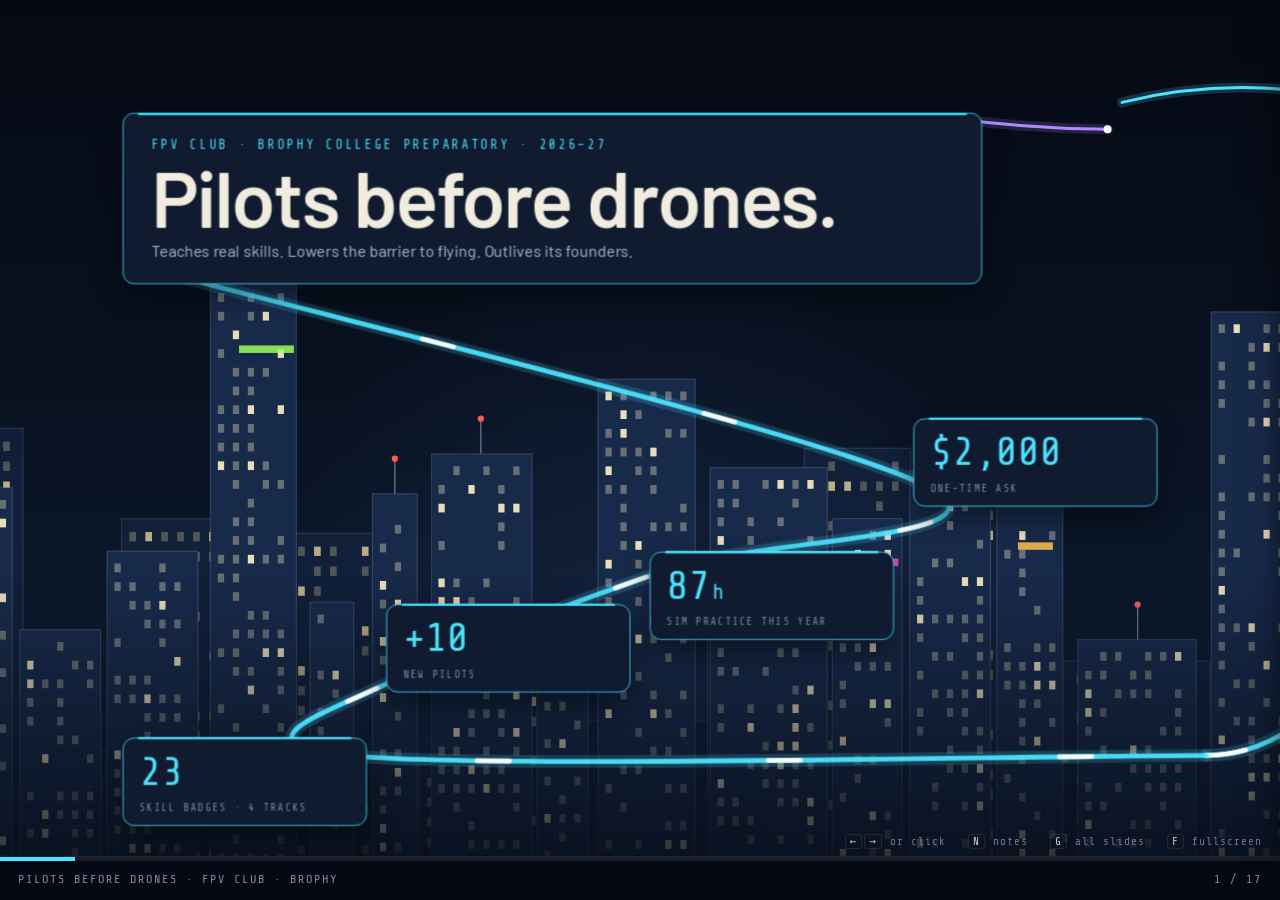
==== commit 6c95ffaf: "Skills carousel: two staggered decks of seven, 30% slower Co-Authored-By: Claude Opus 5.5 <noreply@a" ====
--- a/index.html
+++ b/index.html
@@ -9,7 +9,7 @@
 <meta name="color-scheme" content="dark">
 <link rel="icon" href="data:image/svg+xml,<svg xmlns='http://www.w3.org/2000/svg' viewBox='0 0 32 32'><rect width='32' height='32' rx='6' fill='%230a1222'/><g stroke='%234de3ff' stroke-width='2.4' fill='none' stroke-linecap='round'><path d='M9 9l14 14M23 9L9 23'/><circle cx='9' cy='9' r='4'/><circle cx='23' cy='9' r='4'/><circle cx='9' cy='23' r='4'/><circle cx='23' cy='23' r='4'/></g></svg>">
 <link rel="stylesheet" href="assets/css/fonts.css">
-<link rel="stylesheet" href="assets/css/pitch.css?v=10">
+<link rel="stylesheet" href="assets/css/pitch.css?v=12">
 </head>
 <body class="show-all">
 
@@ -177,8 +177,8 @@
 <div id="toast"></div>
 <div id="rotate"><div>&#8635;<br><span>turn your phone sideways</span></div></div>
 
-<script src="assets/js/badges.js?v=10"></script>
-<script src="assets/js/demos.js?v=10"></script>
-<script src="assets/js/pitch.js?v=10"></script>
+<script src="assets/js/badges.js?v=12"></script>
+<script src="assets/js/demos.js?v=12"></script>
+<script src="assets/js/pitch.js?v=12"></script>
 </body>
 </html>
--- a/assets/css/pitch.css
+++ b/assets/css/pitch.css
@@ -121,15 +121,16 @@
 .card.badge .w{grid-column:1/3; font-size:16px; line-height:1.3; color:var(--soft); font-style:italic}
 
 /* carousel (7) */
-#carousel{position:relative; height:440px; perspective:1300px; perspective-origin:50% 45%}
-#carousel .ring{position:absolute; left:50%; top:52%; width:0; height:0; transform-style:preserve-3d; will-change:transform}
-#carousel .card.sk{position:absolute; left:-150px; top:-120px; width:300px; height:220px; padding:20px 22px 18px; border-color:var(--c); backface-visibility:hidden; gap:10px}
+#carousel{position:relative; height:500px; perspective:1300px; perspective-origin:50% 50%}
+#carousel .ring{position:absolute; left:50%; width:0; height:0; transform-style:preserve-3d}
+#carousel .ring.deck0{top:26%} #carousel .ring.deck1{top:76%}
+#carousel .card.sk{position:absolute; left:-135px; top:-82px; width:270px; height:164px; padding:16px 20px 14px; border-color:var(--c); backface-visibility:hidden; gap:10px}
 #carousel .card.sk::before{background:var(--c)}
 #carousel .card.sk .k{font-family:var(--font-mono); font-size:12px; letter-spacing:2.5px; text-transform:uppercase; color:var(--c)}
 #carousel .card.sk .n{font-size:15px; font-family:var(--font-mono); color:var(--dim); margin-top:auto}
-#carousel .card.sk h4{font-size:28px}
+#carousel .card.sk h4{font-size:25px}
 #carousel .card.sk p{font-size:18px}
-#carousel .card.sk svg{width:44px; height:44px; fill:none; stroke:var(--c); stroke-width:3; stroke-linecap:round; stroke-linejoin:round}
+#carousel .card.sk svg{width:36px; height:36px; fill:none; stroke:var(--c); stroke-width:3; stroke-linecap:round; stroke-linejoin:round}
 #carousel .arrow{position:absolute; top:50%; width:58px; height:58px; margin-top:-29px; border-radius:50%; border:1.5px solid var(--neon); background:var(--card); color:var(--neon); font-size:34px; line-height:54px; text-align:center; cursor:pointer; z-index:5}
 #carousel .arrow.l{left:0} #carousel .arrow.r{right:0}
 
